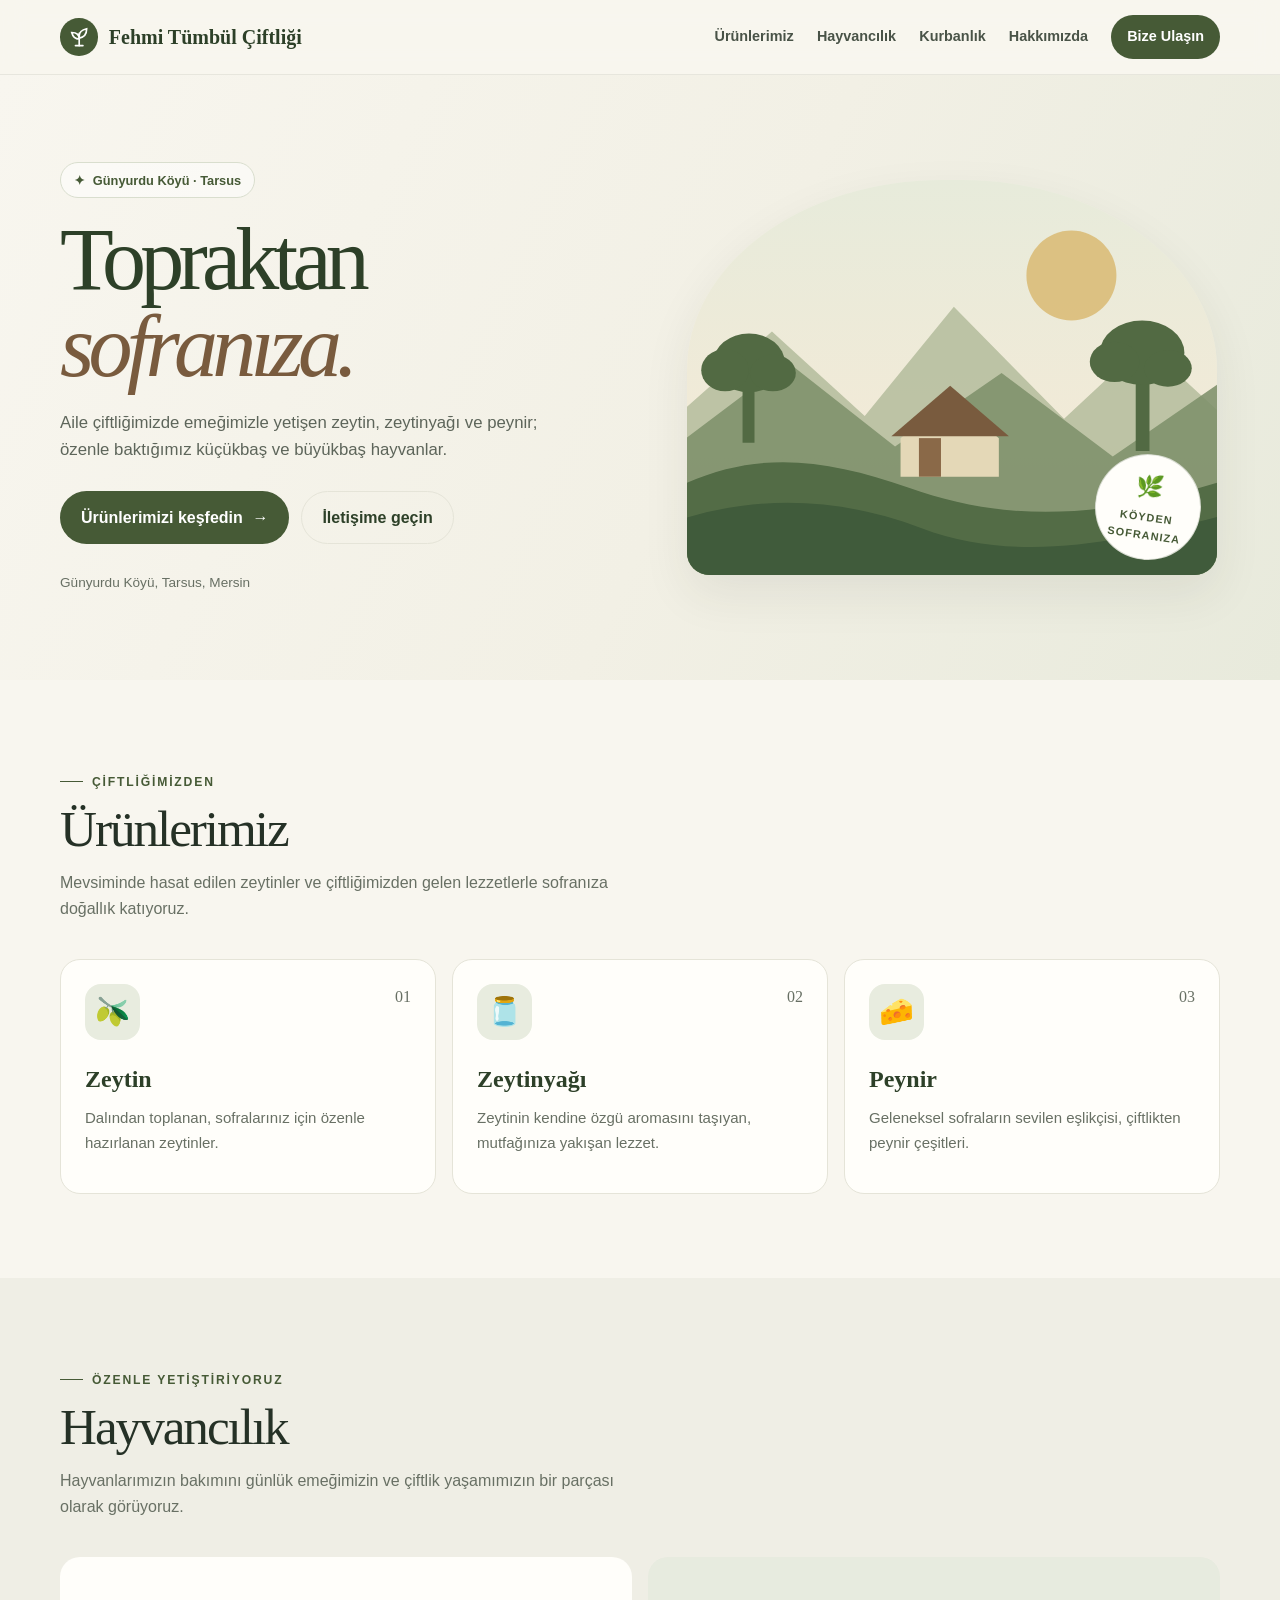
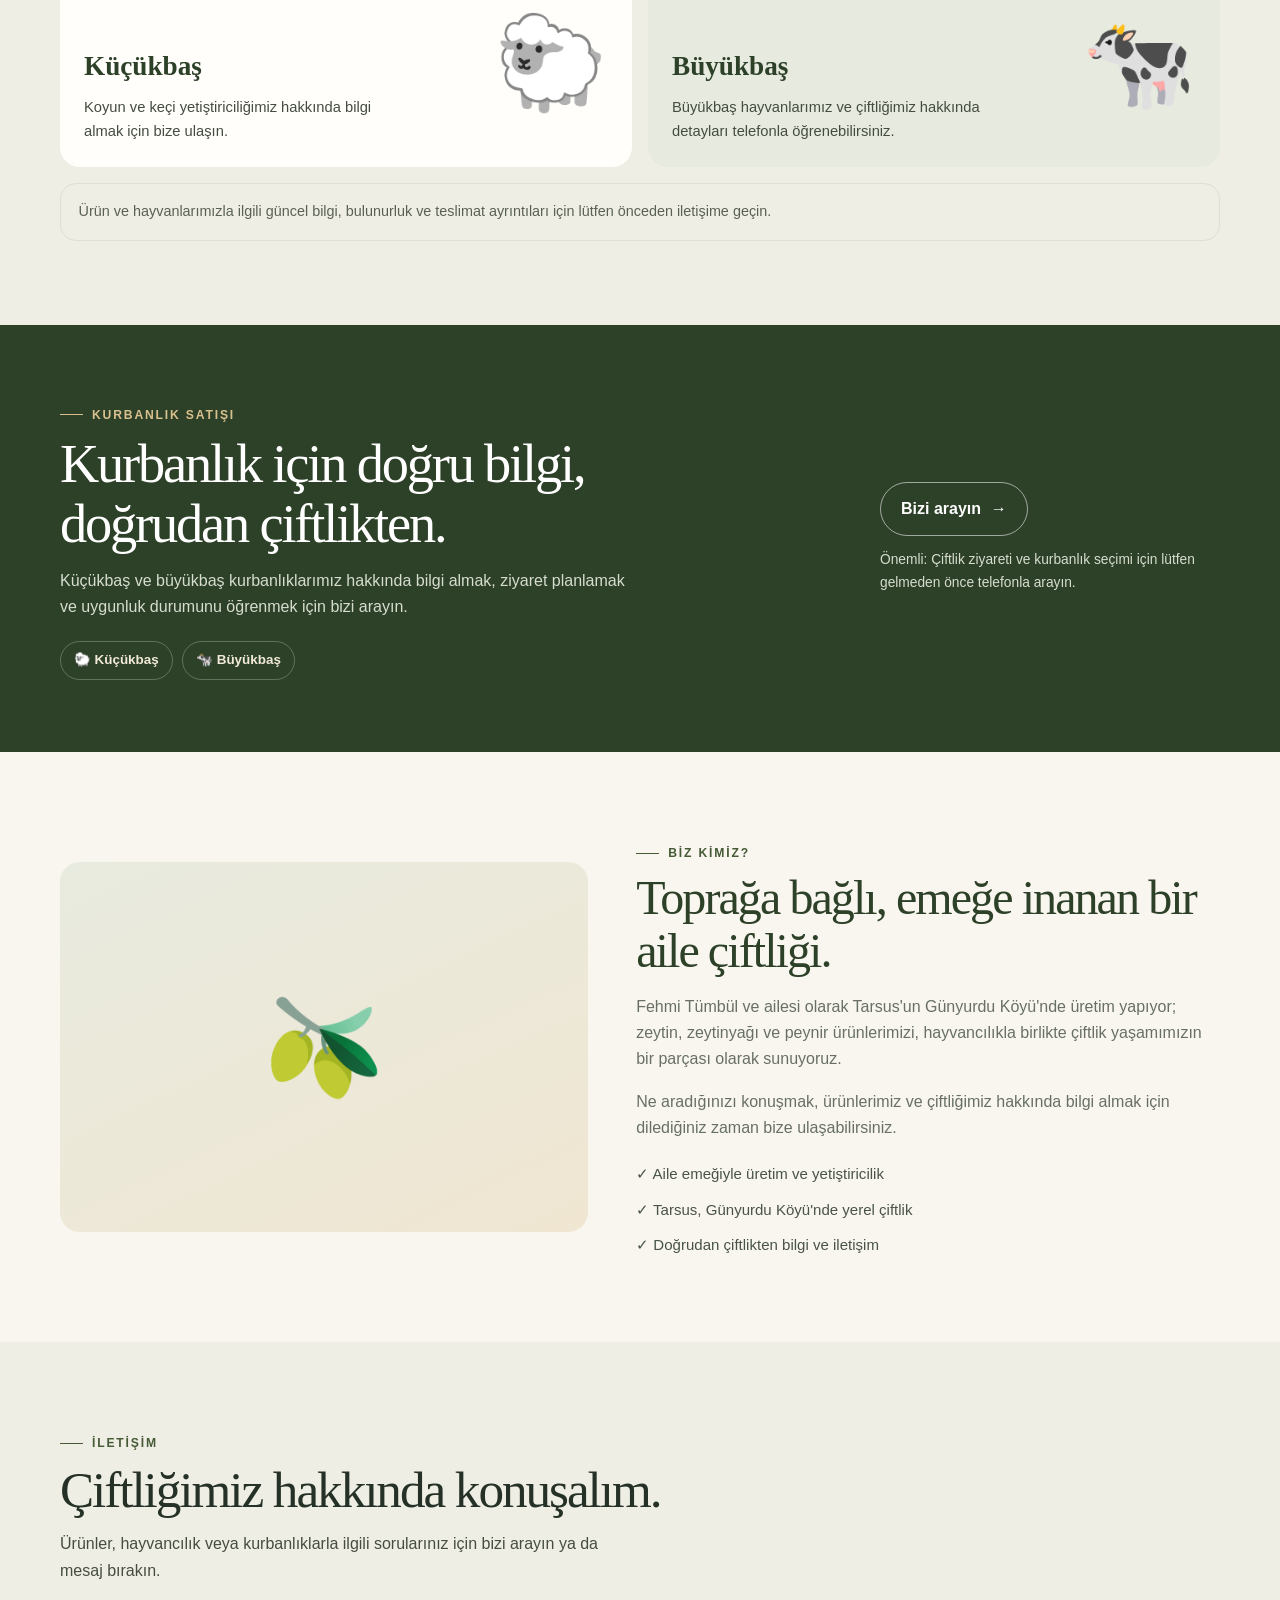
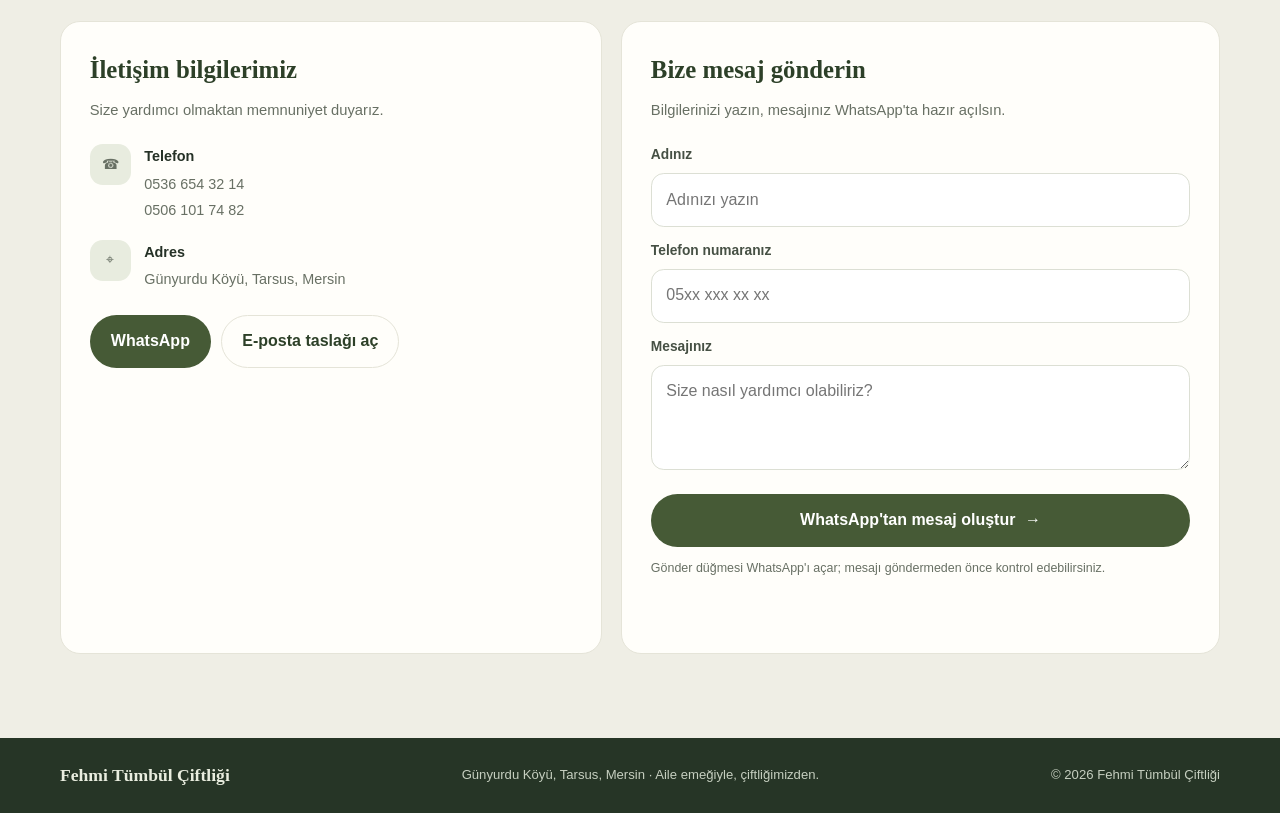
==== index.html @ 477dd56b "Site yayını" ====
<!doctype html>
<html lang="tr">
<head>
  <meta charset="utf-8">
  <meta name="viewport" content="width=device-width, initial-scale=1">
  <meta name="theme-color" content="#f8f6ef">
  <meta name="description" content="Günyurdu Köyü, Tarsus'ta aile çiftliğimizden zeytin, zeytinyağı ve peynir; küçükbaş ve büyükbaş hayvancılık.">
  <title>Fehmi Tümbül Çiftliği | Topraktan sofranıza</title>
  <style>
    :root {
      color-scheme: light;
      --cream: #f8f6ef;
      --paper: #fffefa;
      --olive: #465a36;
      --olive-deep: #2d4028;
      --olive-soft: #e8ecdf;
      --brown: #795b3e;
      --ink: #253126;
      --muted: #687064;
      --line: #e5e4d8;
      --radius: 1.25rem;
      --shadow: 0 1.2rem 3rem rgba(48, 57, 39, .08);
      font-family: "Avenir Next", Avenir, "Segoe UI", sans-serif;
    }
    *, *::before, *::after { box-sizing: border-box; }
    html { scroll-behavior: smooth; scroll-padding-top: 5.5rem; }
    body { margin: 0; background: var(--cream); color: var(--ink); line-height: 1.65; }
    a { color: inherit; }
    button, input, textarea { font: inherit; }
    .container { width: min(100% - 2rem, 1160px); margin-inline: auto; }
    .eyebrow { display: inline-flex; align-items: center; gap: .55rem; color: var(--olive); font-size: .76rem; font-weight: 750; letter-spacing: .15em; text-transform: uppercase; }
    .eyebrow::before { content: ""; width: 1.45rem; height: 1px; background: currentColor; }
    .section { padding-block: 5.25rem; }
    .section-heading { max-width: 650px; margin: 0 0 2.3rem; }
    .section-heading h2 { margin: .55rem 0 .8rem; font-family: Georgia, serif; font-size: clamp(2.05rem, 5vw, 3.2rem); font-weight: 500; letter-spacing: -.04em; line-height: 1.1; }
    .section-heading p { max-width: 560px; margin: 0; color: var(--muted); }
    .button { display: inline-flex; min-height: 3.15rem; align-items: center; justify-content: center; gap: .6rem; border: 1px solid transparent; border-radius: 999px; padding: .78rem 1.25rem; background: var(--olive); color: white; font-weight: 700; text-decoration: none; transition: background .2s ease, transform .2s ease; cursor: pointer; }
    .button:hover { background: var(--olive-deep); transform: translateY(-2px); }
    .button--light { border-color: rgba(255,255,255,.55); background: transparent; color: white; }
    .button--light:hover { background: rgba(255,255,255,.12); }
    .button--outline { border-color: var(--line); background: transparent; color: var(--olive-deep); }
    .button--outline:hover { border-color: var(--olive); background: var(--olive-soft); }
    .icon { width: 1.15rem; height: 1.15rem; flex: 0 0 auto; }
    .site-header { position: sticky; z-index: 10; top: 0; border-bottom: 1px solid rgba(60, 74, 49, .09); background: rgba(248, 246, 239, .94); backdrop-filter: blur(12px); }
    .header-inner { display: flex; min-height: 4.65rem; align-items: center; justify-content: space-between; gap: 1rem; }
    .brand { display: inline-flex; align-items: center; gap: .7rem; color: var(--olive-deep); font-family: Georgia, serif; font-size: 1.25rem; font-weight: 700; text-decoration: none; }
    .brand-mark { display: grid; width: 2.35rem; height: 2.35rem; place-items: center; border-radius: 50%; background: var(--olive); color: white; }
    .brand-mark svg { width: 1.4rem; height: 1.4rem; }
    .nav { display: flex; align-items: center; gap: 1.45rem; }
    .nav a { color: #495347; font-size: .9rem; font-weight: 650; text-decoration: none; }
    .nav a:hover { color: var(--olive); }
    .nav .nav-cta { padding: .65rem 1rem; border-radius: 999px; background: var(--olive); color: white; }
    .menu-toggle { display: none; width: 2.8rem; height: 2.8rem; place-items: center; border: 1px solid var(--line); border-radius: 50%; background: var(--paper); color: var(--olive-deep); cursor: pointer; }
    .hero { position: relative; overflow: hidden; padding: 4rem 0 4.8rem; background: linear-gradient(115deg, #f8f6ef 0%, #f2f0e5 55%, #e8eadc 100%); }
    .hero-grid { position: relative; z-index: 1; display: grid; align-items: center; gap: 2.4rem; }
    .hero-copy { max-width: 600px; }
    .hero-tag { display: inline-flex; align-items: center; gap: .5rem; margin-bottom: 1.1rem; border: 1px solid #d9dece; border-radius: 999px; padding: .42rem .8rem; background: rgba(255,255,255,.52); color: var(--olive); font-size: .8rem; font-weight: 700; }
    .hero h1 { margin: 0 0 1.15rem; color: var(--olive-deep); font-family: Georgia, serif; font-size: clamp(3rem, 9vw, 5.5rem); font-weight: 500; letter-spacing: -.065em; line-height: .99; }
    .hero h1 span { color: var(--brown); font-style: italic; }
    .hero-copy > p { max-width: 500px; margin: 0; color: #5d655a; font-size: 1.05rem; }
    .hero-actions { display: flex; flex-wrap: wrap; gap: .75rem; margin-top: 1.7rem; }
    .hero-note { display: flex; align-items: center; gap: .65rem; margin-top: 1.7rem; color: var(--muted); font-size: .85rem; }
    .hero-art { position: relative; width: min(100%, 530px); min-height: 335px; justify-self: center; overflow: hidden; border-radius: 48% 48% 1.4rem 1.4rem; background: linear-gradient(180deg, #e7ebdb 0%, #f2ead7 67%, #d9dfc9 100%); box-shadow: var(--shadow); }
    .hero-art svg { position: absolute; inset: 0; width: 100%; height: 100%; }
    .art-stamp { position: absolute; right: 1rem; bottom: 1rem; display: flex; width: 6.6rem; height: 6.6rem; flex-direction: column; align-items: center; justify-content: center; border: 1px solid rgba(70,90,54,.22); border-radius: 50%; background: var(--paper); color: var(--olive); font-size: .68rem; font-weight: 800; letter-spacing: .1em; text-align: center; transform: rotate(8deg); }
    .art-stamp span { margin-bottom: .2rem; font-size: 1.4rem; }
    .products-grid { display: grid; gap: 1rem; }
    .product-card { position: relative; overflow: hidden; min-height: 235px; border: 1px solid var(--line); border-radius: var(--radius); padding: 1.5rem; background: var(--paper); transition: transform .22s ease, box-shadow .22s ease; }
    .product-card:hover { transform: translateY(-4px); box-shadow: var(--shadow); }
    .product-icon { display: grid; width: 3.45rem; height: 3.45rem; place-items: center; border-radius: 1rem; background: var(--olive-soft); font-size: 1.75rem; }
    .product-card h3 { margin: 1.25rem 0 .45rem; color: var(--olive-deep); font-family: Georgia, serif; font-size: 1.5rem; font-weight: 600; }
    .product-card p { max-width: 24rem; margin: 0; color: var(--muted); font-size: .94rem; }
    .product-number { position: absolute; top: 1.45rem; right: 1.5rem; color: #687064; font-family: Georgia, serif; font-size: 1rem; }
    .livestock { background: #efeee5; }
    .livestock-grid { display: grid; gap: 1rem; }
    .livestock-card { display: flex; min-height: 210px; align-items: flex-end; justify-content: space-between; gap: .5rem; overflow: hidden; border-radius: var(--radius); padding: 1.5rem; background: #fffefa; }
    .livestock-card:nth-child(2) { background: #e7ebdf; }
    .livestock-card h3 { margin: 0 0 .4rem; color: var(--olive-deep); font-family: Georgia, serif; font-size: 1.7rem; font-weight: 600; }
    .livestock-card p { max-width: 20rem; margin: 0; color: #454c41; font-size: .92rem; }
    .livestock-art { align-self: center; font-size: clamp(3.7rem, 9vw, 5.7rem); }
    .care-note { display: flex; align-items: flex-start; gap: .75rem; margin-top: 1rem; border: 1px solid #e1dfd2; border-radius: 1rem; padding: 1rem 1.1rem; color: #596153; font-size: .9rem; }
    .care-note svg { margin-top: .12rem; color: var(--brown); }
    .kurban-section { padding-block: 4.5rem; background: var(--olive-deep); color: white; }
    .kurban-inner { display: grid; align-items: center; gap: 1.8rem; }
    .kurban-copy .eyebrow { color: #d9c18f; }
    .kurban-copy h2 { max-width: 650px; margin: .65rem 0 .8rem; font-family: Georgia, serif; font-size: clamp(2.1rem, 5vw, 3.4rem); font-weight: 500; letter-spacing: -.04em; line-height: 1.1; }
    .kurban-copy p { max-width: 580px; margin: 0; color: #d6ddcf; }
    .kurban-types { display: flex; flex-wrap: wrap; gap: .6rem; margin-top: 1.3rem; }
    .kurban-types span { border: 1px solid rgba(255,255,255,.25); border-radius: 999px; padding: .45rem .8rem; color: #f1ead8; font-size: .84rem; font-weight: 650; }
    .kurban-action { display: flex; max-width: 340px; flex-direction: column; align-items: flex-start; gap: .85rem; }
    .kurban-action p { margin: 0; color: #d6ddcf; font-size: .86rem; }
    .about-grid { display: grid; align-items: center; gap: 2.2rem; }
    .about-art { position: relative; display: grid; min-height: 280px; place-items: center; overflow: hidden; border-radius: var(--radius); background: linear-gradient(155deg, #e8ebdf, #f0e6d2); }
    .about-art span { z-index: 1; font-size: 6rem; }
    .about-copy h2 { margin: .55rem 0 .9rem; color: var(--olive-deep); font-family: Georgia, serif; font-size: clamp(2rem, 4.5vw, 3rem); font-weight: 500; letter-spacing: -.04em; line-height: 1.1; }
    .about-copy p { color: var(--muted); }
    .about-points { display: grid; gap: .65rem; margin: 1.3rem 0 0; padding: 0; list-style: none; }
    .about-points li { display: flex; align-items: flex-start; gap: .65rem; color: #495347; font-size: .94rem; }
    .about-points svg { margin-top: .18rem; color: var(--olive); }
    .contact-section { background: #efeee5; }
    .contact-section .section-heading p { color: #454c41; }
    .contact-grid { display: grid; gap: 1.5rem; }
    .contact-card, .contact-form { border: 1px solid var(--line); border-radius: var(--radius); padding: 1.4rem; background: var(--paper); }
    .contact-card h3, .contact-form h3 { margin: 0 0 .4rem; color: var(--olive-deep); font-family: Georgia, serif; font-size: 1.55rem; font-weight: 600; }
    .contact-card > p, .contact-form > p { margin: 0 0 1.4rem; color: var(--muted); font-size: .92rem; }
    .contact-list { display: grid; gap: 1rem; }
    .contact-item { display: grid; grid-template-columns: 2.65rem 1fr; align-items: start; gap: .75rem; }
    .contact-icon { display: grid; width: 2.55rem; height: 2.55rem; place-items: center; border-radius: .8rem; background: var(--olive-soft); color: var(--olive); }
    .contact-item strong { display: block; margin: .05rem 0 .12rem; color: var(--ink); font-size: .9rem; }
    .contact-item span, .contact-item a { color: var(--muted); font-size: .9rem; text-decoration: none; }
    .contact-item a:hover { color: var(--olive); text-decoration: underline; }
    .contact-actions { display: flex; flex-wrap: wrap; gap: .65rem; margin-top: 1.4rem; }
    .contact-form label { display: block; margin: .85rem 0 .35rem; color: #465044; font-size: .86rem; font-weight: 700; }
    .contact-form input, .contact-form textarea { width: 100%; border: 1px solid #dcdfd4; border-radius: .8rem; padding: .8rem .9rem; outline: none; background: #fff; color: var(--ink); }
    .contact-form input:focus, .contact-form textarea:focus { border-color: var(--olive); box-shadow: 0 0 0 3px rgba(70,90,54,.12); }
    .contact-form textarea { min-height: 105px; resize: vertical; }
    .contact-form .button { width: 100%; margin-top: 1rem; }
    .form-note { margin: .7rem 0 0 !important; font-size: .78rem !important; }
    .form-status { min-height: 1.4rem; margin: .55rem 0 0; color: var(--olive); font-size: .82rem; }
    .site-footer { padding-block: 1.45rem; background: #263526; color: #e9eddf; }
    .footer-inner { display: flex; flex-direction: column; align-items: flex-start; justify-content: space-between; gap: .5rem; }
    .footer-inner p { margin: 0; color: #c6cfc0; font-size: .82rem; }
    .footer-brand { font-family: Georgia, serif; font-size: 1.1rem; font-weight: 700; }
    .mobile-whatsapp { display: none; }
    @media (min-width: 680px) {
      .container { width: min(100% - 3rem, 1160px); }
      .hero { padding-block: 5.4rem; }
      .hero-grid { grid-template-columns: 1.05fr .95fr; gap: 2rem; }
      .hero-art { min-height: 395px; }
      .products-grid { grid-template-columns: repeat(3, 1fr); }
      .livestock-grid { grid-template-columns: repeat(2, 1fr); }
      .kurban-inner { grid-template-columns: 1fr auto; }
      .about-grid { grid-template-columns: .95fr 1.05fr; gap: 3rem; }
      .about-art { min-height: 370px; }
      .contact-grid { grid-template-columns: .95fr 1.05fr; gap: 1.2rem; }
      .contact-card, .contact-form { padding: 1.8rem; }
      .footer-inner { flex-direction: row; align-items: center; }
    }
    @media (max-width: 679px) {
      .section { padding-block: 4rem; }
      .menu-toggle { display: grid; }
      .nav { position: absolute; top: calc(100% + .45rem); left: 1rem; right: 1rem; display: none; align-items: stretch; gap: .2rem; border: 1px solid var(--line); border-radius: 1rem; padding: .55rem; background: var(--paper); box-shadow: var(--shadow); }
      .nav.is-open { display: flex; flex-direction: column; }
      .nav a { border-radius: .65rem; padding: .7rem .8rem; }
      .nav .nav-cta { margin-top: .2rem; text-align: center; }
      .hero { padding-block: 3.3rem 3.8rem; }
      .hero-art { min-height: 290px; }
      .contact-section { padding-bottom: 5rem; }
      .mobile-whatsapp { position: fixed; z-index: 9; right: 1rem; bottom: 1rem; display: inline-flex; min-height: 3rem; align-items: center; gap: .55rem; border-radius: 999px; padding: .7rem 1rem; background: #426b42; box-shadow: 0 .4rem 1.5rem rgba(30,45,27,.25); color: white; font-size: .88rem; font-weight: 750; text-decoration: none; }
    }
  </style>
</head>
<body>
  <!--
    SITE_CONFIG
    {
      "businessName": "Fehmi Tümbül Çiftliği",
      "phones": ["0536 654 32 14", "0506 101 74 82"],
      "whatsappPhone": "905366543214",
      "address": "Günyurdu Köyü, Tarsus, Mersin",
      "email": ""
    }
    SITE_CONFIG
  -->
  <header class="site-header">
    <div class="container header-inner">
      <a class="brand" href="#anasayfa" aria-label="Fehmi Tümbül Çiftliği ana sayfa">
        <span class="brand-mark" aria-hidden="true"><svg viewBox="0 0 24 24" fill="none" stroke="currentColor" stroke-width="1.8" stroke-linecap="round"><path d="M12 21V8m0 6C7 14 5 11 4 7c5 0 8 2 8 7Zm0-3c0-4 3-7 8-8 0 5-2 9-8 10"/><path d="M8 21h8"/></svg></span>
        <span data-business-name>Fehmi Tümbül Çiftliği</span>
      </a>
      <button class="menu-toggle" type="button" aria-label="Menüyü aç" aria-expanded="false" aria-controls="site-nav">
        <svg class="icon" viewBox="0 0 24 24" fill="none" stroke="currentColor" stroke-width="2" stroke-linecap="round"><path d="M4 7h16M4 12h16M4 17h16"/></svg>
      </button>
      <nav class="nav" id="site-nav" aria-label="Ana menü">
        <a href="#urunler">Ürünlerimiz</a>
        <a href="#hayvancilik">Hayvancılık</a>
        <a href="#kurbanlik">Kurbanlık</a>
        <a href="#hakkimizda">Hakkımızda</a>
        <a class="nav-cta" href="#iletisim">Bize Ulaşın</a>
      </nav>
    </div>
  </header>
  <main>
    <section class="hero" id="anasayfa">
      <div class="container hero-grid">
        <div class="hero-copy">
          <div class="hero-tag"><span aria-hidden="true">✦</span> Günyurdu Köyü · Tarsus</div>
          <h1>Topraktan<br><span>sofranıza.</span></h1>
          <p>Aile çiftliğimizde emeğimizle yetişen zeytin, zeytinyağı ve peynir; özenle baktığımız küçükbaş ve büyükbaş hayvanlar.</p>
          <div class="hero-actions">
            <a class="button" href="#urunler">Ürünlerimizi keşfedin <span aria-hidden="true">→</span></a>
            <a class="button button--outline" href="#iletisim">İletişime geçin</a>
          </div>
          <div class="hero-note"><span data-address>Günyurdu Köyü, Tarsus, Mersin</span></div>
        </div>
        <div class="hero-art" role="img" aria-label="Zeytin ağaçları ve kırsal çiftlik manzarası">
          <svg viewBox="0 0 600 430" preserveAspectRatio="xMidYMid slice" aria-hidden="true">
            <circle cx="430" cy="104" r="49" fill="#d9b96f" opacity=".82"/>
            <path d="M0 257 104 165l101 92 97-119 120 122 88-82 90 83v169H0Z" fill="#a9b592" opacity=".72"/>
            <path d="m0 289 121-91 117 92 116-80 121 91 125-86v166H0Z" fill="#7f916c" opacity=".88"/>
            <path d="M0 335c85-42 162-32 253 0 96 34 197 39 347-9v136H0Z" fill="#536c46"/>
            <path d="M0 371c94-31 185-23 267 8 105 40 222 14 333-15v66H0Z" fill="#405b3b"/>
            <g fill="#526a43">
              <path d="M72 286v-78h13v78z"/><ellipse cx="79" cy="199" rx="39" ry="32"/><ellipse cx="53" cy="207" rx="26" ry="23"/><ellipse cx="105" cy="210" rx="25" ry="20"/>
              <path d="M500 295v-96h15v96z"/><ellipse cx="507" cy="188" rx="46" ry="35"/><ellipse cx="477" cy="198" rx="27" ry="22"/><ellipse cx="535" cy="205" rx="26" ry="20"/>
            </g>
            <path d="m244 281 54-46 53 46v42H244Z" fill="#e4d8b7"/><path d="M234 279 298 224l64 55Z" fill="#795b3e"/><rect x="264" y="281" width="24" height="42" fill="#8a6948"/>
          </svg>
          <div class="art-stamp"><span aria-hidden="true">🌿</span>KÖYDEN<br>SOFRANIZA</div>
        </div>
      </div>
    </section>
    <section class="section" id="urunler">
      <div class="container">
        <div class="section-heading">
          <span class="eyebrow">Çiftliğimizden</span>
          <h2>Ürünlerimiz</h2>
          <p>Mevsiminde hasat edilen zeytinler ve çiftliğimizden gelen lezzetlerle sofranıza doğallık katıyoruz.</p>
        </div>
        <div class="products-grid">
          <article class="product-card"><span class="product-number">01</span><div class="product-icon" aria-hidden="true">🫒</div><h3>Zeytin</h3><p>Dalından toplanan, sofralarınız için özenle hazırlanan zeytinler.</p></article>
          <article class="product-card"><span class="product-number">02</span><div class="product-icon" aria-hidden="true">🫙</div><h3>Zeytinyağı</h3><p>Zeytinin kendine özgü aromasını taşıyan, mutfağınıza yakışan lezzet.</p></article>
          <article class="product-card"><span class="product-number">03</span><div class="product-icon" aria-hidden="true">🧀</div><h3>Peynir</h3><p>Geleneksel sofraların sevilen eşlikçisi, çiftlikten peynir çeşitleri.</p></article>
        </div>
      </div>
    </section>
    <section class="section livestock" id="hayvancilik">
      <div class="container">
        <div class="section-heading">
          <span class="eyebrow">Özenle yetiştiriyoruz</span>
          <h2>Hayvancılık</h2>
          <p>Hayvanlarımızın bakımını günlük emeğimizin ve çiftlik yaşamımızın bir parçası olarak görüyoruz.</p>
        </div>
        <div class="livestock-grid">
          <article class="livestock-card"><div><h3>Küçükbaş</h3><p>Koyun ve keçi yetiştiriciliğimiz hakkında bilgi almak için bize ulaşın.</p></div><span class="livestock-art" aria-hidden="true">🐑</span></article>
          <article class="livestock-card"><div><h3>Büyükbaş</h3><p>Büyükbaş hayvanlarımız ve çiftliğimiz hakkında detayları telefonla öğrenebilirsiniz.</p></div><span class="livestock-art" aria-hidden="true">🐄</span></article>
        </div>
        <div class="care-note"><span>Ürün ve hayvanlarımızla ilgili güncel bilgi, bulunurluk ve teslimat ayrıntıları için lütfen önceden iletişime geçin.</span></div>
      </div>
    </section>
    <section class="kurban-section" id="kurbanlik">
      <div class="container kurban-inner">
        <div class="kurban-copy">
          <span class="eyebrow">Kurbanlık satışı</span>
          <h2>Kurbanlık için doğru bilgi, doğrudan çiftlikten.</h2>
          <p>Küçükbaş ve büyükbaş kurbanlıklarımız hakkında bilgi almak, ziyaret planlamak ve uygunluk durumunu öğrenmek için bizi arayın.</p>
          <div class="kurban-types"><span>🐑 Küçükbaş</span><span>🐄 Büyükbaş</span></div>
        </div>
        <div class="kurban-action">
          <a class="button button--light" data-primary-tel href="#iletisim">Bizi arayın <span aria-hidden="true">→</span></a>
          <p>Önemli: Çiftlik ziyareti ve kurbanlık seçimi için lütfen gelmeden önce telefonla arayın.</p>
        </div>
      </div>
    </section>
    <section class="section" id="hakkimizda">
      <div class="container about-grid">
        <div class="about-art" role="img" aria-label="Çiftlikte yetişen zeytin dalı"><span aria-hidden="true">🫒</span></div>
        <div class="about-copy">
          <span class="eyebrow">Biz kimiz?</span>
          <h2>Toprağa bağlı, emeğe inanan bir aile çiftliği.</h2>
          <p>Fehmi Tümbül ve ailesi olarak Tarsus'un Günyurdu Köyü'nde üretim yapıyor; zeytin, zeytinyağı ve peynir ürünlerimizi, hayvancılıkla birlikte çiftlik yaşamımızın bir parçası olarak sunuyoruz.</p>
          <p>Ne aradığınızı konuşmak, ürünlerimiz ve çiftliğimiz hakkında bilgi almak için dilediğiniz zaman bize ulaşabilirsiniz.</p>
          <ul class="about-points">
            <li>✓ Aile emeğiyle üretim ve yetiştiricilik</li>
            <li>✓ Tarsus, Günyurdu Köyü'nde yerel çiftlik</li>
            <li>✓ Doğrudan çiftlikten bilgi ve iletişim</li>
          </ul>
        </div>
      </div>
    </section>
    <section class="section contact-section" id="iletisim">
      <div class="container">
        <div class="section-heading">
          <span class="eyebrow">İletişim</span>
          <h2>Çiftliğimiz hakkında konuşalım.</h2>
          <p>Ürünler, hayvancılık veya kurbanlıklarla ilgili sorularınız için bizi arayın ya da mesaj bırakın.</p>
        </div>
        <div class="contact-grid">
          <div class="contact-card">
            <h3>İletişim bilgilerimiz</h3>
            <p>Size yardımcı olmaktan memnuniyet duyarız.</p>
            <div class="contact-list">
              <div class="contact-item"><span class="contact-icon">☎</span><div><strong>Telefon</strong><div data-phone-list></div></div></div>
              <div class="contact-item"><span class="contact-icon">⌖</span><div><strong>Adres</strong><span data-address>Günyurdu Köyü, Tarsus, Mersin</span></div></div>
            </div>
            <div class="contact-actions">
              <a class="button" data-whatsapp href="#iletisim" target="_blank" rel="noopener noreferrer">WhatsApp</a>
              <a class="button button--outline" data-email-link href="mailto:?subject=%C3%87iftlik%20hakk%C4%B1nda%20bilgi">E-posta taslağı aç</a>
            </div>
          </div>
          <form class="contact-form" id="contact-form">
            <h3>Bize mesaj gönderin</h3>
            <p>Bilgilerinizi yazın, mesajınız WhatsApp'ta hazır açılsın.</p>
            <label for="name">Adınız</label>
            <input id="name" name="name" autocomplete="name" required placeholder="Adınızı yazın">
            <label for="phone">Telefon numaranız</label>
            <input id="phone" name="phone" type="tel" autocomplete="tel" required placeholder="05xx xxx xx xx">
            <label for="message">Mesajınız</label>
            <textarea id="message" name="message" required placeholder="Size nasıl yardımcı olabiliriz?"></textarea>
            <button class="button" type="submit">WhatsApp'tan mesaj oluştur <span aria-hidden="true">→</span></button>
            <p class="form-note">Gönder düğmesi WhatsApp'ı açar; mesajı göndermeden önce kontrol edebilirsiniz.</p>
            <p class="form-status" id="form-status" aria-live="polite"></p>
          </form>
        </div>
      </div>
    </section>
  </main>
  <footer class="site-footer">
    <div class="container footer-inner">
      <span class="footer-brand" data-business-name>Fehmi Tümbül Çiftliği</span>
      <p><span data-address>Günyurdu Köyü, Tarsus, Mersin</span> · Aile emeğiyle, çiftliğimizden.</p>
      <p>© <span id="year"></span> <span data-business-name>Fehmi Tümbül Çiftliği</span></p>
    </div>
  </footer>
  <a class="mobile-whatsapp" data-whatsapp href="#iletisim" target="_blank" rel="noopener noreferrer" aria-label="WhatsApp ile iletişim">◉ WhatsApp</a>
  <script>
    const comments = document.createTreeWalker(document, NodeFilter.SHOW_COMMENT);
    let settingsComment;
    while (comments.nextNode()) {
      if (comments.currentNode.textContent.includes('SITE_CONFIG')) { settingsComment = comments.currentNode; break; }
    }
    const settingsMatch = settingsComment?.textContent.match(/SITE_CONFIG\s*([\s\S]*?)\s*SITE_CONFIG/);
    const settings = settingsMatch ? JSON.parse(settingsMatch[1]) : null;
    if (settings) {
      const tel = (p) => `tel:+90${p.replace(/\D/g, '').replace(/^0/, '')}`;
      document.title = `${settings.businessName} | Topraktan sofranıza`;
      document.querySelectorAll('[data-business-name]').forEach((e) => { e.textContent = settings.businessName; });
      document.querySelectorAll('[data-address]').forEach((e) => { e.textContent = settings.address; });
      const phoneList = document.querySelector('[data-phone-list]');
      settings.phones.forEach((phone, index) => {
        const link = document.createElement('a');
        link.href = tel(phone);
        link.textContent = phone;
        phoneList.append(link);
        if (index < settings.phones.length - 1) phoneList.append(document.createElement('br'));
      });
      document.querySelectorAll('[data-whatsapp]').forEach((l) => { l.href = `https://wa.me/${settings.whatsappPhone}`; });
      document.querySelector('[data-primary-tel]').href = tel(settings.phones[0]);
      if (settings.email) document.querySelector('[data-email-link]').href = `mailto:${settings.email}`;
      document.querySelector('#year').textContent = new Date().getFullYear();
      const menuToggle = document.querySelector('.menu-toggle');
      const navigation = document.querySelector('#site-nav');
      menuToggle.addEventListener('click', () => {
        const isOpen = menuToggle.getAttribute('aria-expanded') === 'true';
        menuToggle.setAttribute('aria-expanded', String(!isOpen));
        menuToggle.setAttribute('aria-label', isOpen ? 'Menüyü aç' : 'Menüyü kapat');
        navigation.classList.toggle('is-open', !isOpen);
      });
      navigation.querySelectorAll('a').forEach((link) => {
        link.addEventListener('click', () => {
          navigation.classList.remove('is-open');
          menuToggle.setAttribute('aria-expanded', 'false');
          menuToggle.setAttribute('aria-label', 'Menüyü aç');
        });
      });
      document.querySelector('#contact-form').addEventListener('submit', (event) => {
        event.preventDefault();
        const form = new FormData(event.currentTarget);
        const message = [`Merhaba, ben ${form.get('name')}.`, `Telefonum: ${form.get('phone')}`, `Mesajım: ${form.get('message')}`].join('\n');
        window.open(`https://wa.me/${settings.whatsappPhone}?text=${encodeURIComponent(message)}`, '_blank', 'noopener,noreferrer');
        document.querySelector('#form-status').textContent = 'Mesajınız WhatsApp için hazırlandı. Göndermeden önce kontrol edebilirsiniz.';
      });
    }
  </script>
</body>
</html>
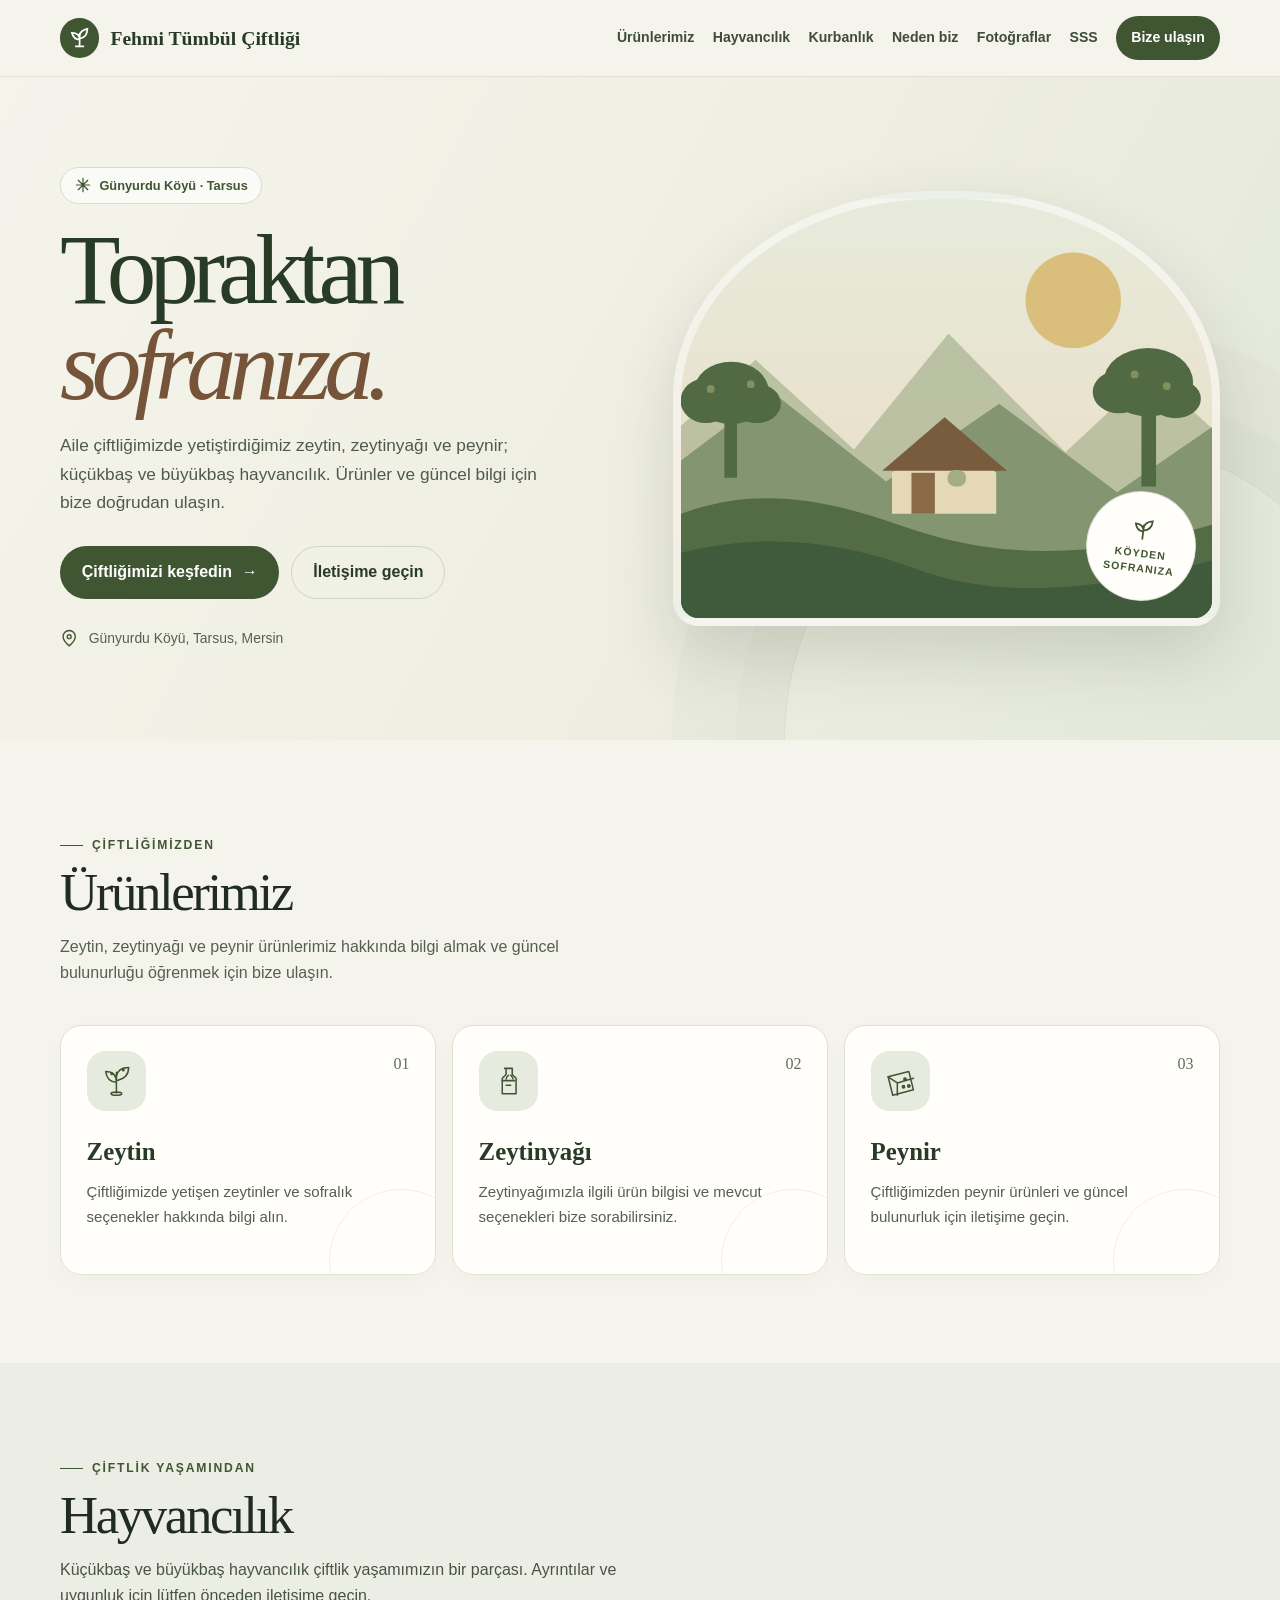
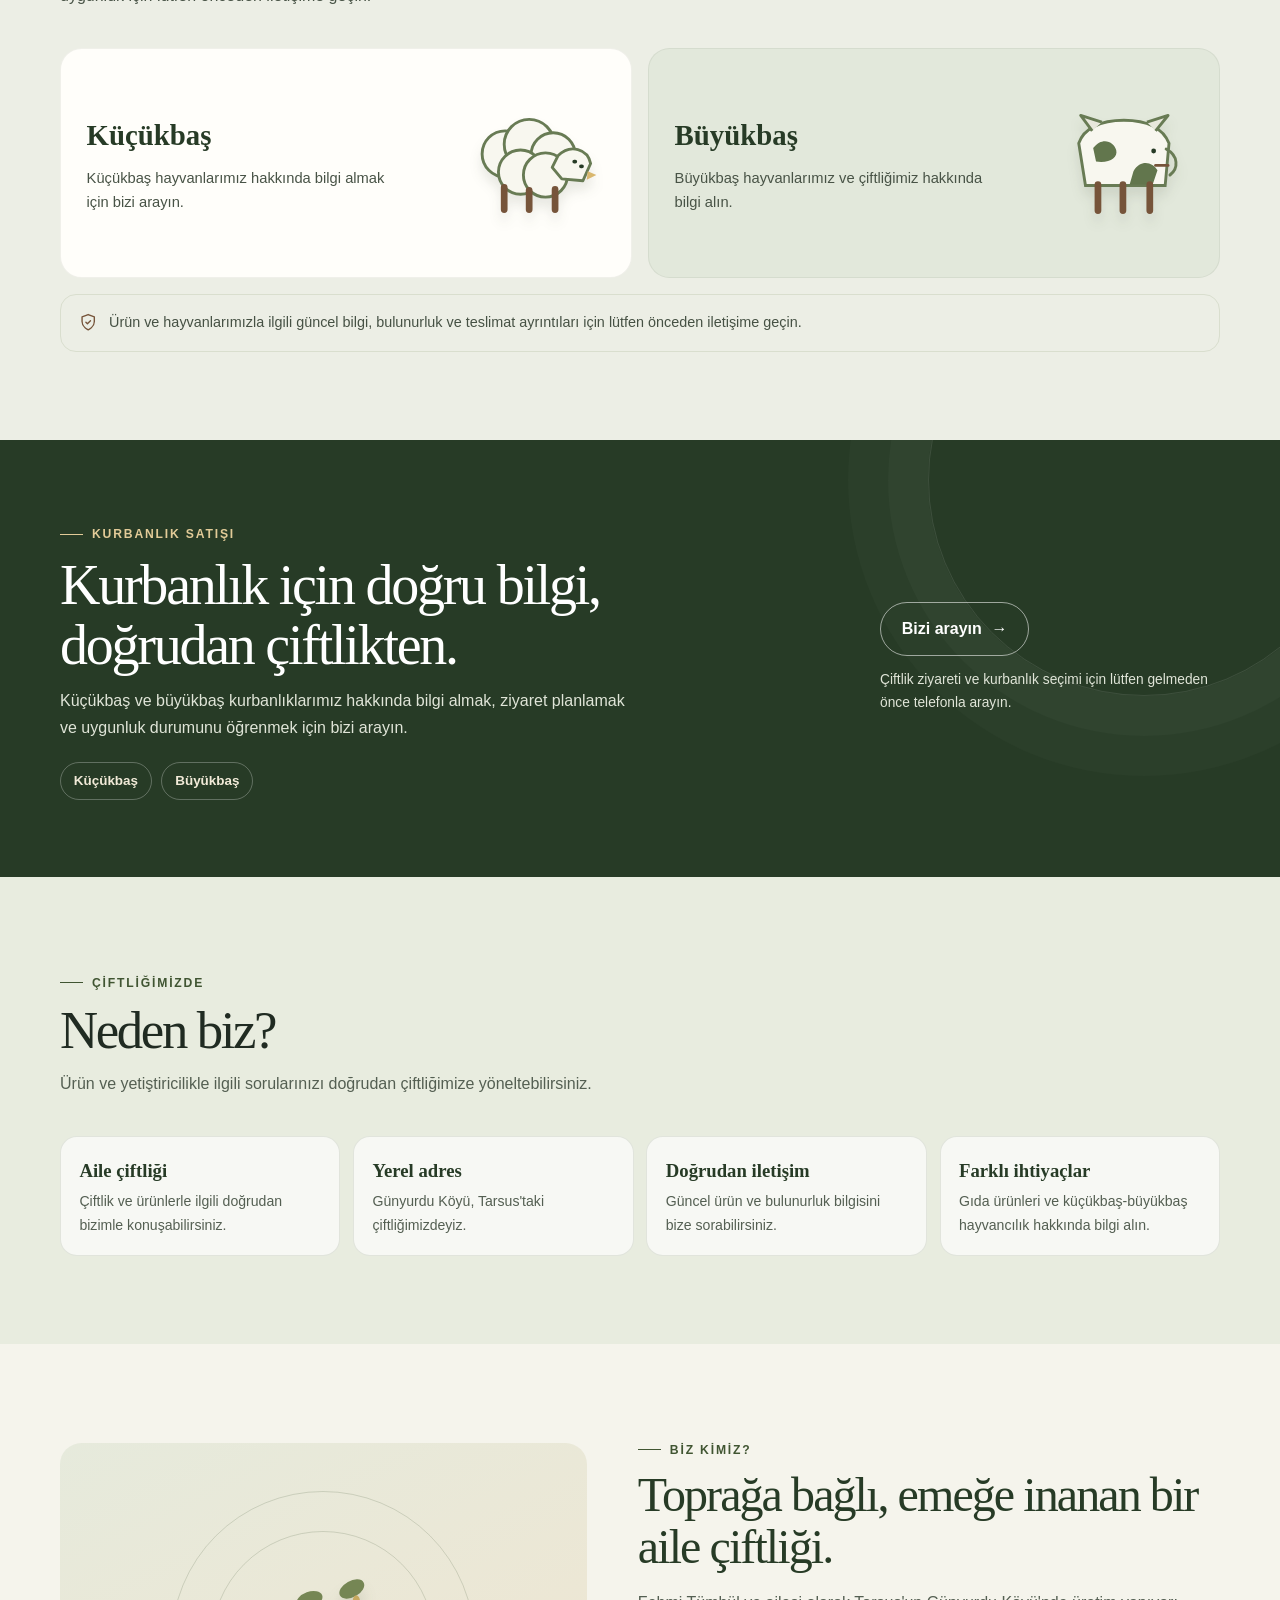
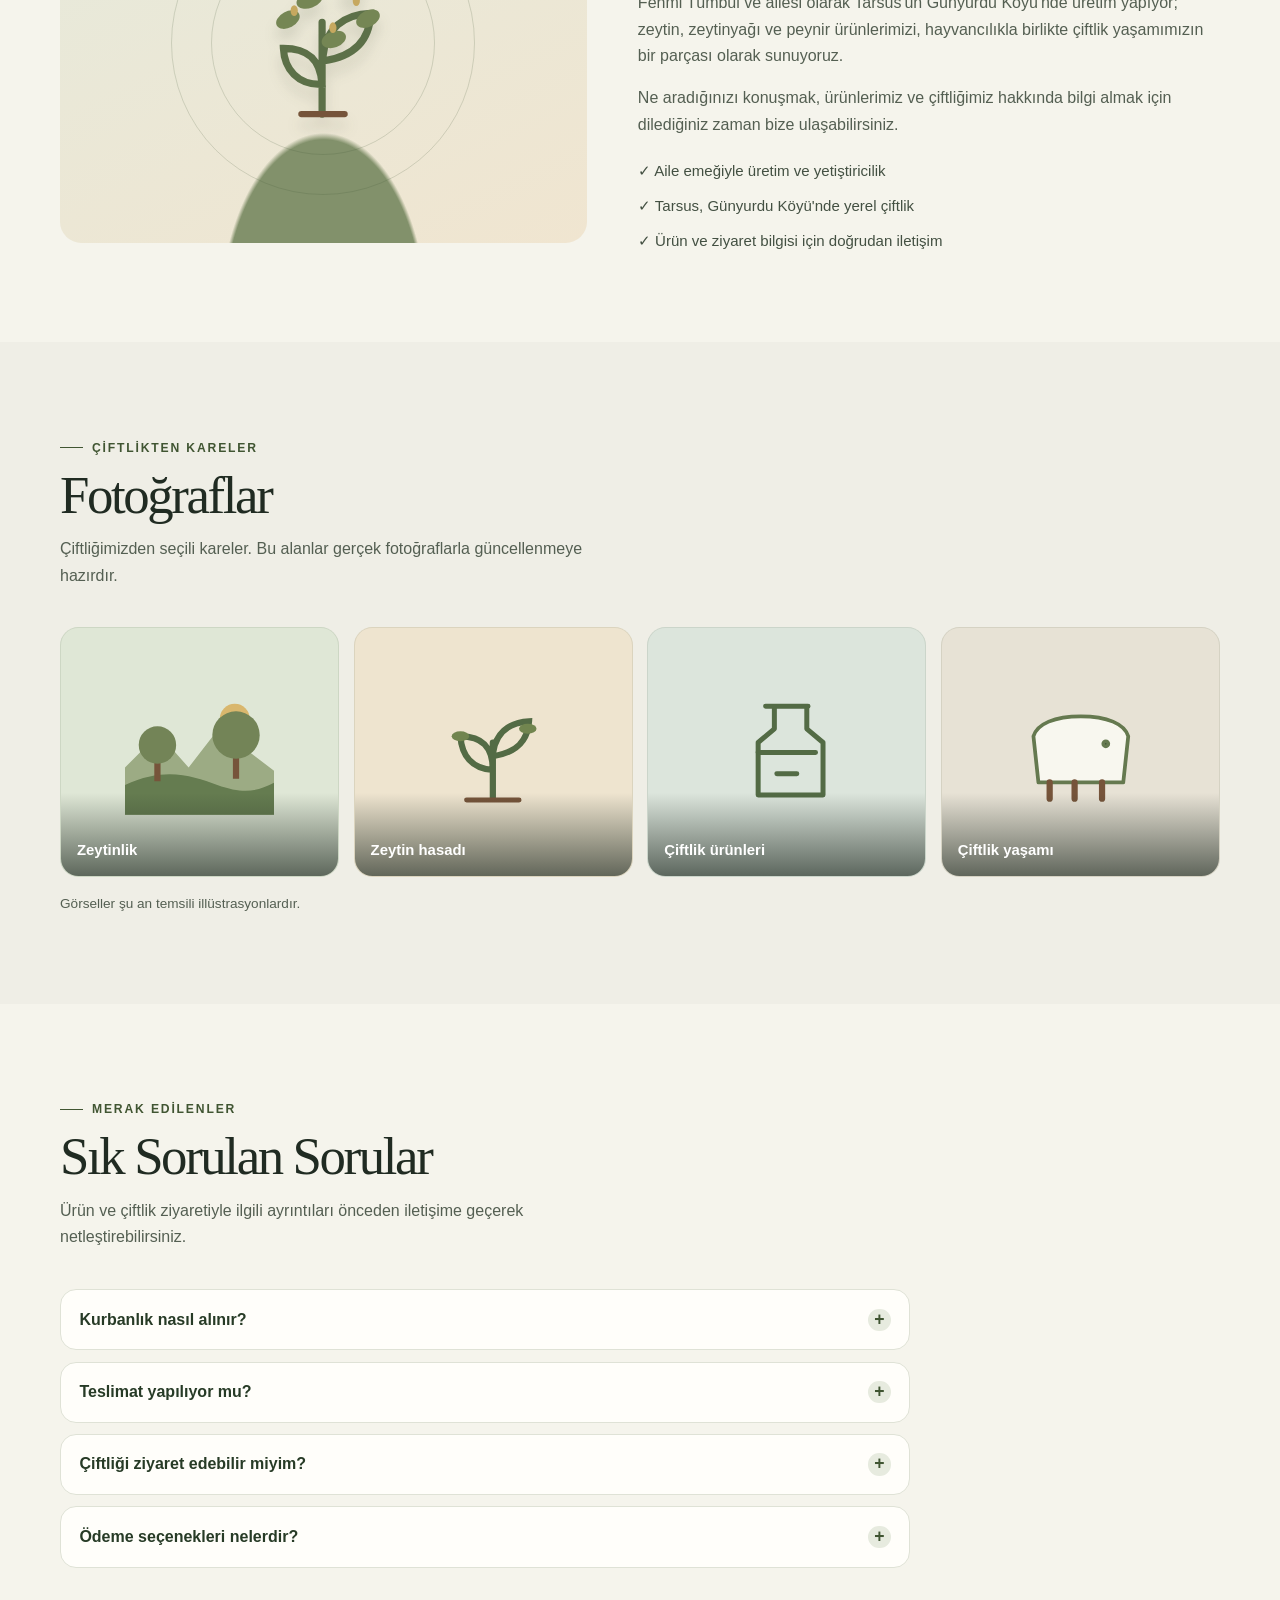
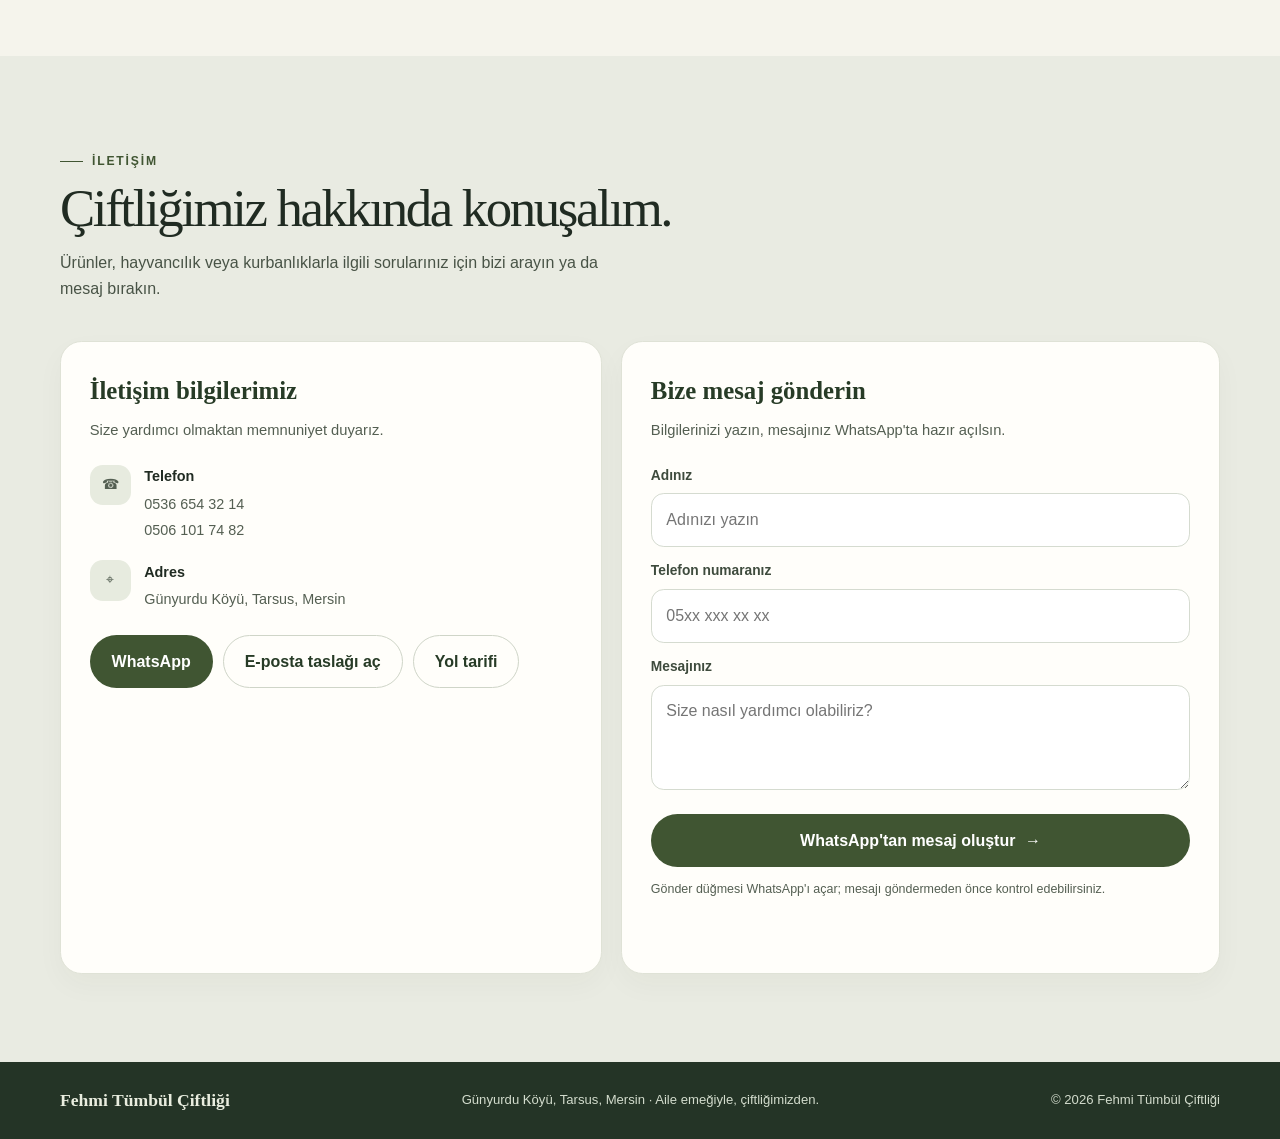
==== commit d14165b8: "Site yenilendi" ====
--- a/index.html
+++ b/index.html
@@ -3,155 +3,34 @@
 <head>
   <meta charset="utf-8">
   <meta name="viewport" content="width=device-width, initial-scale=1">
-  <meta name="theme-color" content="#f8f6ef">
-  <meta name="description" content="Günyurdu Köyü, Tarsus'ta aile çiftliğimizden zeytin, zeytinyağı ve peynir; küçükbaş ve büyükbaş hayvancılık.">
+  <meta name="theme-color" content="#f5f4ec">
+  <meta name="description" content="Günyurdu Köyü, Tarsus'taki aile çiftliğimizden zeytin, zeytinyağı, peynir ve küçükbaş-büyükbaş kurbanlıklar hakkında bilgi alın.">
+  <meta property="og:type" content="website">
+  <meta property="og:locale" content="tr_TR">
+  <meta property="og:title" content="Fehmi Tümbül Çiftliği | Topraktan sofranıza">
+  <meta property="og:description" content="Günyurdu Köyü, Tarsus'taki aile çiftliğimizden zeytin, zeytinyağı, peynir ve hayvancılık hakkında bilgi alın.">
+  <meta name="twitter:card" content="summary">
   <title>Fehmi Tümbül Çiftliği | Topraktan sofranıza</title>
-  <style>
-    :root {
-      color-scheme: light;
-      --cream: #f8f6ef;
-      --paper: #fffefa;
-      --olive: #465a36;
-      --olive-deep: #2d4028;
-      --olive-soft: #e8ecdf;
-      --brown: #795b3e;
-      --ink: #253126;
-      --muted: #687064;
-      --line: #e5e4d8;
-      --radius: 1.25rem;
-      --shadow: 0 1.2rem 3rem rgba(48, 57, 39, .08);
-      font-family: "Avenir Next", Avenir, "Segoe UI", sans-serif;
+  <script type="application/ld+json" id="business-schema">
+  {
+    "@context": "https://schema.org",
+    "@type": ["Farm", "Store"],
+    "name": "Fehmi Tümbül Çiftliği",
+    "description": "Günyurdu Köyü, Tarsus, Mersin'de aile çiftliği.",
+    "telephone": ["+905366543214", "+905061017482"],
+    "address": {
+      "@type": "PostalAddress",
+      "addressLocality": "Günyurdu Köyü, Tarsus",
+      "addressRegion": "Mersin",
+      "addressCountry": "TR"
     }
-    *, *::before, *::after { box-sizing: border-box; }
-    html { scroll-behavior: smooth; scroll-padding-top: 5.5rem; }
-    body { margin: 0; background: var(--cream); color: var(--ink); line-height: 1.65; }
-    a { color: inherit; }
-    button, input, textarea { font: inherit; }
-    .container { width: min(100% - 2rem, 1160px); margin-inline: auto; }
-    .eyebrow { display: inline-flex; align-items: center; gap: .55rem; color: var(--olive); font-size: .76rem; font-weight: 750; letter-spacing: .15em; text-transform: uppercase; }
-    .eyebrow::before { content: ""; width: 1.45rem; height: 1px; background: currentColor; }
-    .section { padding-block: 5.25rem; }
-    .section-heading { max-width: 650px; margin: 0 0 2.3rem; }
-    .section-heading h2 { margin: .55rem 0 .8rem; font-family: Georgia, serif; font-size: clamp(2.05rem, 5vw, 3.2rem); font-weight: 500; letter-spacing: -.04em; line-height: 1.1; }
-    .section-heading p { max-width: 560px; margin: 0; color: var(--muted); }
-    .button { display: inline-flex; min-height: 3.15rem; align-items: center; justify-content: center; gap: .6rem; border: 1px solid transparent; border-radius: 999px; padding: .78rem 1.25rem; background: var(--olive); color: white; font-weight: 700; text-decoration: none; transition: background .2s ease, transform .2s ease; cursor: pointer; }
-    .button:hover { background: var(--olive-deep); transform: translateY(-2px); }
-    .button--light { border-color: rgba(255,255,255,.55); background: transparent; color: white; }
-    .button--light:hover { background: rgba(255,255,255,.12); }
-    .button--outline { border-color: var(--line); background: transparent; color: var(--olive-deep); }
-    .button--outline:hover { border-color: var(--olive); background: var(--olive-soft); }
-    .icon { width: 1.15rem; height: 1.15rem; flex: 0 0 auto; }
-    .site-header { position: sticky; z-index: 10; top: 0; border-bottom: 1px solid rgba(60, 74, 49, .09); background: rgba(248, 246, 239, .94); backdrop-filter: blur(12px); }
-    .header-inner { display: flex; min-height: 4.65rem; align-items: center; justify-content: space-between; gap: 1rem; }
-    .brand { display: inline-flex; align-items: center; gap: .7rem; color: var(--olive-deep); font-family: Georgia, serif; font-size: 1.25rem; font-weight: 700; text-decoration: none; }
-    .brand-mark { display: grid; width: 2.35rem; height: 2.35rem; place-items: center; border-radius: 50%; background: var(--olive); color: white; }
-    .brand-mark svg { width: 1.4rem; height: 1.4rem; }
-    .nav { display: flex; align-items: center; gap: 1.45rem; }
-    .nav a { color: #495347; font-size: .9rem; font-weight: 650; text-decoration: none; }
-    .nav a:hover { color: var(--olive); }
-    .nav .nav-cta { padding: .65rem 1rem; border-radius: 999px; background: var(--olive); color: white; }
-    .menu-toggle { display: none; width: 2.8rem; height: 2.8rem; place-items: center; border: 1px solid var(--line); border-radius: 50%; background: var(--paper); color: var(--olive-deep); cursor: pointer; }
-    .hero { position: relative; overflow: hidden; padding: 4rem 0 4.8rem; background: linear-gradient(115deg, #f8f6ef 0%, #f2f0e5 55%, #e8eadc 100%); }
-    .hero-grid { position: relative; z-index: 1; display: grid; align-items: center; gap: 2.4rem; }
-    .hero-copy { max-width: 600px; }
-    .hero-tag { display: inline-flex; align-items: center; gap: .5rem; margin-bottom: 1.1rem; border: 1px solid #d9dece; border-radius: 999px; padding: .42rem .8rem; background: rgba(255,255,255,.52); color: var(--olive); font-size: .8rem; font-weight: 700; }
-    .hero h1 { margin: 0 0 1.15rem; color: var(--olive-deep); font-family: Georgia, serif; font-size: clamp(3rem, 9vw, 5.5rem); font-weight: 500; letter-spacing: -.065em; line-height: .99; }
-    .hero h1 span { color: var(--brown); font-style: italic; }
-    .hero-copy > p { max-width: 500px; margin: 0; color: #5d655a; font-size: 1.05rem; }
-    .hero-actions { display: flex; flex-wrap: wrap; gap: .75rem; margin-top: 1.7rem; }
-    .hero-note { display: flex; align-items: center; gap: .65rem; margin-top: 1.7rem; color: var(--muted); font-size: .85rem; }
-    .hero-art { position: relative; width: min(100%, 530px); min-height: 335px; justify-self: center; overflow: hidden; border-radius: 48% 48% 1.4rem 1.4rem; background: linear-gradient(180deg, #e7ebdb 0%, #f2ead7 67%, #d9dfc9 100%); box-shadow: var(--shadow); }
-    .hero-art svg { position: absolute; inset: 0; width: 100%; height: 100%; }
-    .art-stamp { position: absolute; right: 1rem; bottom: 1rem; display: flex; width: 6.6rem; height: 6.6rem; flex-direction: column; align-items: center; justify-content: center; border: 1px solid rgba(70,90,54,.22); border-radius: 50%; background: var(--paper); color: var(--olive); font-size: .68rem; font-weight: 800; letter-spacing: .1em; text-align: center; transform: rotate(8deg); }
-    .art-stamp span { margin-bottom: .2rem; font-size: 1.4rem; }
-    .products-grid { display: grid; gap: 1rem; }
-    .product-card { position: relative; overflow: hidden; min-height: 235px; border: 1px solid var(--line); border-radius: var(--radius); padding: 1.5rem; background: var(--paper); transition: transform .22s ease, box-shadow .22s ease; }
-    .product-card:hover { transform: translateY(-4px); box-shadow: var(--shadow); }
-    .product-icon { display: grid; width: 3.45rem; height: 3.45rem; place-items: center; border-radius: 1rem; background: var(--olive-soft); font-size: 1.75rem; }
-    .product-card h3 { margin: 1.25rem 0 .45rem; color: var(--olive-deep); font-family: Georgia, serif; font-size: 1.5rem; font-weight: 600; }
-    .product-card p { max-width: 24rem; margin: 0; color: var(--muted); font-size: .94rem; }
-    .product-number { position: absolute; top: 1.45rem; right: 1.5rem; color: #687064; font-family: Georgia, serif; font-size: 1rem; }
-    .livestock { background: #efeee5; }
-    .livestock-grid { display: grid; gap: 1rem; }
-    .livestock-card { display: flex; min-height: 210px; align-items: flex-end; justify-content: space-between; gap: .5rem; overflow: hidden; border-radius: var(--radius); padding: 1.5rem; background: #fffefa; }
-    .livestock-card:nth-child(2) { background: #e7ebdf; }
-    .livestock-card h3 { margin: 0 0 .4rem; color: var(--olive-deep); font-family: Georgia, serif; font-size: 1.7rem; font-weight: 600; }
-    .livestock-card p { max-width: 20rem; margin: 0; color: #454c41; font-size: .92rem; }
-    .livestock-art { align-self: center; font-size: clamp(3.7rem, 9vw, 5.7rem); }
-    .care-note { display: flex; align-items: flex-start; gap: .75rem; margin-top: 1rem; border: 1px solid #e1dfd2; border-radius: 1rem; padding: 1rem 1.1rem; color: #596153; font-size: .9rem; }
-    .care-note svg { margin-top: .12rem; color: var(--brown); }
-    .kurban-section { padding-block: 4.5rem; background: var(--olive-deep); color: white; }
-    .kurban-inner { display: grid; align-items: center; gap: 1.8rem; }
-    .kurban-copy .eyebrow { color: #d9c18f; }
-    .kurban-copy h2 { max-width: 650px; margin: .65rem 0 .8rem; font-family: Georgia, serif; font-size: clamp(2.1rem, 5vw, 3.4rem); font-weight: 500; letter-spacing: -.04em; line-height: 1.1; }
-    .kurban-copy p { max-width: 580px; margin: 0; color: #d6ddcf; }
-    .kurban-types { display: flex; flex-wrap: wrap; gap: .6rem; margin-top: 1.3rem; }
-    .kurban-types span { border: 1px solid rgba(255,255,255,.25); border-radius: 999px; padding: .45rem .8rem; color: #f1ead8; font-size: .84rem; font-weight: 650; }
-    .kurban-action { display: flex; max-width: 340px; flex-direction: column; align-items: flex-start; gap: .85rem; }
-    .kurban-action p { margin: 0; color: #d6ddcf; font-size: .86rem; }
-    .about-grid { display: grid; align-items: center; gap: 2.2rem; }
-    .about-art { position: relative; display: grid; min-height: 280px; place-items: center; overflow: hidden; border-radius: var(--radius); background: linear-gradient(155deg, #e8ebdf, #f0e6d2); }
-    .about-art span { z-index: 1; font-size: 6rem; }
-    .about-copy h2 { margin: .55rem 0 .9rem; color: var(--olive-deep); font-family: Georgia, serif; font-size: clamp(2rem, 4.5vw, 3rem); font-weight: 500; letter-spacing: -.04em; line-height: 1.1; }
-    .about-copy p { color: var(--muted); }
-    .about-points { display: grid; gap: .65rem; margin: 1.3rem 0 0; padding: 0; list-style: none; }
-    .about-points li { display: flex; align-items: flex-start; gap: .65rem; color: #495347; font-size: .94rem; }
-    .about-points svg { margin-top: .18rem; color: var(--olive); }
-    .contact-section { background: #efeee5; }
-    .contact-section .section-heading p { color: #454c41; }
-    .contact-grid { display: grid; gap: 1.5rem; }
-    .contact-card, .contact-form { border: 1px solid var(--line); border-radius: var(--radius); padding: 1.4rem; background: var(--paper); }
-    .contact-card h3, .contact-form h3 { margin: 0 0 .4rem; color: var(--olive-deep); font-family: Georgia, serif; font-size: 1.55rem; font-weight: 600; }
-    .contact-card > p, .contact-form > p { margin: 0 0 1.4rem; color: var(--muted); font-size: .92rem; }
-    .contact-list { display: grid; gap: 1rem; }
-    .contact-item { display: grid; grid-template-columns: 2.65rem 1fr; align-items: start; gap: .75rem; }
-    .contact-icon { display: grid; width: 2.55rem; height: 2.55rem; place-items: center; border-radius: .8rem; background: var(--olive-soft); color: var(--olive); }
-    .contact-item strong { display: block; margin: .05rem 0 .12rem; color: var(--ink); font-size: .9rem; }
-    .contact-item span, .contact-item a { color: var(--muted); font-size: .9rem; text-decoration: none; }
-    .contact-item a:hover { color: var(--olive); text-decoration: underline; }
-    .contact-actions { display: flex; flex-wrap: wrap; gap: .65rem; margin-top: 1.4rem; }
-    .contact-form label { display: block; margin: .85rem 0 .35rem; color: #465044; font-size: .86rem; font-weight: 700; }
-    .contact-form input, .contact-form textarea { width: 100%; border: 1px solid #dcdfd4; border-radius: .8rem; padding: .8rem .9rem; outline: none; background: #fff; color: var(--ink); }
-    .contact-form input:focus, .contact-form textarea:focus { border-color: var(--olive); box-shadow: 0 0 0 3px rgba(70,90,54,.12); }
-    .contact-form textarea { min-height: 105px; resize: vertical; }
-    .contact-form .button { width: 100%; margin-top: 1rem; }
-    .form-note { margin: .7rem 0 0 !important; font-size: .78rem !important; }
-    .form-status { min-height: 1.4rem; margin: .55rem 0 0; color: var(--olive); font-size: .82rem; }
-    .site-footer { padding-block: 1.45rem; background: #263526; color: #e9eddf; }
-    .footer-inner { display: flex; flex-direction: column; align-items: flex-start; justify-content: space-between; gap: .5rem; }
-    .footer-inner p { margin: 0; color: #c6cfc0; font-size: .82rem; }
-    .footer-brand { font-family: Georgia, serif; font-size: 1.1rem; font-weight: 700; }
-    .mobile-whatsapp { display: none; }
-    @media (min-width: 680px) {
-      .container { width: min(100% - 3rem, 1160px); }
-      .hero { padding-block: 5.4rem; }
-      .hero-grid { grid-template-columns: 1.05fr .95fr; gap: 2rem; }
-      .hero-art { min-height: 395px; }
-      .products-grid { grid-template-columns: repeat(3, 1fr); }
-      .livestock-grid { grid-template-columns: repeat(2, 1fr); }
-      .kurban-inner { grid-template-columns: 1fr auto; }
-      .about-grid { grid-template-columns: .95fr 1.05fr; gap: 3rem; }
-      .about-art { min-height: 370px; }
-      .contact-grid { grid-template-columns: .95fr 1.05fr; gap: 1.2rem; }
-      .contact-card, .contact-form { padding: 1.8rem; }
-      .footer-inner { flex-direction: row; align-items: center; }
-    }
-    @media (max-width: 679px) {
-      .section { padding-block: 4rem; }
-      .menu-toggle { display: grid; }
-      .nav { position: absolute; top: calc(100% + .45rem); left: 1rem; right: 1rem; display: none; align-items: stretch; gap: .2rem; border: 1px solid var(--line); border-radius: 1rem; padding: .55rem; background: var(--paper); box-shadow: var(--shadow); }
-      .nav.is-open { display: flex; flex-direction: column; }
-      .nav a { border-radius: .65rem; padding: .7rem .8rem; }
-      .nav .nav-cta { margin-top: .2rem; text-align: center; }
-      .hero { padding-block: 3.3rem 3.8rem; }
-      .hero-art { min-height: 290px; }
-      .contact-section { padding-bottom: 5rem; }
-      .mobile-whatsapp { position: fixed; z-index: 9; right: 1rem; bottom: 1rem; display: inline-flex; min-height: 3rem; align-items: center; gap: .55rem; border-radius: 999px; padding: .7rem 1rem; background: #426b42; box-shadow: 0 .4rem 1.5rem rgba(30,45,27,.25); color: white; font-size: .88rem; font-weight: 750; text-decoration: none; }
-    }
-  </style>
+  }
+  </script>
+  <link rel="stylesheet" href="style.css">
 </head>
 <body>
   <!--
+    SİTE BİLGİLERİ: güncellemek için yalnızca bu JSON bloğunu düzenleyin.
     SITE_CONFIG
     {
       "businessName": "Fehmi Tümbül Çiftliği",
@@ -169,93 +48,141 @@
         <span data-business-name>Fehmi Tümbül Çiftliği</span>
       </a>
       <button class="menu-toggle" type="button" aria-label="Menüyü aç" aria-expanded="false" aria-controls="site-nav">
-        <svg class="icon" viewBox="0 0 24 24" fill="none" stroke="currentColor" stroke-width="2" stroke-linecap="round"><path d="M4 7h16M4 12h16M4 17h16"/></svg>
+        <svg class="icon" viewBox="0 0 24 24" fill="none" stroke="currentColor" stroke-width="2" stroke-linecap="round" aria-hidden="true"><path d="M4 7h16M4 12h16M4 17h16"/></svg>
       </button>
       <nav class="nav" id="site-nav" aria-label="Ana menü">
         <a href="#urunler">Ürünlerimiz</a>
         <a href="#hayvancilik">Hayvancılık</a>
         <a href="#kurbanlik">Kurbanlık</a>
-        <a href="#hakkimizda">Hakkımızda</a>
-        <a class="nav-cta" href="#iletisim">Bize Ulaşın</a>
+        <a href="#neden-biz">Neden biz</a>
+        <a href="#galeri">Fotoğraflar</a>
+        <a href="#sss">SSS</a>
+        <a class="nav-cta" href="#iletisim">Bize ulaşın</a>
       </nav>
     </div>
   </header>
+
   <main>
     <section class="hero" id="anasayfa">
       <div class="container hero-grid">
-        <div class="hero-copy">
-          <div class="hero-tag"><span aria-hidden="true">✦</span> Günyurdu Köyü · Tarsus</div>
+        <div class="hero-copy" data-reveal>
+          <div class="hero-tag"><svg viewBox="0 0 24 24" fill="none" stroke="currentColor" stroke-width="1.8" stroke-linecap="round" stroke-linejoin="round" aria-hidden="true"><path d="M12 2v20M2 12h20M4.9 4.9l14.2 14.2m0-14.2L4.9 19.1"/></svg> Günyurdu Köyü · Tarsus</div>
           <h1>Topraktan<br><span>sofranıza.</span></h1>
-          <p>Aile çiftliğimizde emeğimizle yetişen zeytin, zeytinyağı ve peynir; özenle baktığımız küçükbaş ve büyükbaş hayvanlar.</p>
+          <p>Aile çiftliğimizde yetiştirdiğimiz zeytin, zeytinyağı ve peynir; küçükbaş ve büyükbaş hayvancılık. Ürünler ve güncel bilgi için bize doğrudan ulaşın.</p>
           <div class="hero-actions">
-            <a class="button" href="#urunler">Ürünlerimizi keşfedin <span aria-hidden="true">→</span></a>
+            <a class="button" href="#urunler">Çiftliğimizi keşfedin <span aria-hidden="true">→</span></a>
             <a class="button button--outline" href="#iletisim">İletişime geçin</a>
           </div>
-          <div class="hero-note"><span data-address>Günyurdu Köyü, Tarsus, Mersin</span></div>
-        </div>
-        <div class="hero-art" role="img" aria-label="Zeytin ağaçları ve kırsal çiftlik manzarası">
+          <div class="hero-note">
+            <svg class="icon" viewBox="0 0 24 24" fill="none" stroke="currentColor" stroke-width="1.8" stroke-linecap="round" stroke-linejoin="round" aria-hidden="true"><path d="M20 10c0 5-8 12-8 12S4 15 4 10a8 8 0 1 1 16 0Z"/><circle cx="12" cy="10" r="2.5"/></svg>
+            <span data-address>Günyurdu Köyü, Tarsus, Mersin</span>
+          </div>
+        </div>
+        <div class="hero-art" role="img" aria-label="Zeytin ağaçları ve kırsal çiftlik manzarası" data-reveal>
           <svg viewBox="0 0 600 430" preserveAspectRatio="xMidYMid slice" aria-hidden="true">
-            <circle cx="430" cy="104" r="49" fill="#d9b96f" opacity=".82"/>
+            <circle cx="430" cy="104" r="49" fill="#d9b96f" opacity=".88"/>
             <path d="M0 257 104 165l101 92 97-119 120 122 88-82 90 83v169H0Z" fill="#a9b592" opacity=".72"/>
-            <path d="m0 289 121-91 117 92 116-80 121 91 125-86v166H0Z" fill="#7f916c" opacity=".88"/>
+            <path d="m0 289 121-91 117 92 116-80 121 91 125-86v166H0Z" fill="#7f916c" opacity=".9"/>
             <path d="M0 335c85-42 162-32 253 0 96 34 197 39 347-9v136H0Z" fill="#536c46"/>
             <path d="M0 371c94-31 185-23 267 8 105 40 222 14 333-15v66H0Z" fill="#405b3b"/>
-            <g fill="#526a43">
-              <path d="M72 286v-78h13v78z"/><ellipse cx="79" cy="199" rx="39" ry="32"/><ellipse cx="53" cy="207" rx="26" ry="23"/><ellipse cx="105" cy="210" rx="25" ry="20"/>
-              <path d="M500 295v-96h15v96z"/><ellipse cx="507" cy="188" rx="46" ry="35"/><ellipse cx="477" cy="198" rx="27" ry="22"/><ellipse cx="535" cy="205" rx="26" ry="20"/>
-            </g>
-            <path d="m244 281 54-46 53 46v42H244Z" fill="#e4d8b7"/><path d="M234 279 298 224l64 55Z" fill="#795b3e"/><rect x="264" y="281" width="24" height="42" fill="#8a6948"/>
+            <g fill="#526a43"><path d="M72 286v-78h13v78z"/><ellipse cx="79" cy="199" rx="39" ry="32"/><ellipse cx="53" cy="207" rx="26" ry="23"/><ellipse cx="105" cy="210" rx="25" ry="20"/><path d="M500 295v-96h15v96z"/><ellipse cx="507" cy="188" rx="46" ry="35"/><ellipse cx="477" cy="198" rx="27" ry="22"/><ellipse cx="535" cy="205" rx="26" ry="20"/></g>
+            <g fill="#83905e"><circle cx="58" cy="195" r="4"/><circle cx="99" cy="190" r="4"/><circle cx="493" cy="180" r="4"/><circle cx="526" cy="192" r="4"/></g>
+            <path d="m244 281 54-46 53 46v42H244Z" fill="#e4d8b7"/><path d="m234 279 64-55 64 55Z" fill="#795b3e"/><rect x="264" y="281" width="24" height="42" fill="#8a6948"/><rect x="301" y="278" width="19" height="17" rx="8" fill="#a3ad86"/>
           </svg>
-          <div class="art-stamp"><span aria-hidden="true">🌿</span>KÖYDEN<br>SOFRANIZA</div>
-        </div>
-      </div>
-    </section>
+          <div class="art-stamp"><svg viewBox="0 0 24 24" fill="none" stroke="currentColor" stroke-width="1.7" stroke-linecap="round" aria-hidden="true"><path d="M12 21V8m0 6C7 14 5 11 4 7c5 0 8 2 8 7Zm0-3c0-4 3-7 8-8 0 5-2 9-8 10"/></svg>KÖYDEN<br>SOFRANIZA</div>
+        </div>
+      </div>
+    </section>
+
     <section class="section" id="urunler">
       <div class="container">
-        <div class="section-heading">
+        <div class="section-heading" data-reveal>
           <span class="eyebrow">Çiftliğimizden</span>
           <h2>Ürünlerimiz</h2>
-          <p>Mevsiminde hasat edilen zeytinler ve çiftliğimizden gelen lezzetlerle sofranıza doğallık katıyoruz.</p>
+          <p>Zeytin, zeytinyağı ve peynir ürünlerimiz hakkında bilgi almak ve güncel bulunurluğu öğrenmek için bize ulaşın.</p>
         </div>
         <div class="products-grid">
-          <article class="product-card"><span class="product-number">01</span><div class="product-icon" aria-hidden="true">🫒</div><h3>Zeytin</h3><p>Dalından toplanan, sofralarınız için özenle hazırlanan zeytinler.</p></article>
-          <article class="product-card"><span class="product-number">02</span><div class="product-icon" aria-hidden="true">🫙</div><h3>Zeytinyağı</h3><p>Zeytinin kendine özgü aromasını taşıyan, mutfağınıza yakışan lezzet.</p></article>
-          <article class="product-card"><span class="product-number">03</span><div class="product-icon" aria-hidden="true">🧀</div><h3>Peynir</h3><p>Geleneksel sofraların sevilen eşlikçisi, çiftlikten peynir çeşitleri.</p></article>
-        </div>
-      </div>
-    </section>
+          <article class="product-card" data-reveal>
+            <span class="product-number">01</span>
+            <div class="product-icon" aria-hidden="true"><svg viewBox="0 0 48 48" fill="none" stroke="currentColor" stroke-width="2" stroke-linecap="round" stroke-linejoin="round"><path d="M24 39V12m0 13C15 25 11 19 10 11c9 0 14 4 14 14Zm0-7c1-8 7-12 16-12 0 9-5 15-16 17"/><ellipse cx="24" cy="40" rx="7" ry="2"/><circle cx="18" cy="14" r="2" fill="currentColor" stroke="none"/><circle cx="33" cy="9" r="2" fill="currentColor" stroke="none"/></svg></div>
+            <h3>Zeytin</h3>
+            <p>Çiftliğimizde yetişen zeytinler ve sofralık seçenekler hakkında bilgi alın.</p>
+          </article>
+          <article class="product-card" data-reveal>
+            <span class="product-number">02</span>
+            <div class="product-icon" aria-hidden="true"><svg viewBox="0 0 48 48" fill="none" stroke="currentColor" stroke-width="2" stroke-linecap="round" stroke-linejoin="round"><path d="M19 7h10m-8 0v8l-5 5v20h18V20l-5-5V7"/><path d="M16 23h16M21 29h6"/><path d="M24 16c-2 2-3 4-3 5m6-5c2 2 3 4 3 5"/></svg></div>
+            <h3>Zeytinyağı</h3>
+            <p>Zeytinyağımızla ilgili ürün bilgisi ve mevcut seçenekleri bize sorabilirsiniz.</p>
+          </article>
+          <article class="product-card" data-reveal>
+            <span class="product-number">03</span>
+            <div class="product-icon" aria-hidden="true"><svg viewBox="0 0 48 48" fill="none" stroke="currentColor" stroke-width="2" stroke-linecap="round" stroke-linejoin="round"><path d="m8 18 27-7 6 24-27 7-6-24Z"/><path d="m8 18 12 8 21-6M20 26v16"/><circle cx="30" cy="21" r="1.5" fill="currentColor"/><circle cx="28" cy="31" r="1.5" fill="currentColor"/><circle cx="35" cy="30" r="1.5" fill="currentColor"/></svg></div>
+            <h3>Peynir</h3>
+            <p>Çiftliğimizden peynir ürünleri ve güncel bulunurluk için iletişime geçin.</p>
+          </article>
+        </div>
+      </div>
+    </section>
+
     <section class="section livestock" id="hayvancilik">
       <div class="container">
-        <div class="section-heading">
-          <span class="eyebrow">Özenle yetiştiriyoruz</span>
+        <div class="section-heading" data-reveal>
+          <span class="eyebrow">Çiftlik yaşamından</span>
           <h2>Hayvancılık</h2>
-          <p>Hayvanlarımızın bakımını günlük emeğimizin ve çiftlik yaşamımızın bir parçası olarak görüyoruz.</p>
+          <p>Küçükbaş ve büyükbaş hayvancılık çiftlik yaşamımızın bir parçası. Ayrıntılar ve uygunluk için lütfen önceden iletişime geçin.</p>
         </div>
         <div class="livestock-grid">
-          <article class="livestock-card"><div><h3>Küçükbaş</h3><p>Koyun ve keçi yetiştiriciliğimiz hakkında bilgi almak için bize ulaşın.</p></div><span class="livestock-art" aria-hidden="true">🐑</span></article>
-          <article class="livestock-card"><div><h3>Büyükbaş</h3><p>Büyükbaş hayvanlarımız ve çiftliğimiz hakkında detayları telefonla öğrenebilirsiniz.</p></div><span class="livestock-art" aria-hidden="true">🐄</span></article>
-        </div>
-        <div class="care-note"><span>Ürün ve hayvanlarımızla ilgili güncel bilgi, bulunurluk ve teslimat ayrıntıları için lütfen önceden iletişime geçin.</span></div>
-      </div>
-    </section>
+          <article class="livestock-card" data-reveal>
+            <div><h3>Küçükbaş</h3><p>Küçükbaş hayvanlarımız hakkında bilgi almak için bizi arayın.</p></div>
+            <svg class="livestock-art" viewBox="0 0 150 125" fill="none" aria-hidden="true"><g fill="#f8f7ef" stroke="#687b54" stroke-width="3" stroke-linejoin="round"><circle cx="46" cy="53" r="24"/><circle cx="71" cy="43" r="26"/><circle cx="96" cy="54" r="23"/><circle cx="62" cy="72" r="23"/><circle cx="88" cy="75" r="23"/><path d="M101 55c13-13 31-7 34 8l-8 18-22-2-10-12Z"/></g><path d="M45 88v23m26-20v20m27-21v21" stroke="#76543a" stroke-width="7" stroke-linecap="round"/><path d="M125 66h1m-8-5h1" stroke="#273b26" stroke-width="4" stroke-linecap="round"/><path d="m132 71 9 4-10 5" fill="#d9b76d"/></svg>
+          </article>
+          <article class="livestock-card" data-reveal>
+            <div><h3>Büyükbaş</h3><p>Büyükbaş hayvanlarımız ve çiftliğimiz hakkında bilgi alın.</p></div>
+            <svg class="livestock-art" viewBox="0 0 150 125" fill="none" aria-hidden="true"><path d="M31 42c5-15 22-24 47-24s41 9 47 24l-4 44H38l-7-44Z" fill="#f8f7ef" stroke="#687b54" stroke-width="3"/><path d="M45 29 33 13l22 7m56 9 13-16-22 7" fill="#e8e7dc" stroke="#687b54" stroke-width="3" stroke-linejoin="round"/><path d="M46 47c10-13 22-6 24 2s-7 14-21 12m39 10c8-13 20-9 25-1l-5 15H84" fill="#62764d"/><path d="M51 85v27m26-27v27m28-27v27" stroke="#76543a" stroke-width="7" stroke-linecap="round"/><path d="M122 48c13 7 13 20 4 27" stroke="#687b54" stroke-width="3" stroke-linecap="round"/><circle cx="109" cy="50" r="2.5" fill="#273b26"/><path d="M111 65h13" stroke="#76543a" stroke-width="3" stroke-linecap="round"/></svg>
+          </article>
+        </div>
+        <div class="care-note" data-reveal>
+          <svg class="icon" viewBox="0 0 24 24" fill="none" stroke="currentColor" stroke-width="1.8" stroke-linecap="round" stroke-linejoin="round" aria-hidden="true"><path d="M12 22s8-4 8-11V5l-8-3-8 3v6c0 7 8 11 8 11Z"/><path d="m9 12 2 2 4-4"/></svg>
+          <span>Ürün ve hayvanlarımızla ilgili güncel bilgi, bulunurluk ve teslimat ayrıntıları için lütfen önceden iletişime geçin.</span>
+        </div>
+      </div>
+    </section>
+
     <section class="kurban-section" id="kurbanlik">
       <div class="container kurban-inner">
-        <div class="kurban-copy">
+        <div class="kurban-copy" data-reveal>
           <span class="eyebrow">Kurbanlık satışı</span>
           <h2>Kurbanlık için doğru bilgi, doğrudan çiftlikten.</h2>
           <p>Küçükbaş ve büyükbaş kurbanlıklarımız hakkında bilgi almak, ziyaret planlamak ve uygunluk durumunu öğrenmek için bizi arayın.</p>
-          <div class="kurban-types"><span>🐑 Küçükbaş</span><span>🐄 Büyükbaş</span></div>
-        </div>
-        <div class="kurban-action">
+          <div class="kurban-types"><span>Küçükbaş</span><span>Büyükbaş</span></div>
+        </div>
+        <div class="kurban-action" data-reveal>
           <a class="button button--light" data-primary-tel href="#iletisim">Bizi arayın <span aria-hidden="true">→</span></a>
-          <p>Önemli: Çiftlik ziyareti ve kurbanlık seçimi için lütfen gelmeden önce telefonla arayın.</p>
-        </div>
-      </div>
-    </section>
+          <p>Çiftlik ziyareti ve kurbanlık seçimi için lütfen gelmeden önce telefonla arayın.</p>
+        </div>
+      </div>
+    </section>
+
+    <section class="section why-section" id="neden-biz">
+      <div class="container">
+        <div class="section-heading" data-reveal>
+          <span class="eyebrow">Çiftliğimizde</span>
+          <h2>Neden biz?</h2>
+          <p>Ürün ve yetiştiricilikle ilgili sorularınızı doğrudan çiftliğimize yöneltebilirsiniz.</p>
+        </div>
+        <div class="why-grid">
+          <article class="why-card" data-reveal><div><h3>Aile çiftliği</h3><p>Çiftlik ve ürünlerle ilgili doğrudan bizimle konuşabilirsiniz.</p></div></article>
+          <article class="why-card" data-reveal><div><h3>Yerel adres</h3><p>Günyurdu Köyü, Tarsus'taki çiftliğimizdeyiz.</p></div></article>
+          <article class="why-card" data-reveal><div><h3>Doğrudan iletişim</h3><p>Güncel ürün ve bulunurluk bilgisini bize sorabilirsiniz.</p></div></article>
+          <article class="why-card" data-reveal><div><h3>Farklı ihtiyaçlar</h3><p>Gıda ürünleri ve küçükbaş-büyükbaş hayvancılık hakkında bilgi alın.</p></div></article>
+        </div>
+      </div>
+    </section>
+
     <section class="section" id="hakkimizda">
       <div class="container about-grid">
-        <div class="about-art" role="img" aria-label="Çiftlikte yetişen zeytin dalı"><span aria-hidden="true">🫒</span></div>
-        <div class="about-copy">
+        <div class="about-art" role="img" aria-label="Çiftlikte yetişen zeytin ağacı illüstrasyonu" data-reveal><svg viewBox="0 0 160 190" fill="none" aria-hidden="true"><path d="M79 174V72m0 69c-27 1-42-17-43-40 26 0 41 11 43 40Zm1-31c3-31 23-47 53-48-1 30-18 48-53 53Z" stroke="#5c7048" stroke-width="8" stroke-linecap="round"/><path d="M56 174h48" stroke="#76543a" stroke-width="7" stroke-linecap="round"/><g fill="#758654"><ellipse cx="41" cy="69" rx="14" ry="9" transform="rotate(-28 41 69)"/><ellipse cx="65" cy="47" rx="15" ry="9" transform="rotate(-20 65 47)"/><ellipse cx="112" cy="35" rx="15" ry="9" transform="rotate(-29 112 35)"/><ellipse cx="130" cy="68" rx="14" ry="9" transform="rotate(-27 130 68)"/><ellipse cx="92" cy="91" rx="14" ry="9" transform="rotate(-20 92 91)"/></g><g fill="#c6a85f"><ellipse cx="48" cy="59" rx="4" ry="6"/><ellipse cx="117" cy="48" rx="4" ry="6"/><ellipse cx="91" cy="78" rx="4" ry="6"/></g></svg></div>
+        <div class="about-copy" data-reveal>
           <span class="eyebrow">Biz kimiz?</span>
           <h2>Toprağa bağlı, emeğe inanan bir aile çiftliği.</h2>
           <p>Fehmi Tümbül ve ailesi olarak Tarsus'un Günyurdu Köyü'nde üretim yapıyor; zeytin, zeytinyağı ve peynir ürünlerimizi, hayvancılıkla birlikte çiftlik yaşamımızın bir parçası olarak sunuyoruz.</p>
@@ -263,32 +190,74 @@
           <ul class="about-points">
             <li>✓ Aile emeğiyle üretim ve yetiştiricilik</li>
             <li>✓ Tarsus, Günyurdu Köyü'nde yerel çiftlik</li>
-            <li>✓ Doğrudan çiftlikten bilgi ve iletişim</li>
+            <li>✓ Ürün ve ziyaret bilgisi için doğrudan iletişim</li>
           </ul>
         </div>
       </div>
     </section>
+
+    <section class="section gallery-section" id="galeri">
+      <div class="container">
+        <div class="section-heading" data-reveal>
+          <span class="eyebrow">Çiftlikten kareler</span>
+          <h2>Fotoğraflar</h2>
+          <p>Çiftliğimizden seçili kareler. Bu alanlar gerçek fotoğraflarla güncellenmeye hazırdır.</p>
+        </div>
+        <div class="gallery-grid">
+          <!-- Gerçek fotoğraf eklemek için .gallery-art illüstrasyonunu <img src="..." alt="..."> ile değiştirin; .gallery-tile img kuralı görseli kutuya kırpar. -->
+          <article class="gallery-tile" data-reveal><div class="gallery-art" aria-hidden="true"><svg viewBox="0 0 120 100" fill="none"><circle cx="88" cy="23" r="12" fill="#d9b76d"/><path d="M0 62 27 35l24 27 24-31 45 34v35H0Z" fill="#9cab84"/><path d="M0 76c33-15 54-7 74 0s31 6 46-2v26H0Z" fill="#657c50"/><path d="M26 73V47m63 24V38" stroke="#76543a" stroke-width="5"/><circle cx="26" cy="44" r="15" fill="#738457"/><circle cx="89" cy="36" r="19" fill="#738457"/></svg></div><span class="gallery-label">Zeytinlik</span></article>
+          <article class="gallery-tile" data-reveal><div class="gallery-art" aria-hidden="true"><svg viewBox="0 0 120 100" fill="none"><path d="M60 87V42m0 22C43 63 35 52 34 37c17 0 26 8 26 27Zm0-13c2-16 12-25 29-26-1 16-10 25-29 28Z" stroke="#536b45" stroke-width="5" stroke-linecap="round"/><g fill="#71854f"><ellipse cx="34" cy="37" rx="7" ry="4"/><ellipse cx="88" cy="31" rx="7" ry="4"/></g><path d="M39 88h42" stroke="#76543a" stroke-width="4" stroke-linecap="round"/></svg></div><span class="gallery-label">Zeytin hasadı</span></article>
+          <article class="gallery-tile" data-reveal><div class="gallery-art" aria-hidden="true"><svg viewBox="0 0 120 100" fill="none" stroke="#536b45" stroke-width="4" stroke-linecap="round" stroke-linejoin="round"><path d="M43 13h34m-27 0v18l-13 11v42h52V42L76 31V13"/><path d="M37 50h46m-31 17h16"/></svg></div><span class="gallery-label">Çiftlik ürünleri</span></article>
+          <article class="gallery-tile" data-reveal><div class="gallery-art" aria-hidden="true"><svg viewBox="0 0 120 100" fill="none" stroke="#65794f" stroke-width="3" stroke-linejoin="round"><path d="M22 37c3-10 17-16 38-16s35 6 38 16l-4 37H26l-4-37Z" fill="#f8f7ef"/><path d="M35 74v13m20-13v13m22-13v13" stroke="#76543a" stroke-width="5" stroke-linecap="round"/><circle cx="80" cy="43" r="2" fill="#273b26"/></svg></div><span class="gallery-label">Çiftlik yaşamı</span></article>
+        </div>
+        <p class="gallery-note" data-reveal>Görseller şu an temsili illüstrasyonlardır.</p>
+      </div>
+    </section>
+
+    <section class="section" id="sss">
+      <div class="container">
+        <div class="section-heading" data-reveal>
+          <span class="eyebrow">Merak edilenler</span>
+          <h2>Sık Sorulan Sorular</h2>
+          <p>Ürün ve çiftlik ziyaretiyle ilgili ayrıntıları önceden iletişime geçerek netleştirebilirsiniz.</p>
+        </div>
+        <div class="faq-list" data-reveal>
+          <details><summary>Kurbanlık nasıl alınır?</summary><p>Küçükbaş ve büyükbaş kurbanlıklar hakkında bilgi almak ve güncel uygunluğu öğrenmek için bizi arayabilirsiniz. Seçim ve diğer ayrıntıları doğrudan görüşerek netleştirebilirsiniz.</p></details>
+          <details><summary>Teslimat yapılıyor mu?</summary><p>Teslimat imkânı ve koşulları ürün, konum ve güncel duruma göre değişebilir. Sipariş vermeden önce adresinizi ve talebinizi paylaşarak ayrıntıları bizimle netleştirin.</p></details>
+          <details><summary>Çiftliği ziyaret edebilir miyim?</summary><p>Ziyaret için gelmeden önce telefonla arayıp uygun zamanı ve ulaşım ayrıntılarını konuşmanızı rica ederiz.</p></details>
+          <details><summary>Ödeme seçenekleri nelerdir?</summary><p>Ödeme seçeneklerini alışveriş veya kurbanlık planınızı netleştirmeden önce doğrudan bizimle görüşebilirsiniz.</p></details>
+        </div>
+      </div>
+    </section>
+
     <section class="section contact-section" id="iletisim">
       <div class="container">
-        <div class="section-heading">
+        <div class="section-heading" data-reveal>
           <span class="eyebrow">İletişim</span>
           <h2>Çiftliğimiz hakkında konuşalım.</h2>
           <p>Ürünler, hayvancılık veya kurbanlıklarla ilgili sorularınız için bizi arayın ya da mesaj bırakın.</p>
         </div>
         <div class="contact-grid">
-          <div class="contact-card">
+          <div class="contact-card" data-reveal>
             <h3>İletişim bilgilerimiz</h3>
             <p>Size yardımcı olmaktan memnuniyet duyarız.</p>
             <div class="contact-list">
-              <div class="contact-item"><span class="contact-icon">☎</span><div><strong>Telefon</strong><div data-phone-list></div></div></div>
-              <div class="contact-item"><span class="contact-icon">⌖</span><div><strong>Adres</strong><span data-address>Günyurdu Köyü, Tarsus, Mersin</span></div></div>
+              <div class="contact-item">
+                <span class="contact-icon" aria-hidden="true">☎</span>
+                <div><strong>Telefon</strong><div data-phone-list></div></div>
+              </div>
+              <div class="contact-item">
+                <span class="contact-icon" aria-hidden="true">⌖</span>
+                <div><strong>Adres</strong><span data-address>Günyurdu Köyü, Tarsus, Mersin</span></div>
+              </div>
             </div>
             <div class="contact-actions">
               <a class="button" data-whatsapp href="#iletisim" target="_blank" rel="noopener noreferrer">WhatsApp</a>
               <a class="button button--outline" data-email-link href="mailto:?subject=%C3%87iftlik%20hakk%C4%B1nda%20bilgi">E-posta taslağı aç</a>
+              <a class="button button--outline" href="https://www.google.com/maps/search/?api=1&amp;query=G%C3%BCnyurdu+K%C3%B6y%C3%BC+Tarsus+Mersin" target="_blank" rel="noopener noreferrer">Yol tarifi</a>
             </div>
           </div>
-          <form class="contact-form" id="contact-form">
+          <form class="contact-form" id="contact-form" data-reveal>
             <h3>Bize mesaj gönderin</h3>
             <p>Bilgilerinizi yazın, mesajınız WhatsApp'ta hazır açılsın.</p>
             <label for="name">Adınız</label>
@@ -305,6 +274,7 @@
       </div>
     </section>
   </main>
+
   <footer class="site-footer">
     <div class="container footer-inner">
       <span class="footer-brand" data-business-name>Fehmi Tümbül Çiftliği</span>
@@ -312,55 +282,11 @@
       <p>© <span id="year"></span> <span data-business-name>Fehmi Tümbül Çiftliği</span></p>
     </div>
   </footer>
-  <a class="mobile-whatsapp" data-whatsapp href="#iletisim" target="_blank" rel="noopener noreferrer" aria-label="WhatsApp ile iletişim">◉ WhatsApp</a>
-  <script>
-    const comments = document.createTreeWalker(document, NodeFilter.SHOW_COMMENT);
-    let settingsComment;
-    while (comments.nextNode()) {
-      if (comments.currentNode.textContent.includes('SITE_CONFIG')) { settingsComment = comments.currentNode; break; }
-    }
-    const settingsMatch = settingsComment?.textContent.match(/SITE_CONFIG\s*([\s\S]*?)\s*SITE_CONFIG/);
-    const settings = settingsMatch ? JSON.parse(settingsMatch[1]) : null;
-    if (settings) {
-      const tel = (p) => `tel:+90${p.replace(/\D/g, '').replace(/^0/, '')}`;
-      document.title = `${settings.businessName} | Topraktan sofranıza`;
-      document.querySelectorAll('[data-business-name]').forEach((e) => { e.textContent = settings.businessName; });
-      document.querySelectorAll('[data-address]').forEach((e) => { e.textContent = settings.address; });
-      const phoneList = document.querySelector('[data-phone-list]');
-      settings.phones.forEach((phone, index) => {
-        const link = document.createElement('a');
-        link.href = tel(phone);
-        link.textContent = phone;
-        phoneList.append(link);
-        if (index < settings.phones.length - 1) phoneList.append(document.createElement('br'));
-      });
-      document.querySelectorAll('[data-whatsapp]').forEach((l) => { l.href = `https://wa.me/${settings.whatsappPhone}`; });
-      document.querySelector('[data-primary-tel]').href = tel(settings.phones[0]);
-      if (settings.email) document.querySelector('[data-email-link]').href = `mailto:${settings.email}`;
-      document.querySelector('#year').textContent = new Date().getFullYear();
-      const menuToggle = document.querySelector('.menu-toggle');
-      const navigation = document.querySelector('#site-nav');
-      menuToggle.addEventListener('click', () => {
-        const isOpen = menuToggle.getAttribute('aria-expanded') === 'true';
-        menuToggle.setAttribute('aria-expanded', String(!isOpen));
-        menuToggle.setAttribute('aria-label', isOpen ? 'Menüyü aç' : 'Menüyü kapat');
-        navigation.classList.toggle('is-open', !isOpen);
-      });
-      navigation.querySelectorAll('a').forEach((link) => {
-        link.addEventListener('click', () => {
-          navigation.classList.remove('is-open');
-          menuToggle.setAttribute('aria-expanded', 'false');
-          menuToggle.setAttribute('aria-label', 'Menüyü aç');
-        });
-      });
-      document.querySelector('#contact-form').addEventListener('submit', (event) => {
-        event.preventDefault();
-        const form = new FormData(event.currentTarget);
-        const message = [`Merhaba, ben ${form.get('name')}.`, `Telefonum: ${form.get('phone')}`, `Mesajım: ${form.get('message')}`].join('\n');
-        window.open(`https://wa.me/${settings.whatsappPhone}?text=${encodeURIComponent(message)}`, '_blank', 'noopener,noreferrer');
-        document.querySelector('#form-status').textContent = 'Mesajınız WhatsApp için hazırlandı. Göndermeden önce kontrol edebilirsiniz.';
-      });
-    }
-  </script>
+  <nav class="mobile-actions" aria-label="Hızlı iletişim">
+    <a class="button" data-primary-tel href="#iletisim">Ara</a>
+    <a class="button button--whatsapp" data-whatsapp href="#iletisim" target="_blank" rel="noopener noreferrer">WhatsApp</a>
+  </nav>
+
+  <script src="app.js" defer></script>
 </body>
 </html>
--- a/style.css
+++ b/style.css
@@ -0,0 +1,215 @@
+:root {
+  color-scheme: light;
+  --cream: #f5f4ec;
+  --paper: #fffefa;
+  --olive: #405532;
+  --olive-deep: #273b26;
+  --olive-soft: #e7ebdf;
+  --brown: #76543a;
+  --ink: #202b22;
+  --muted: #545f52;
+  --line: #dfe2d6;
+  --gold: #d9b76d;
+  --radius: 1.35rem;
+  --shadow: 0 1.2rem 3rem rgba(35, 46, 31, .10);
+  font-family: "Avenir Next", Avenir, "Segoe UI", sans-serif;
+  font-synthesis: none;
+  text-rendering: optimizeLegibility;
+}
+*, *::before, *::after { box-sizing: border-box; }
+html { scroll-behavior: smooth; scroll-padding-top: 5.5rem; }
+body { margin: 0; background: var(--cream); color: var(--ink); line-height: 1.65; }
+a { color: inherit; }
+button, input, textarea { font: inherit; }
+button, a { -webkit-tap-highlight-color: transparent; }
+.container { width: min(100% - 2rem, 1160px); margin-inline: auto; }
+.eyebrow { display: inline-flex; align-items: center; gap: .55rem; color: var(--olive); font-size: .76rem; font-weight: 800; letter-spacing: .15em; text-transform: uppercase; }
+.eyebrow::before { content: ""; width: 1.45rem; height: 1px; background: currentColor; }
+.section { padding-block: 5.5rem; }
+.section-heading { max-width: 650px; margin: 0 0 2.4rem; }
+.section-heading h2 { margin: .55rem 0 .8rem; font-family: Georgia, "Times New Roman", serif; font-size: clamp(2.1rem, 5vw, 3.3rem); font-weight: 500; letter-spacing: -.045em; line-height: 1.08; }
+.section-heading p { max-width: 560px; margin: 0; color: var(--muted); }
+.button { display: inline-flex; min-height: 3.2rem; align-items: center; justify-content: center; gap: .6rem; border: 1px solid transparent; border-radius: 999px; padding: .78rem 1.3rem; background: var(--olive); color: #fff; font-weight: 750; text-decoration: none; transition: background .2s ease, transform .2s ease, box-shadow .2s ease; cursor: pointer; }
+.button:hover { background: var(--olive-deep); box-shadow: 0 .45rem 1.2rem rgba(39,59,38,.16); transform: translateY(-2px); }
+.button:focus-visible, .nav a:focus-visible, .brand:focus-visible, .menu-toggle:focus-visible, summary:focus-visible { outline: 3px solid #c89e4f; outline-offset: 3px; }
+.button--light { border-color: rgba(255,255,255,.55); background: transparent; color: #fff; }
+.button--light:hover { background: rgba(255,255,255,.12); }
+.button--outline { border-color: #cfd5c8; background: transparent; color: var(--olive-deep); }
+.button--outline:hover { border-color: var(--olive); background: var(--olive-soft); box-shadow: none; }
+.icon { width: 1.15rem; height: 1.15rem; flex: 0 0 auto; }
+
+.site-header { position: sticky; z-index: 20; top: 0; border-bottom: 1px solid rgba(48, 66, 42, .1); background: rgba(245, 244, 236, .94); backdrop-filter: blur(14px); }
+.header-inner { display: flex; min-height: 4.75rem; align-items: center; justify-content: space-between; gap: 1rem; }
+.brand { display: inline-flex; align-items: center; gap: .7rem; color: var(--olive-deep); font-family: Georgia, "Times New Roman", serif; font-size: 1.23rem; font-weight: 700; text-decoration: none; }
+.brand-mark { display: grid; width: 2.45rem; height: 2.45rem; place-items: center; border-radius: 50%; background: var(--olive); color: white; }
+.brand-mark svg { width: 1.45rem; height: 1.45rem; }
+.nav { display: flex; align-items: center; gap: 1.15rem; }
+.nav a { color: #3e4b3d; font-size: .88rem; font-weight: 700; text-decoration: none; }
+.nav a:hover { color: var(--olive); }
+.nav .nav-cta { padding: .62rem .95rem; border-radius: 999px; background: var(--olive); color: white; }
+.menu-toggle { display: none; width: 2.8rem; height: 2.8rem; place-items: center; border: 1px solid var(--line); border-radius: 50%; background: var(--paper); color: var(--olive-deep); cursor: pointer; }
+
+.hero { position: relative; isolation: isolate; overflow: hidden; padding: 4.7rem 0 5.4rem; background: linear-gradient(118deg, #f5f4ec 0%, #f0efe3 48%, #e2e8d9 100%); }
+.hero::before { position: absolute; z-index: -1; right: -7rem; bottom: -19rem; width: 38rem; height: 38rem; border: 1px solid rgba(64,85,50,.09); border-radius: 50%; box-shadow: 0 0 0 3rem rgba(64,85,50,.025), 0 0 0 7rem rgba(64,85,50,.02); content: ""; }
+.hero-grid { display: grid; align-items: center; gap: 2.8rem; }
+.hero-copy { max-width: 610px; }
+.hero-tag { display: inline-flex; align-items: center; gap: .55rem; margin-bottom: 1.15rem; border: 1px solid #d6ddcd; border-radius: 999px; padding: .45rem .85rem; background: rgba(255,255,255,.62); color: var(--olive); font-size: .8rem; font-weight: 750; }
+.hero-tag svg { width: 1rem; height: 1rem; }
+.hero h1 { margin: 0 0 1.15rem; color: var(--olive-deep); font-family: Georgia, "Times New Roman", serif; font-size: clamp(3.5rem, 8.4vw, 6.2rem); font-weight: 500; letter-spacing: -.07em; line-height: .96; }
+.hero h1 span { color: var(--brown); font-style: italic; }
+.hero-copy > p { max-width: 510px; margin: 0; color: #4e5a4e; font-size: 1.08rem; }
+.hero-actions { display: flex; flex-wrap: wrap; gap: .75rem; margin-top: 1.8rem; }
+.hero-note { display: flex; align-items: center; gap: .65rem; margin-top: 1.75rem; color: var(--muted); font-size: .87rem; }
+.hero-note svg { color: var(--olive); }
+.hero-art { position: relative; width: min(100%, 550px); min-height: 385px; justify-self: center; overflow: hidden; border: 8px solid rgba(255,255,255,.52); border-radius: 48% 48% 1.6rem 1.6rem; background: linear-gradient(180deg, #e7ebdc, #eadfc9 72%, #d9e0cc); box-shadow: 0 1.8rem 4.2rem rgba(51,66,43,.17); }
+.hero-art svg { position: absolute; inset: 0; width: 100%; height: 100%; }
+.art-stamp { position: absolute; right: 1rem; bottom: 1rem; display: flex; width: 6.9rem; height: 6.9rem; flex-direction: column; align-items: center; justify-content: center; border: 1px solid rgba(64,85,50,.2); border-radius: 50%; background: var(--paper); color: var(--olive); font-size: .66rem; font-weight: 850; letter-spacing: .1em; line-height: 1.4; text-align: center; transform: rotate(7deg); }
+.art-stamp svg { position: static; width: 1.55rem; height: 1.55rem; margin-bottom: .25rem; }
+
+.products-grid { display: grid; gap: 1rem; }
+.product-card { position: relative; overflow: hidden; min-height: 250px; border: 1px solid var(--line); border-radius: var(--radius); padding: 1.6rem; background: var(--paper); box-shadow: 0 .5rem 1.5rem rgba(43,54,35,.025); transition: transform .24s ease, box-shadow .24s ease, border-color .24s ease; }
+.product-card::after { position: absolute; right: -2.4rem; bottom: -3.7rem; width: 9rem; height: 9rem; border: 1px solid #edf0e8; border-radius: 50%; content: ""; }
+.product-card:hover { border-color: #cbd5c4; box-shadow: var(--shadow); transform: translateY(-5px); }
+.product-icon { display: grid; width: 3.7rem; height: 3.7rem; place-items: center; border-radius: 1.15rem; background: var(--olive-soft); color: var(--olive); }
+.product-icon svg { width: 2.3rem; height: 2.3rem; }
+.product-card h3 { margin: 1.35rem 0 .45rem; color: var(--olive-deep); font-family: Georgia, "Times New Roman", serif; font-size: 1.55rem; font-weight: 600; }
+.product-card p { max-width: 24rem; margin: 0; color: var(--muted); font-size: .94rem; }
+.product-number { position: absolute; top: 1.55rem; right: 1.6rem; color: #626c5d; font-family: Georgia, "Times New Roman", serif; font-size: 1rem; }
+
+.livestock { background: #eceee5; }
+.livestock .section-heading p, .livestock .livestock-card p { color: #485346; }
+.livestock-grid { display: grid; gap: 1rem; }
+.livestock-card { position: relative; display: flex; min-height: 230px; align-items: center; justify-content: space-between; gap: .5rem; overflow: hidden; border: 1px solid rgba(64,85,50,.08); border-radius: var(--radius); padding: 1.6rem; background: #fffefa; }
+.livestock-card:nth-child(2) { background: #e2e8db; }
+.livestock-card > div { z-index: 1; }
+.livestock-card h3 { margin: 0 0 .4rem; color: var(--olive-deep); font-family: Georgia, "Times New Roman", serif; font-size: 1.8rem; font-weight: 600; }
+.livestock-card p { max-width: 20rem; margin: 0; color: var(--muted); font-size: .92rem; }
+.livestock-art { width: clamp(6rem, 18vw, 9rem); height: auto; flex: 0 0 auto; color: #687b54; filter: drop-shadow(0 .6rem .35rem rgba(35,46,31,.1)); }
+.care-note { display: flex; align-items: flex-start; gap: .75rem; margin-top: 1rem; border: 1px solid #d9dece; border-radius: 1rem; padding: 1rem 1.1rem; color: #465144; font-size: .9rem; }
+.care-note svg { margin-top: .12rem; color: var(--brown); }
+
+.kurban-section { position: relative; overflow: hidden; padding-block: 4.8rem; background: var(--olive-deep); color: white; }
+.kurban-section::after { position: absolute; top: -11rem; right: -5rem; width: 27rem; height: 27rem; border: 1px solid rgba(255,255,255,.1); border-radius: 50%; box-shadow: 0 0 0 2.5rem rgba(255,255,255,.025), 0 0 0 5rem rgba(255,255,255,.02); content: ""; }
+.kurban-inner { position: relative; z-index: 1; display: grid; align-items: center; gap: 2rem; }
+.kurban-copy .eyebrow { color: #e2cb98; }
+.kurban-copy h2 { max-width: 660px; margin: .65rem 0 .8rem; font-family: Georgia, "Times New Roman", serif; font-size: clamp(2.1rem, 5vw, 3.5rem); font-weight: 500; letter-spacing: -.04em; line-height: 1.08; }
+.kurban-copy p { max-width: 580px; margin: 0; color: #e0e5d8; }
+.kurban-types { display: flex; flex-wrap: wrap; gap: .6rem; margin-top: 1.3rem; }
+.kurban-types span { display: inline-flex; align-items: center; gap: .45rem; border: 1px solid rgba(255,255,255,.27); border-radius: 999px; padding: .45rem .8rem; color: #f1ead8; font-size: .84rem; font-weight: 650; }
+.kurban-types svg { width: 1.1rem; height: 1.1rem; }
+.kurban-action { display: flex; max-width: 340px; flex-direction: column; align-items: flex-start; gap: .85rem; }
+.kurban-action p { margin: 0; color: #e0e5d8; font-size: .86rem; }
+
+.why-section { background: #e8ecdf; }
+.why-grid { display: grid; gap: .8rem; }
+.why-card { display: flex; min-height: 100%; align-items: flex-start; gap: 1rem; border: 1px solid rgba(64,85,50,.12); border-radius: 1.05rem; padding: 1.15rem; background: rgba(255,255,255,.64); }
+.why-icon { display: grid; width: 2.8rem; height: 2.8rem; flex: 0 0 auto; place-items: center; border-radius: .9rem; background: #dbe3d3; color: var(--olive); }
+.why-icon svg { width: 1.35rem; height: 1.35rem; }
+.why-card h3 { margin: .05rem 0 .2rem; color: var(--olive-deep); font-family: Georgia, "Times New Roman", serif; font-size: 1.17rem; }
+.why-card p { margin: 0; color: var(--muted); font-size: .88rem; }
+
+.about-grid { display: grid; align-items: center; gap: 2.4rem; }
+.about-art { position: relative; display: grid; min-height: 320px; place-items: center; overflow: hidden; border-radius: var(--radius); background: radial-gradient(ellipse at 50% 120%, #82916b 0 27%, transparent 28%), linear-gradient(155deg, #e6eadc, #f0e5d0); }
+.about-art::before, .about-art::after { position: absolute; width: 14rem; height: 14rem; border: 1px solid rgba(64,85,50,.18); border-radius: 50%; content: ""; }
+.about-art::after { width: 19rem; height: 19rem; }
+.about-art svg { z-index: 1; width: 9rem; height: 11rem; filter: drop-shadow(0 .7rem .4rem rgba(54,63,41,.13)); }
+.about-copy h2 { margin: .55rem 0 .9rem; color: var(--olive-deep); font-family: Georgia, "Times New Roman", serif; font-size: clamp(2rem, 4.5vw, 3rem); font-weight: 500; letter-spacing: -.04em; line-height: 1.1; }
+.about-copy p { color: var(--muted); }
+.about-points { display: grid; gap: .65rem; margin: 1.3rem 0 0; padding: 0; list-style: none; }
+.about-points li { display: flex; align-items: flex-start; gap: .65rem; color: #435042; font-size: .94rem; }
+.about-points svg { margin-top: .18rem; color: var(--olive); }
+
+.gallery-section { background: #efeee6; }
+.gallery-grid { display: grid; gap: .9rem; }
+.gallery-tile { position: relative; display: flex; min-height: 220px; align-items: flex-end; overflow: hidden; border: 1px solid rgba(54,72,43,.1); border-radius: 1.15rem; background: #dfe7d6; }
+.gallery-tile:nth-child(2) { background: #eee4cf; }
+.gallery-tile:nth-child(3) { background: #dce5dc; }
+.gallery-tile:nth-child(4) { background: #e7e2d5; }
+.gallery-tile > img { position: absolute; inset: 0; width: 100%; height: 100%; object-fit: cover; }
+.gallery-art { position: absolute; inset: 0; display: grid; place-items: center; color: rgba(54,77,45,.58); }
+.gallery-art svg { width: 54%; height: 70%; max-height: 155px; }
+.gallery-label { position: relative; z-index: 1; width: 100%; padding: 2.8rem 1rem .9rem; background: linear-gradient(transparent, rgba(32,43,34,.68)); color: #fff; font-size: .93rem; font-weight: 750; }
+.gallery-note { margin: 1rem 0 0; color: var(--muted); font-size: .85rem; }
+
+.faq-list { display: grid; gap: .7rem; max-width: 850px; }
+.faq-list details { border: 1px solid var(--line); border-radius: 1rem; padding: 0 1.15rem; background: var(--paper); }
+.faq-list details[open] { border-color: #cbd4c4; box-shadow: 0 .5rem 1.5rem rgba(43,54,35,.05); }
+.faq-list summary { position: relative; display: flex; min-height: 3.7rem; align-items: center; justify-content: space-between; gap: 1rem; color: var(--olive-deep); font-weight: 750; cursor: pointer; list-style: none; }
+.faq-list summary::-webkit-details-marker { display: none; }
+.faq-list summary::after { width: 1.4rem; height: 1.4rem; flex: 0 0 auto; border-radius: 50%; background: var(--olive-soft); color: var(--olive); content: "+"; font-size: 1.1rem; line-height: 1.3rem; text-align: center; }
+.faq-list details[open] summary::after { content: "−"; }
+.faq-list details p { margin: 0; padding: 0 2rem 1.1rem 0; color: var(--muted); font-size: .93rem; }
+
+.contact-section { background: #e9ebe2; }
+.contact-section .section-heading p { color: #485346; }
+.contact-grid { display: grid; gap: 1.2rem; }
+.contact-card, .contact-form { border: 1px solid var(--line); border-radius: var(--radius); padding: 1.45rem; background: var(--paper); box-shadow: 0 .7rem 1.8rem rgba(43,54,35,.035); }
+.contact-card h3, .contact-form h3 { margin: 0 0 .4rem; color: var(--olive-deep); font-family: Georgia, "Times New Roman", serif; font-size: 1.55rem; font-weight: 600; }
+.contact-card > p, .contact-form > p { margin: 0 0 1.4rem; color: var(--muted); font-size: .92rem; }
+.contact-list { display: grid; gap: 1rem; }
+.contact-item { display: grid; grid-template-columns: 2.65rem 1fr; align-items: start; gap: .75rem; }
+.contact-icon { display: grid; width: 2.55rem; height: 2.55rem; place-items: center; border-radius: .8rem; background: var(--olive-soft); color: var(--olive); }
+.contact-item strong { display: block; margin: .05rem 0 .12rem; color: var(--ink); font-size: .9rem; }
+.contact-item span, .contact-item a { color: var(--muted); font-size: .9rem; text-decoration: none; }
+.contact-item a:hover { color: var(--olive); text-decoration: underline; }
+.contact-actions { display: flex; flex-wrap: wrap; gap: .65rem; margin-top: 1.4rem; }
+.contact-form label { display: block; margin: .85rem 0 .35rem; color: #3e4b3d; font-size: .86rem; font-weight: 750; }
+.contact-form input, .contact-form textarea { width: 100%; border: 1px solid #d5dbd0; border-radius: .8rem; padding: .8rem .9rem; outline: none; background: #fff; color: var(--ink); }
+.contact-form input:focus, .contact-form textarea:focus { border-color: var(--olive); box-shadow: 0 0 0 3px rgba(64,85,50,.15); }
+.contact-form textarea { min-height: 105px; resize: vertical; }
+.contact-form .button { width: 100%; margin-top: 1rem; }
+.form-note { margin: .7rem 0 0 !important; font-size: .78rem !important; }
+.form-status { min-height: 1.4rem; margin: .55rem 0 0; color: var(--olive); font-size: .82rem; }
+
+.site-footer { padding-block: 1.5rem; background: #243426; color: #e9eddf; }
+.footer-inner { display: flex; flex-direction: column; align-items: flex-start; justify-content: space-between; gap: .5rem; }
+.footer-inner p { margin: 0; color: #d3dccd; font-size: .82rem; }
+.footer-brand { font-family: Georgia, "Times New Roman", serif; font-size: 1.1rem; font-weight: 700; }
+.mobile-actions { display: none; }
+
+html.has-js [data-reveal] { transform: translateY(14px); transition: transform .6s cubic-bezier(.2,.65,.25,1); }
+html.has-js [data-reveal].is-visible { transform: translateY(0); }
+@media (prefers-reduced-motion: reduce) {
+  *, *::before, *::after { scroll-behavior: auto !important; transition-duration: .01ms !important; animation-duration: .01ms !important; }
+  html.has-js [data-reveal], html.has-js [data-reveal].is-visible { transform: none; }
+}
+@media (min-width: 680px) {
+  .container { width: min(100% - 3rem, 1160px); }
+  .hero { padding-block: 5.6rem; }
+  .hero-grid { grid-template-columns: 1.03fr .97fr; gap: 2rem; }
+  .hero-art { min-height: 435px; }
+  .products-grid { grid-template-columns: repeat(3, 1fr); }
+  .livestock-grid { grid-template-columns: repeat(2, 1fr); }
+  .kurban-inner { grid-template-columns: 1fr auto; }
+  .why-grid { grid-template-columns: repeat(4, 1fr); }
+  .about-grid { grid-template-columns: .95fr 1.05fr; gap: 3.2rem; }
+  .about-art { min-height: 400px; }
+  .gallery-grid { grid-template-columns: repeat(4, 1fr); }
+  .gallery-tile { min-height: 250px; }
+  .contact-grid { grid-template-columns: .95fr 1.05fr; gap: 1.2rem; }
+  .contact-card, .contact-form { padding: 1.8rem; }
+  .footer-inner { flex-direction: row; align-items: center; }
+}
+@media (max-width: 679px) {
+  .section { padding-block: 4rem; }
+  .menu-toggle { display: grid; }
+  .nav { position: absolute; top: calc(100% + .45rem); left: 1rem; right: 1rem; display: none; align-items: stretch; gap: .2rem; border: 1px solid var(--line); border-radius: 1rem; padding: .55rem; background: var(--paper); box-shadow: var(--shadow); }
+  .nav.is-open { display: flex; flex-direction: column; }
+  .nav a { border-radius: .65rem; padding: .7rem .8rem; }
+  .nav a:hover { background: var(--olive-soft); }
+  .nav .nav-cta { margin-top: .2rem; text-align: center; }
+  .hero { padding-block: 3.3rem 3.8rem; }
+  .hero-art { min-height: 300px; }
+  .contact-section { padding-bottom: 6rem; }
+  .mobile-actions { position: fixed; z-index: 19; right: 0; bottom: 0; left: 0; display: grid; grid-template-columns: 1fr 1fr; gap: .65rem; border-top: 1px solid rgba(44,58,38,.12); padding: .65rem 1rem calc(.65rem + env(safe-area-inset-bottom)); background: rgba(255,254,250,.97); box-shadow: 0 -.6rem 1.7rem rgba(33,44,30,.11); backdrop-filter: blur(12px); }
+  .mobile-actions .button { min-height: 2.9rem; padding: .65rem .8rem; font-size: .9rem; }
+  .mobile-actions .button--whatsapp { background: #336944; }
+  .site-footer { padding-bottom: 5.2rem; }
+}
+@media (max-width: 390px) {
+  .brand { font-size: 1.05rem; }
+  .hero h1 { font-size: 3.2rem; }
+  .hero-actions .button { width: 100%; }
+  .livestock-card { padding: 1.1rem; }
+  .livestock-art { width: 5.5rem; }
+}
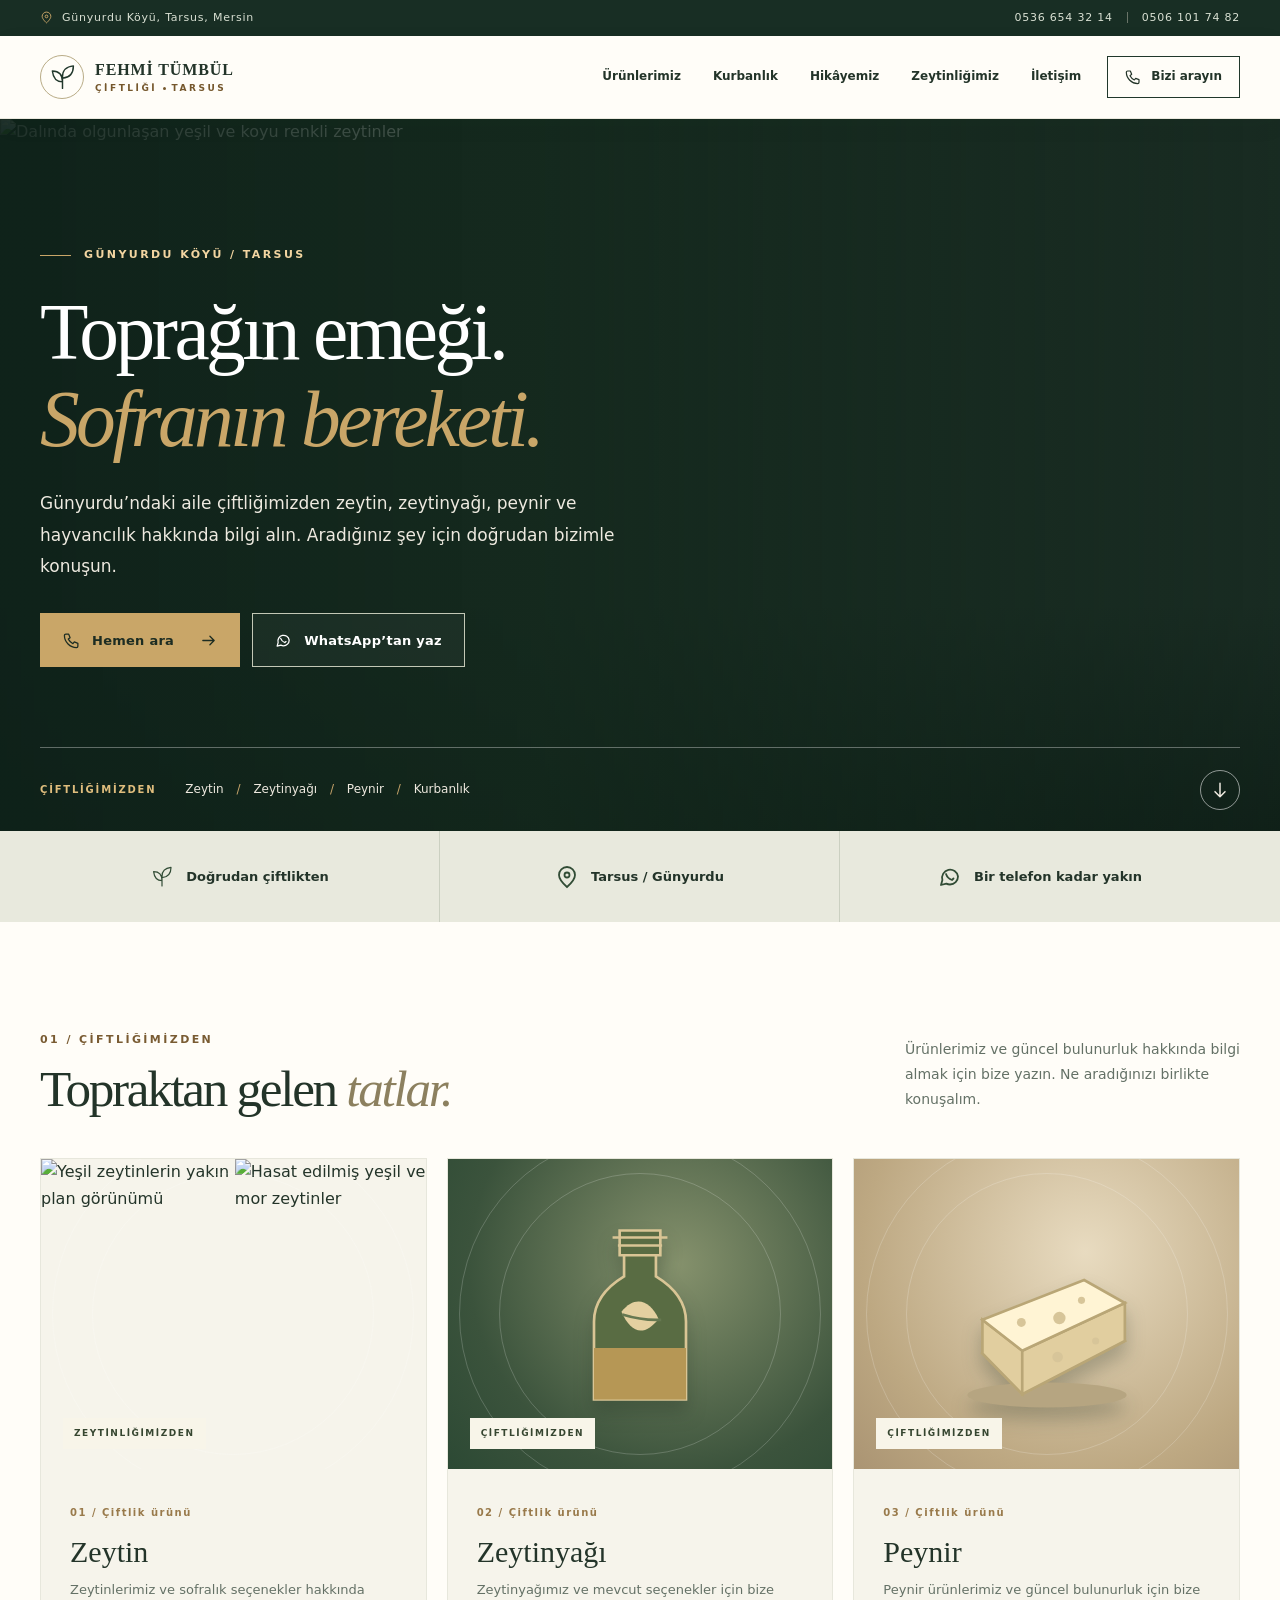
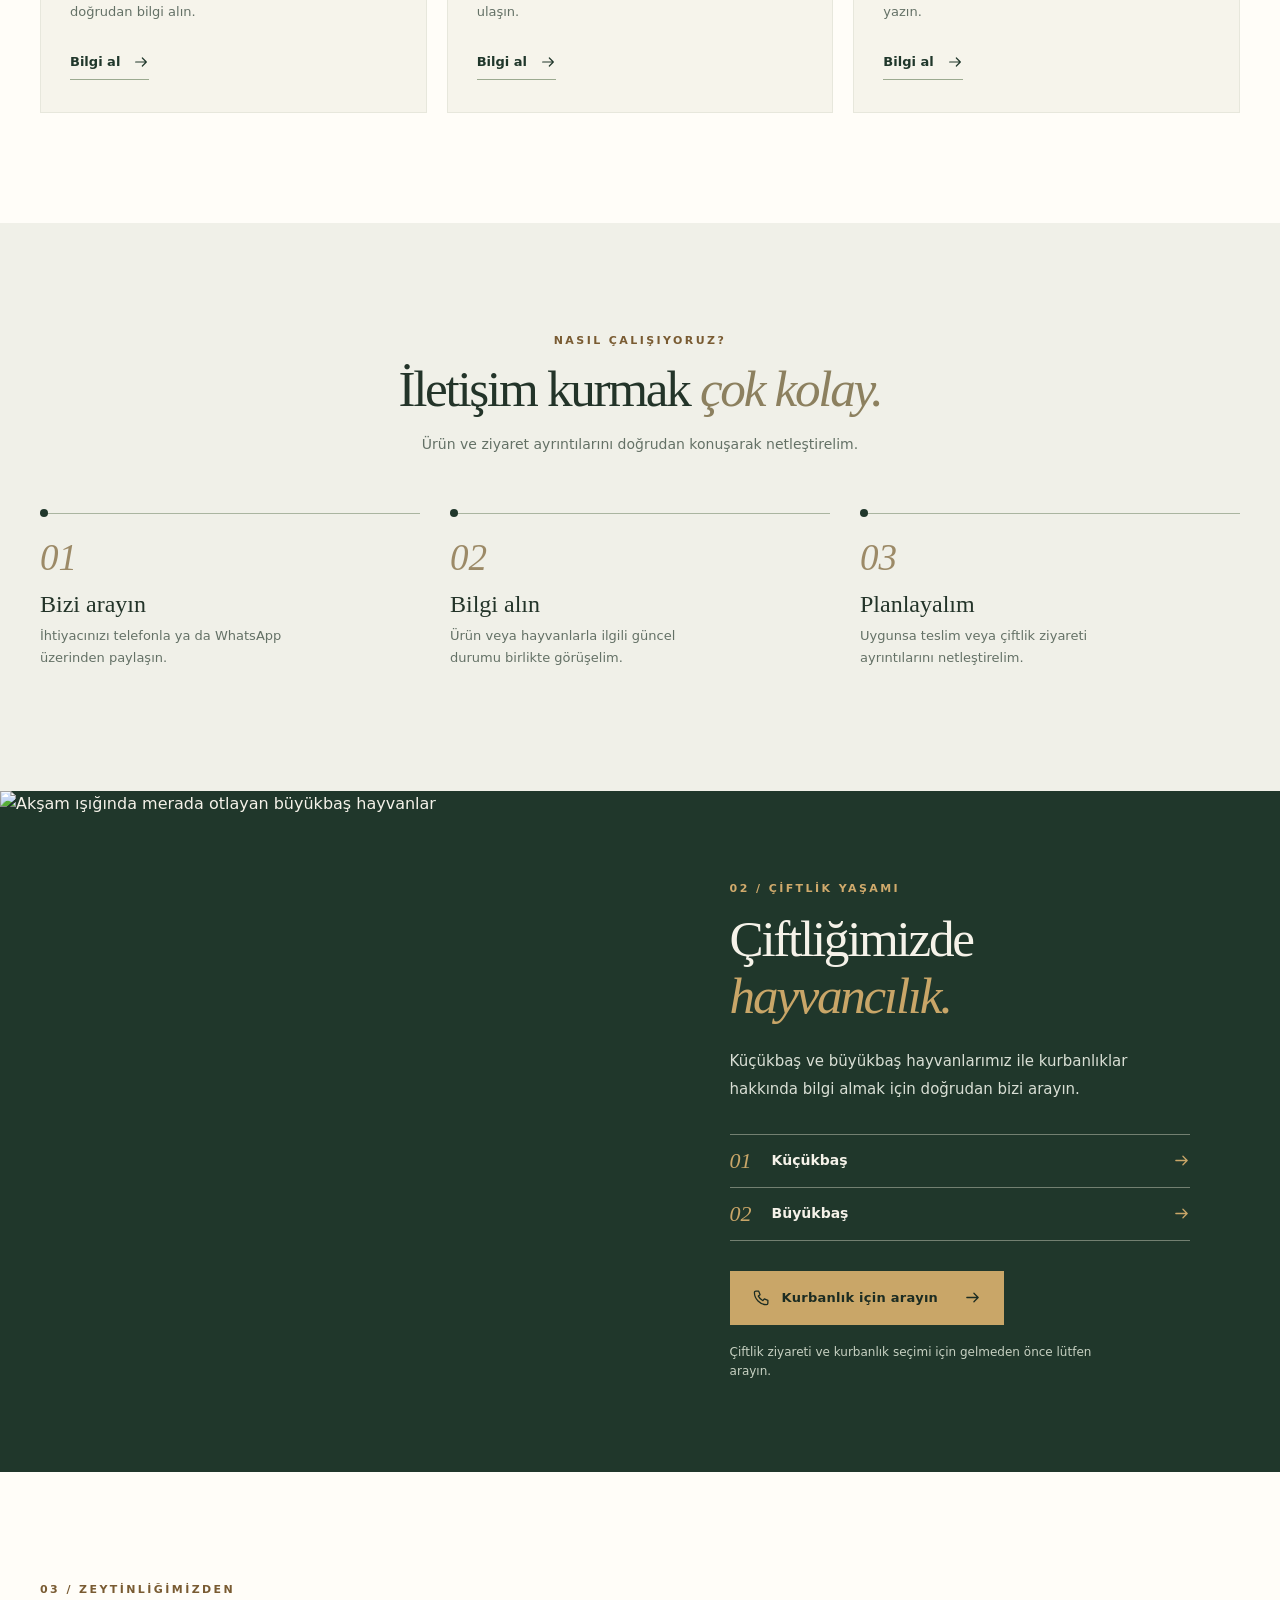
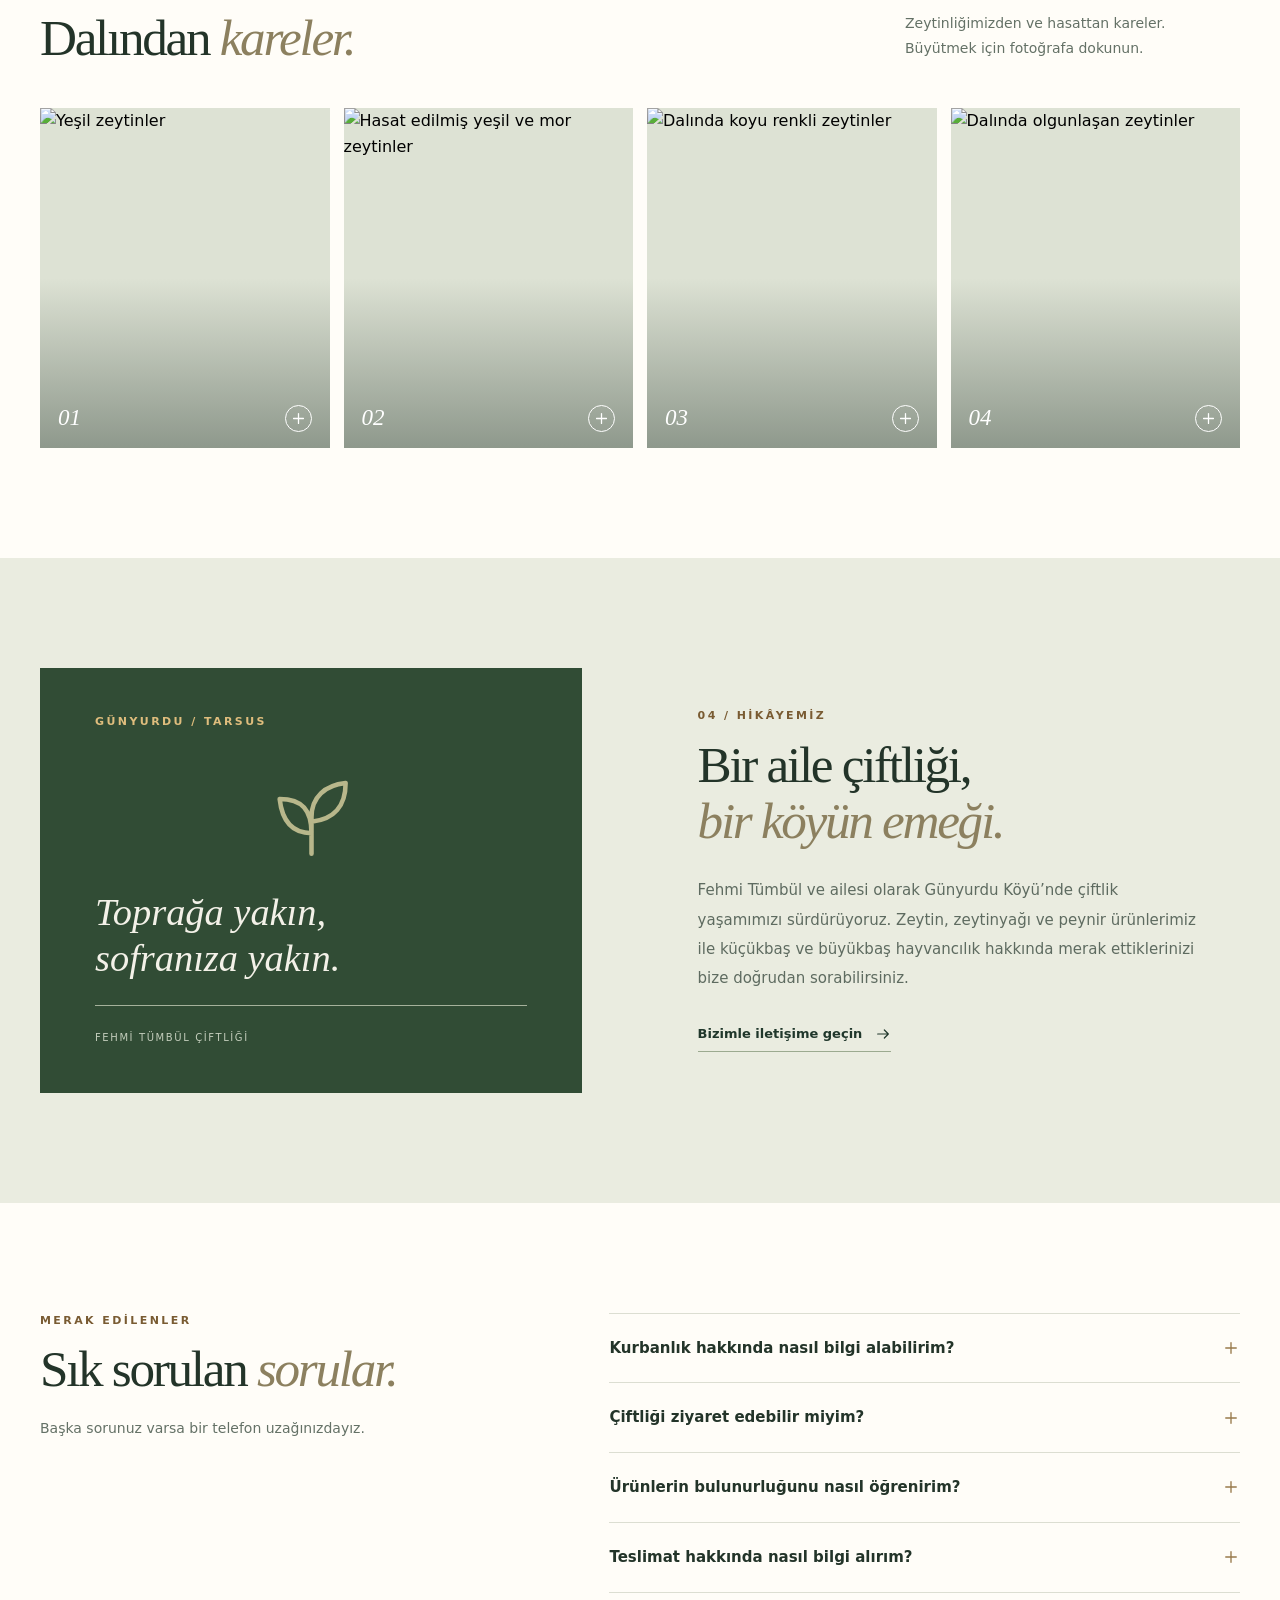
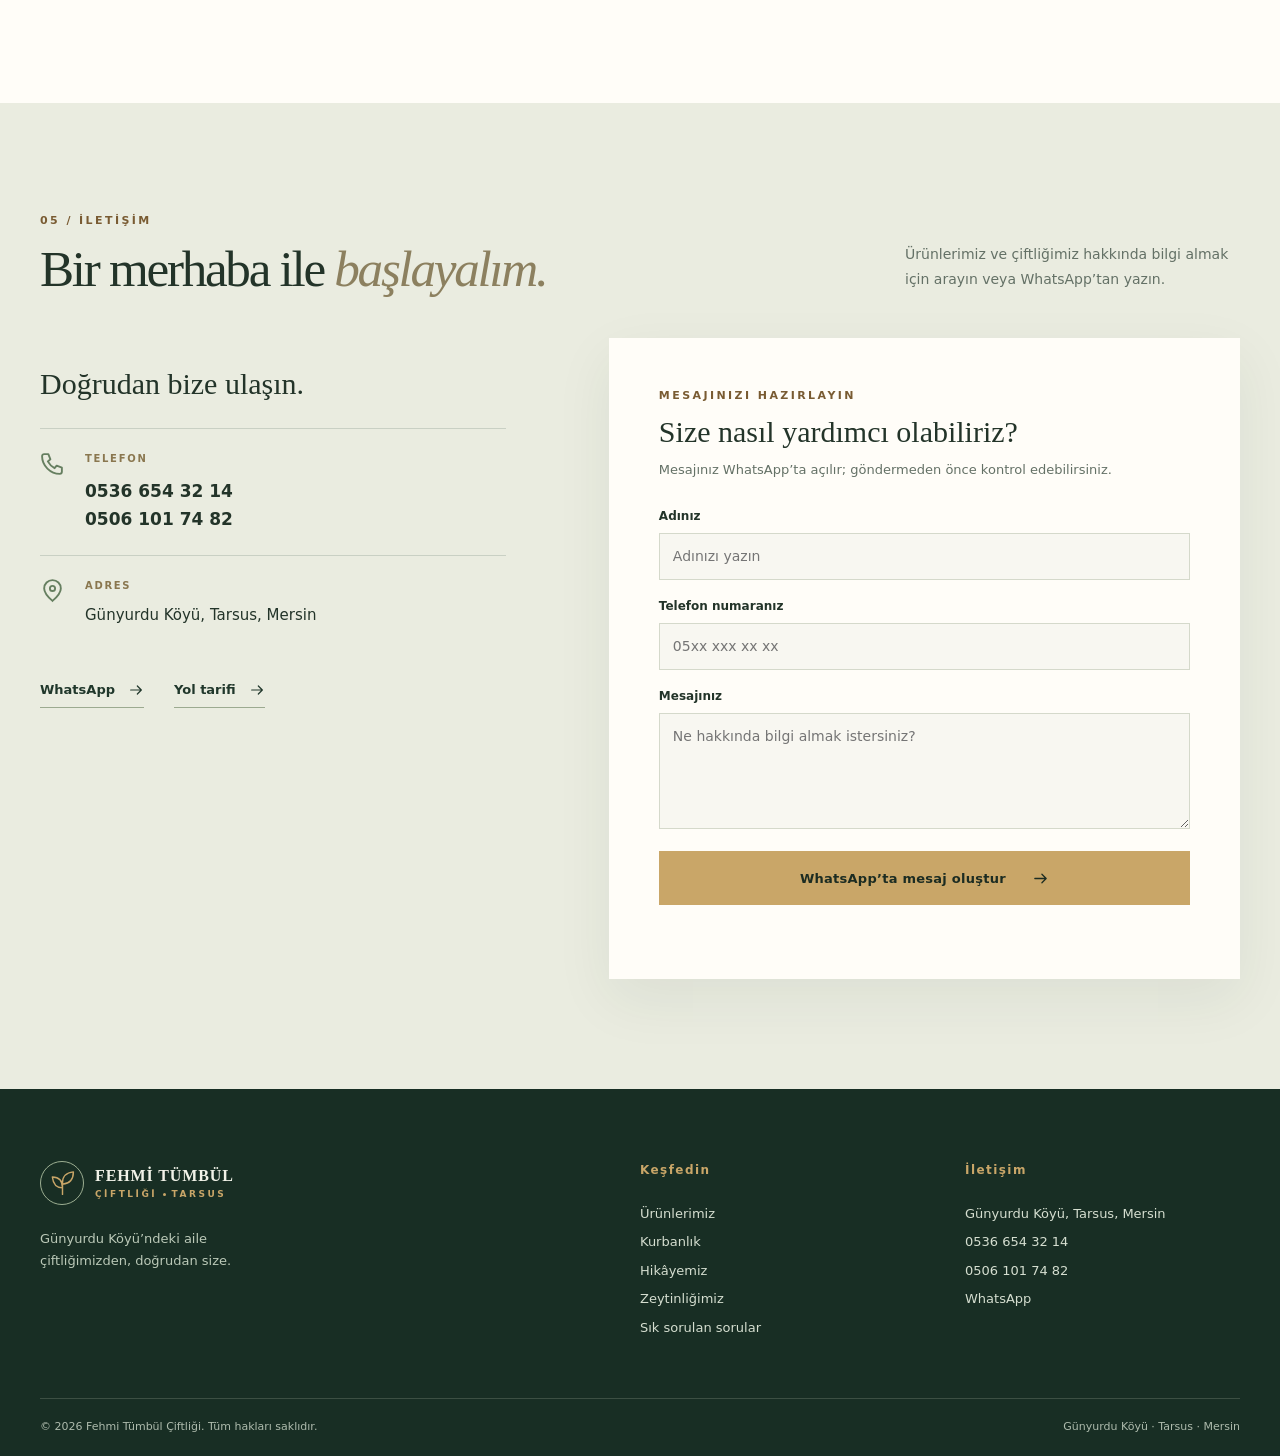
==== commit 13498f7b: "Profesyonel tasarım: sayfa" ====
--- a/index.html
+++ b/index.html
@@ -3,290 +3,48 @@
 <head>
   <meta charset="utf-8">
   <meta name="viewport" content="width=device-width, initial-scale=1">
-  <meta name="theme-color" content="#f5f4ec">
-  <meta name="description" content="Günyurdu Köyü, Tarsus'taki aile çiftliğimizden zeytin, zeytinyağı, peynir ve küçükbaş-büyükbaş kurbanlıklar hakkında bilgi alın.">
+  <meta name="theme-color" content="#20372b">
+  <meta name="description" content="Fehmi Tümbül Çiftliği, Günyurdu Köyü, Tarsus, Mersin. Zeytin, zeytinyağı, peynir ve kurbanlıklar hakkında doğrudan çiftliğimizden bilgi alın.">
   <meta property="og:type" content="website">
   <meta property="og:locale" content="tr_TR">
-  <meta property="og:title" content="Fehmi Tümbül Çiftliği | Topraktan sofranıza">
-  <meta property="og:description" content="Günyurdu Köyü, Tarsus'taki aile çiftliğimizden zeytin, zeytinyağı, peynir ve hayvancılık hakkında bilgi alın.">
-  <meta name="twitter:card" content="summary">
-  <title>Fehmi Tümbül Çiftliği | Topraktan sofranıza</title>
-  <script type="application/ld+json" id="business-schema">
-  {
-    "@context": "https://schema.org",
-    "@type": ["Farm", "Store"],
-    "name": "Fehmi Tümbül Çiftliği",
-    "description": "Günyurdu Köyü, Tarsus, Mersin'de aile çiftliği.",
-    "telephone": ["+905366543214", "+905061017482"],
-    "address": {
-      "@type": "PostalAddress",
-      "addressLocality": "Günyurdu Köyü, Tarsus",
-      "addressRegion": "Mersin",
-      "addressCountry": "TR"
-    }
-  }
-  </script>
+  <meta property="og:title" content="Fehmi Tümbül Çiftliği | Toprağın emeği, sofranın bereketi">
+  <meta property="og:description" content="Günyurdu Köyü, Tarsus'taki aile çiftliğimizden zeytin, zeytinyağı, peynir ve kurbanlıklar hakkında bilgi alın.">
+  <meta property="og:image" content="https://customer-assets-v7afamib.emergentagent.net/wingman/11ca4e3b-ba49-4a88-9d04-02a1afc74f6c/attachments/9804b4cd0abc4eb2ad0aa899f8efaa9f_6c48bf24-2f9c-45c4-90ae-83da455396b3.jpeg">
+  <title>Fehmi Tümbül Çiftliği | Toprağın emeği, sofranın bereketi</title>
+  <script type="application/ld+json" id="business-schema">{"@context":"https://schema.org","@type":"Farm","name":"Fehmi Tümbül Çiftliği","description":"Günyurdu Köyü, Tarsus, Mersin'de aile çiftliği.","telephone":["+905366543214","+905061017482"],"address":{"@type":"PostalAddress","streetAddress":"Günyurdu Köyü","addressLocality":"Tarsus","addressRegion":"Mersin","addressCountry":"TR"}}</script>
   <link rel="stylesheet" href="style.css">
+  <script src="app.js" defer></script>
 </head>
 <body>
   <!--
-    SİTE BİLGİLERİ: güncellemek için yalnızca bu JSON bloğunu düzenleyin.
+    SİTE BİLGİLERİ — güncellemek için yalnızca bu JSON bloğunu düzenleyin.
+    İşletme adı, telefonlar, WhatsApp numarası ve adres sayfada otomatik kullanılır.
     SITE_CONFIG
     {
       "businessName": "Fehmi Tümbül Çiftliği",
       "phones": ["0536 654 32 14", "0506 101 74 82"],
       "whatsappPhone": "905366543214",
-      "address": "Günyurdu Köyü, Tarsus, Mersin",
-      "email": ""
+      "address": "Günyurdu Köyü, Tarsus, Mersin"
     }
     SITE_CONFIG
   -->
-  <header class="site-header">
-    <div class="container header-inner">
-      <a class="brand" href="#anasayfa" aria-label="Fehmi Tümbül Çiftliği ana sayfa">
-        <span class="brand-mark" aria-hidden="true"><svg viewBox="0 0 24 24" fill="none" stroke="currentColor" stroke-width="1.8" stroke-linecap="round"><path d="M12 21V8m0 6C7 14 5 11 4 7c5 0 8 2 8 7Zm0-3c0-4 3-7 8-8 0 5-2 9-8 10"/><path d="M8 21h8"/></svg></span>
-        <span data-business-name>Fehmi Tümbül Çiftliği</span>
-      </a>
-      <button class="menu-toggle" type="button" aria-label="Menüyü aç" aria-expanded="false" aria-controls="site-nav">
-        <svg class="icon" viewBox="0 0 24 24" fill="none" stroke="currentColor" stroke-width="2" stroke-linecap="round" aria-hidden="true"><path d="M4 7h16M4 12h16M4 17h16"/></svg>
-      </button>
-      <nav class="nav" id="site-nav" aria-label="Ana menü">
-        <a href="#urunler">Ürünlerimiz</a>
-        <a href="#hayvancilik">Hayvancılık</a>
-        <a href="#kurbanlik">Kurbanlık</a>
-        <a href="#neden-biz">Neden biz</a>
-        <a href="#galeri">Fotoğraflar</a>
-        <a href="#sss">SSS</a>
-        <a class="nav-cta" href="#iletisim">Bize ulaşın</a>
-      </nav>
-    </div>
-  </header>
-
-  <main>
-    <section class="hero" id="anasayfa">
-      <div class="container hero-grid">
-        <div class="hero-copy" data-reveal>
-          <div class="hero-tag"><svg viewBox="0 0 24 24" fill="none" stroke="currentColor" stroke-width="1.8" stroke-linecap="round" stroke-linejoin="round" aria-hidden="true"><path d="M12 2v20M2 12h20M4.9 4.9l14.2 14.2m0-14.2L4.9 19.1"/></svg> Günyurdu Köyü · Tarsus</div>
-          <h1>Topraktan<br><span>sofranıza.</span></h1>
-          <p>Aile çiftliğimizde yetiştirdiğimiz zeytin, zeytinyağı ve peynir; küçükbaş ve büyükbaş hayvancılık. Ürünler ve güncel bilgi için bize doğrudan ulaşın.</p>
-          <div class="hero-actions">
-            <a class="button" href="#urunler">Çiftliğimizi keşfedin <span aria-hidden="true">→</span></a>
-            <a class="button button--outline" href="#iletisim">İletişime geçin</a>
-          </div>
-          <div class="hero-note">
-            <svg class="icon" viewBox="0 0 24 24" fill="none" stroke="currentColor" stroke-width="1.8" stroke-linecap="round" stroke-linejoin="round" aria-hidden="true"><path d="M20 10c0 5-8 12-8 12S4 15 4 10a8 8 0 1 1 16 0Z"/><circle cx="12" cy="10" r="2.5"/></svg>
-            <span data-address>Günyurdu Köyü, Tarsus, Mersin</span>
-          </div>
-        </div>
-        <div class="hero-art" role="img" aria-label="Zeytin ağaçları ve kırsal çiftlik manzarası" data-reveal>
-          <svg viewBox="0 0 600 430" preserveAspectRatio="xMidYMid slice" aria-hidden="true">
-            <circle cx="430" cy="104" r="49" fill="#d9b96f" opacity=".88"/>
-            <path d="M0 257 104 165l101 92 97-119 120 122 88-82 90 83v169H0Z" fill="#a9b592" opacity=".72"/>
-            <path d="m0 289 121-91 117 92 116-80 121 91 125-86v166H0Z" fill="#7f916c" opacity=".9"/>
-            <path d="M0 335c85-42 162-32 253 0 96 34 197 39 347-9v136H0Z" fill="#536c46"/>
-            <path d="M0 371c94-31 185-23 267 8 105 40 222 14 333-15v66H0Z" fill="#405b3b"/>
-            <g fill="#526a43"><path d="M72 286v-78h13v78z"/><ellipse cx="79" cy="199" rx="39" ry="32"/><ellipse cx="53" cy="207" rx="26" ry="23"/><ellipse cx="105" cy="210" rx="25" ry="20"/><path d="M500 295v-96h15v96z"/><ellipse cx="507" cy="188" rx="46" ry="35"/><ellipse cx="477" cy="198" rx="27" ry="22"/><ellipse cx="535" cy="205" rx="26" ry="20"/></g>
-            <g fill="#83905e"><circle cx="58" cy="195" r="4"/><circle cx="99" cy="190" r="4"/><circle cx="493" cy="180" r="4"/><circle cx="526" cy="192" r="4"/></g>
-            <path d="m244 281 54-46 53 46v42H244Z" fill="#e4d8b7"/><path d="m234 279 64-55 64 55Z" fill="#795b3e"/><rect x="264" y="281" width="24" height="42" fill="#8a6948"/><rect x="301" y="278" width="19" height="17" rx="8" fill="#a3ad86"/>
-          </svg>
-          <div class="art-stamp"><svg viewBox="0 0 24 24" fill="none" stroke="currentColor" stroke-width="1.7" stroke-linecap="round" aria-hidden="true"><path d="M12 21V8m0 6C7 14 5 11 4 7c5 0 8 2 8 7Zm0-3c0-4 3-7 8-8 0 5-2 9-8 10"/></svg>KÖYDEN<br>SOFRANIZA</div>
-        </div>
-      </div>
-    </section>
-
-    <section class="section" id="urunler">
-      <div class="container">
-        <div class="section-heading" data-reveal>
-          <span class="eyebrow">Çiftliğimizden</span>
-          <h2>Ürünlerimiz</h2>
-          <p>Zeytin, zeytinyağı ve peynir ürünlerimiz hakkında bilgi almak ve güncel bulunurluğu öğrenmek için bize ulaşın.</p>
-        </div>
-        <div class="products-grid">
-          <article class="product-card" data-reveal>
-            <span class="product-number">01</span>
-            <div class="product-icon" aria-hidden="true"><svg viewBox="0 0 48 48" fill="none" stroke="currentColor" stroke-width="2" stroke-linecap="round" stroke-linejoin="round"><path d="M24 39V12m0 13C15 25 11 19 10 11c9 0 14 4 14 14Zm0-7c1-8 7-12 16-12 0 9-5 15-16 17"/><ellipse cx="24" cy="40" rx="7" ry="2"/><circle cx="18" cy="14" r="2" fill="currentColor" stroke="none"/><circle cx="33" cy="9" r="2" fill="currentColor" stroke="none"/></svg></div>
-            <h3>Zeytin</h3>
-            <p>Çiftliğimizde yetişen zeytinler ve sofralık seçenekler hakkında bilgi alın.</p>
-          </article>
-          <article class="product-card" data-reveal>
-            <span class="product-number">02</span>
-            <div class="product-icon" aria-hidden="true"><svg viewBox="0 0 48 48" fill="none" stroke="currentColor" stroke-width="2" stroke-linecap="round" stroke-linejoin="round"><path d="M19 7h10m-8 0v8l-5 5v20h18V20l-5-5V7"/><path d="M16 23h16M21 29h6"/><path d="M24 16c-2 2-3 4-3 5m6-5c2 2 3 4 3 5"/></svg></div>
-            <h3>Zeytinyağı</h3>
-            <p>Zeytinyağımızla ilgili ürün bilgisi ve mevcut seçenekleri bize sorabilirsiniz.</p>
-          </article>
-          <article class="product-card" data-reveal>
-            <span class="product-number">03</span>
-            <div class="product-icon" aria-hidden="true"><svg viewBox="0 0 48 48" fill="none" stroke="currentColor" stroke-width="2" stroke-linecap="round" stroke-linejoin="round"><path d="m8 18 27-7 6 24-27 7-6-24Z"/><path d="m8 18 12 8 21-6M20 26v16"/><circle cx="30" cy="21" r="1.5" fill="currentColor"/><circle cx="28" cy="31" r="1.5" fill="currentColor"/><circle cx="35" cy="30" r="1.5" fill="currentColor"/></svg></div>
-            <h3>Peynir</h3>
-            <p>Çiftliğimizden peynir ürünleri ve güncel bulunurluk için iletişime geçin.</p>
-          </article>
-        </div>
-      </div>
-    </section>
-
-    <section class="section livestock" id="hayvancilik">
-      <div class="container">
-        <div class="section-heading" data-reveal>
-          <span class="eyebrow">Çiftlik yaşamından</span>
-          <h2>Hayvancılık</h2>
-          <p>Küçükbaş ve büyükbaş hayvancılık çiftlik yaşamımızın bir parçası. Ayrıntılar ve uygunluk için lütfen önceden iletişime geçin.</p>
-        </div>
-        <div class="livestock-grid">
-          <article class="livestock-card" data-reveal>
-            <div><h3>Küçükbaş</h3><p>Küçükbaş hayvanlarımız hakkında bilgi almak için bizi arayın.</p></div>
-            <svg class="livestock-art" viewBox="0 0 150 125" fill="none" aria-hidden="true"><g fill="#f8f7ef" stroke="#687b54" stroke-width="3" stroke-linejoin="round"><circle cx="46" cy="53" r="24"/><circle cx="71" cy="43" r="26"/><circle cx="96" cy="54" r="23"/><circle cx="62" cy="72" r="23"/><circle cx="88" cy="75" r="23"/><path d="M101 55c13-13 31-7 34 8l-8 18-22-2-10-12Z"/></g><path d="M45 88v23m26-20v20m27-21v21" stroke="#76543a" stroke-width="7" stroke-linecap="round"/><path d="M125 66h1m-8-5h1" stroke="#273b26" stroke-width="4" stroke-linecap="round"/><path d="m132 71 9 4-10 5" fill="#d9b76d"/></svg>
-          </article>
-          <article class="livestock-card" data-reveal>
-            <div><h3>Büyükbaş</h3><p>Büyükbaş hayvanlarımız ve çiftliğimiz hakkında bilgi alın.</p></div>
-            <svg class="livestock-art" viewBox="0 0 150 125" fill="none" aria-hidden="true"><path d="M31 42c5-15 22-24 47-24s41 9 47 24l-4 44H38l-7-44Z" fill="#f8f7ef" stroke="#687b54" stroke-width="3"/><path d="M45 29 33 13l22 7m56 9 13-16-22 7" fill="#e8e7dc" stroke="#687b54" stroke-width="3" stroke-linejoin="round"/><path d="M46 47c10-13 22-6 24 2s-7 14-21 12m39 10c8-13 20-9 25-1l-5 15H84" fill="#62764d"/><path d="M51 85v27m26-27v27m28-27v27" stroke="#76543a" stroke-width="7" stroke-linecap="round"/><path d="M122 48c13 7 13 20 4 27" stroke="#687b54" stroke-width="3" stroke-linecap="round"/><circle cx="109" cy="50" r="2.5" fill="#273b26"/><path d="M111 65h13" stroke="#76543a" stroke-width="3" stroke-linecap="round"/></svg>
-          </article>
-        </div>
-        <div class="care-note" data-reveal>
-          <svg class="icon" viewBox="0 0 24 24" fill="none" stroke="currentColor" stroke-width="1.8" stroke-linecap="round" stroke-linejoin="round" aria-hidden="true"><path d="M12 22s8-4 8-11V5l-8-3-8 3v6c0 7 8 11 8 11Z"/><path d="m9 12 2 2 4-4"/></svg>
-          <span>Ürün ve hayvanlarımızla ilgili güncel bilgi, bulunurluk ve teslimat ayrıntıları için lütfen önceden iletişime geçin.</span>
-        </div>
-      </div>
-    </section>
-
-    <section class="kurban-section" id="kurbanlik">
-      <div class="container kurban-inner">
-        <div class="kurban-copy" data-reveal>
-          <span class="eyebrow">Kurbanlık satışı</span>
-          <h2>Kurbanlık için doğru bilgi, doğrudan çiftlikten.</h2>
-          <p>Küçükbaş ve büyükbaş kurbanlıklarımız hakkında bilgi almak, ziyaret planlamak ve uygunluk durumunu öğrenmek için bizi arayın.</p>
-          <div class="kurban-types"><span>Küçükbaş</span><span>Büyükbaş</span></div>
-        </div>
-        <div class="kurban-action" data-reveal>
-          <a class="button button--light" data-primary-tel href="#iletisim">Bizi arayın <span aria-hidden="true">→</span></a>
-          <p>Çiftlik ziyareti ve kurbanlık seçimi için lütfen gelmeden önce telefonla arayın.</p>
-        </div>
-      </div>
-    </section>
-
-    <section class="section why-section" id="neden-biz">
-      <div class="container">
-        <div class="section-heading" data-reveal>
-          <span class="eyebrow">Çiftliğimizde</span>
-          <h2>Neden biz?</h2>
-          <p>Ürün ve yetiştiricilikle ilgili sorularınızı doğrudan çiftliğimize yöneltebilirsiniz.</p>
-        </div>
-        <div class="why-grid">
-          <article class="why-card" data-reveal><div><h3>Aile çiftliği</h3><p>Çiftlik ve ürünlerle ilgili doğrudan bizimle konuşabilirsiniz.</p></div></article>
-          <article class="why-card" data-reveal><div><h3>Yerel adres</h3><p>Günyurdu Köyü, Tarsus'taki çiftliğimizdeyiz.</p></div></article>
-          <article class="why-card" data-reveal><div><h3>Doğrudan iletişim</h3><p>Güncel ürün ve bulunurluk bilgisini bize sorabilirsiniz.</p></div></article>
-          <article class="why-card" data-reveal><div><h3>Farklı ihtiyaçlar</h3><p>Gıda ürünleri ve küçükbaş-büyükbaş hayvancılık hakkında bilgi alın.</p></div></article>
-        </div>
-      </div>
-    </section>
-
-    <section class="section" id="hakkimizda">
-      <div class="container about-grid">
-        <div class="about-art" role="img" aria-label="Çiftlikte yetişen zeytin ağacı illüstrasyonu" data-reveal><svg viewBox="0 0 160 190" fill="none" aria-hidden="true"><path d="M79 174V72m0 69c-27 1-42-17-43-40 26 0 41 11 43 40Zm1-31c3-31 23-47 53-48-1 30-18 48-53 53Z" stroke="#5c7048" stroke-width="8" stroke-linecap="round"/><path d="M56 174h48" stroke="#76543a" stroke-width="7" stroke-linecap="round"/><g fill="#758654"><ellipse cx="41" cy="69" rx="14" ry="9" transform="rotate(-28 41 69)"/><ellipse cx="65" cy="47" rx="15" ry="9" transform="rotate(-20 65 47)"/><ellipse cx="112" cy="35" rx="15" ry="9" transform="rotate(-29 112 35)"/><ellipse cx="130" cy="68" rx="14" ry="9" transform="rotate(-27 130 68)"/><ellipse cx="92" cy="91" rx="14" ry="9" transform="rotate(-20 92 91)"/></g><g fill="#c6a85f"><ellipse cx="48" cy="59" rx="4" ry="6"/><ellipse cx="117" cy="48" rx="4" ry="6"/><ellipse cx="91" cy="78" rx="4" ry="6"/></g></svg></div>
-        <div class="about-copy" data-reveal>
-          <span class="eyebrow">Biz kimiz?</span>
-          <h2>Toprağa bağlı, emeğe inanan bir aile çiftliği.</h2>
-          <p>Fehmi Tümbül ve ailesi olarak Tarsus'un Günyurdu Köyü'nde üretim yapıyor; zeytin, zeytinyağı ve peynir ürünlerimizi, hayvancılıkla birlikte çiftlik yaşamımızın bir parçası olarak sunuyoruz.</p>
-          <p>Ne aradığınızı konuşmak, ürünlerimiz ve çiftliğimiz hakkında bilgi almak için dilediğiniz zaman bize ulaşabilirsiniz.</p>
-          <ul class="about-points">
-            <li>✓ Aile emeğiyle üretim ve yetiştiricilik</li>
-            <li>✓ Tarsus, Günyurdu Köyü'nde yerel çiftlik</li>
-            <li>✓ Ürün ve ziyaret bilgisi için doğrudan iletişim</li>
-          </ul>
-        </div>
-      </div>
-    </section>
-
-    <section class="section gallery-section" id="galeri">
-      <div class="container">
-        <div class="section-heading" data-reveal>
-          <span class="eyebrow">Çiftlikten kareler</span>
-          <h2>Fotoğraflar</h2>
-          <p>Çiftliğimizden seçili kareler. Bu alanlar gerçek fotoğraflarla güncellenmeye hazırdır.</p>
-        </div>
-        <div class="gallery-grid">
-          <!-- Gerçek fotoğraf eklemek için .gallery-art illüstrasyonunu <img src="..." alt="..."> ile değiştirin; .gallery-tile img kuralı görseli kutuya kırpar. -->
-          <article class="gallery-tile" data-reveal><div class="gallery-art" aria-hidden="true"><svg viewBox="0 0 120 100" fill="none"><circle cx="88" cy="23" r="12" fill="#d9b76d"/><path d="M0 62 27 35l24 27 24-31 45 34v35H0Z" fill="#9cab84"/><path d="M0 76c33-15 54-7 74 0s31 6 46-2v26H0Z" fill="#657c50"/><path d="M26 73V47m63 24V38" stroke="#76543a" stroke-width="5"/><circle cx="26" cy="44" r="15" fill="#738457"/><circle cx="89" cy="36" r="19" fill="#738457"/></svg></div><span class="gallery-label">Zeytinlik</span></article>
-          <article class="gallery-tile" data-reveal><div class="gallery-art" aria-hidden="true"><svg viewBox="0 0 120 100" fill="none"><path d="M60 87V42m0 22C43 63 35 52 34 37c17 0 26 8 26 27Zm0-13c2-16 12-25 29-26-1 16-10 25-29 28Z" stroke="#536b45" stroke-width="5" stroke-linecap="round"/><g fill="#71854f"><ellipse cx="34" cy="37" rx="7" ry="4"/><ellipse cx="88" cy="31" rx="7" ry="4"/></g><path d="M39 88h42" stroke="#76543a" stroke-width="4" stroke-linecap="round"/></svg></div><span class="gallery-label">Zeytin hasadı</span></article>
-          <article class="gallery-tile" data-reveal><div class="gallery-art" aria-hidden="true"><svg viewBox="0 0 120 100" fill="none" stroke="#536b45" stroke-width="4" stroke-linecap="round" stroke-linejoin="round"><path d="M43 13h34m-27 0v18l-13 11v42h52V42L76 31V13"/><path d="M37 50h46m-31 17h16"/></svg></div><span class="gallery-label">Çiftlik ürünleri</span></article>
-          <article class="gallery-tile" data-reveal><div class="gallery-art" aria-hidden="true"><svg viewBox="0 0 120 100" fill="none" stroke="#65794f" stroke-width="3" stroke-linejoin="round"><path d="M22 37c3-10 17-16 38-16s35 6 38 16l-4 37H26l-4-37Z" fill="#f8f7ef"/><path d="M35 74v13m20-13v13m22-13v13" stroke="#76543a" stroke-width="5" stroke-linecap="round"/><circle cx="80" cy="43" r="2" fill="#273b26"/></svg></div><span class="gallery-label">Çiftlik yaşamı</span></article>
-        </div>
-        <p class="gallery-note" data-reveal>Görseller şu an temsili illüstrasyonlardır.</p>
-      </div>
-    </section>
-
-    <section class="section" id="sss">
-      <div class="container">
-        <div class="section-heading" data-reveal>
-          <span class="eyebrow">Merak edilenler</span>
-          <h2>Sık Sorulan Sorular</h2>
-          <p>Ürün ve çiftlik ziyaretiyle ilgili ayrıntıları önceden iletişime geçerek netleştirebilirsiniz.</p>
-        </div>
-        <div class="faq-list" data-reveal>
-          <details><summary>Kurbanlık nasıl alınır?</summary><p>Küçükbaş ve büyükbaş kurbanlıklar hakkında bilgi almak ve güncel uygunluğu öğrenmek için bizi arayabilirsiniz. Seçim ve diğer ayrıntıları doğrudan görüşerek netleştirebilirsiniz.</p></details>
-          <details><summary>Teslimat yapılıyor mu?</summary><p>Teslimat imkânı ve koşulları ürün, konum ve güncel duruma göre değişebilir. Sipariş vermeden önce adresinizi ve talebinizi paylaşarak ayrıntıları bizimle netleştirin.</p></details>
-          <details><summary>Çiftliği ziyaret edebilir miyim?</summary><p>Ziyaret için gelmeden önce telefonla arayıp uygun zamanı ve ulaşım ayrıntılarını konuşmanızı rica ederiz.</p></details>
-          <details><summary>Ödeme seçenekleri nelerdir?</summary><p>Ödeme seçeneklerini alışveriş veya kurbanlık planınızı netleştirmeden önce doğrudan bizimle görüşebilirsiniz.</p></details>
-        </div>
-      </div>
-    </section>
-
-    <section class="section contact-section" id="iletisim">
-      <div class="container">
-        <div class="section-heading" data-reveal>
-          <span class="eyebrow">İletişim</span>
-          <h2>Çiftliğimiz hakkında konuşalım.</h2>
-          <p>Ürünler, hayvancılık veya kurbanlıklarla ilgili sorularınız için bizi arayın ya da mesaj bırakın.</p>
-        </div>
-        <div class="contact-grid">
-          <div class="contact-card" data-reveal>
-            <h3>İletişim bilgilerimiz</h3>
-            <p>Size yardımcı olmaktan memnuniyet duyarız.</p>
-            <div class="contact-list">
-              <div class="contact-item">
-                <span class="contact-icon" aria-hidden="true">☎</span>
-                <div><strong>Telefon</strong><div data-phone-list></div></div>
-              </div>
-              <div class="contact-item">
-                <span class="contact-icon" aria-hidden="true">⌖</span>
-                <div><strong>Adres</strong><span data-address>Günyurdu Köyü, Tarsus, Mersin</span></div>
-              </div>
-            </div>
-            <div class="contact-actions">
-              <a class="button" data-whatsapp href="#iletisim" target="_blank" rel="noopener noreferrer">WhatsApp</a>
-              <a class="button button--outline" data-email-link href="mailto:?subject=%C3%87iftlik%20hakk%C4%B1nda%20bilgi">E-posta taslağı aç</a>
-              <a class="button button--outline" href="https://www.google.com/maps/search/?api=1&amp;query=G%C3%BCnyurdu+K%C3%B6y%C3%BC+Tarsus+Mersin" target="_blank" rel="noopener noreferrer">Yol tarifi</a>
-            </div>
-          </div>
-          <form class="contact-form" id="contact-form" data-reveal>
-            <h3>Bize mesaj gönderin</h3>
-            <p>Bilgilerinizi yazın, mesajınız WhatsApp'ta hazır açılsın.</p>
-            <label for="name">Adınız</label>
-            <input id="name" name="name" autocomplete="name" required placeholder="Adınızı yazın">
-            <label for="phone">Telefon numaranız</label>
-            <input id="phone" name="phone" type="tel" autocomplete="tel" required placeholder="05xx xxx xx xx">
-            <label for="message">Mesajınız</label>
-            <textarea id="message" name="message" required placeholder="Size nasıl yardımcı olabiliriz?"></textarea>
-            <button class="button" type="submit">WhatsApp'tan mesaj oluştur <span aria-hidden="true">→</span></button>
-            <p class="form-note">Gönder düğmesi WhatsApp'ı açar; mesajı göndermeden önce kontrol edebilirsiniz.</p>
-            <p class="form-status" id="form-status" aria-live="polite"></p>
-          </form>
-        </div>
-      </div>
-    </section>
+  <svg class="icon-library" xmlns="http://www.w3.org/2000/svg" aria-hidden="true"><symbol id="leaf" viewBox="0 0 40 40"><path d="M20 35V17m0 9C11 26 7 20 6 11c10 0 14 5 14 15Zm0-7C20 10 26 5 35 4c0 10-5 16-15 17" fill="none" stroke="currentColor" stroke-width="2" stroke-linecap="round" stroke-linejoin="round"/></symbol><symbol id="phone" viewBox="0 0 24 24"><path d="M4 3h4l2 5-2.5 2a16 16 0 0 0 6.5 6.5l2-2.5 5 2v4a2 2 0 0 1-2 2C10 22 2 14 2 5a2 2 0 0 1 2-2Z" fill="none" stroke="currentColor" stroke-width="1.8" stroke-linejoin="round"/></symbol><symbol id="chat" viewBox="0 0 24 24"><path d="M20 11.5a8 8 0 0 1-8 8 8.3 8.3 0 0 1-3.7-.9L3 20l1.4-5.1A8 8 0 1 1 20 11.5Z" fill="none" stroke="currentColor" stroke-width="1.8" stroke-linejoin="round"/><path d="M8 9c1 3 3 5 6 6l1.5-1.5" fill="none" stroke="currentColor" stroke-width="1.8" stroke-linecap="round"/></symbol><symbol id="arrow" viewBox="0 0 24 24"><path d="M4 12h16m-6-6 6 6-6 6" fill="none" stroke="currentColor" stroke-width="1.8" stroke-linecap="round" stroke-linejoin="round"/></symbol><symbol id="pin" viewBox="0 0 24 24"><path d="M20 10c0 5-8 12-8 12S4 15 4 10a8 8 0 1 1 16 0Z" fill="none" stroke="currentColor" stroke-width="1.8"/><circle cx="12" cy="10" r="2.5" fill="none" stroke="currentColor" stroke-width="1.8"/></symbol><symbol id="plus" viewBox="0 0 24 24"><path d="M12 5v14M5 12h14" fill="none" stroke="currentColor" stroke-width="1.8" stroke-linecap="round"/></symbol></svg>
+  <a class="skip" href="#icerik">İçeriğe geç</a>
+  <div class="topline"><div class="wrap top-inner"><span><svg class="icon"><use href="#pin"/></svg><span data-address>Günyurdu Köyü, Tarsus, Mersin</span></span><div><a data-phone="0" href="tel:+905366543214">0536 654 32 14</a><span class="top-sep" aria-hidden="true"></span><a data-phone="1" href="tel:+905061017482">0506 101 74 82</a></div></div></div>
+  <header class="header"><div class="wrap header-inner"><a class="brand" href="#anasayfa" aria-label="Fehmi Tümbül Çiftliği ana sayfa"><span class="brand-icon"><svg><use href="#leaf"/></svg></span><span class="brand-name"><strong>FEHMİ TÜMBÜL</strong><small>ÇİFTLİĞİ <i aria-hidden="true"></i> TARSUS</small></span></a><nav class="nav" id="site-nav" aria-label="Ana menü"><a href="#urunler">Ürünlerimiz</a><a href="#kurbanlik">Kurbanlık</a><a href="#hakkimizda">Hikâyemiz</a><a href="#galeri">Zeytinliğimiz</a><a href="#iletisim">İletişim</a></nav><a class="header-call" data-primary-tel href="tel:+905366543214"><svg class="icon"><use href="#phone"/></svg><span>Bizi arayın</span></a><button class="menu-toggle" type="button" aria-label="Menüyü aç" aria-controls="site-nav" aria-expanded="false"><span></span><span></span><span></span></button></div></header>
+  <main id="icerik">
+    <section class="hero" id="anasayfa"><div class="hero-media"><img src="https://customer-assets-v7afamib.emergentagent.net/wingman/11ca4e3b-ba49-4a88-9d04-02a1afc74f6c/attachments/9804b4cd0abc4eb2ad0aa899f8efaa9f_6c48bf24-2f9c-45c4-90ae-83da455396b3.jpeg" alt="Dalında olgunlaşan yeşil ve koyu renkli zeytinler" fetchpriority="high"></div><div class="wrap hero-content"><div class="hero-main" data-reveal><div class="eyebrow hero-kicker"><span class="line"></span> GÜNYURDU KÖYÜ / TARSUS</div><h1>Toprağın emeği.<br><em>Sofranın bereketi.</em></h1><p>Günyurdu’ndaki aile çiftliğimizden zeytin, zeytinyağı, peynir ve hayvancılık hakkında bilgi alın. Aradığınız şey için doğrudan bizimle konuşun.</p><div class="actions"><a class="btn btn-gold" data-primary-tel href="tel:+905366543214"><svg class="icon"><use href="#phone"/></svg> Hemen ara <svg class="icon end"><use href="#arrow"/></svg></a><a class="btn btn-ghost" data-whatsapp data-message="Merhaba, çiftliğiniz hakkında bilgi almak istiyorum." href="https://wa.me/905366543214" target="_blank" rel="noopener noreferrer"><svg class="icon"><use href="#chat"/></svg> WhatsApp’tan yaz</a></div></div><div class="hero-foot" data-reveal><span>ÇİFTLİĞİMİZDEN</span><span>Zeytin <b>/</b> Zeytinyağı <b>/</b> Peynir <b>/</b> Kurbanlık</span><a href="#urunler" aria-label="Ürünlerimizi keşfet"><svg class="icon"><use href="#arrow"/></svg></a></div></div></section>
+    <div class="trust-band"><div class="wrap trust-grid"><div><svg class="icon"><use href="#leaf"/></svg><span>Doğrudan çiftlikten</span></div><div><svg class="icon"><use href="#pin"/></svg><span>Tarsus / Günyurdu</span></div><div><svg class="icon"><use href="#chat"/></svg><span>Bir telefon kadar yakın</span></div></div></div>
+    <section class="section products" id="urunler"><div class="wrap"><div class="section-top" data-reveal><div><span class="eyebrow">01 / ÇİFTLİĞİMİZDEN</span><h2>Topraktan gelen <em>tatlar.</em></h2></div><p>Ürünlerimiz ve güncel bulunurluk hakkında bilgi almak için bize yazın. Ne aradığınızı birlikte konuşalım.</p></div><div class="product-grid"><article class="product-card" data-reveal><div class="product-visual olives"><div class="olive-pair"><img src="https://customer-assets-v7afamib.emergentagent.net/wingman/11ca4e3b-ba49-4a88-9d04-02a1afc74f6c/attachments/7bfede1f16a94fdf86b3ef1be5bd9884_c3464a34-6172-4dee-82f4-3a6c20c46bf9.jpeg" alt="Yeşil zeytinlerin yakın plan görünümü" loading="lazy"><img src="https://customer-assets-v7afamib.emergentagent.net/wingman/11ca4e3b-ba49-4a88-9d04-02a1afc74f6c/attachments/55859047bcb44348befeb0b13abf8af6_930123db-037b-4b12-b6e2-bfd83ff624c3.jpeg" alt="Hasat edilmiş yeşil ve mor zeytinler" loading="lazy"></div><span class="visual-tag">ZEYTİNLİĞİMİZDEN</span></div><div class="product-info"><span class="product-n">01 / Çiftlik ürünü</span><h3>Zeytin</h3><p>Zeytinlerimiz ve sofralık seçenekler hakkında doğrudan bilgi alın.</p><a class="text-link" data-whatsapp data-message="Merhaba, zeytinleriniz hakkında bilgi almak istiyorum." href="https://wa.me/905366543214" target="_blank" rel="noopener noreferrer">Bilgi al <svg class="icon"><use href="#arrow"/></svg></a></div></article><article class="product-card" data-reveal><div class="product-visual oil-art"><svg viewBox="0 0 260 270" aria-hidden="true"><path d="M107 40h46v28h-46zM112 68v24c-23 14-34 31-34 51v88h104v-88c0-20-11-37-34-51V68" fill="#596c43" stroke="#d9c595" stroke-width="3"/><path d="M78 173h104v58H78z" fill="#b69755"/><path d="M109 132c16-20 33-12 42 8-16 20-31 17-42-8Z" fill="#e4d0a0"/><path d="M110 135c13 4 25 7 44 6" stroke="#667851" stroke-width="3" fill="none"/><path d="M99 48h62M105 57h50" stroke="#d9c595" stroke-width="3"/></svg><span class="visual-tag">ÇİFTLİĞİMİZDEN</span></div><div class="product-info"><span class="product-n">02 / Çiftlik ürünü</span><h3>Zeytinyağı</h3><p>Zeytinyağımız ve mevcut seçenekler için bize ulaşın.</p><a class="text-link" data-whatsapp data-message="Merhaba, zeytinyağınız hakkında bilgi almak istiyorum." href="https://wa.me/905366543214" target="_blank" rel="noopener noreferrer">Bilgi al <svg class="icon"><use href="#arrow"/></svg></a></div></article><article class="product-card" data-reveal><div class="product-visual cheese-art"><svg viewBox="0 0 260 270" aria-hidden="true"><ellipse cx="130" cy="226" rx="90" ry="14" fill="#b6a581"/><path d="M57 179 172 125l46 40-116 60-45-46Z" fill="#eee2c0" stroke="#b9a676" stroke-width="3"/><path d="m57 179 45 46v-49l-45-35v38Zm45 46 116-60v-43l-116 54v49Z" fill="#e1ce9f" stroke="#b9a676" stroke-width="3"/><path d="m57 141 115-45 46 26-116 54-45-35Z" fill="#fff4d4" stroke="#b9a676" stroke-width="3"/><g fill="#d7c599"><circle cx="144" cy="139" r="7"/><circle cx="169" cy="119" r="4"/><circle cx="101" cy="144" r="5"/><circle cx="142" cy="183" r="6"/><circle cx="185" cy="165" r="4"/></g></svg><span class="visual-tag">ÇİFTLİĞİMİZDEN</span></div><div class="product-info"><span class="product-n">03 / Çiftlik ürünü</span><h3>Peynir</h3><p>Peynir ürünlerimiz ve güncel bulunurluk için bize yazın.</p><a class="text-link" data-whatsapp data-message="Merhaba, peynir ürünleriniz hakkında bilgi almak istiyorum." href="https://wa.me/905366543214" target="_blank" rel="noopener noreferrer">Bilgi al <svg class="icon"><use href="#arrow"/></svg></a></div></article></div></div></section>
+    <section class="section process"><div class="wrap"><div class="center-heading" data-reveal><span class="eyebrow">NASIL ÇALIŞIYORUZ?</span><h2>İletişim kurmak <em>çok kolay.</em></h2><p>Ürün ve ziyaret ayrıntılarını doğrudan konuşarak netleştirelim.</p></div><div class="steps"><div data-reveal><span>01</span><h3>Bizi arayın</h3><p>İhtiyacınızı telefonla ya da WhatsApp üzerinden paylaşın.</p></div><div data-reveal><span>02</span><h3>Bilgi alın</h3><p>Ürün veya hayvanlarla ilgili güncel durumu birlikte görüşelim.</p></div><div data-reveal><span>03</span><h3>Planlayalım</h3><p>Uygunsa teslim veya çiftlik ziyareti ayrıntılarını netleştirelim.</p></div></div></div></section>
+    <section class="livestock" id="kurbanlik"><div class="livestock-photo"><img src="https://customer-assets-v7afamib.emergentagent.net/wingman/11ca4e3b-ba49-4a88-9d04-02a1afc74f6c/attachments/d4152c5be9774cb3ab9b838beffd898f_1000006609_Original.jpeg" alt="Akşam ışığında merada otlayan büyükbaş hayvanlar" loading="lazy"></div><div class="livestock-body" data-reveal><span class="eyebrow">02 / ÇİFTLİK YAŞAMI</span><h2>Çiftliğimizde <em>hayvancılık.</em></h2><p>Küçükbaş ve büyükbaş hayvanlarımız ile kurbanlıklar hakkında bilgi almak için doğrudan bizi arayın.</p><div class="animal-types"><div><span>01</span><strong>Küçükbaş</strong><svg class="icon"><use href="#arrow"/></svg></div><div><span>02</span><strong>Büyükbaş</strong><svg class="icon"><use href="#arrow"/></svg></div></div><a class="btn btn-gold" data-primary-tel href="tel:+905366543214"><svg class="icon"><use href="#phone"/></svg> Kurbanlık için arayın <svg class="icon end"><use href="#arrow"/></svg></a><p class="visit-note">Çiftlik ziyareti ve kurbanlık seçimi için gelmeden önce lütfen arayın.</p></div></section>
+    <section class="section gallery" id="galeri"><div class="wrap"><div class="section-top" data-reveal><div><span class="eyebrow">03 / ZEYTİNLİĞİMİZDEN</span><h2>Dalından <em>kareler.</em></h2></div><p>Zeytinliğimizden ve hasattan kareler. Büyütmek için fotoğrafa dokunun.</p></div><div class="gallery-grid"><button type="button" class="gallery-item" data-reveal aria-label="Yeşil zeytin fotoğrafını büyüt"><img src="https://customer-assets-v7afamib.emergentagent.net/wingman/11ca4e3b-ba49-4a88-9d04-02a1afc74f6c/attachments/7bfede1f16a94fdf86b3ef1be5bd9884_c3464a34-6172-4dee-82f4-3a6c20c46bf9.jpeg" alt="Yeşil zeytinler" loading="lazy"><span>01 <svg class="icon"><use href="#plus"/></svg></span></button><button type="button" class="gallery-item" data-reveal aria-label="Hasat edilen zeytin fotoğrafını büyüt"><img src="https://customer-assets-v7afamib.emergentagent.net/wingman/11ca4e3b-ba49-4a88-9d04-02a1afc74f6c/attachments/55859047bcb44348befeb0b13abf8af6_930123db-037b-4b12-b6e2-bfd83ff624c3.jpeg" alt="Hasat edilmiş yeşil ve mor zeytinler" loading="lazy"><span>02 <svg class="icon"><use href="#plus"/></svg></span></button><button type="button" class="gallery-item" data-reveal aria-label="Koyu zeytinli dal fotoğrafını büyüt"><img src="https://customer-assets-v7afamib.emergentagent.net/wingman/11ca4e3b-ba49-4a88-9d04-02a1afc74f6c/attachments/731f91e39839439497ac5877cbfa25f7_3cd07f26-03be-454f-ac5b-1d930cec2d91.jpeg" alt="Dalında koyu renkli zeytinler" loading="lazy"><span>03 <svg class="icon"><use href="#plus"/></svg></span></button><button type="button" class="gallery-item" data-reveal aria-label="Olgunlaşan zeytin fotoğrafını büyüt"><img src="https://customer-assets-v7afamib.emergentagent.net/wingman/11ca4e3b-ba49-4a88-9d04-02a1afc74f6c/attachments/9804b4cd0abc4eb2ad0aa899f8efaa9f_6c48bf24-2f9c-45c4-90ae-83da455396b3.jpeg" alt="Dalında olgunlaşan zeytinler" loading="lazy"><span>04 <svg class="icon"><use href="#plus"/></svg></span></button></div></div></section>
+    <section class="section about" id="hakkimizda"><div class="wrap about-grid"><div class="about-quote" data-reveal><span class="eyebrow">GÜNYURDU / TARSUS</span><svg aria-hidden="true"><use href="#leaf"/></svg><p>Toprağa yakın,<br>sofranıza yakın.</p><span class="about-rule"></span><small>FEHMİ TÜMBÜL ÇİFTLİĞİ</small></div><div class="about-copy" data-reveal><span class="eyebrow">04 / HİKÂYEMİZ</span><h2>Bir aile çiftliği,<br><em>bir köyün emeği.</em></h2><p>Fehmi Tümbül ve ailesi olarak Günyurdu Köyü’nde çiftlik yaşamımızı sürdürüyoruz. Zeytin, zeytinyağı ve peynir ürünlerimiz ile küçükbaş ve büyükbaş hayvancılık hakkında merak ettiklerinizi bize doğrudan sorabilirsiniz.</p><a class="text-link" href="#iletisim">Bizimle iletişime geçin <svg class="icon"><use href="#arrow"/></svg></a></div></div></section>
+    <section class="section faq" id="sss"><div class="wrap faq-grid"><div data-reveal><span class="eyebrow">MERAK EDİLENLER</span><h2>Sık sorulan <em>sorular.</em></h2><p>Başka sorunuz varsa bir telefon uzağınızdayız.</p></div><div class="faq-list" data-reveal><details><summary>Kurbanlık hakkında nasıl bilgi alabilirim?<svg class="icon"><use href="#plus"/></svg></summary><p>Küçükbaş ve büyükbaş kurbanlıklar için bizi arayarak güncel uygunluğu ve ayrıntıları sorabilirsiniz.</p></details><details><summary>Çiftliği ziyaret edebilir miyim?<svg class="icon"><use href="#plus"/></svg></summary><p>Ziyaret planı için gelmeden önce arayıp uygun zamanı görüşmenizi rica ederiz.</p></details><details><summary>Ürünlerin bulunurluğunu nasıl öğrenirim?<svg class="icon"><use href="#plus"/></svg></summary><p>Zeytin, zeytinyağı ve peynir ürünleriyle ilgili güncel bilgi için telefonla veya WhatsApp üzerinden iletişime geçebilirsiniz.</p></details><details><summary>Teslimat hakkında nasıl bilgi alırım?<svg class="icon"><use href="#plus"/></svg></summary><p>Bulunduğunuz yeri ve istediğiniz ürünü bizimle paylaşın; teslim imkânını ve koşullarını birlikte netleştirelim.</p></details></div></div></section>
+    <section class="section contact" id="iletisim"><div class="wrap"><div class="section-top" data-reveal><div><span class="eyebrow">05 / İLETİŞİM</span><h2>Bir merhaba ile <em>başlayalım.</em></h2></div><p>Ürünlerimiz ve çiftliğimiz hakkında bilgi almak için arayın veya WhatsApp’tan yazın.</p></div><div class="contact-grid"><div class="contact-details" data-reveal><h3>Doğrudan bize ulaşın.</h3><div class="contact-row"><svg class="icon"><use href="#phone"/></svg><div><span>TELEFON</span><a data-phone="0" href="tel:+905366543214">0536 654 32 14</a><a data-phone="1" href="tel:+905061017482">0506 101 74 82</a></div></div><div class="contact-row"><svg class="icon"><use href="#pin"/></svg><div><span>ADRES</span><p data-address>Günyurdu Köyü, Tarsus, Mersin</p></div></div><div class="contact-links"><a class="text-link" data-whatsapp data-message="Merhaba, çiftliğiniz hakkında bilgi almak istiyorum." href="https://wa.me/905366543214" target="_blank" rel="noopener noreferrer">WhatsApp <svg class="icon"><use href="#arrow"/></svg></a><a class="text-link" href="https://www.google.com/maps/search/?api=1&amp;query=G%C3%BCnyurdu+K%C3%B6y%C3%BC+Tarsus+Mersin" target="_blank" rel="noopener noreferrer">Yol tarifi <svg class="icon"><use href="#arrow"/></svg></a></div></div><form class="contact-form" id="contact-form" data-reveal><span class="eyebrow">MESAJINIZI HAZIRLAYIN</span><h3>Size nasıl yardımcı olabiliriz?</h3><p>Mesajınız WhatsApp’ta açılır; göndermeden önce kontrol edebilirsiniz.</p><label for="name">Adınız</label><input id="name" name="name" autocomplete="name" required placeholder="Adınızı yazın"><label for="phone-input">Telefon numaranız</label><input id="phone-input" name="phone" type="tel" autocomplete="tel" required placeholder="05xx xxx xx xx"><label for="message">Mesajınız</label><textarea id="message" name="message" rows="4" required placeholder="Ne hakkında bilgi almak istersiniz?"></textarea><button type="submit" class="btn btn-gold">WhatsApp’ta mesaj oluştur <svg class="icon end"><use href="#arrow"/></svg></button><p id="form-status" class="form-status" role="status" aria-live="polite"></p></form></div></div></section>
   </main>
-
-  <footer class="site-footer">
-    <div class="container footer-inner">
-      <span class="footer-brand" data-business-name>Fehmi Tümbül Çiftliği</span>
-      <p><span data-address>Günyurdu Köyü, Tarsus, Mersin</span> · Aile emeğiyle, çiftliğimizden.</p>
-      <p>© <span id="year"></span> <span data-business-name>Fehmi Tümbül Çiftliği</span></p>
-    </div>
-  </footer>
-  <nav class="mobile-actions" aria-label="Hızlı iletişim">
-    <a class="button" data-primary-tel href="#iletisim">Ara</a>
-    <a class="button button--whatsapp" data-whatsapp href="#iletisim" target="_blank" rel="noopener noreferrer">WhatsApp</a>
-  </nav>
-
-  <script src="app.js" defer></script>
+  <footer class="footer"><div class="wrap"><div class="footer-top"><div><a class="brand footer-brand" href="#anasayfa"><span class="brand-icon"><svg><use href="#leaf"/></svg></span><span class="brand-name"><strong>FEHMİ TÜMBÜL</strong><small>ÇİFTLİĞİ <i aria-hidden="true"></i> TARSUS</small></span></a><p>Günyurdu Köyü’ndeki aile çiftliğimizden, doğrudan size.</p></div><div><h3>Keşfedin</h3><a href="#urunler">Ürünlerimiz</a><a href="#kurbanlik">Kurbanlık</a><a href="#hakkimizda">Hikâyemiz</a><a href="#galeri">Zeytinliğimiz</a><a href="#sss">Sık sorulan sorular</a></div><div><h3>İletişim</h3><span data-address>Günyurdu Köyü, Tarsus, Mersin</span><a data-phone="0" href="tel:+905366543214">0536 654 32 14</a><a data-phone="1" href="tel:+905061017482">0506 101 74 82</a><a data-whatsapp data-message="Merhaba, çiftliğiniz hakkında bilgi almak istiyorum." href="https://wa.me/905366543214" target="_blank" rel="noopener noreferrer">WhatsApp</a></div></div><div class="footer-bottom"><span>© <span id="year">2026</span> <span data-business-name>Fehmi Tümbül Çiftliği</span>. Tüm hakları saklıdır.</span><span>Günyurdu Köyü · Tarsus · Mersin</span></div></div></footer>
+  <nav class="mobile-bar" aria-label="Hızlı iletişim"><a data-primary-tel href="tel:+905366543214"><svg class="icon"><use href="#phone"/></svg>Ara</a><a data-whatsapp data-message="Merhaba, çiftliğiniz hakkında bilgi almak istiyorum." href="https://wa.me/905366543214" target="_blank" rel="noopener noreferrer"><svg class="icon"><use href="#chat"/></svg>WhatsApp</a></nav>
+  <dialog id="lightbox" aria-label="Fotoğraf görüntüleyici"><button type="button" class="lightbox-close" aria-label="Fotoğrafı kapat">Kapat <span aria-hidden="true">×</span></button><figure><div class="lightbox-image"><img alt=""></div><figcaption></figcaption></figure></dialog>
 </body>
 </html>
--- a/style.css
+++ b/style.css
@@ -1,215 +1,2 @@
-:root {
-  color-scheme: light;
-  --cream: #f5f4ec;
-  --paper: #fffefa;
-  --olive: #405532;
-  --olive-deep: #273b26;
-  --olive-soft: #e7ebdf;
-  --brown: #76543a;
-  --ink: #202b22;
-  --muted: #545f52;
-  --line: #dfe2d6;
-  --gold: #d9b76d;
-  --radius: 1.35rem;
-  --shadow: 0 1.2rem 3rem rgba(35, 46, 31, .10);
-  font-family: "Avenir Next", Avenir, "Segoe UI", sans-serif;
-  font-synthesis: none;
-  text-rendering: optimizeLegibility;
-}
-*, *::before, *::after { box-sizing: border-box; }
-html { scroll-behavior: smooth; scroll-padding-top: 5.5rem; }
-body { margin: 0; background: var(--cream); color: var(--ink); line-height: 1.65; }
-a { color: inherit; }
-button, input, textarea { font: inherit; }
-button, a { -webkit-tap-highlight-color: transparent; }
-.container { width: min(100% - 2rem, 1160px); margin-inline: auto; }
-.eyebrow { display: inline-flex; align-items: center; gap: .55rem; color: var(--olive); font-size: .76rem; font-weight: 800; letter-spacing: .15em; text-transform: uppercase; }
-.eyebrow::before { content: ""; width: 1.45rem; height: 1px; background: currentColor; }
-.section { padding-block: 5.5rem; }
-.section-heading { max-width: 650px; margin: 0 0 2.4rem; }
-.section-heading h2 { margin: .55rem 0 .8rem; font-family: Georgia, "Times New Roman", serif; font-size: clamp(2.1rem, 5vw, 3.3rem); font-weight: 500; letter-spacing: -.045em; line-height: 1.08; }
-.section-heading p { max-width: 560px; margin: 0; color: var(--muted); }
-.button { display: inline-flex; min-height: 3.2rem; align-items: center; justify-content: center; gap: .6rem; border: 1px solid transparent; border-radius: 999px; padding: .78rem 1.3rem; background: var(--olive); color: #fff; font-weight: 750; text-decoration: none; transition: background .2s ease, transform .2s ease, box-shadow .2s ease; cursor: pointer; }
-.button:hover { background: var(--olive-deep); box-shadow: 0 .45rem 1.2rem rgba(39,59,38,.16); transform: translateY(-2px); }
-.button:focus-visible, .nav a:focus-visible, .brand:focus-visible, .menu-toggle:focus-visible, summary:focus-visible { outline: 3px solid #c89e4f; outline-offset: 3px; }
-.button--light { border-color: rgba(255,255,255,.55); background: transparent; color: #fff; }
-.button--light:hover { background: rgba(255,255,255,.12); }
-.button--outline { border-color: #cfd5c8; background: transparent; color: var(--olive-deep); }
-.button--outline:hover { border-color: var(--olive); background: var(--olive-soft); box-shadow: none; }
-.icon { width: 1.15rem; height: 1.15rem; flex: 0 0 auto; }
-
-.site-header { position: sticky; z-index: 20; top: 0; border-bottom: 1px solid rgba(48, 66, 42, .1); background: rgba(245, 244, 236, .94); backdrop-filter: blur(14px); }
-.header-inner { display: flex; min-height: 4.75rem; align-items: center; justify-content: space-between; gap: 1rem; }
-.brand { display: inline-flex; align-items: center; gap: .7rem; color: var(--olive-deep); font-family: Georgia, "Times New Roman", serif; font-size: 1.23rem; font-weight: 700; text-decoration: none; }
-.brand-mark { display: grid; width: 2.45rem; height: 2.45rem; place-items: center; border-radius: 50%; background: var(--olive); color: white; }
-.brand-mark svg { width: 1.45rem; height: 1.45rem; }
-.nav { display: flex; align-items: center; gap: 1.15rem; }
-.nav a { color: #3e4b3d; font-size: .88rem; font-weight: 700; text-decoration: none; }
-.nav a:hover { color: var(--olive); }
-.nav .nav-cta { padding: .62rem .95rem; border-radius: 999px; background: var(--olive); color: white; }
-.menu-toggle { display: none; width: 2.8rem; height: 2.8rem; place-items: center; border: 1px solid var(--line); border-radius: 50%; background: var(--paper); color: var(--olive-deep); cursor: pointer; }
-
-.hero { position: relative; isolation: isolate; overflow: hidden; padding: 4.7rem 0 5.4rem; background: linear-gradient(118deg, #f5f4ec 0%, #f0efe3 48%, #e2e8d9 100%); }
-.hero::before { position: absolute; z-index: -1; right: -7rem; bottom: -19rem; width: 38rem; height: 38rem; border: 1px solid rgba(64,85,50,.09); border-radius: 50%; box-shadow: 0 0 0 3rem rgba(64,85,50,.025), 0 0 0 7rem rgba(64,85,50,.02); content: ""; }
-.hero-grid { display: grid; align-items: center; gap: 2.8rem; }
-.hero-copy { max-width: 610px; }
-.hero-tag { display: inline-flex; align-items: center; gap: .55rem; margin-bottom: 1.15rem; border: 1px solid #d6ddcd; border-radius: 999px; padding: .45rem .85rem; background: rgba(255,255,255,.62); color: var(--olive); font-size: .8rem; font-weight: 750; }
-.hero-tag svg { width: 1rem; height: 1rem; }
-.hero h1 { margin: 0 0 1.15rem; color: var(--olive-deep); font-family: Georgia, "Times New Roman", serif; font-size: clamp(3.5rem, 8.4vw, 6.2rem); font-weight: 500; letter-spacing: -.07em; line-height: .96; }
-.hero h1 span { color: var(--brown); font-style: italic; }
-.hero-copy > p { max-width: 510px; margin: 0; color: #4e5a4e; font-size: 1.08rem; }
-.hero-actions { display: flex; flex-wrap: wrap; gap: .75rem; margin-top: 1.8rem; }
-.hero-note { display: flex; align-items: center; gap: .65rem; margin-top: 1.75rem; color: var(--muted); font-size: .87rem; }
-.hero-note svg { color: var(--olive); }
-.hero-art { position: relative; width: min(100%, 550px); min-height: 385px; justify-self: center; overflow: hidden; border: 8px solid rgba(255,255,255,.52); border-radius: 48% 48% 1.6rem 1.6rem; background: linear-gradient(180deg, #e7ebdc, #eadfc9 72%, #d9e0cc); box-shadow: 0 1.8rem 4.2rem rgba(51,66,43,.17); }
-.hero-art svg { position: absolute; inset: 0; width: 100%; height: 100%; }
-.art-stamp { position: absolute; right: 1rem; bottom: 1rem; display: flex; width: 6.9rem; height: 6.9rem; flex-direction: column; align-items: center; justify-content: center; border: 1px solid rgba(64,85,50,.2); border-radius: 50%; background: var(--paper); color: var(--olive); font-size: .66rem; font-weight: 850; letter-spacing: .1em; line-height: 1.4; text-align: center; transform: rotate(7deg); }
-.art-stamp svg { position: static; width: 1.55rem; height: 1.55rem; margin-bottom: .25rem; }
-
-.products-grid { display: grid; gap: 1rem; }
-.product-card { position: relative; overflow: hidden; min-height: 250px; border: 1px solid var(--line); border-radius: var(--radius); padding: 1.6rem; background: var(--paper); box-shadow: 0 .5rem 1.5rem rgba(43,54,35,.025); transition: transform .24s ease, box-shadow .24s ease, border-color .24s ease; }
-.product-card::after { position: absolute; right: -2.4rem; bottom: -3.7rem; width: 9rem; height: 9rem; border: 1px solid #edf0e8; border-radius: 50%; content: ""; }
-.product-card:hover { border-color: #cbd5c4; box-shadow: var(--shadow); transform: translateY(-5px); }
-.product-icon { display: grid; width: 3.7rem; height: 3.7rem; place-items: center; border-radius: 1.15rem; background: var(--olive-soft); color: var(--olive); }
-.product-icon svg { width: 2.3rem; height: 2.3rem; }
-.product-card h3 { margin: 1.35rem 0 .45rem; color: var(--olive-deep); font-family: Georgia, "Times New Roman", serif; font-size: 1.55rem; font-weight: 600; }
-.product-card p { max-width: 24rem; margin: 0; color: var(--muted); font-size: .94rem; }
-.product-number { position: absolute; top: 1.55rem; right: 1.6rem; color: #626c5d; font-family: Georgia, "Times New Roman", serif; font-size: 1rem; }
-
-.livestock { background: #eceee5; }
-.livestock .section-heading p, .livestock .livestock-card p { color: #485346; }
-.livestock-grid { display: grid; gap: 1rem; }
-.livestock-card { position: relative; display: flex; min-height: 230px; align-items: center; justify-content: space-between; gap: .5rem; overflow: hidden; border: 1px solid rgba(64,85,50,.08); border-radius: var(--radius); padding: 1.6rem; background: #fffefa; }
-.livestock-card:nth-child(2) { background: #e2e8db; }
-.livestock-card > div { z-index: 1; }
-.livestock-card h3 { margin: 0 0 .4rem; color: var(--olive-deep); font-family: Georgia, "Times New Roman", serif; font-size: 1.8rem; font-weight: 600; }
-.livestock-card p { max-width: 20rem; margin: 0; color: var(--muted); font-size: .92rem; }
-.livestock-art { width: clamp(6rem, 18vw, 9rem); height: auto; flex: 0 0 auto; color: #687b54; filter: drop-shadow(0 .6rem .35rem rgba(35,46,31,.1)); }
-.care-note { display: flex; align-items: flex-start; gap: .75rem; margin-top: 1rem; border: 1px solid #d9dece; border-radius: 1rem; padding: 1rem 1.1rem; color: #465144; font-size: .9rem; }
-.care-note svg { margin-top: .12rem; color: var(--brown); }
-
-.kurban-section { position: relative; overflow: hidden; padding-block: 4.8rem; background: var(--olive-deep); color: white; }
-.kurban-section::after { position: absolute; top: -11rem; right: -5rem; width: 27rem; height: 27rem; border: 1px solid rgba(255,255,255,.1); border-radius: 50%; box-shadow: 0 0 0 2.5rem rgba(255,255,255,.025), 0 0 0 5rem rgba(255,255,255,.02); content: ""; }
-.kurban-inner { position: relative; z-index: 1; display: grid; align-items: center; gap: 2rem; }
-.kurban-copy .eyebrow { color: #e2cb98; }
-.kurban-copy h2 { max-width: 660px; margin: .65rem 0 .8rem; font-family: Georgia, "Times New Roman", serif; font-size: clamp(2.1rem, 5vw, 3.5rem); font-weight: 500; letter-spacing: -.04em; line-height: 1.08; }
-.kurban-copy p { max-width: 580px; margin: 0; color: #e0e5d8; }
-.kurban-types { display: flex; flex-wrap: wrap; gap: .6rem; margin-top: 1.3rem; }
-.kurban-types span { display: inline-flex; align-items: center; gap: .45rem; border: 1px solid rgba(255,255,255,.27); border-radius: 999px; padding: .45rem .8rem; color: #f1ead8; font-size: .84rem; font-weight: 650; }
-.kurban-types svg { width: 1.1rem; height: 1.1rem; }
-.kurban-action { display: flex; max-width: 340px; flex-direction: column; align-items: flex-start; gap: .85rem; }
-.kurban-action p { margin: 0; color: #e0e5d8; font-size: .86rem; }
-
-.why-section { background: #e8ecdf; }
-.why-grid { display: grid; gap: .8rem; }
-.why-card { display: flex; min-height: 100%; align-items: flex-start; gap: 1rem; border: 1px solid rgba(64,85,50,.12); border-radius: 1.05rem; padding: 1.15rem; background: rgba(255,255,255,.64); }
-.why-icon { display: grid; width: 2.8rem; height: 2.8rem; flex: 0 0 auto; place-items: center; border-radius: .9rem; background: #dbe3d3; color: var(--olive); }
-.why-icon svg { width: 1.35rem; height: 1.35rem; }
-.why-card h3 { margin: .05rem 0 .2rem; color: var(--olive-deep); font-family: Georgia, "Times New Roman", serif; font-size: 1.17rem; }
-.why-card p { margin: 0; color: var(--muted); font-size: .88rem; }
-
-.about-grid { display: grid; align-items: center; gap: 2.4rem; }
-.about-art { position: relative; display: grid; min-height: 320px; place-items: center; overflow: hidden; border-radius: var(--radius); background: radial-gradient(ellipse at 50% 120%, #82916b 0 27%, transparent 28%), linear-gradient(155deg, #e6eadc, #f0e5d0); }
-.about-art::before, .about-art::after { position: absolute; width: 14rem; height: 14rem; border: 1px solid rgba(64,85,50,.18); border-radius: 50%; content: ""; }
-.about-art::after { width: 19rem; height: 19rem; }
-.about-art svg { z-index: 1; width: 9rem; height: 11rem; filter: drop-shadow(0 .7rem .4rem rgba(54,63,41,.13)); }
-.about-copy h2 { margin: .55rem 0 .9rem; color: var(--olive-deep); font-family: Georgia, "Times New Roman", serif; font-size: clamp(2rem, 4.5vw, 3rem); font-weight: 500; letter-spacing: -.04em; line-height: 1.1; }
-.about-copy p { color: var(--muted); }
-.about-points { display: grid; gap: .65rem; margin: 1.3rem 0 0; padding: 0; list-style: none; }
-.about-points li { display: flex; align-items: flex-start; gap: .65rem; color: #435042; font-size: .94rem; }
-.about-points svg { margin-top: .18rem; color: var(--olive); }
-
-.gallery-section { background: #efeee6; }
-.gallery-grid { display: grid; gap: .9rem; }
-.gallery-tile { position: relative; display: flex; min-height: 220px; align-items: flex-end; overflow: hidden; border: 1px solid rgba(54,72,43,.1); border-radius: 1.15rem; background: #dfe7d6; }
-.gallery-tile:nth-child(2) { background: #eee4cf; }
-.gallery-tile:nth-child(3) { background: #dce5dc; }
-.gallery-tile:nth-child(4) { background: #e7e2d5; }
-.gallery-tile > img { position: absolute; inset: 0; width: 100%; height: 100%; object-fit: cover; }
-.gallery-art { position: absolute; inset: 0; display: grid; place-items: center; color: rgba(54,77,45,.58); }
-.gallery-art svg { width: 54%; height: 70%; max-height: 155px; }
-.gallery-label { position: relative; z-index: 1; width: 100%; padding: 2.8rem 1rem .9rem; background: linear-gradient(transparent, rgba(32,43,34,.68)); color: #fff; font-size: .93rem; font-weight: 750; }
-.gallery-note { margin: 1rem 0 0; color: var(--muted); font-size: .85rem; }
-
-.faq-list { display: grid; gap: .7rem; max-width: 850px; }
-.faq-list details { border: 1px solid var(--line); border-radius: 1rem; padding: 0 1.15rem; background: var(--paper); }
-.faq-list details[open] { border-color: #cbd4c4; box-shadow: 0 .5rem 1.5rem rgba(43,54,35,.05); }
-.faq-list summary { position: relative; display: flex; min-height: 3.7rem; align-items: center; justify-content: space-between; gap: 1rem; color: var(--olive-deep); font-weight: 750; cursor: pointer; list-style: none; }
-.faq-list summary::-webkit-details-marker { display: none; }
-.faq-list summary::after { width: 1.4rem; height: 1.4rem; flex: 0 0 auto; border-radius: 50%; background: var(--olive-soft); color: var(--olive); content: "+"; font-size: 1.1rem; line-height: 1.3rem; text-align: center; }
-.faq-list details[open] summary::after { content: "−"; }
-.faq-list details p { margin: 0; padding: 0 2rem 1.1rem 0; color: var(--muted); font-size: .93rem; }
-
-.contact-section { background: #e9ebe2; }
-.contact-section .section-heading p { color: #485346; }
-.contact-grid { display: grid; gap: 1.2rem; }
-.contact-card, .contact-form { border: 1px solid var(--line); border-radius: var(--radius); padding: 1.45rem; background: var(--paper); box-shadow: 0 .7rem 1.8rem rgba(43,54,35,.035); }
-.contact-card h3, .contact-form h3 { margin: 0 0 .4rem; color: var(--olive-deep); font-family: Georgia, "Times New Roman", serif; font-size: 1.55rem; font-weight: 600; }
-.contact-card > p, .contact-form > p { margin: 0 0 1.4rem; color: var(--muted); font-size: .92rem; }
-.contact-list { display: grid; gap: 1rem; }
-.contact-item { display: grid; grid-template-columns: 2.65rem 1fr; align-items: start; gap: .75rem; }
-.contact-icon { display: grid; width: 2.55rem; height: 2.55rem; place-items: center; border-radius: .8rem; background: var(--olive-soft); color: var(--olive); }
-.contact-item strong { display: block; margin: .05rem 0 .12rem; color: var(--ink); font-size: .9rem; }
-.contact-item span, .contact-item a { color: var(--muted); font-size: .9rem; text-decoration: none; }
-.contact-item a:hover { color: var(--olive); text-decoration: underline; }
-.contact-actions { display: flex; flex-wrap: wrap; gap: .65rem; margin-top: 1.4rem; }
-.contact-form label { display: block; margin: .85rem 0 .35rem; color: #3e4b3d; font-size: .86rem; font-weight: 750; }
-.contact-form input, .contact-form textarea { width: 100%; border: 1px solid #d5dbd0; border-radius: .8rem; padding: .8rem .9rem; outline: none; background: #fff; color: var(--ink); }
-.contact-form input:focus, .contact-form textarea:focus { border-color: var(--olive); box-shadow: 0 0 0 3px rgba(64,85,50,.15); }
-.contact-form textarea { min-height: 105px; resize: vertical; }
-.contact-form .button { width: 100%; margin-top: 1rem; }
-.form-note { margin: .7rem 0 0 !important; font-size: .78rem !important; }
-.form-status { min-height: 1.4rem; margin: .55rem 0 0; color: var(--olive); font-size: .82rem; }
-
-.site-footer { padding-block: 1.5rem; background: #243426; color: #e9eddf; }
-.footer-inner { display: flex; flex-direction: column; align-items: flex-start; justify-content: space-between; gap: .5rem; }
-.footer-inner p { margin: 0; color: #d3dccd; font-size: .82rem; }
-.footer-brand { font-family: Georgia, "Times New Roman", serif; font-size: 1.1rem; font-weight: 700; }
-.mobile-actions { display: none; }
-
-html.has-js [data-reveal] { transform: translateY(14px); transition: transform .6s cubic-bezier(.2,.65,.25,1); }
-html.has-js [data-reveal].is-visible { transform: translateY(0); }
-@media (prefers-reduced-motion: reduce) {
-  *, *::before, *::after { scroll-behavior: auto !important; transition-duration: .01ms !important; animation-duration: .01ms !important; }
-  html.has-js [data-reveal], html.has-js [data-reveal].is-visible { transform: none; }
-}
-@media (min-width: 680px) {
-  .container { width: min(100% - 3rem, 1160px); }
-  .hero { padding-block: 5.6rem; }
-  .hero-grid { grid-template-columns: 1.03fr .97fr; gap: 2rem; }
-  .hero-art { min-height: 435px; }
-  .products-grid { grid-template-columns: repeat(3, 1fr); }
-  .livestock-grid { grid-template-columns: repeat(2, 1fr); }
-  .kurban-inner { grid-template-columns: 1fr auto; }
-  .why-grid { grid-template-columns: repeat(4, 1fr); }
-  .about-grid { grid-template-columns: .95fr 1.05fr; gap: 3.2rem; }
-  .about-art { min-height: 400px; }
-  .gallery-grid { grid-template-columns: repeat(4, 1fr); }
-  .gallery-tile { min-height: 250px; }
-  .contact-grid { grid-template-columns: .95fr 1.05fr; gap: 1.2rem; }
-  .contact-card, .contact-form { padding: 1.8rem; }
-  .footer-inner { flex-direction: row; align-items: center; }
-}
-@media (max-width: 679px) {
-  .section { padding-block: 4rem; }
-  .menu-toggle { display: grid; }
-  .nav { position: absolute; top: calc(100% + .45rem); left: 1rem; right: 1rem; display: none; align-items: stretch; gap: .2rem; border: 1px solid var(--line); border-radius: 1rem; padding: .55rem; background: var(--paper); box-shadow: var(--shadow); }
-  .nav.is-open { display: flex; flex-direction: column; }
-  .nav a { border-radius: .65rem; padding: .7rem .8rem; }
-  .nav a:hover { background: var(--olive-soft); }
-  .nav .nav-cta { margin-top: .2rem; text-align: center; }
-  .hero { padding-block: 3.3rem 3.8rem; }
-  .hero-art { min-height: 300px; }
-  .contact-section { padding-bottom: 6rem; }
-  .mobile-actions { position: fixed; z-index: 19; right: 0; bottom: 0; left: 0; display: grid; grid-template-columns: 1fr 1fr; gap: .65rem; border-top: 1px solid rgba(44,58,38,.12); padding: .65rem 1rem calc(.65rem + env(safe-area-inset-bottom)); background: rgba(255,254,250,.97); box-shadow: 0 -.6rem 1.7rem rgba(33,44,30,.11); backdrop-filter: blur(12px); }
-  .mobile-actions .button { min-height: 2.9rem; padding: .65rem .8rem; font-size: .9rem; }
-  .mobile-actions .button--whatsapp { background: #336944; }
-  .site-footer { padding-bottom: 5.2rem; }
-}
-@media (max-width: 390px) {
-  .brand { font-size: 1.05rem; }
-  .hero h1 { font-size: 3.2rem; }
-  .hero-actions .button { width: 100%; }
-  .livestock-card { padding: 1.1rem; }
-  .livestock-art { width: 5.5rem; }
-}
+:root{--olive:#20372b;--olive2:#314c35;--cream:#f7f4eb;--paper:#fffdf8;--gold:#c9a668;--ink:#233429;--muted:#647166;--line:#dcded2;--serif:Georgia,'Times New Roman',serif}*{box-sizing:border-box}html{scroll-behavior:smooth;scroll-padding-top:90px}body{margin:0;background:var(--paper);color:var(--ink);font:16px/1.65 system-ui,-apple-system,BlinkMacSystemFont,'Segoe UI',sans-serif}a{color:inherit;text-decoration:none}button,input,textarea{font:inherit}button{cursor:pointer}img,svg{display:block}img{max-width:100%}.icon{width:20px;height:20px;flex:none}.icon-library{position:absolute;width:0;height:0;overflow:hidden}.wrap{width:min(100% - 48px,1200px);margin:auto}.skip{position:fixed;left:12px;top:-80px;background:#fff;padding:12px;z-index:100}.skip:focus{top:12px}:focus-visible{outline:3px solid #deaa4d;outline-offset:4px}.topline{background:#182e24;color:#d9e0d3;font-size:11px;letter-spacing:.07em}.top-inner{height:36px;display:flex;align-items:center;justify-content:space-between;gap:20px}.top-inner>span,.top-inner>div{display:flex;align-items:center;gap:9px}.top-inner .icon{width:13px;height:13px;color:var(--gold)}.topline a:hover{text-decoration:underline}.top-sep{height:11px;width:1px;background:#697468;margin:0 5px}.header{position:sticky;top:0;z-index:30;background:var(--paper);border-bottom:1px solid #eae8de;box-shadow:0 7px 24px #1d30160a}.header-inner{height:82px;display:flex;align-items:center;gap:26px}.brand{display:inline-flex;align-items:center;gap:11px;white-space:nowrap}.brand-icon{display:grid;place-items:center;width:44px;height:44px;border:1px solid #b9ac87;border-radius:50%;color:var(--olive)}.brand-icon svg{width:29px;height:29px}.brand-name{display:flex;flex-direction:column;line-height:1.2}.brand-name strong{font:700 16px/1.2 var(--serif);letter-spacing:.055em}.brand-name small{font-size:9px;font-weight:700;letter-spacing:.28em;color:#75572c;margin-top:4px}.brand-name i{display:inline-block;height:3px;width:3px;background:currentColor;border-radius:50%;vertical-align:middle}.nav{display:flex;align-items:center;gap:clamp(13px,2.5vw,35px);margin-left:auto}.nav a{font-size:12px;font-weight:650;white-space:nowrap;transition:color .2s}.nav a:hover,.footer a:hover{color:#ad8249}.header-call{display:flex;align-items:center;gap:10px;border:1px solid var(--olive);padding:10px 17px;font-size:12px;font-weight:700;white-space:nowrap;transition:background .2s,color .2s}.header-call .icon{width:16px;height:16px}.header-call:hover{background:var(--olive);color:#fff}.menu-toggle{display:none;border:0;background:transparent;padding:8px}.menu-toggle span{display:block;width:22px;height:2px;background:var(--olive);margin:5px 0}.hero{position:relative;min-height:680px;color:#fff;background:#1a2d24;overflow:hidden}.hero-media,.hero-media:after{position:absolute;inset:0}.hero-media{overflow:hidden}.hero-media img{position:absolute;width:100%;height:111%;object-fit:cover;object-position:center 23%;top:0}.hero-media:after{content:"";background:linear-gradient(90deg,rgba(14,33,25,.92),rgba(19,40,28,.77) 42%,rgba(17,33,23,.18) 100%),linear-gradient(0deg,rgba(11,27,20,.72),transparent 32%)}.hero-content{position:relative;min-height:680px;display:flex;flex-direction:column;justify-content:space-between}.hero-main{padding:clamp(90px,10vw,152px) 0 80px;max-width:770px}.eyebrow{display:block;color:#795b32;font-size:11px;font-weight:750;letter-spacing:.22em;line-height:1.5}.hero-kicker{display:flex;align-items:center;gap:13px;color:#f2d5a1}.line{width:31px;height:1px;background:var(--gold)}h1,h2,h3,p{margin-top:0}h1,h2{font-family:var(--serif);font-weight:400;letter-spacing:-.045em;line-height:1.1}h1{font-size:clamp(51px,6.2vw,91px);margin:25px 0}h1 em,h2 em{font-weight:400;color:var(--gold)}.hero-main p{font-size:17px;line-height:1.85;max-width:580px;color:#eeeae0;margin-bottom:31px}.actions{display:flex;gap:12px;flex-wrap:wrap}.btn{display:inline-flex;align-items:center;justify-content:center;gap:12px;min-height:54px;padding:13px 22px;font-size:13px;font-weight:750;letter-spacing:.02em;border:1px solid transparent;transition:transform .2s,background .2s,border-color .2s}.btn:hover{transform:translateY(-3px)}.btn .icon{width:17px;height:17px}.btn .end{margin-left:14px}.btn-gold{background:var(--gold);color:#1c2c22}.btn-gold:hover{background:#dfbd7d}.btn-ghost{border-color:#c3c8b6;color:#fff;background:#ffffff0a}.btn-ghost:hover{background:#ffffff20}.hero-foot{border-top:1px solid #ffffff55;min-height:84px;display:flex;align-items:center;gap:29px;color:#eee9df;font-size:12px}.hero-foot>span:first-child{color:#dfbd7d;letter-spacing:.18em;font-size:10px;font-weight:750}.hero-foot b{font-weight:400;color:#c6a36a;margin:0 9px}.hero-foot a{margin-left:auto;border:1px solid #fff8;border-radius:50%;width:40px;height:40px;display:grid;place-items:center;transform:rotate(90deg)}.trust-band{background:#e8e9dd}.trust-grid{display:grid;grid-template-columns:repeat(3,1fr)}.trust-grid>div{display:flex;align-items:center;justify-content:center;gap:12px;min-height:91px;border-right:1px solid #cbd0c1;font-size:13px;font-weight:650}.trust-grid>div:last-child{border:0}.trust-grid .icon{color:var(--olive2);width:24px;height:24px}.section{padding:110px 0}.section-top{display:flex;align-items:end;justify-content:space-between;gap:50px;margin-bottom:41px}.section-top h2,.center-heading h2,.about h2,.faq h2,.livestock h2{font-size:clamp(40px,4vw,58px);margin:12px 0 0}.section-top h2 em,.center-heading h2 em,.about h2 em,.faq h2 em{color:#8c805f}.section-top>p{max-width:335px;color:var(--muted);font-size:14px;line-height:1.8;margin:0 0 5px}.products{background:var(--paper)}.product-grid{display:grid;grid-template-columns:repeat(3,1fr);gap:20px}.product-card{background:#f6f4eb;border:1px solid #e7e7dc;min-width:0}.product-visual{position:relative;height:310px;overflow:hidden;display:grid;place-items:center}.product-visual:before,.product-visual:after{content:"";position:absolute;border:1px solid #ffffff31;border-radius:50%;width:360px;height:360px;left:50%;top:50%;transform:translate(-50%,-50%)}.product-visual:after{width:280px;height:280px}.olive-pair{display:flex;width:100%;height:100%;gap:3px}.olive-pair img{width:50%;height:112%;object-fit:cover;object-position:center top;min-width:0}.visual-tag{position:absolute;left:22px;bottom:20px;background:#f8f5e9;color:#364630;padding:8px 11px;font-size:9px;font-weight:800;letter-spacing:.17em;z-index:1}.oil-art{background:radial-gradient(circle at 60% 34%,#85916c,#3b533c 68%,#2c4934)}.cheese-art{background:radial-gradient(circle at 60% 30%,#e8dbc0,#bda882 70%,#aa9473)}.product-visual svg{width:230px;height:245px;position:relative;z-index:1;filter:drop-shadow(0 12px 9px #18271c40)}.product-info{padding:29px 29px 32px}.product-n{color:#997a4b;font-size:10px;font-weight:750;letter-spacing:.15em}.product-info h3{font:400 30px/1.15 var(--serif);margin:10px 0}.product-info p{font-size:13px;color:var(--muted);min-height:47px;margin-bottom:22px}.text-link{display:inline-flex;gap:13px;align-items:center;color:var(--olive);font-size:13px;font-weight:750;border-bottom:1px solid #9caa90;padding-bottom:6px;transition:gap .2s,color .2s}.text-link:hover{gap:19px;color:#99733f}.text-link .icon{width:16px;height:16px}.process{background:#f0f0e8}.center-heading{text-align:center}.center-heading p{color:var(--muted);font-size:14px;margin:16px auto 0}.steps{display:grid;grid-template-columns:repeat(3,1fr);gap:30px;margin-top:57px}.steps>div{border-top:1px solid #aab5a0;padding:22px 10px 0 0;position:relative}.steps>div:before{content:"";position:absolute;width:8px;height:8px;border-radius:50%;background:var(--olive);top:-5px;left:0}.steps span{font:italic 37px var(--serif);color:#9c8a67}.steps h3{font:400 24px var(--serif);margin:12px 0 7px}.steps p{font-size:13px;color:var(--muted);max-width:270px}.livestock{display:grid;grid-template-columns:1fr 1fr;min-height:640px;background:var(--olive);color:#f5f2e9}.livestock-photo{overflow:hidden;min-height:640px}.livestock-photo img{width:100%;height:100%;object-fit:cover;object-position:center}.livestock-body{padding:clamp(65px,7vw,112px) clamp(35px,7vw,110px);max-width:725px;align-self:center}.livestock .eyebrow{color:#d0aa6c}.livestock h2{margin:14px 0 24px}.livestock h2 em{color:var(--gold)}.livestock-body>p:not(.visit-note){font-size:15px;line-height:1.85;color:#d9dfd5;max-width:490px}.animal-types{margin:30px 0;border-top:1px solid #738071}.animal-types>div{display:flex;align-items:center;border-bottom:1px solid #738071;padding:13px 0;gap:20px}.animal-types span{color:var(--gold);font:italic 22px var(--serif)}.animal-types strong{font-size:14px;font-weight:550}.animal-types .icon{margin-left:auto;width:17px;height:17px;color:var(--gold)}.visit-note{font-size:12px;color:#c7d1c2;margin:18px 0 0;max-width:390px}.gallery{background:var(--paper)}.gallery-grid{display:grid;grid-template-columns:repeat(4,1fr);gap:14px}.gallery-item{height:340px;position:relative;overflow:hidden;padding:0;border:0;background:#dde2d4;text-align:left}.gallery-item img{position:absolute;top:0;left:0;width:100%;height:112%;object-fit:cover;object-position:center top;transition:transform .35s}.gallery-item:hover img{transform:scale(1.04)}.gallery-item:after{content:"";position:absolute;inset:50% 0 0;background:linear-gradient(transparent,#182a2066);pointer-events:none}.gallery-item span{position:absolute;z-index:1;bottom:16px;left:18px;right:18px;display:flex;justify-content:space-between;align-items:center;color:#fff;font:italic 23px var(--serif)}.gallery-item .icon{width:27px;height:27px;border:1px solid #fff;border-radius:50%;padding:4px}.about{background:#eaece0}.about-grid{display:grid;grid-template-columns:1fr 1fr;gap:clamp(50px,9vw,135px);align-items:center}.about-quote{background:var(--olive2);min-height:425px;padding:46px 55px;color:#f3f1e8;display:flex;flex-direction:column;align-items:flex-start;justify-content:space-between}.about-quote .eyebrow{color:#dfbd7d}.about-quote svg{height:91px;width:91px;color:#b8b78b;margin:20px auto 0}.about-quote p{font:italic clamp(29px,3vw,43px)/1.2 var(--serif);margin:0}.about-rule{height:1px;width:100%;background:#a5b19b}.about-quote small{color:#c3cdbc;font-size:10px;letter-spacing:.16em}.about-copy p{max-width:500px;font-size:15px;line-height:1.95;color:#5e6b60;margin:27px 0}.faq{background:var(--paper)}.faq-grid{display:grid;grid-template-columns:1fr 1.35fr;gap:clamp(45px,8vw,110px)}.faq-grid>div:first-child>p{font-size:14px;color:var(--muted);margin:20px 0}.faq-list{border-top:1px solid var(--line)}.faq-list details{border-bottom:1px solid var(--line)}.faq-list summary{display:flex;align-items:center;justify-content:space-between;gap:20px;list-style:none;cursor:pointer;padding:22px 0;font-size:15px;font-weight:650}.faq-list summary::-webkit-details-marker{display:none}.faq-list summary .icon{width:18px;height:18px;color:#98794b;transition:transform .2s}.faq-list details[open] summary .icon{transform:rotate(45deg)}.faq-list details p{color:var(--muted);font-size:13px;line-height:1.8;max-width:520px;margin:-3px 0 21px}.contact{background:#eaece0}.contact-grid{display:grid;grid-template-columns:.85fr 1.15fr;gap:clamp(35px,8vw,110px);align-items:start}.contact-details{padding:28px 0}.contact-details h3,.contact-form h3{font:400 30px/1.2 var(--serif);margin:0 0 26px}.contact-row{display:flex;gap:20px;padding:22px 0;border-top:1px solid #c9d0c4}.contact-row>.icon{color:#667f60;width:25px;height:25px}.contact-row>div{display:flex;flex-direction:column}.contact-row span{font-size:10px;letter-spacing:.17em;color:#8a774f;font-weight:700;margin-bottom:9px}.contact-row a{font-size:17px;font-weight:650}.contact-row a:hover{text-decoration:underline}.contact-row p{font-size:15px;margin:0}.contact-links{display:flex;gap:30px;flex-wrap:wrap;margin-top:29px}.contact-form{background:var(--paper);padding:clamp(26px,4vw,50px);box-shadow:0 20px 55px #20372b12}.contact-form h3{margin:9px 0}.contact-form>p:not(.form-status){color:var(--muted);font-size:13px;margin:0 0 27px}.contact-form label{display:block;font-size:12px;font-weight:700;margin:17px 0 6px}.contact-form input,.contact-form textarea{display:block;width:100%;background:#f8f7f1;border:1px solid #d5d9cb;padding:11px 13px;color:var(--ink);border-radius:0;outline:none;font-size:14px}.contact-form input:focus,.contact-form textarea:focus{border-color:#5d7255;box-shadow:0 0 0 3px #5d725525}.contact-form textarea{resize:vertical;min-height:95px}.contact-form .btn{margin-top:22px;width:100%}.form-status{font-size:12px;color:var(--olive);margin:12px 0 0;min-height:1em}.footer{background:#182e24;color:#d5ded0;padding:72px 0 20px}.footer-top{display:grid;grid-template-columns:2fr 1fr 1fr;gap:50px;padding-bottom:60px}.footer .brand-icon{border-color:#9cae92;color:var(--gold)}.footer .brand-name strong{color:#f1f2e8}.footer .brand-name small{color:var(--gold)}.footer-top>div:first-child p{max-width:260px;font-size:13px;color:#bbc9b8;margin:22px 0}.footer-top>div:not(:first-child){display:flex;flex-direction:column;align-items:flex-start;gap:7px;font-size:13px}.footer h3{font-size:12px;letter-spacing:.12em;color:var(--gold);margin:0 0 15px}.footer-bottom{border-top:1px solid #73817066;padding-top:19px;display:flex;justify-content:space-between;gap:15px;font-size:11px;color:#aebbad}.mobile-bar{display:none}dialog#lightbox{max-width:min(94vw,900px);max-height:94vh;padding:12px;background:var(--paper);border:0;box-shadow:0 30px 80px #0007}dialog#lightbox::backdrop{background:#0b1a12dd}#lightbox figure{margin:0;width:min(80vw,650px)}#lightbox .lightbox-image{position:relative;aspect-ratio:1/1.05;overflow:hidden}#lightbox img{position:absolute;top:0;width:100%;height:112%;object-fit:cover;object-position:center top}#lightbox figcaption{font-size:13px;padding:8px 4px;color:var(--olive)}.lightbox-close{display:block;margin:0 0 8px auto;background:var(--olive);border:0;color:#fff;padding:7px 12px;font-size:13px}.lightbox-close span{font-size:20px;line-height:0;vertical-align:middle;margin-left:5px}[data-reveal]{opacity:1;transform:none}@media(prefers-reduced-motion:no-preference){.has-js [data-reveal]{opacity:0;transform:translateY(22px);transition:opacity .65s ease,transform .65s ease}.has-js [data-reveal].is-visible{opacity:1;transform:none}}
+@media(max-width:1050px){.nav{gap:14px}.nav a{font-size:11px}.header-call{padding:10px}.product-visual{height:260px}.gallery-item{height:300px}}@media(max-width:850px){.topline .top-inner>div{display:none}.header-inner{height:70px}.nav{display:none;position:absolute;left:0;right:0;top:100%;margin:0;background:var(--paper);padding:14px 24px 22px;box-shadow:0 16px 25px #1d301628;flex-direction:column;align-items:stretch;gap:0}.nav.is-open{display:flex}.nav a{padding:11px 4px;border-top:1px solid var(--line);font-size:14px}.header-call{margin-left:auto}.menu-toggle{display:block}.hero,.hero-content{min-height:620px}.hero-media:after{background:linear-gradient(90deg,#0e2119e8,#13291fc4 55%,#11211755),linear-gradient(0deg,#0b1b14ad,transparent 40%)}.product-grid{gap:12px}.product-visual{height:215px}.product-info{padding:24px 18px}.gallery-item{height:245px}.livestock-body{padding:60px 35px}.about-grid{gap:35px}.about-quote{padding:35px;min-height:390px}}@media(max-width:650px){.wrap{width:min(100% - 36px,1200px)}.top-inner{height:31px;justify-content:center;font-size:10px}.header-inner{height:65px}.brand-icon{width:37px;height:37px}.brand-icon svg{width:25px;height:25px}.brand-name strong{font-size:13px}.brand-name small{font-size:8px}.header-call{display:none}.menu-toggle{margin-left:auto}.hero,.hero-content{min-height:660px}.hero-media img{width:100%;height:112%;object-position:55% top}.hero-media:after{background:linear-gradient(90deg,#0e2119dc,#11271ec0),linear-gradient(0deg,#0b1b14ad,transparent 40%)}.hero-main{padding:96px 0 45px}h1{font-size:clamp(47px,11vw,68px);margin:19px 0}.hero-main p{font-size:14px;line-height:1.8;max-width:490px}.actions{gap:10px}.btn{min-height:50px;padding:11px 15px;font-size:12px}.btn .end{margin-left:3px}.hero-foot{min-height:78px;gap:8px;flex-wrap:wrap;padding:15px 0}.hero-foot>span:first-child{width:100%}.hero-foot>span:nth-child(2){font-size:11px}.hero-foot b{margin:0 3px}.hero-foot a{width:32px;height:32px}.trust-grid{grid-template-columns:1fr 1fr}.trust-grid>div{min-height:67px;font-size:11px;gap:7px}.trust-grid>div:nth-child(2){border:0}.trust-grid>div:last-child{grid-column:1/-1;border-top:1px solid #cbd0c1}.trust-grid .icon{width:18px;height:18px}.section{padding:72px 0}.section-top{display:block;margin-bottom:30px}.section-top h2,.center-heading h2,.about h2,.faq h2,.livestock h2{font-size:clamp(38px,10vw,50px)}.section-top>p{margin:17px 0 0;max-width:480px}.product-grid{grid-template-columns:1fr;gap:17px}.product-visual{height:290px}.product-info{padding:22px 24px 25px}.product-info p{min-height:0;margin:6px 0 14px}.product-info h3{margin:7px 0}.steps{grid-template-columns:1fr;gap:22px;margin-top:35px}.steps>div{padding-top:12px}.steps span{font-size:30px}.steps h3{font-size:22px;margin:3px 0}.steps p{max-width:none;margin:0}.livestock{display:flex;flex-direction:column}.livestock-photo{height:320px;min-height:0}.livestock-body{padding:55px 24px 62px;max-width:none}.gallery-grid{grid-template-columns:repeat(2,1fr);gap:9px}.gallery-item{height:250px}.about-grid,.faq-grid,.contact-grid{grid-template-columns:1fr;gap:32px}.about-quote{min-height:300px}.about-quote svg{height:65px;width:65px;margin:5px auto}.about-copy p{margin:20px 0}.faq-grid{gap:12px}.contact-details{padding:0}.contact-form{padding:25px 20px}.footer{padding:55px 0 95px}.footer-top{grid-template-columns:1fr 1fr;gap:32px 20px;padding-bottom:45px}.footer-top>div:first-child{grid-column:1/-1}.footer-bottom{display:block}.footer-bottom span{display:block;margin:4px 0}.mobile-bar{display:flex;position:fixed;bottom:0;left:0;right:0;z-index:35;padding:9px max(12px,env(safe-area-inset-left)) calc(9px + env(safe-area-inset-bottom));background:var(--paper);border-top:1px solid #dddcd0;box-shadow:0 -6px 22px #17251b1a;gap:9px}.mobile-bar a{display:flex;flex:1;justify-content:center;align-items:center;gap:8px;background:var(--olive);color:#fff;min-height:43px;font-size:13px;font-weight:700}.mobile-bar a:last-child{background:#d0ac6e;color:#192a1d}.mobile-bar .icon{width:18px;height:18px}}@media(max-width:360px){.hero-foot>span:nth-child(2){font-size:10px}.hero-foot a{display:none}.actions .btn{width:100%}.gallery-item{height:205px}}@media(prefers-reduced-motion:reduce){html{scroll-behavior:auto}*,*:before,*:after{animation-duration:.01ms!important;transition-duration:.01ms!important}}
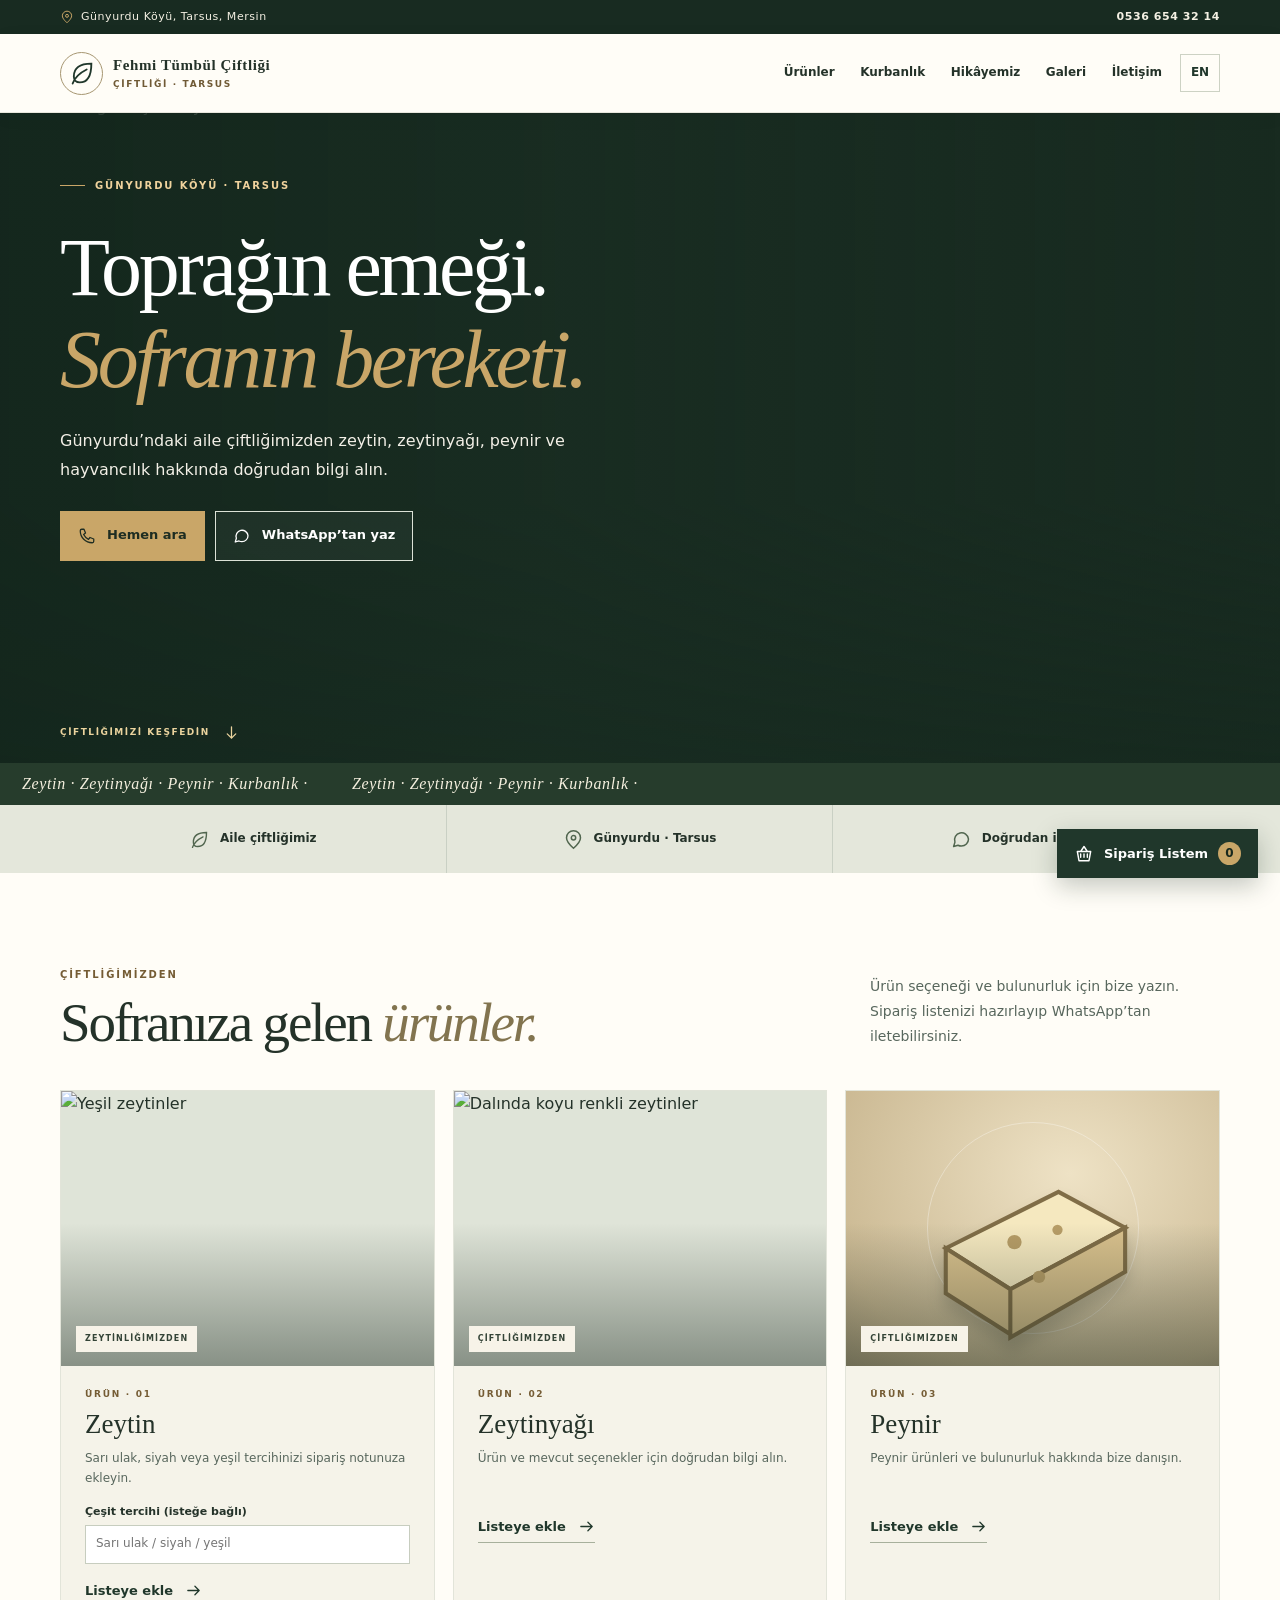
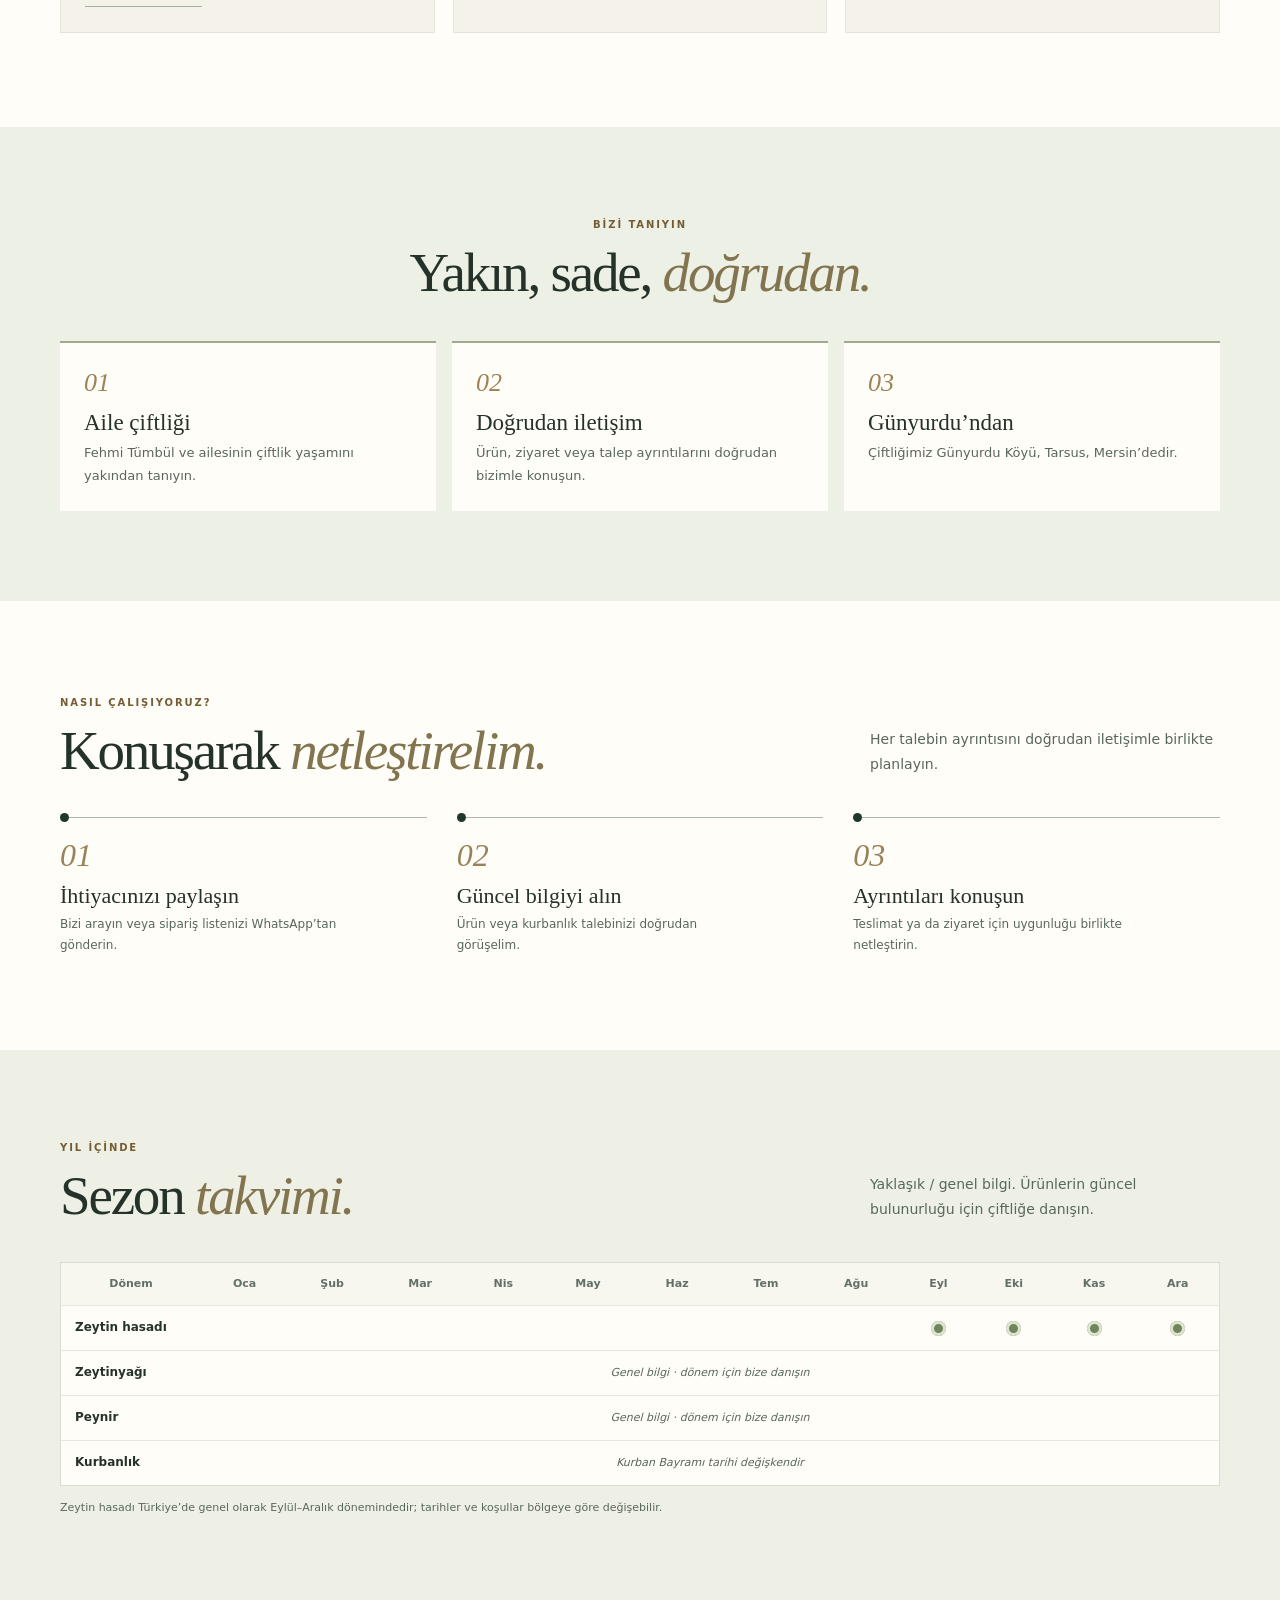
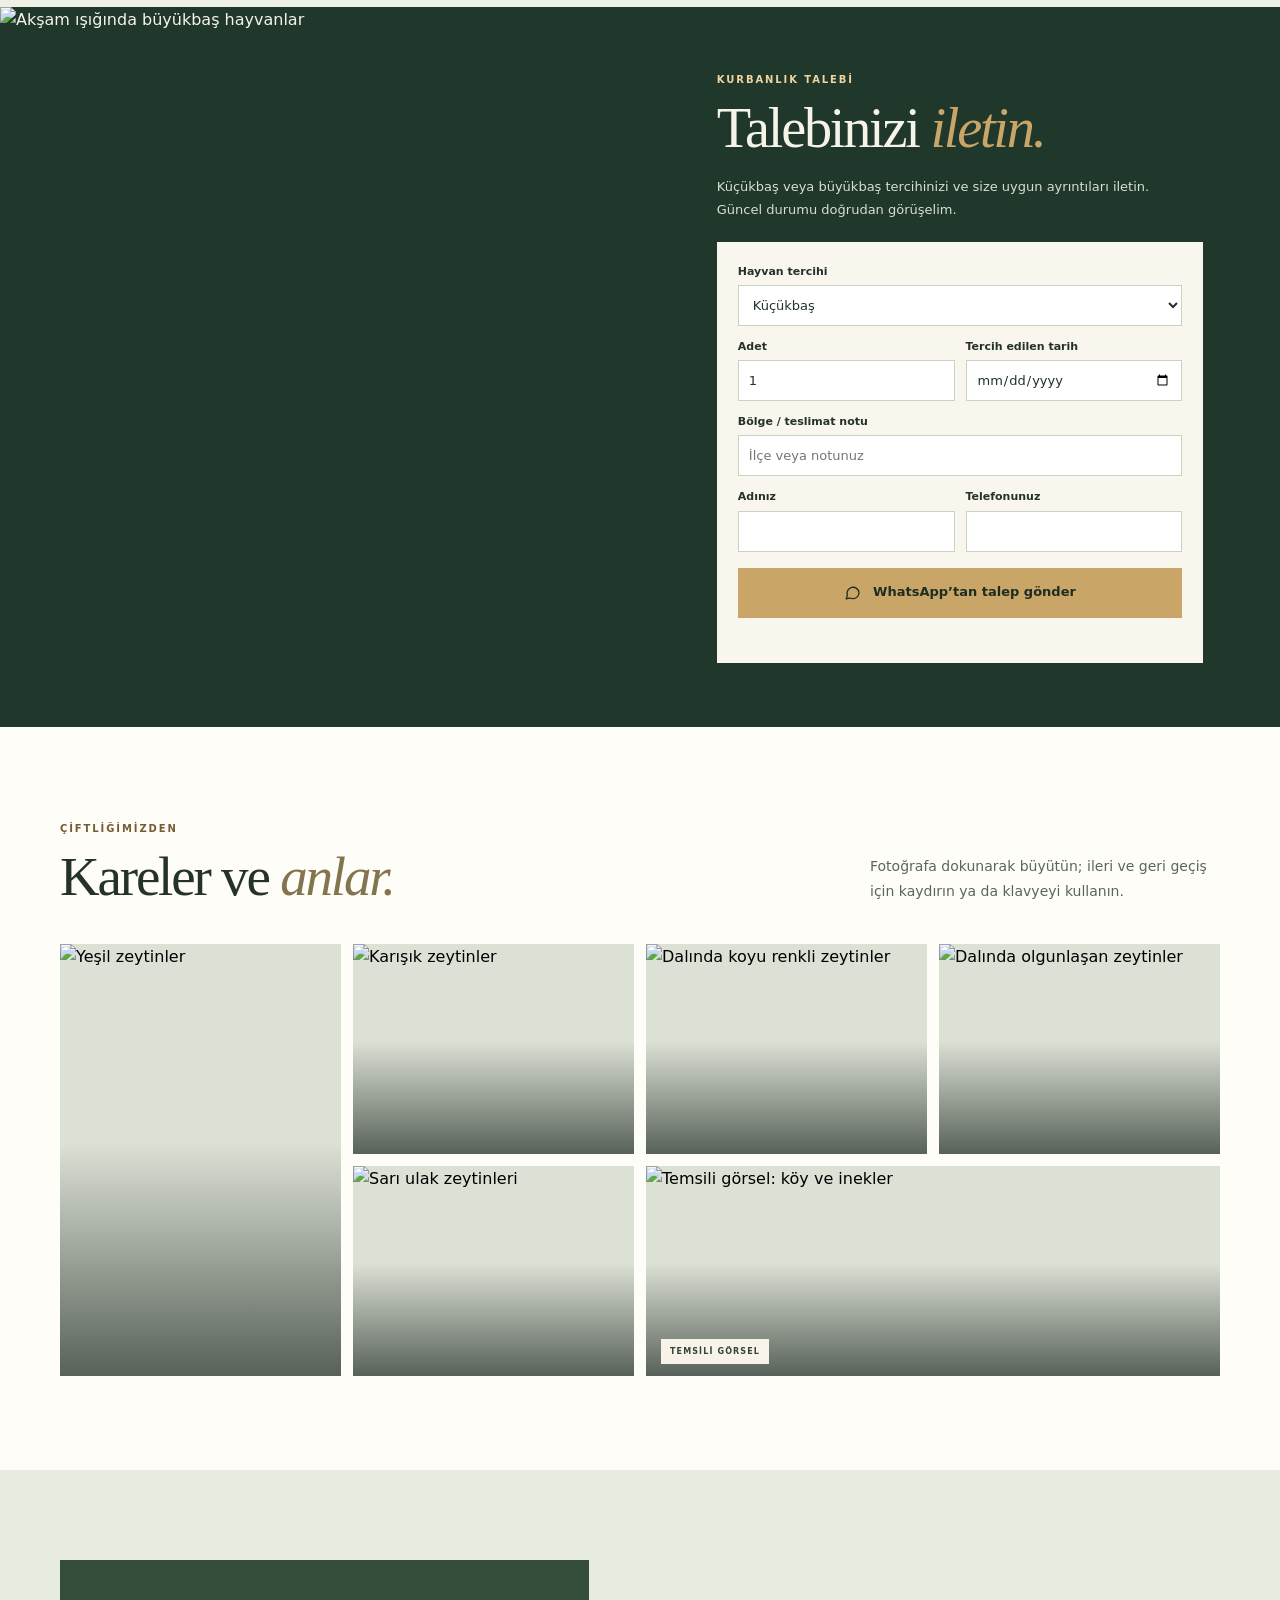
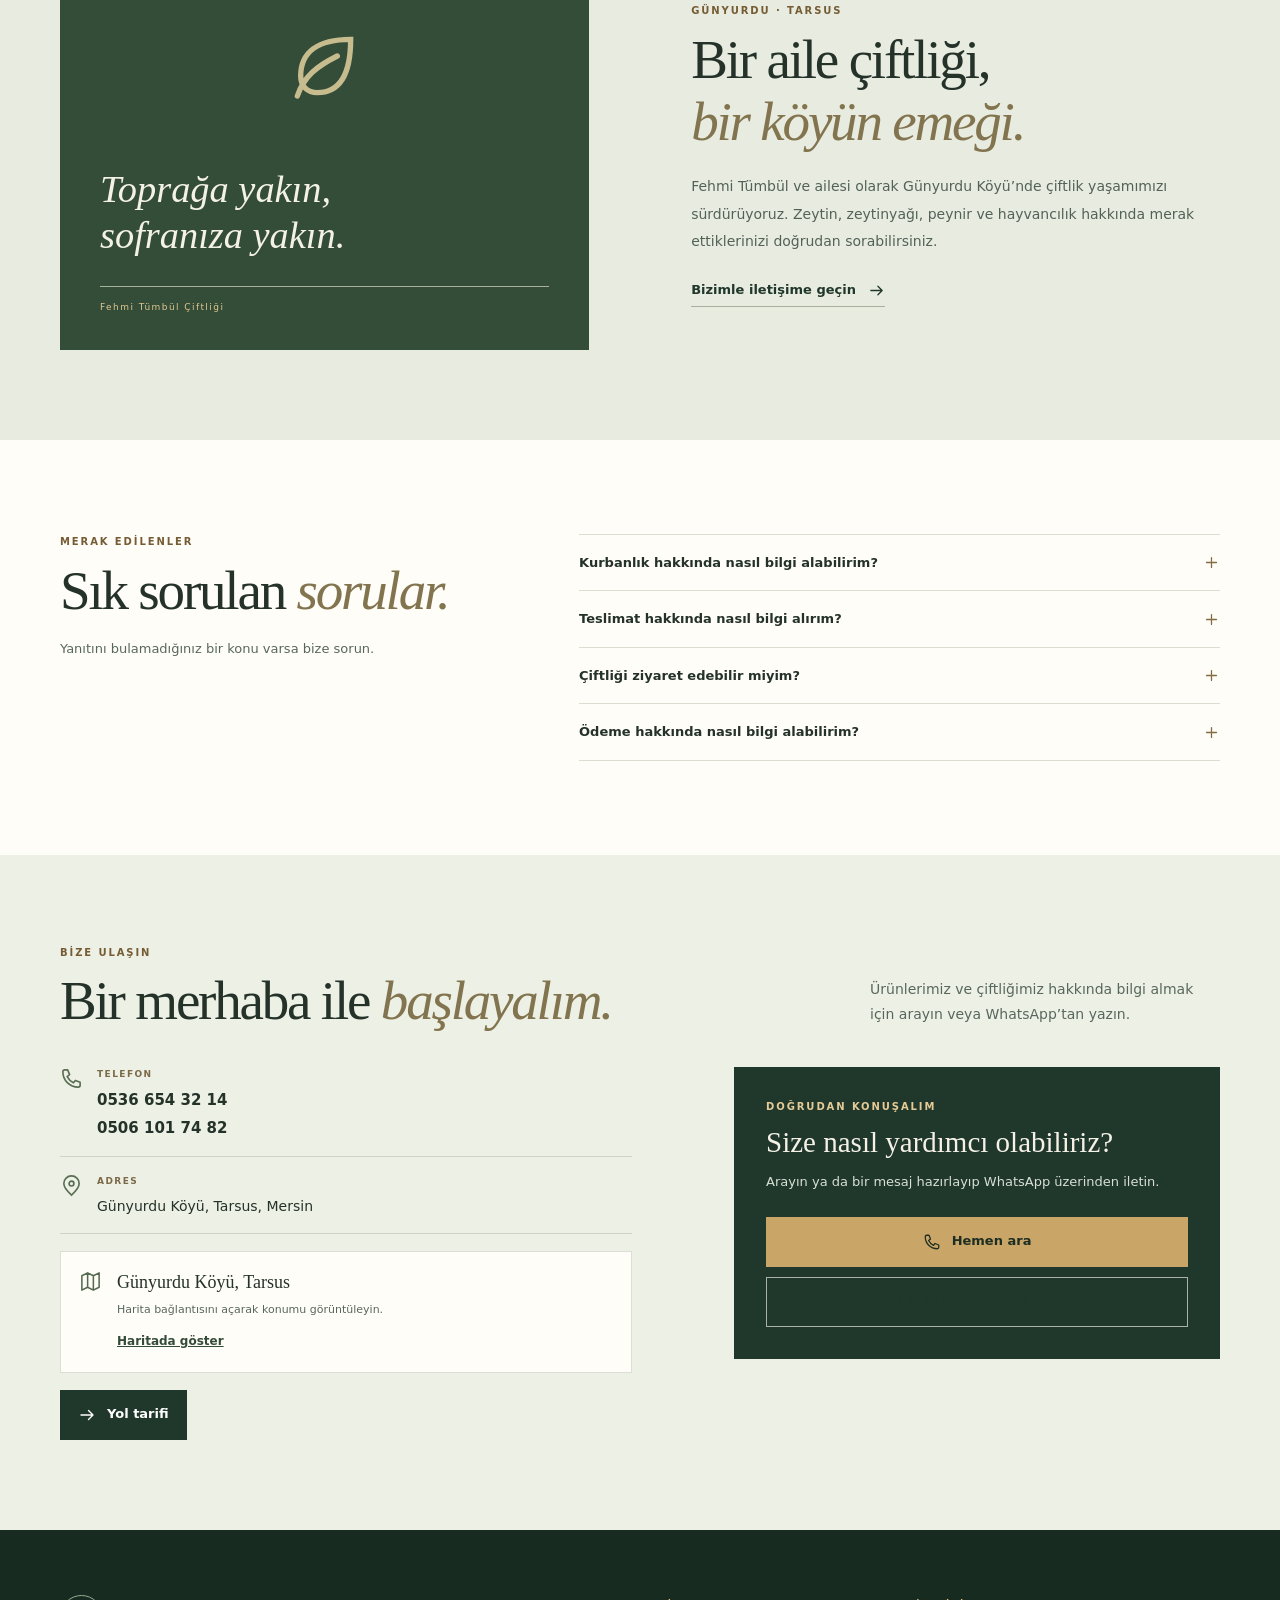
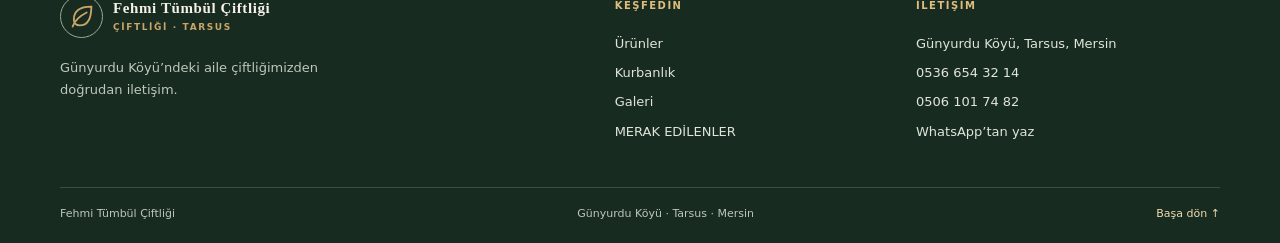
==== commit 12d566d5: "Update index.html for complete site" ====
--- a/index.html
+++ b/index.html
@@ -1,50 +1,27 @@
 <!doctype html>
 <html lang="tr">
 <head>
-  <meta charset="utf-8">
-  <meta name="viewport" content="width=device-width, initial-scale=1">
-  <meta name="theme-color" content="#20372b">
-  <meta name="description" content="Fehmi Tümbül Çiftliği, Günyurdu Köyü, Tarsus, Mersin. Zeytin, zeytinyağı, peynir ve kurbanlıklar hakkında doğrudan çiftliğimizden bilgi alın.">
-  <meta property="og:type" content="website">
-  <meta property="og:locale" content="tr_TR">
-  <meta property="og:title" content="Fehmi Tümbül Çiftliği | Toprağın emeği, sofranın bereketi">
-  <meta property="og:description" content="Günyurdu Köyü, Tarsus'taki aile çiftliğimizden zeytin, zeytinyağı, peynir ve kurbanlıklar hakkında bilgi alın.">
-  <meta property="og:image" content="https://customer-assets-v7afamib.emergentagent.net/wingman/11ca4e3b-ba49-4a88-9d04-02a1afc74f6c/attachments/9804b4cd0abc4eb2ad0aa899f8efaa9f_6c48bf24-2f9c-45c4-90ae-83da455396b3.jpeg">
-  <title>Fehmi Tümbül Çiftliği | Toprağın emeği, sofranın bereketi</title>
-  <script type="application/ld+json" id="business-schema">{"@context":"https://schema.org","@type":"Farm","name":"Fehmi Tümbül Çiftliği","description":"Günyurdu Köyü, Tarsus, Mersin'de aile çiftliği.","telephone":["+905366543214","+905061017482"],"address":{"@type":"PostalAddress","streetAddress":"Günyurdu Köyü","addressLocality":"Tarsus","addressRegion":"Mersin","addressCountry":"TR"}}</script>
-  <link rel="stylesheet" href="style.css">
-  <script src="app.js" defer></script>
+<meta charset="utf-8"><meta name="viewport" content="width=device-width,initial-scale=1,viewport-fit=cover"><meta name="theme-color" content="#20372b"><meta name="description" content="Fehmi Tümbül Çiftliği, Günyurdu Köyü, Tarsus, Mersin. Zeytin, zeytinyağı, peynir ve kurbanlık hakkında doğrudan bilgi alın.">
+<meta property="og:type" content="website"><meta property="og:locale" content="tr_TR"><meta property="og:title" content="Fehmi Tümbül Çiftliği | Toprağın emeği, sofranın bereketi"><meta property="og:description" content="Günyurdu Köyü, Tarsus'taki aile çiftliğimizden bilgi alın."><meta property="og:url" content="https://murtazatumbul24-spec.github.io/fehmi-tumbul-ciftligi/"><meta property="og:image" content="https://customer-assets-v7afamib.emergentagent.net/wingman/11ca4e3b-ba49-4a88-9d04-02a1afc74f6c/attachments/9804b4cd0abc4eb2ad0aa899f8efaa9f_6c48bf24-2f9c-45c4-90ae-83da455396b3.jpeg"><meta name="twitter:card" content="summary_large_image"><meta name="twitter:title" content="Fehmi Tümbül Çiftliği"><meta name="twitter:description" content="Günyurdu Köyü, Tarsus'taki aile çiftliğimizden bilgi alın."><meta name="twitter:image" content="https://customer-assets-v7afamib.emergentagent.net/wingman/11ca4e3b-ba49-4a88-9d04-02a1afc74f6c/attachments/9804b4cd0abc4eb2ad0aa899f8efaa9f_6c48bf24-2f9c-45c4-90ae-83da455396b3.jpeg">
+<link rel="canonical" href="https://murtazatumbul24-spec.github.io/fehmi-tumbul-ciftligi/"><link rel="preconnect" href="https://customer-assets-v7afamib.emergentagent.net"><link rel="icon" href="icon.svg" type="image/svg+xml"><link rel="manifest" href="manifest.webmanifest"><link rel="stylesheet" href="base.css"><link rel="stylesheet" href="sections.css"><link rel="stylesheet" href="responsive.css">
+<title>Fehmi Tümbül Çiftliği | Toprağın emeği, sofranın bereketi</title>
+<script type="application/ld+json" id="site-schema">{"@context":"https://schema.org","@graph":[{"@type":"Farm","@id":"https://murtazatumbul24-spec.github.io/fehmi-tumbul-ciftligi/#farm","name":"Fehmi Tümbül Çiftliği","url":"https://murtazatumbul24-spec.github.io/fehmi-tumbul-ciftligi/","telephone":["+905366543214","+905061017482"],"address":{"@type":"PostalAddress","streetAddress":"Günyurdu Köyü","addressLocality":"Tarsus","addressRegion":"Mersin","addressCountry":"TR"}},{"@type":"FAQPage","mainEntity":[{"@type":"Question","name":"Kurbanlık hakkında nasıl bilgi alabilirim?","acceptedAnswer":{"@type":"Answer","text":"Küçükbaş ve büyükbaş kurbanlıklar için güncel bilgi almak üzere çiftlikle iletişime geçin."}},{"@type":"Question","name":"Teslimat hakkında nasıl bilgi alırım?","acceptedAnswer":{"@type":"Answer","text":"Ürün ve konum bilgisiyle iletişime geçerek teslimat imkânını görüşebilirsiniz."}},{"@type":"Question","name":"Çiftliği ziyaret edebilir miyim?","acceptedAnswer":{"@type":"Answer","text":"Ziyaret öncesinde çiftlikle iletişime geçip uygun zamanı görüşün."}},{"@type":"Question","name":"Ödeme hakkında nasıl bilgi alabilirim?","acceptedAnswer":{"@type":"Answer","text":"Ödeme seçeneklerini sipariş öncesinde doğrudan çiftlikle görüşün."}}]},{"@type":"BreadcrumbList","itemListElement":[{"@type":"ListItem","position":1,"name":"Ana sayfa","item":"https://murtazatumbul24-spec.github.io/fehmi-tumbul-ciftligi/"}]}]}</script>
+<script src="translations-1.js" defer></script><script src="translations-2.js" defer></script><script src="i18n.js" defer></script><script src="content.js" defer></script><script src="app.js" defer></script><script src="shop.js" defer></script>
 </head>
 <body>
-  <!--
-    SİTE BİLGİLERİ — güncellemek için yalnızca bu JSON bloğunu düzenleyin.
-    İşletme adı, telefonlar, WhatsApp numarası ve adres sayfada otomatik kullanılır.
-    SITE_CONFIG
-    {
-      "businessName": "Fehmi Tümbül Çiftliği",
-      "phones": ["0536 654 32 14", "0506 101 74 82"],
-      "whatsappPhone": "905366543214",
-      "address": "Günyurdu Köyü, Tarsus, Mersin"
-    }
-    SITE_CONFIG
-  -->
-  <svg class="icon-library" xmlns="http://www.w3.org/2000/svg" aria-hidden="true"><symbol id="leaf" viewBox="0 0 40 40"><path d="M20 35V17m0 9C11 26 7 20 6 11c10 0 14 5 14 15Zm0-7C20 10 26 5 35 4c0 10-5 16-15 17" fill="none" stroke="currentColor" stroke-width="2" stroke-linecap="round" stroke-linejoin="round"/></symbol><symbol id="phone" viewBox="0 0 24 24"><path d="M4 3h4l2 5-2.5 2a16 16 0 0 0 6.5 6.5l2-2.5 5 2v4a2 2 0 0 1-2 2C10 22 2 14 2 5a2 2 0 0 1 2-2Z" fill="none" stroke="currentColor" stroke-width="1.8" stroke-linejoin="round"/></symbol><symbol id="chat" viewBox="0 0 24 24"><path d="M20 11.5a8 8 0 0 1-8 8 8.3 8.3 0 0 1-3.7-.9L3 20l1.4-5.1A8 8 0 1 1 20 11.5Z" fill="none" stroke="currentColor" stroke-width="1.8" stroke-linejoin="round"/><path d="M8 9c1 3 3 5 6 6l1.5-1.5" fill="none" stroke="currentColor" stroke-width="1.8" stroke-linecap="round"/></symbol><symbol id="arrow" viewBox="0 0 24 24"><path d="M4 12h16m-6-6 6 6-6 6" fill="none" stroke="currentColor" stroke-width="1.8" stroke-linecap="round" stroke-linejoin="round"/></symbol><symbol id="pin" viewBox="0 0 24 24"><path d="M20 10c0 5-8 12-8 12S4 15 4 10a8 8 0 1 1 16 0Z" fill="none" stroke="currentColor" stroke-width="1.8"/><circle cx="12" cy="10" r="2.5" fill="none" stroke="currentColor" stroke-width="1.8"/></symbol><symbol id="plus" viewBox="0 0 24 24"><path d="M12 5v14M5 12h14" fill="none" stroke="currentColor" stroke-width="1.8" stroke-linecap="round"/></symbol></svg>
-  <a class="skip" href="#icerik">İçeriğe geç</a>
-  <div class="topline"><div class="wrap top-inner"><span><svg class="icon"><use href="#pin"/></svg><span data-address>Günyurdu Köyü, Tarsus, Mersin</span></span><div><a data-phone="0" href="tel:+905366543214">0536 654 32 14</a><span class="top-sep" aria-hidden="true"></span><a data-phone="1" href="tel:+905061017482">0506 101 74 82</a></div></div></div>
-  <header class="header"><div class="wrap header-inner"><a class="brand" href="#anasayfa" aria-label="Fehmi Tümbül Çiftliği ana sayfa"><span class="brand-icon"><svg><use href="#leaf"/></svg></span><span class="brand-name"><strong>FEHMİ TÜMBÜL</strong><small>ÇİFTLİĞİ <i aria-hidden="true"></i> TARSUS</small></span></a><nav class="nav" id="site-nav" aria-label="Ana menü"><a href="#urunler">Ürünlerimiz</a><a href="#kurbanlik">Kurbanlık</a><a href="#hakkimizda">Hikâyemiz</a><a href="#galeri">Zeytinliğimiz</a><a href="#iletisim">İletişim</a></nav><a class="header-call" data-primary-tel href="tel:+905366543214"><svg class="icon"><use href="#phone"/></svg><span>Bizi arayın</span></a><button class="menu-toggle" type="button" aria-label="Menüyü aç" aria-controls="site-nav" aria-expanded="false"><span></span><span></span><span></span></button></div></header>
-  <main id="icerik">
-    <section class="hero" id="anasayfa"><div class="hero-media"><img src="https://customer-assets-v7afamib.emergentagent.net/wingman/11ca4e3b-ba49-4a88-9d04-02a1afc74f6c/attachments/9804b4cd0abc4eb2ad0aa899f8efaa9f_6c48bf24-2f9c-45c4-90ae-83da455396b3.jpeg" alt="Dalında olgunlaşan yeşil ve koyu renkli zeytinler" fetchpriority="high"></div><div class="wrap hero-content"><div class="hero-main" data-reveal><div class="eyebrow hero-kicker"><span class="line"></span> GÜNYURDU KÖYÜ / TARSUS</div><h1>Toprağın emeği.<br><em>Sofranın bereketi.</em></h1><p>Günyurdu’ndaki aile çiftliğimizden zeytin, zeytinyağı, peynir ve hayvancılık hakkında bilgi alın. Aradığınız şey için doğrudan bizimle konuşun.</p><div class="actions"><a class="btn btn-gold" data-primary-tel href="tel:+905366543214"><svg class="icon"><use href="#phone"/></svg> Hemen ara <svg class="icon end"><use href="#arrow"/></svg></a><a class="btn btn-ghost" data-whatsapp data-message="Merhaba, çiftliğiniz hakkında bilgi almak istiyorum." href="https://wa.me/905366543214" target="_blank" rel="noopener noreferrer"><svg class="icon"><use href="#chat"/></svg> WhatsApp’tan yaz</a></div></div><div class="hero-foot" data-reveal><span>ÇİFTLİĞİMİZDEN</span><span>Zeytin <b>/</b> Zeytinyağı <b>/</b> Peynir <b>/</b> Kurbanlık</span><a href="#urunler" aria-label="Ürünlerimizi keşfet"><svg class="icon"><use href="#arrow"/></svg></a></div></div></section>
-    <div class="trust-band"><div class="wrap trust-grid"><div><svg class="icon"><use href="#leaf"/></svg><span>Doğrudan çiftlikten</span></div><div><svg class="icon"><use href="#pin"/></svg><span>Tarsus / Günyurdu</span></div><div><svg class="icon"><use href="#chat"/></svg><span>Bir telefon kadar yakın</span></div></div></div>
-    <section class="section products" id="urunler"><div class="wrap"><div class="section-top" data-reveal><div><span class="eyebrow">01 / ÇİFTLİĞİMİZDEN</span><h2>Topraktan gelen <em>tatlar.</em></h2></div><p>Ürünlerimiz ve güncel bulunurluk hakkında bilgi almak için bize yazın. Ne aradığınızı birlikte konuşalım.</p></div><div class="product-grid"><article class="product-card" data-reveal><div class="product-visual olives"><div class="olive-pair"><img src="https://customer-assets-v7afamib.emergentagent.net/wingman/11ca4e3b-ba49-4a88-9d04-02a1afc74f6c/attachments/7bfede1f16a94fdf86b3ef1be5bd9884_c3464a34-6172-4dee-82f4-3a6c20c46bf9.jpeg" alt="Yeşil zeytinlerin yakın plan görünümü" loading="lazy"><img src="https://customer-assets-v7afamib.emergentagent.net/wingman/11ca4e3b-ba49-4a88-9d04-02a1afc74f6c/attachments/55859047bcb44348befeb0b13abf8af6_930123db-037b-4b12-b6e2-bfd83ff624c3.jpeg" alt="Hasat edilmiş yeşil ve mor zeytinler" loading="lazy"></div><span class="visual-tag">ZEYTİNLİĞİMİZDEN</span></div><div class="product-info"><span class="product-n">01 / Çiftlik ürünü</span><h3>Zeytin</h3><p>Zeytinlerimiz ve sofralık seçenekler hakkında doğrudan bilgi alın.</p><a class="text-link" data-whatsapp data-message="Merhaba, zeytinleriniz hakkında bilgi almak istiyorum." href="https://wa.me/905366543214" target="_blank" rel="noopener noreferrer">Bilgi al <svg class="icon"><use href="#arrow"/></svg></a></div></article><article class="product-card" data-reveal><div class="product-visual oil-art"><svg viewBox="0 0 260 270" aria-hidden="true"><path d="M107 40h46v28h-46zM112 68v24c-23 14-34 31-34 51v88h104v-88c0-20-11-37-34-51V68" fill="#596c43" stroke="#d9c595" stroke-width="3"/><path d="M78 173h104v58H78z" fill="#b69755"/><path d="M109 132c16-20 33-12 42 8-16 20-31 17-42-8Z" fill="#e4d0a0"/><path d="M110 135c13 4 25 7 44 6" stroke="#667851" stroke-width="3" fill="none"/><path d="M99 48h62M105 57h50" stroke="#d9c595" stroke-width="3"/></svg><span class="visual-tag">ÇİFTLİĞİMİZDEN</span></div><div class="product-info"><span class="product-n">02 / Çiftlik ürünü</span><h3>Zeytinyağı</h3><p>Zeytinyağımız ve mevcut seçenekler için bize ulaşın.</p><a class="text-link" data-whatsapp data-message="Merhaba, zeytinyağınız hakkında bilgi almak istiyorum." href="https://wa.me/905366543214" target="_blank" rel="noopener noreferrer">Bilgi al <svg class="icon"><use href="#arrow"/></svg></a></div></article><article class="product-card" data-reveal><div class="product-visual cheese-art"><svg viewBox="0 0 260 270" aria-hidden="true"><ellipse cx="130" cy="226" rx="90" ry="14" fill="#b6a581"/><path d="M57 179 172 125l46 40-116 60-45-46Z" fill="#eee2c0" stroke="#b9a676" stroke-width="3"/><path d="m57 179 45 46v-49l-45-35v38Zm45 46 116-60v-43l-116 54v49Z" fill="#e1ce9f" stroke="#b9a676" stroke-width="3"/><path d="m57 141 115-45 46 26-116 54-45-35Z" fill="#fff4d4" stroke="#b9a676" stroke-width="3"/><g fill="#d7c599"><circle cx="144" cy="139" r="7"/><circle cx="169" cy="119" r="4"/><circle cx="101" cy="144" r="5"/><circle cx="142" cy="183" r="6"/><circle cx="185" cy="165" r="4"/></g></svg><span class="visual-tag">ÇİFTLİĞİMİZDEN</span></div><div class="product-info"><span class="product-n">03 / Çiftlik ürünü</span><h3>Peynir</h3><p>Peynir ürünlerimiz ve güncel bulunurluk için bize yazın.</p><a class="text-link" data-whatsapp data-message="Merhaba, peynir ürünleriniz hakkında bilgi almak istiyorum." href="https://wa.me/905366543214" target="_blank" rel="noopener noreferrer">Bilgi al <svg class="icon"><use href="#arrow"/></svg></a></div></article></div></div></section>
-    <section class="section process"><div class="wrap"><div class="center-heading" data-reveal><span class="eyebrow">NASIL ÇALIŞIYORUZ?</span><h2>İletişim kurmak <em>çok kolay.</em></h2><p>Ürün ve ziyaret ayrıntılarını doğrudan konuşarak netleştirelim.</p></div><div class="steps"><div data-reveal><span>01</span><h3>Bizi arayın</h3><p>İhtiyacınızı telefonla ya da WhatsApp üzerinden paylaşın.</p></div><div data-reveal><span>02</span><h3>Bilgi alın</h3><p>Ürün veya hayvanlarla ilgili güncel durumu birlikte görüşelim.</p></div><div data-reveal><span>03</span><h3>Planlayalım</h3><p>Uygunsa teslim veya çiftlik ziyareti ayrıntılarını netleştirelim.</p></div></div></div></section>
-    <section class="livestock" id="kurbanlik"><div class="livestock-photo"><img src="https://customer-assets-v7afamib.emergentagent.net/wingman/11ca4e3b-ba49-4a88-9d04-02a1afc74f6c/attachments/d4152c5be9774cb3ab9b838beffd898f_1000006609_Original.jpeg" alt="Akşam ışığında merada otlayan büyükbaş hayvanlar" loading="lazy"></div><div class="livestock-body" data-reveal><span class="eyebrow">02 / ÇİFTLİK YAŞAMI</span><h2>Çiftliğimizde <em>hayvancılık.</em></h2><p>Küçükbaş ve büyükbaş hayvanlarımız ile kurbanlıklar hakkında bilgi almak için doğrudan bizi arayın.</p><div class="animal-types"><div><span>01</span><strong>Küçükbaş</strong><svg class="icon"><use href="#arrow"/></svg></div><div><span>02</span><strong>Büyükbaş</strong><svg class="icon"><use href="#arrow"/></svg></div></div><a class="btn btn-gold" data-primary-tel href="tel:+905366543214"><svg class="icon"><use href="#phone"/></svg> Kurbanlık için arayın <svg class="icon end"><use href="#arrow"/></svg></a><p class="visit-note">Çiftlik ziyareti ve kurbanlık seçimi için gelmeden önce lütfen arayın.</p></div></section>
-    <section class="section gallery" id="galeri"><div class="wrap"><div class="section-top" data-reveal><div><span class="eyebrow">03 / ZEYTİNLİĞİMİZDEN</span><h2>Dalından <em>kareler.</em></h2></div><p>Zeytinliğimizden ve hasattan kareler. Büyütmek için fotoğrafa dokunun.</p></div><div class="gallery-grid"><button type="button" class="gallery-item" data-reveal aria-label="Yeşil zeytin fotoğrafını büyüt"><img src="https://customer-assets-v7afamib.emergentagent.net/wingman/11ca4e3b-ba49-4a88-9d04-02a1afc74f6c/attachments/7bfede1f16a94fdf86b3ef1be5bd9884_c3464a34-6172-4dee-82f4-3a6c20c46bf9.jpeg" alt="Yeşil zeytinler" loading="lazy"><span>01 <svg class="icon"><use href="#plus"/></svg></span></button><button type="button" class="gallery-item" data-reveal aria-label="Hasat edilen zeytin fotoğrafını büyüt"><img src="https://customer-assets-v7afamib.emergentagent.net/wingman/11ca4e3b-ba49-4a88-9d04-02a1afc74f6c/attachments/55859047bcb44348befeb0b13abf8af6_930123db-037b-4b12-b6e2-bfd83ff624c3.jpeg" alt="Hasat edilmiş yeşil ve mor zeytinler" loading="lazy"><span>02 <svg class="icon"><use href="#plus"/></svg></span></button><button type="button" class="gallery-item" data-reveal aria-label="Koyu zeytinli dal fotoğrafını büyüt"><img src="https://customer-assets-v7afamib.emergentagent.net/wingman/11ca4e3b-ba49-4a88-9d04-02a1afc74f6c/attachments/731f91e39839439497ac5877cbfa25f7_3cd07f26-03be-454f-ac5b-1d930cec2d91.jpeg" alt="Dalında koyu renkli zeytinler" loading="lazy"><span>03 <svg class="icon"><use href="#plus"/></svg></span></button><button type="button" class="gallery-item" data-reveal aria-label="Olgunlaşan zeytin fotoğrafını büyüt"><img src="https://customer-assets-v7afamib.emergentagent.net/wingman/11ca4e3b-ba49-4a88-9d04-02a1afc74f6c/attachments/9804b4cd0abc4eb2ad0aa899f8efaa9f_6c48bf24-2f9c-45c4-90ae-83da455396b3.jpeg" alt="Dalında olgunlaşan zeytinler" loading="lazy"><span>04 <svg class="icon"><use href="#plus"/></svg></span></button></div></div></section>
-    <section class="section about" id="hakkimizda"><div class="wrap about-grid"><div class="about-quote" data-reveal><span class="eyebrow">GÜNYURDU / TARSUS</span><svg aria-hidden="true"><use href="#leaf"/></svg><p>Toprağa yakın,<br>sofranıza yakın.</p><span class="about-rule"></span><small>FEHMİ TÜMBÜL ÇİFTLİĞİ</small></div><div class="about-copy" data-reveal><span class="eyebrow">04 / HİKÂYEMİZ</span><h2>Bir aile çiftliği,<br><em>bir köyün emeği.</em></h2><p>Fehmi Tümbül ve ailesi olarak Günyurdu Köyü’nde çiftlik yaşamımızı sürdürüyoruz. Zeytin, zeytinyağı ve peynir ürünlerimiz ile küçükbaş ve büyükbaş hayvancılık hakkında merak ettiklerinizi bize doğrudan sorabilirsiniz.</p><a class="text-link" href="#iletisim">Bizimle iletişime geçin <svg class="icon"><use href="#arrow"/></svg></a></div></div></section>
-    <section class="section faq" id="sss"><div class="wrap faq-grid"><div data-reveal><span class="eyebrow">MERAK EDİLENLER</span><h2>Sık sorulan <em>sorular.</em></h2><p>Başka sorunuz varsa bir telefon uzağınızdayız.</p></div><div class="faq-list" data-reveal><details><summary>Kurbanlık hakkında nasıl bilgi alabilirim?<svg class="icon"><use href="#plus"/></svg></summary><p>Küçükbaş ve büyükbaş kurbanlıklar için bizi arayarak güncel uygunluğu ve ayrıntıları sorabilirsiniz.</p></details><details><summary>Çiftliği ziyaret edebilir miyim?<svg class="icon"><use href="#plus"/></svg></summary><p>Ziyaret planı için gelmeden önce arayıp uygun zamanı görüşmenizi rica ederiz.</p></details><details><summary>Ürünlerin bulunurluğunu nasıl öğrenirim?<svg class="icon"><use href="#plus"/></svg></summary><p>Zeytin, zeytinyağı ve peynir ürünleriyle ilgili güncel bilgi için telefonla veya WhatsApp üzerinden iletişime geçebilirsiniz.</p></details><details><summary>Teslimat hakkında nasıl bilgi alırım?<svg class="icon"><use href="#plus"/></svg></summary><p>Bulunduğunuz yeri ve istediğiniz ürünü bizimle paylaşın; teslim imkânını ve koşullarını birlikte netleştirelim.</p></details></div></div></section>
-    <section class="section contact" id="iletisim"><div class="wrap"><div class="section-top" data-reveal><div><span class="eyebrow">05 / İLETİŞİM</span><h2>Bir merhaba ile <em>başlayalım.</em></h2></div><p>Ürünlerimiz ve çiftliğimiz hakkında bilgi almak için arayın veya WhatsApp’tan yazın.</p></div><div class="contact-grid"><div class="contact-details" data-reveal><h3>Doğrudan bize ulaşın.</h3><div class="contact-row"><svg class="icon"><use href="#phone"/></svg><div><span>TELEFON</span><a data-phone="0" href="tel:+905366543214">0536 654 32 14</a><a data-phone="1" href="tel:+905061017482">0506 101 74 82</a></div></div><div class="contact-row"><svg class="icon"><use href="#pin"/></svg><div><span>ADRES</span><p data-address>Günyurdu Köyü, Tarsus, Mersin</p></div></div><div class="contact-links"><a class="text-link" data-whatsapp data-message="Merhaba, çiftliğiniz hakkında bilgi almak istiyorum." href="https://wa.me/905366543214" target="_blank" rel="noopener noreferrer">WhatsApp <svg class="icon"><use href="#arrow"/></svg></a><a class="text-link" href="https://www.google.com/maps/search/?api=1&amp;query=G%C3%BCnyurdu+K%C3%B6y%C3%BC+Tarsus+Mersin" target="_blank" rel="noopener noreferrer">Yol tarifi <svg class="icon"><use href="#arrow"/></svg></a></div></div><form class="contact-form" id="contact-form" data-reveal><span class="eyebrow">MESAJINIZI HAZIRLAYIN</span><h3>Size nasıl yardımcı olabiliriz?</h3><p>Mesajınız WhatsApp’ta açılır; göndermeden önce kontrol edebilirsiniz.</p><label for="name">Adınız</label><input id="name" name="name" autocomplete="name" required placeholder="Adınızı yazın"><label for="phone-input">Telefon numaranız</label><input id="phone-input" name="phone" type="tel" autocomplete="tel" required placeholder="05xx xxx xx xx"><label for="message">Mesajınız</label><textarea id="message" name="message" rows="4" required placeholder="Ne hakkında bilgi almak istersiniz?"></textarea><button type="submit" class="btn btn-gold">WhatsApp’ta mesaj oluştur <svg class="icon end"><use href="#arrow"/></svg></button><p id="form-status" class="form-status" role="status" aria-live="polite"></p></form></div></div></section>
-  </main>
-  <footer class="footer"><div class="wrap"><div class="footer-top"><div><a class="brand footer-brand" href="#anasayfa"><span class="brand-icon"><svg><use href="#leaf"/></svg></span><span class="brand-name"><strong>FEHMİ TÜMBÜL</strong><small>ÇİFTLİĞİ <i aria-hidden="true"></i> TARSUS</small></span></a><p>Günyurdu Köyü’ndeki aile çiftliğimizden, doğrudan size.</p></div><div><h3>Keşfedin</h3><a href="#urunler">Ürünlerimiz</a><a href="#kurbanlik">Kurbanlık</a><a href="#hakkimizda">Hikâyemiz</a><a href="#galeri">Zeytinliğimiz</a><a href="#sss">Sık sorulan sorular</a></div><div><h3>İletişim</h3><span data-address>Günyurdu Köyü, Tarsus, Mersin</span><a data-phone="0" href="tel:+905366543214">0536 654 32 14</a><a data-phone="1" href="tel:+905061017482">0506 101 74 82</a><a data-whatsapp data-message="Merhaba, çiftliğiniz hakkında bilgi almak istiyorum." href="https://wa.me/905366543214" target="_blank" rel="noopener noreferrer">WhatsApp</a></div></div><div class="footer-bottom"><span>© <span id="year">2026</span> <span data-business-name>Fehmi Tümbül Çiftliği</span>. Tüm hakları saklıdır.</span><span>Günyurdu Köyü · Tarsus · Mersin</span></div></div></footer>
-  <nav class="mobile-bar" aria-label="Hızlı iletişim"><a data-primary-tel href="tel:+905366543214"><svg class="icon"><use href="#phone"/></svg>Ara</a><a data-whatsapp data-message="Merhaba, çiftliğiniz hakkında bilgi almak istiyorum." href="https://wa.me/905366543214" target="_blank" rel="noopener noreferrer"><svg class="icon"><use href="#chat"/></svg>WhatsApp</a></nav>
-  <dialog id="lightbox" aria-label="Fotoğraf görüntüleyici"><button type="button" class="lightbox-close" aria-label="Fotoğrafı kapat">Kapat <span aria-hidden="true">×</span></button><figure><div class="lightbox-image"><img alt=""></div><figcaption></figcaption></figure></dialog>
-</body>
-</html>
+<!-- SITE_CONFIG
+{"businessName":"Fehmi Tümbül Çiftliği","phones":["0536 654 32 14","0506 101 74 82"],"whatsappPhone":"905366543214","address":"Günyurdu Köyü, Tarsus, Mersin"}
+SITE_CONFIG -->
+<svg class="icons" xmlns="http://www.w3.org/2000/svg" aria-hidden="true"><symbol id="leaf" viewBox="0 0 24 24"><path d="M20 4C10 4 5 8 5 15c0 3 2 5 5 5 7 0 10-6 10-16ZM4 21c2-6 6-9 12-12" fill="none" stroke="currentColor" stroke-width="1.6" stroke-linecap="round"/></symbol><symbol id="phone" viewBox="0 0 24 24"><path d="M5 3h3l2 5-2.5 2a15 15 0 0 0 6.5 6.5l2-2.5 5 2v3a2 2 0 0 1-2 2C10 21 3 14 3 5a2 2 0 0 1 2-2Z" fill="none" stroke="currentColor" stroke-width="1.7" stroke-linejoin="round"/></symbol><symbol id="chat" viewBox="0 0 24 24"><path d="M20 11.5a8 8 0 0 1-8 8 8.5 8.5 0 0 1-4-.9L3 20l1.5-5A8 8 0 1 1 20 11.5Z" fill="none" stroke="currentColor" stroke-width="1.7" stroke-linejoin="round"/></symbol><symbol id="pin" viewBox="0 0 24 24"><path d="M20 10c0 5-8 12-8 12S4 15 4 10a8 8 0 1 1 16 0Z" fill="none" stroke="currentColor" stroke-width="1.7"/><circle cx="12" cy="10" r="2.5" fill="none" stroke="currentColor" stroke-width="1.7"/></symbol><symbol id="arrow" viewBox="0 0 24 24"><path d="M4 12h16m-6-6 6 6-6 6" fill="none" stroke="currentColor" stroke-width="1.8" stroke-linecap="round" stroke-linejoin="round"/></symbol><symbol id="basket" viewBox="0 0 24 24"><path d="m4 9 2 11h12l2-11H4Zm4 0 4-6 4 6m-8 3v4m4-4v4m4-4v4" fill="none" stroke="currentColor" stroke-width="1.7" stroke-linecap="round" stroke-linejoin="round"/></symbol><symbol id="plus" viewBox="0 0 24 24"><path d="M12 5v14M5 12h14" fill="none" stroke="currentColor" stroke-width="1.8" stroke-linecap="round"/></symbol><symbol id="minus" viewBox="0 0 24 24"><path d="M5 12h14" fill="none" stroke="currentColor" stroke-width="1.8" stroke-linecap="round"/></symbol><symbol id="map" viewBox="0 0 24 24"><path d="m3 6 6-3 6 3 6-3v15l-6 3-6-3-6 3V6Zm6-3v15m6-12v15" fill="none" stroke="currentColor" stroke-width="1.6" stroke-linejoin="round"/></symbol><symbol id="close" viewBox="0 0 24 24"><path d="m6 6 12 12M18 6 6 18" fill="none" stroke="currentColor" stroke-width="1.8" stroke-linecap="round"/></symbol><symbol id="check" viewBox="0 0 24 24"><path d="m5 12 4 4L19 6" fill="none" stroke="currentColor" stroke-width="1.8" stroke-linecap="round" stroke-linejoin="round"/></symbol></svg>
+<a class="skip" href="#main" data-i18n="skip">İçeriğe geç</a><div class="progress" aria-hidden="true"><span id="progress-fill"></span></div>
+<div class="topline" role="region" aria-label="Çiftlik konum ve iletişim" data-i18n-aria-label="quickBusiness"><div class="wrap topline-inner"><span><svg class="icon"><use href="#pin"/></svg><span data-address>Günyurdu Köyü, Tarsus, Mersin</span></span><a data-phone="0" href="tel:+905366543214">0536 654 32 14</a></div></div>
+<header class="header"><div class="wrap header-inner"><a class="brand" href="#home" aria-label="Fehmi Tümbül Çiftliği" data-i18n-aria-label="brandLabel"><span class="brand-mark"><svg class="icon"><use href="#leaf"/></svg></span><span><strong data-business-name>FEHMİ TÜMBÜL</strong><small data-i18n="brandCaption">ÇİFTLİĞİ · TARSUS</small></span></a><nav class="nav" id="site-nav" aria-label="Ana menü" data-i18n-aria-label="navLabel"><a href="#products" data-i18n="navProducts">Ürünler</a><a href="#sacrifice" data-i18n="navLivestock">Kurbanlık</a><a href="#story" data-i18n="navStory">Hikâyemiz</a><a href="#gallery" data-i18n="navGallery">Galeri</a><a href="#contact" data-i18n="navContact">İletişim</a></nav><button class="lang-toggle" id="language-toggle" type="button" aria-label="Switch to English">EN</button><button class="menu-toggle" type="button" aria-expanded="false" aria-controls="site-nav" aria-label="Menüyü aç" data-i18n-aria-label="menuOpen"><span></span><span></span><span></span></button></div></header>
+<main id="main"></main>
+<footer class="footer"><div class="wrap footer-grid"><div><a class="brand footer-brand" href="#home"><span class="brand-mark"><svg class="icon"><use href="#leaf"/></svg></span><span><strong data-business-name>FEHMİ TÜMBÜL</strong><small data-i18n="brandCaption">ÇİFTLİĞİ · TARSUS</small></span></a><p data-i18n="footerIntro">Günyurdu Köyü’ndeki aile çiftliğimizden doğrudan iletişim.</p></div><div><h2 data-i18n="footerExplore">KEŞFEDİN</h2><a href="#products" data-i18n="navProducts">Ürünler</a><a href="#sacrifice" data-i18n="navLivestock">Kurbanlık</a><a href="#gallery" data-i18n="navGallery">Galeri</a><a href="#faq" data-i18n="faqEyebrow">Merak edilenler</a></div><div><h2 data-i18n="footerContact">İLETİŞİM</h2><span data-address>Günyurdu Köyü, Tarsus, Mersin</span><a data-phone="0" href="tel:+905366543214">0536 654 32 14</a><a data-phone="1" href="tel:+905061017482">0506 101 74 82</a><a data-whatsapp data-message="Merhaba, çiftliğiniz hakkında bilgi almak istiyorum." href="https://wa.me/905366543214" data-i18n="writeWhatsapp">WhatsApp’tan yaz</a></div></div><div class="wrap footer-bottom"><span data-business-name>Fehmi Tümbül Çiftliği</span><span data-i18n="footerPlace">Günyurdu Köyü · Tarsus · Mersin</span><a href="#home" data-i18n="backTop">Başa dön ↑</a></div></footer>
+<button class="floating-basket" type="button" data-open-basket aria-label="Sipariş listesini aç" data-i18n-aria-label="openBasket"><svg class="icon"><use href="#basket"/></svg><span data-i18n="basket">Sipariş Listem</span><b class="basket-count" data-basket-count>0</b></button>
+<nav class="mobile-bar" aria-label="Hızlı iletişim" data-i18n-aria-label="quickLinks"><a data-primary-tel href="tel:+905366543214"><svg class="icon"><use href="#phone"/></svg><span data-i18n="callShort">Ara</span></a><a data-whatsapp data-message="Merhaba, çiftliğiniz hakkında bilgi almak istiyorum." href="https://wa.me/905366543214"><svg class="icon"><use href="#chat"/></svg><span data-i18n="whatsappShort">WhatsApp</span></a><button type="button" data-open-basket><svg class="icon"><use href="#basket"/></svg><span data-i18n="basketShort">Sepet</span><b class="basket-count" data-basket-count>0</b></button></nav>
+<button class="back-top" type="button" id="back-top" aria-label="Başa dön" data-i18n-aria-label="backTopLabel">↑</button><aside class="install-hint" id="install-hint" hidden><span data-i18n="installHint">Ana ekrana ekleyerek kolayca açın.</span><button id="install-button" type="button" data-i18n="installButton">Ana ekrana ekle</button></aside>
+<dialog class="sheet" id="basket-dialog" aria-labelledby="basket-title"><div class="sheet-grip" aria-hidden="true"></div><div class="sheet-head"><div><p class="eyebrow" data-i18n="orderEyebrow">WHATSAPP SİPARİŞ LİSTESİ</p><h2 id="basket-title" data-i18n="basket">Sipariş Listem</h2></div><button class="icon-button" type="button" data-close-basket aria-label="Kapat" data-i18n-aria-label="close"><svg class="icon"><use href="#close"/></svg></button></div><p class="sheet-intro" data-i18n="basketIntro">İstediğiniz ürünleri listeye ekleyin; fiyat bilgisi içermez.</p><div id="basket-items" class="basket-items"></div><p id="basket-empty" class="empty-state" data-i18n="basketEmpty">Listeniz henüz boş. Ürünlerden ekleyebilirsiniz.</p><label for="order-note" data-i18n="orderNote">Sipariş notu</label><textarea id="order-note" rows="3" maxlength="400" data-i18n-placeholder="orderNotePlaceholder" placeholder="Notunuz (isteğe bağlı)"></textarea><button class="button button-gold send-order" id="send-order" type="button"><svg class="icon"><use href="#chat"/></svg><span data-i18n="sendOrder">WhatsApp’tan siparişi gönder</span></button><p class="form-status" id="basket-status" role="status" aria-live="polite"></p></dialog>
+<dialog class="lightbox" id="lightbox" aria-label="Fotoğraf görüntüleyici" data-i18n-aria-label="lightboxLabel"><button class="lightbox-close" type="button" aria-label="Kapat" data-i18n-aria-label="close"><svg class="icon"><use href="#close"/></svg></button><button class="lightbox-prev" type="button" aria-label="Önceki fotoğraf" data-i18n-aria-label="previousPhoto">‹</button><figure><img alt=""><figcaption></figcaption></figure><button class="lightbox-next" type="button" aria-label="Sonraki fotoğraf" data-i18n-aria-label="nextPhoto">›</button><p class="lightbox-count" aria-live="polite"></p></dialog>
+<script>if('serviceWorker' in navigator && location.protocol!=='file:')addEventListener('load',()=>navigator.serviceWorker.register('./sw.js').catch(()=>{}));</script>
+</body></html>
--- a/base.css
+++ b/base.css
@@ -0,0 +1 @@
+:root{--olive:#20372b;--olive-soft:#344b39;--cream:#f5f2e8;--paper:#fffdf7;--gold:#c9a668;--ink:#243229;--muted:#58675d;--line:#daddd0;--serif:Georgia,'Times New Roman',serif;--wrap:1160px}*{box-sizing:border-box}html{scroll-behavior:smooth;scroll-padding-top:96px}body{margin:0;background:var(--paper);color:var(--ink);font:16px/1.65 system-ui,-apple-system,BlinkMacSystemFont,'Segoe UI',sans-serif}a{color:inherit;text-decoration:none}button,input,select,textarea{font:inherit}button{cursor:pointer}img,svg{display:block}img{max-width:100%}[hidden]{display:none!important}.icons{position:absolute;width:0;height:0;overflow:hidden}.icon{width:20px;height:20px;flex:none}.wrap{width:min(calc(100% - 48px),var(--wrap));margin-inline:auto}.skip{position:fixed;left:12px;top:-80px;z-index:100;background:#fff;padding:12px;color:#111}.skip:focus{top:12px}:focus-visible{outline:3px solid #946a24;outline-offset:4px}.progress{height:3px;position:fixed;inset:0 0 auto;z-index:90;background:transparent}.progress span{display:block;width:0;height:100%;background:var(--gold)}.topline{background:#182b21;color:#f4f0e3;font-size:11px;letter-spacing:.05em}.topline-inner{height:34px;display:flex;justify-content:space-between;align-items:center}.topline-inner>span{display:flex;align-items:center;gap:7px}.topline .icon{width:14px;height:14px;color:var(--gold)}.topline a{font-weight:700}.topline a:hover{text-decoration:underline}.header{position:sticky;top:0;z-index:30;background:var(--paper);border-bottom:1px solid #e8e7dd;box-shadow:0 4px 18px #14251a0b}.header-inner{height:78px;display:flex;align-items:center;gap:18px}.brand{display:inline-flex;align-items:center;gap:10px;white-space:nowrap}.brand-mark{width:43px;height:43px;border:1px solid #a69671;border-radius:50%;display:grid;place-items:center;color:var(--olive)}.brand-mark .icon{width:28px;height:28px}.brand strong,.brand small{display:block}.brand strong{font:700 15px/1.2 var(--serif);letter-spacing:.04em}.brand small{margin-top:5px;font-size:9px;line-height:1.2;letter-spacing:.18em;color:#705a35;font-weight:750}.nav{display:flex;align-items:center;gap:clamp(13px,2vw,27px);margin-left:auto}.nav a{font-size:12px;font-weight:700;white-space:nowrap}.nav a:hover,.footer a:hover{color:#a47b3f}.lang-toggle,.menu-toggle{border:1px solid #cdd2c4;background:transparent;color:var(--olive);font-weight:750}.lang-toggle{width:40px;height:38px;font-size:12px}.menu-toggle{display:none;padding:8px}.menu-toggle span{display:block;width:21px;height:2px;margin:4px;background:var(--olive)}h1,h2,h3,p{margin-top:0}h1,h2{font-family:var(--serif);font-weight:400;letter-spacing:-.04em;line-height:1.12}h1{font-size:clamp(49px,6.4vw,88px);margin:19px 0 20px}h2{font-size:clamp(38px,4.3vw,57px);margin:11px 0}.eyebrow{font-size:10px;line-height:1.5;letter-spacing:.19em;font-weight:800;color:#755c34}.eyebrow.light{color:#f0d39d}.button{min-height:50px;display:inline-flex;align-items:center;justify-content:center;gap:11px;padding:12px 17px;border:1px solid transparent;font-size:13px;font-weight:750;line-height:1.3;transition:background .2s,transform .2s}.button:hover{transform:translateY(-2px)}.button .icon{width:18px;height:18px}.button-gold{background:var(--gold);color:#1e2d22}.button-gold:hover{background:#dfbd7d}.button-dark{background:var(--olive);color:#fff}.button-dark:hover{background:#37513c}.button-outline{border-color:#dce2d7;color:white;background:#ffffff0a}.button-outline:hover{background:#ffffff20}.button-outline-dark{border-color:#aab4a6;color:var(--olive);background:transparent}.button-outline-dark:hover{background:#edf0e7}.full{width:100%}.text-button{display:inline-flex;align-items:center;gap:12px;padding:0 0 5px;border:0;border-bottom:1px solid #a7b09c;background:transparent;color:var(--olive);font-size:13px;font-weight:750;text-align:left}.text-button .icon{width:17px;height:17px;transition:transform .2s}.text-button:hover .icon{transform:translateX(4px)}.section{padding:94px 0}.section-soft{padding:90px 0;background:#eef0e5}.section-heading{display:flex;align-items:end;justify-content:space-between;gap:38px;margin-bottom:36px}.section-heading h2{margin:9px 0 0}.section-heading h2 em,.center-heading h2 em,.story-copy h2 em,.faq h2 em{color:#82744f;font-weight:400}.section-heading>p{max-width:350px;margin:0 0 4px;color:var(--muted);font-size:14px;line-height:1.8}.center-heading{text-align:center}.center-heading h2{margin-top:9px}.form-status{min-height:1.2em;margin:10px 0 0;font-size:12px;color:var(--olive)}.visually-hidden{position:absolute!important;width:1px;height:1px;padding:0;margin:-1px;overflow:hidden;clip:rect(0,0,0,0);white-space:nowrap;border:0}.marquee{overflow:hidden;background:#263c2c;color:#f5f0df;white-space:nowrap}.marquee>div{display:flex;width:max-content;animation:marquee 30s linear infinite}.marquee span{padding:12px 22px;font:italic 16px var(--serif);letter-spacing:.04em}.marquee:hover>div{animation-play-state:paused}@keyframes marquee{to{transform:translateX(-50%)}}.trust-strip{background:#e4e7db}.trust-grid{display:grid;grid-template-columns:repeat(3,1fr)}.trust-grid p{margin:0;min-height:68px;display:flex;align-items:center;justify-content:center;gap:10px;border-right:1px solid #c9d0c4;font-size:12px;font-weight:700}.trust-grid p:last-child{border:0}.trust-grid .icon{color:#51664f;width:21px;height:21px}.mobile-bar{display:none}.floating-basket{position:fixed;right:22px;bottom:22px;z-index:29;display:flex;align-items:center;gap:10px;border:0;background:var(--olive);color:#fff;padding:13px 17px;box-shadow:0 8px 25px #12271c40;font-size:13px;font-weight:750}.floating-basket:hover{background:#38543e}.basket-count{min-width:23px;height:23px;border-radius:20px;display:grid;place-items:center;background:var(--gold);color:#18281d;font-size:12px}.back-top{position:fixed;right:25px;bottom:83px;z-index:28;width:43px;height:43px;border:1px solid #64715f;border-radius:50%;background:var(--paper);color:var(--olive);font-size:22px;opacity:0;pointer-events:none;transform:translateY(8px);transition:opacity .2s,transform .2s}.back-top.is-visible{opacity:1;pointer-events:auto;transform:none}.install-hint{position:fixed;z-index:45;bottom:20px;left:50%;transform:translateX(-50%);display:flex;align-items:center;gap:12px;padding:10px 14px;background:#fff;color:var(--ink);box-shadow:0 5px 24px #0003;font-size:12px}.install-hint button{background:var(--olive);color:#fff;border:0;padding:8px 11px;font-weight:700}.footer{background:#182b21;color:#e0e5d9;padding:65px 0 20px}.footer-grid{display:grid;grid-template-columns:2fr 1fr 1.2fr;gap:48px;padding-bottom:45px}.footer-brand .brand-mark{border-color:#9aaa92;color:var(--gold)}.footer-brand strong{color:#f5f1e7}.footer-brand small{color:var(--gold)}.footer-grid>div:first-child>p{max-width:270px;margin:19px 0;color:#bdc8ba;font-size:13px}.footer-grid>div:not(:first-child){display:flex;flex-direction:column;align-items:flex-start;gap:8px;font-size:13px}.footer h2{font:750 10px/1.4 system-ui,sans-serif;letter-spacing:.15em;color:#dfbd7d;margin:4px 0 12px}.footer-bottom{border-top:1px solid #77827366;padding-top:17px;display:flex;justify-content:space-between;gap:15px;font-size:11px;color:#bdc7b9}.footer-bottom a{color:#f1dcae}.sheet,.lightbox{border:0;padding:0;background:var(--paper);color:var(--ink);box-shadow:0 20px 80px #08130eb0}.sheet::backdrop,.lightbox::backdrop{background:#0e1b14c9}.sheet{position:fixed;inset:auto 20px 20px auto;margin:0;width:min(100% - 32px,490px);max-height:min(88dvh,840px);overflow:auto;padding:26px 27px 24px}.sheet-grip{display:none}.sheet-head{display:flex;justify-content:space-between;align-items:center;gap:20px}.sheet-head h2{font-size:35px;margin:3px 0}.sheet-head .eyebrow{margin:0}.icon-button{display:grid;place-items:center;width:42px;height:42px;border:1px solid var(--line);background:transparent;color:var(--olive)}.sheet-intro{font-size:13px;color:var(--muted);margin:13px 0 20px}.basket-items{display:grid;gap:10px}.basket-row{border:1px solid var(--line);padding:13px 14px;background:#faf9f3}.basket-row-top,.basket-controls{display:flex;justify-content:space-between;align-items:center;gap:10px}.basket-row-top strong{font:400 19px var(--serif)}.remove-item{border:0;padding:4px 0;background:transparent;color:#6d4b39;text-decoration:underline;font-size:11px}.basket-controls{justify-content:flex-start;margin-top:10px}.quantity-stepper{display:flex;align-items:center;gap:10px}.qty-button{width:34px;height:34px;border:1px solid #adb8a7;background:#fff;color:var(--olive);display:grid;place-items:center}.qty-button .icon{width:16px;height:16px}.quantity-value{min-width:20px;text-align:center;font-weight:750}.unit-select,.basket-row input{min-height:38px;border:1px solid #cbd2c4;background:#fff;padding:6px 9px;color:var(--ink);font-size:13px}.choice-label{display:block;margin:11px 0 4px;font-size:11px;font-weight:700}.basket-row input{width:100%}.empty-state{padding:16px;background:#f1f1e9;color:var(--muted);font-size:13px}.sheet>label{display:block;margin:18px 0 5px;font-size:12px;font-weight:750}.sheet textarea{width:100%;resize:vertical;min-height:72px;padding:10px;border:1px solid #cbd2c4;background:#fff;color:var(--ink)}.send-order{width:100%;margin-top:14px}.lightbox{position:fixed;inset:50% auto auto 50%;transform:translate(-50%,-50%);width:min(94vw,880px);max-width:none;max-height:94dvh;display:grid;grid-template-columns:52px minmax(0,1fr) 52px;align-items:center;padding:18px}.lightbox:not([open]){display:none}.lightbox figure{grid-column:2;grid-row:1 / 3;margin:20px auto 4px;width:min(100%,650px);text-align:center}.lightbox img{width:100%;height:min(72dvh,720px);object-fit:cover;object-position:top;border-radius:2px}.lightbox figcaption{padding:7px;font-size:13px;color:var(--olive)}.lightbox-close{grid-column:3;grid-row:1;justify-self:end;z-index:1;border:1px solid var(--line);width:40px;height:40px;background:#fff;color:var(--olive)}.lightbox-prev,.lightbox-next{grid-row:1 / 3;align-self:center;border:0;border-radius:50%;width:43px;height:43px;background:var(--olive);color:#fff;font:32px/1 var(--serif)}.lightbox-prev{grid-column:1}.lightbox-next{grid-column:3;justify-self:end}.lightbox-count{grid-column:2;grid-row:3;text-align:center;margin:0;font-size:11px;color:var(--muted)}[data-reveal]{opacity:1;transform:none}@media(prefers-reduced-motion:no-preference){.js-ready [data-reveal]{opacity:0;transform:translateY(18px);transition:opacity .55s ease,transform .55s ease}.js-ready [data-reveal].is-visible{opacity:1;transform:none}}.install-hint{white-space:nowrap;max-width:calc(100vw - 20px);font-size:11px}.install-hint button{flex:0 0 auto}
--- a/sections.css
+++ b/sections.css
@@ -0,0 +1,3 @@
+.hero{position:relative;min-height:650px;overflow:hidden;background:#182a20;color:#fff}.hero-photo,.hero-shade{position:absolute;inset:0}.hero-photo{overflow:hidden}.hero-photo img{position:absolute;top:-3%;left:0;width:100%;height:112%;object-fit:cover;object-position:center top}.hero-shade{background:linear-gradient(90deg,#14271de8 0%,#192d22c9 43%,#182b2080 100%),linear-gradient(0deg,#14271dc9,transparent 40%)}.hero-content{position:relative;min-height:650px;display:flex;flex-direction:column;align-items:flex-start;justify-content:center;padding-top:65px;padding-bottom:22px}.hero-content .eyebrow{display:flex;align-items:center;gap:10px}.hero-content .eyebrow:before{content:"";width:25px;height:1px;background:var(--gold)}.hero h1 em{color:var(--gold);font-weight:400}.hero-copy{max-width:540px;margin:0 0 26px;color:#f3f0e7;font-size:16px;line-height:1.85}.hero-actions{display:flex;gap:10px}.hero-scroll{display:flex;align-items:center;gap:13px;margin-top:auto;padding-top:48px;color:#ebd49e;font-size:9px;font-weight:800;letter-spacing:.17em}.hero-scroll .icon{width:17px;height:17px;transform:rotate(90deg)}.product-grid{display:grid;grid-template-columns:repeat(3,minmax(0,1fr));gap:18px}.product-card{min-width:0;background:#f5f3e9;border:1px solid #e2e4d9}.product-image{height:275px;position:relative;overflow:hidden;background:#dfe4d8}.product-image img{position:absolute;top:0;left:0;width:100%;height:112%;object-fit:cover;object-position:center top;transition:transform .5s}.product-card:hover .product-image img{transform:scale(1.035)}.product-image:after{content:"";position:absolute;inset:48% 0 0;background:linear-gradient(transparent,#18271d70);pointer-events:none}.photo-label{position:absolute;z-index:1;left:15px;bottom:14px;background:#f7f3e8;color:#344437;padding:6px 9px;font-size:8px;letter-spacing:.14em;font-weight:850}.cheese-image{display:grid;place-items:center;background:radial-gradient(ellipse at 60% 30%,#eee2c5,#cbb993 78%,#b2a280)}.cheese-image:before{content:"";position:absolute;width:210px;height:210px;border:1px solid #ffffff55;border-radius:50%}.cheese-image svg{position:relative;width:74%;height:82%;filter:drop-shadow(0 12px 8px #29312535)}.product-info{padding:22px 24px 25px}.product-info .eyebrow{margin:0;font-size:9px}.product-info h3{font:400 27px/1.2 var(--serif);margin:7px 0}.product-info>p:not(.eyebrow){min-height:43px;margin:0 0 12px;color:var(--muted);font-size:12px;line-height:1.7}.product-info label{display:block;margin:0 0 4px;font-size:11px;font-weight:700}.small-input{display:block;width:100%;min-height:39px;padding:8px 10px;border:1px solid #c7cdbf;background:#fff;color:var(--ink);font-size:12px;margin-bottom:13px}.product-info .text-button{margin-top:13px}.product-info .small-input+.text-button{margin-top:0}.why{background:#edf0e5}.why .center-heading{margin-bottom:37px}.why-grid{display:grid;grid-template-columns:repeat(3,1fr);gap:16px}.why-grid article{padding:25px 24px 23px;background:#fffdf7;border-top:2px solid #9eaa8d}.why-grid .number{color:#9b8355;font:italic 26px var(--serif)}.why-grid h3{margin:11px 0 6px;font:400 23px var(--serif)}.why-grid p{margin:0;color:var(--muted);font-size:13px;line-height:1.75}.process{background:var(--paper)}.steps{list-style:none;margin:0;padding:0;display:grid;grid-template-columns:repeat(3,1fr);gap:30px;counter-reset:steps}.steps li{position:relative;padding:19px 12px 0 0;border-top:1px solid #aeb7a7}.steps li:before{content:"";position:absolute;top:-5px;left:0;width:9px;height:9px;border-radius:50%;background:var(--olive)}.steps li>span{font:italic 32px var(--serif);color:#988359}.steps h3{margin:8px 0 5px;font:400 22px var(--serif)}.steps p{max-width:300px;margin:0;color:var(--muted);font-size:12px;line-height:1.75}.season{background:#eef0e5}.season-table-wrap{overflow-x:auto;border:1px solid #d9ded1;background:#fffdf7;scrollbar-color:#9fa98e #eceee5}.season-table{width:100%;min-width:720px;border-collapse:collapse;font-size:11px}.season-table th,.season-table td{border-bottom:1px solid #e5e8dd;padding:12px 6px;text-align:center}.season-table thead th{font-weight:750;color:#637064;background:#f7f7f0}.season-table thead th:first-child{width:140px}.season-table tbody th{width:140px;text-align:left;padding-left:14px;font-size:12px;white-space:nowrap}.season-table tbody tr:last-child>*{border-bottom:0}.season-table td.season-mark{position:relative}.season-table td.season-mark:after{content:"";display:block;width:15px;height:15px;border-radius:50%;margin:auto;background:#71845c;box-shadow:inset 0 0 0 3px #dbe4ce}.season-note{font-size:11px!important;color:#58675d;font-style:italic}.season-foot{margin:13px 0 0;color:var(--muted);font-size:11px;line-height:1.7}.sacrifice{display:grid;grid-template-columns:1fr 1fr;background:var(--olive);color:#f6f3e9}.sacrifice-photo{min-height:720px;overflow:hidden}.sacrifice-photo img{width:100%;height:100%;object-fit:cover;object-position:center}.sacrifice-copy{align-self:center;width:min(100%,650px);padding:57px clamp(28px,6vw,85px)}.sacrifice-copy h2{margin:10px 0 15px;font-size:clamp(39px,4.4vw,58px)}.sacrifice-copy h2 em{color:var(--gold);font-weight:400}.sacrifice-copy>p:not(.eyebrow){max-width:475px;color:#d6dfd2;font-size:13px;line-height:1.8}.form-card{margin-top:20px;padding:21px;background:#f8f6ed;color:var(--ink)}.form-card label{display:block;margin:0 0 4px;font-size:11px;font-weight:750}.form-card input,.form-card select{width:100%;min-height:41px;margin-bottom:12px;padding:8px 10px;border:1px solid #cbd1c3;border-radius:0;background:#fff;color:var(--ink);font-size:13px}.form-pair{display:grid;grid-template-columns:1fr 1fr;gap:11px}.form-pair>div{min-width:0}.form-card .button{margin-top:4px}.form-card .form-status{color:#344b39}.gallery-grid{display:grid;grid-template-columns:repeat(4,minmax(0,1fr));grid-auto-rows:210px;gap:12px}.gallery-item{position:relative;display:block;overflow:hidden;padding:0;border:0;background:#dce1d5;text-align:left;cursor:zoom-in}.gallery-item:after{content:"";position:absolute;inset:46% 0 0;background:linear-gradient(transparent,#111d17a6);pointer-events:none}.gallery-item img{position:absolute;top:0;left:0;width:100%;height:112%;object-fit:cover;object-position:top;transition:transform .4s}.gallery-item:hover img{transform:scale(1.045)}.gallery-item:focus-visible{outline-offset:-4px}.gallery-item.tall{grid-row:span 2}.gallery-item.wide{grid-column:span 2}.gallery-item .photo-label{bottom:12px}.story{background:#e8ebdf}.story-grid{display:grid;grid-template-columns:1fr 1fr;gap:clamp(45px,8vw,105px);align-items:center}.story-art{min-height:390px;padding:35px 40px;background:#344d39;color:#f4f2e7;display:flex;flex-direction:column;justify-content:space-between}.story-leaf{width:80px;height:80px;margin:auto;color:#c7bc8e}.story-art p{margin:28px 0;font:italic clamp(30px,3vw,43px)/1.2 var(--serif)}.story-art>span{border-top:1px solid #a6b29c;padding-top:13px;font-size:9px;letter-spacing:.16em;color:#e1c78f}.story-copy p:not(.eyebrow){max-width:510px;margin:21px 0;color:#536258;font-size:14px;line-height:1.95}.faq{background:var(--paper)}.faq-grid{display:grid;grid-template-columns:.85fr 1.3fr;gap:clamp(38px,8vw,100px)}.faq-grid>div:first-child>p:last-child{max-width:330px;margin:16px 0;color:var(--muted);font-size:13px}.faq-list{border-top:1px solid var(--line)}.faq-list details{border-bottom:1px solid var(--line)}.faq-list summary{display:flex;align-items:center;justify-content:space-between;gap:15px;list-style:none;cursor:pointer;padding:17px 0;font-size:13px;font-weight:700}.faq-list summary::-webkit-details-marker{display:none}.faq-list summary .icon{width:17px;height:17px;color:#826d43;transition:transform .2s}.faq-list details[open] summary .icon{transform:rotate(45deg)}.faq-list details p{max-width:560px;margin:-2px 0 17px;color:var(--muted);font-size:12px;line-height:1.8}.contact{background:#edf0e5}.contact-grid{display:grid;grid-template-columns:1fr .85fr;gap:clamp(35px,8vw,105px);align-items:start}.contact-info{display:grid;gap:17px}.contact-item{display:flex;gap:14px;padding:0 0 15px;border-bottom:1px solid #cdd4c8}.contact-item>.icon{width:23px;height:23px;color:#596d52}.contact-item>div{display:flex;flex-direction:column;gap:3px}.contact-item span{margin-bottom:3px;color:#7b6948;font-size:9px;letter-spacing:.16em;font-weight:800}.contact-item a{font-size:15px;font-weight:700}.contact-item a:hover{text-decoration:underline}.contact-item p{margin:0;font-size:14px}.map-card{display:flex;gap:15px;padding:18px;background:#fffdf7;border:1px solid #dce0d4}.map-card>.icon{width:23px;height:23px;color:#54694f}.map-card strong{font:400 18px var(--serif)}.map-card p{margin:5px 0 8px;color:var(--muted);font-size:11px}.map-card a{color:#344b39;font-weight:750;text-decoration:underline;font-size:12px}.directions{justify-self:start}.contact-cta{padding:32px;background:#20372b;color:#f5f1e7}.contact-cta .eyebrow{color:#e5cb96}.contact-cta h3{margin:11px 0;font:400 29px/1.2 var(--serif)}.contact-cta>p:not(.eyebrow){color:#d8e0d4;font-size:13px;line-height:1.75}.contact-cta .button{width:100%;margin-top:10px}
+@media(max-width:850px){.product-image{height:225px}.product-info{padding:19px 16px}.gallery-grid{grid-auto-rows:180px}.sacrifice-photo{min-height:650px}.sacrifice-copy{padding:48px 28px}.story-art{min-height:340px;padding:29px}.contact-cta{padding:25px}}
+@media(max-width:620px){.product-grid{grid-template-columns:1fr;gap:14px}.product-image{height:265px}.product-info{padding:20px 21px 22px}.product-info>p:not(.eyebrow){min-height:0}.why-grid{grid-template-columns:1fr;gap:10px}.why-grid article{padding:19px 20px}.steps{grid-template-columns:1fr;gap:19px}.steps li{padding-top:12px}.steps li>span{font-size:27px}.steps h3{margin:3px 0}.steps p{max-width:none}.season-table{min-width:700px}.season-table th,.season-table td{padding:10px 4px}.season-foot{font-size:10px}.sacrifice{grid-template-columns:1fr}.sacrifice-photo{min-height:0;height:290px}.sacrifice-copy{width:100%;padding:44px 18px 50px}.form-card{padding:17px}.form-pair{gap:8px}.gallery-grid{grid-template-columns:repeat(2,minmax(0,1fr));grid-auto-rows:190px;gap:8px}.gallery-item.tall{grid-row:span 2}.story-grid{grid-template-columns:1fr;gap:28px}.story-art{min-height:270px;padding:26px}.story-leaf{width:59px;height:59px}.story-art p{font-size:30px;margin:18px 0}.faq-grid{grid-template-columns:1fr;gap:13px}.faq-grid>div:first-child>p:last-child{margin:12px 0}.contact-grid{grid-template-columns:1fr;gap:25px}.contact-cta{padding:23px}.directions{width:100%}}
--- a/responsive.css
+++ b/responsive.css
@@ -0,0 +1 @@
+@media(max-width:900px){.nav{gap:12px}.nav a{font-size:11px}.header-inner{gap:12px}.brand strong{font-size:14px}.brand-mark{width:39px;height:39px}}@media(max-width:760px){html{scroll-padding-top:75px}.header-inner{height:68px}.nav{display:none;position:absolute;top:100%;left:0;right:0;margin:0;padding:9px 23px 19px;background:var(--paper);box-shadow:0 12px 20px #16271b2c;flex-direction:column;align-items:stretch;gap:0}.nav.is-open{display:flex}.nav a{padding:11px 4px;border-top:1px solid var(--line);font-size:14px}.lang-toggle{margin-left:auto;width:38px;height:36px}.menu-toggle{display:block}.floating-basket{right:15px;bottom:80px}.back-top{right:18px;bottom:140px}.mobile-bar{display:flex;position:fixed;z-index:38;left:0;right:0;bottom:0;gap:7px;padding:8px 10px calc(8px + env(safe-area-inset-bottom));border-top:1px solid #d9ded3;background:var(--paper);box-shadow:0 -6px 20px #14251a16}.mobile-bar a,.mobile-bar button{min-height:43px;flex:1;display:flex;justify-content:center;align-items:center;gap:7px;border:0;background:var(--olive);color:#fff;font-size:12px;font-weight:750}.mobile-bar button{background:var(--gold);color:#1d2b20}.mobile-bar .icon{width:18px;height:18px}.mobile-bar .basket-count{min-width:20px;height:20px}.floating-basket{display:none}.footer{padding-bottom:87px}.sheet{inset:auto 0 0;margin:0;width:100%;max-height:88dvh;border-radius:18px 18px 0 0;padding:17px 20px calc(20px + env(safe-area-inset-bottom))}.sheet-grip{display:block;width:44px;height:4px;border-radius:9px;background:#b9c0b5;margin:0 auto 15px}.lightbox{width:100vw;height:100dvh;max-height:100dvh;border-radius:0;padding:12px 7px;grid-template-columns:38px minmax(0,1fr) 38px}.lightbox figure{width:100%;margin-top:37px}.lightbox img{height:min(74dvh,700px)}.lightbox-prev,.lightbox-next{width:34px;height:34px}.lightbox-close{width:36px;height:36px}.install-hint{bottom:75px;max-width:calc(100% - 24px)}}@media(max-width:620px){.wrap{width:min(calc(100% - 36px),var(--wrap))}.topline-inner{height:31px;justify-content:center;font-size:10px}.topline-inner>a{display:none}.brand-mark{width:36px;height:36px}.brand-mark .icon{width:23px;height:23px}.brand strong{font-size:13px}.brand small{font-size:8px}.hero{min-height:620px}.hero-content{min-height:620px;padding-top:85px;padding-bottom:20px}.hero h1{font-size:clamp(45px,12vw,66px);margin:17px 0}.hero-copy{font-size:14px;line-height:1.8;max-width:470px}.hero-actions{display:flex;gap:9px;flex-wrap:wrap}.button{min-height:48px;padding:11px 13px;font-size:12px}.hero-scroll{margin-top:auto;padding-top:29px}.trust-grid{grid-template-columns:1fr 1fr}.trust-grid p{min-height:57px;font-size:10px;gap:7px}.trust-grid p:nth-child(2){border-right:0}.trust-grid p:last-child{grid-column:1/-1;border-top:1px solid #c9d0c4}.trust-grid .icon{width:18px;height:18px}.section,.section-soft{padding:68px 0}.section-heading{display:block;margin-bottom:27px}.section-heading>p{margin:15px 0 0;font-size:13px}.section-heading h2,.center-heading h2,.story-copy h2,.faq h2{font-size:clamp(37px,10vw,49px)}.footer-grid{grid-template-columns:1fr 1fr;gap:28px 16px;padding-bottom:34px}.footer-grid>div:first-child{grid-column:1/-1}.footer-bottom{display:grid;gap:6px}.sheet-head h2{font-size:31px}.sheet-intro{font-size:12px}.lightbox-prev,.lightbox-next{font-size:28px}}@media(max-width:370px){.hero-actions .button{flex:1}.hero-actions{flex-direction:column;align-items:stretch}.brand strong{font-size:12px}.lang-toggle{width:35px}.menu-toggle{padding:6px}}@media(prefers-reduced-motion:reduce){html{scroll-behavior:auto}.marquee>div{animation:none}.button:hover{transform:none}*,*:before,*:after{transition-duration:.01ms!important;animation-duration:.01ms!important}}
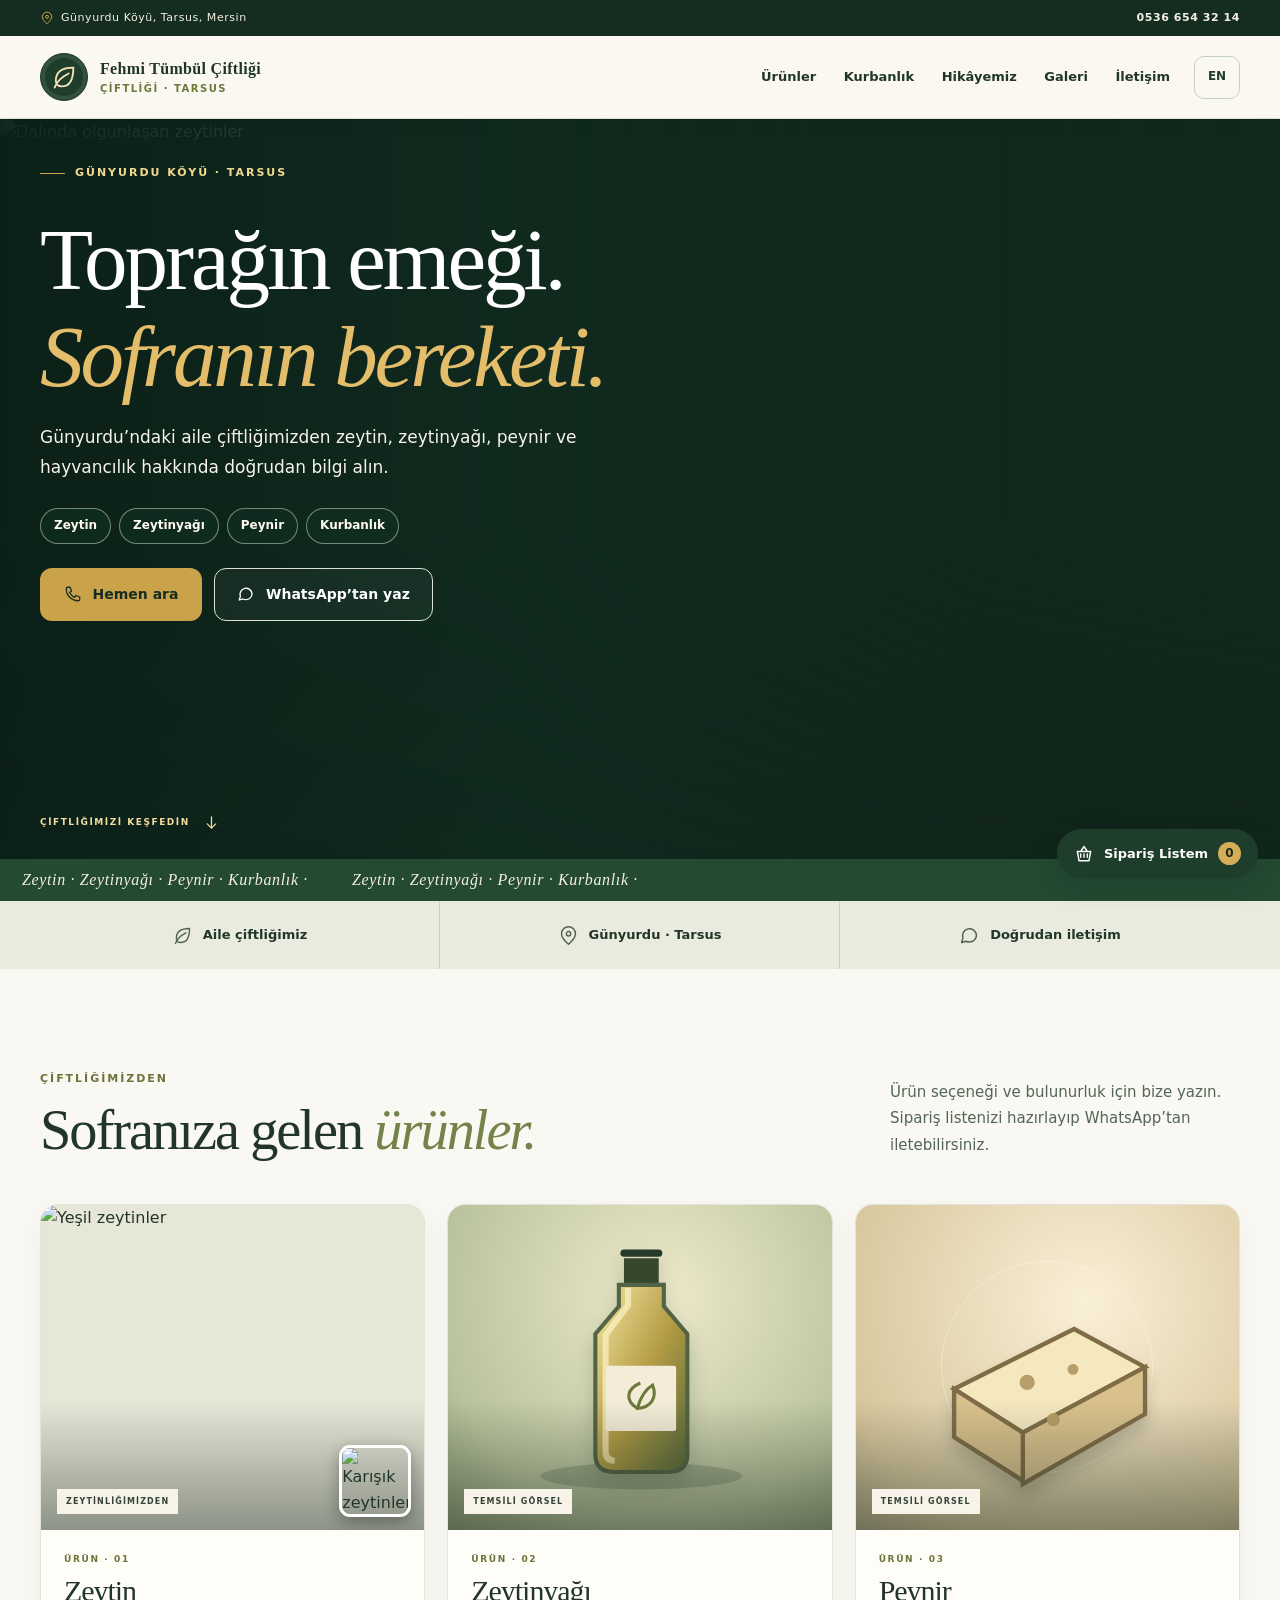
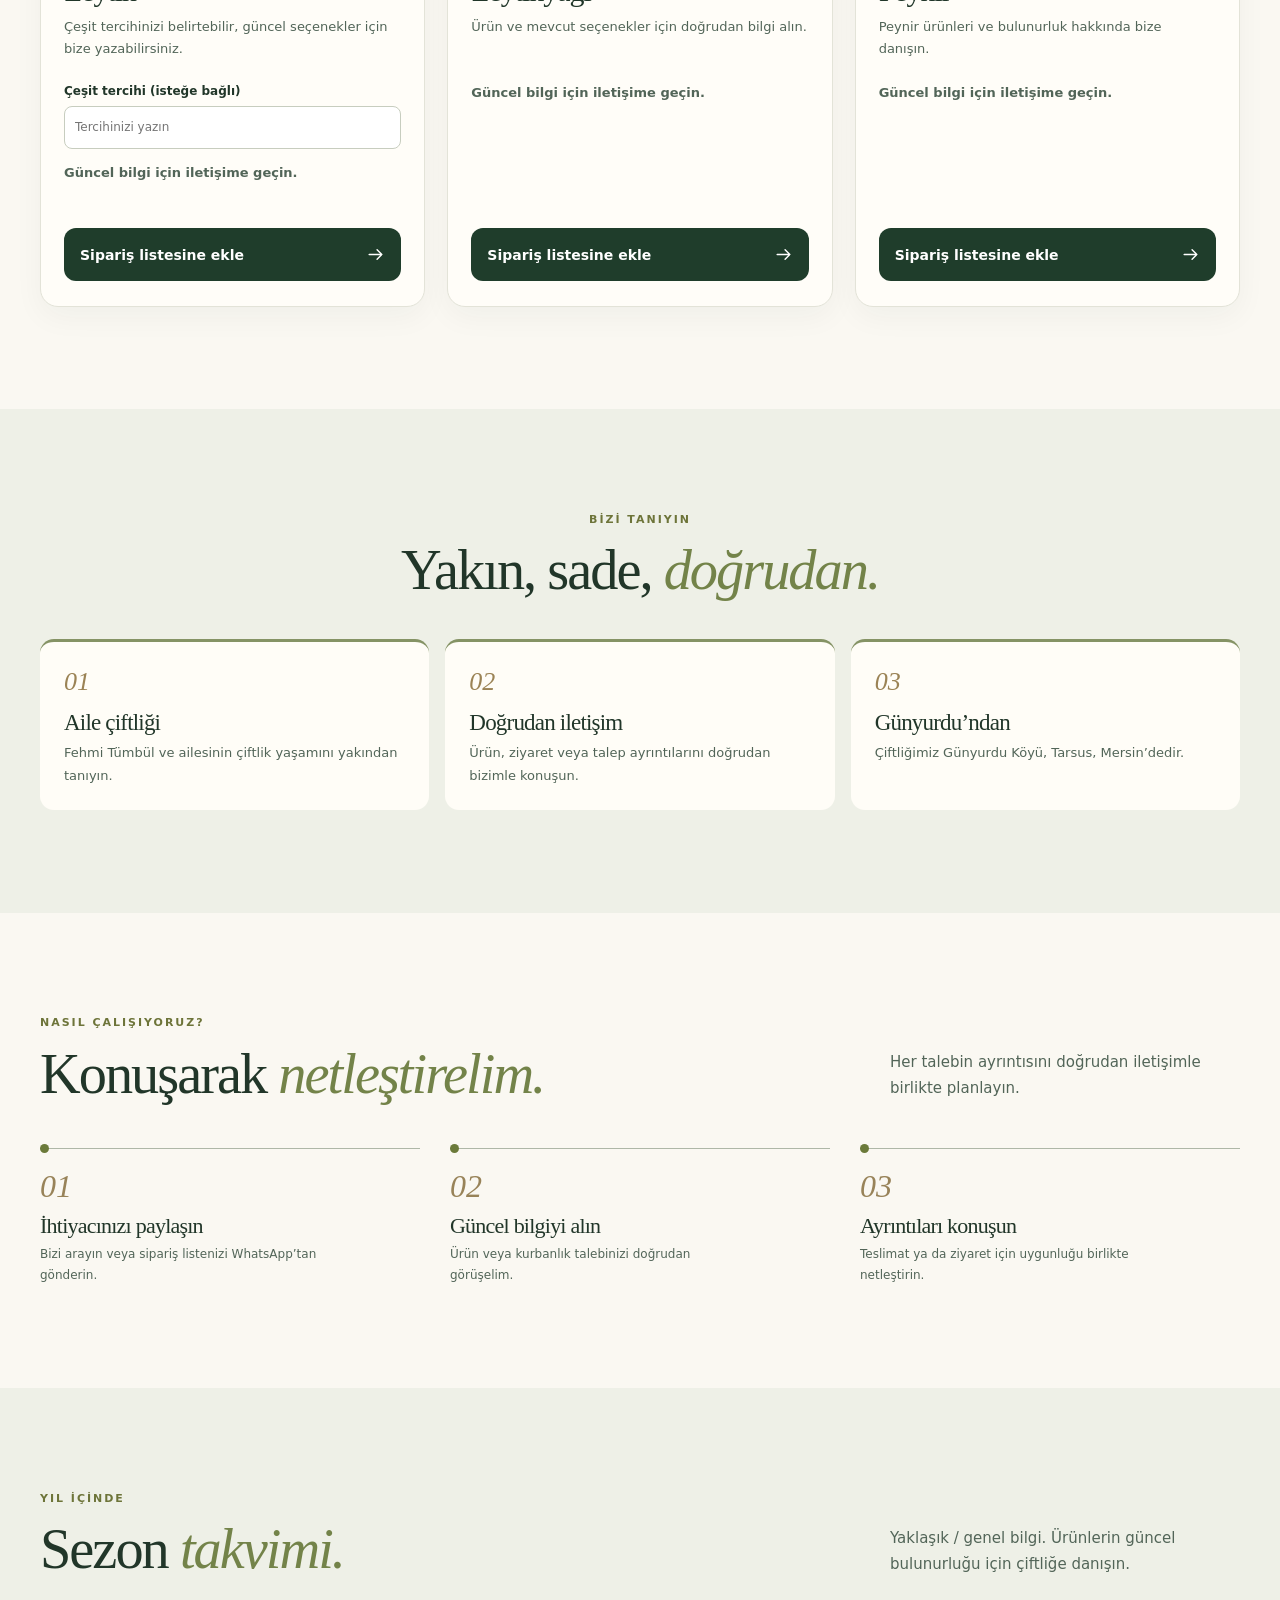
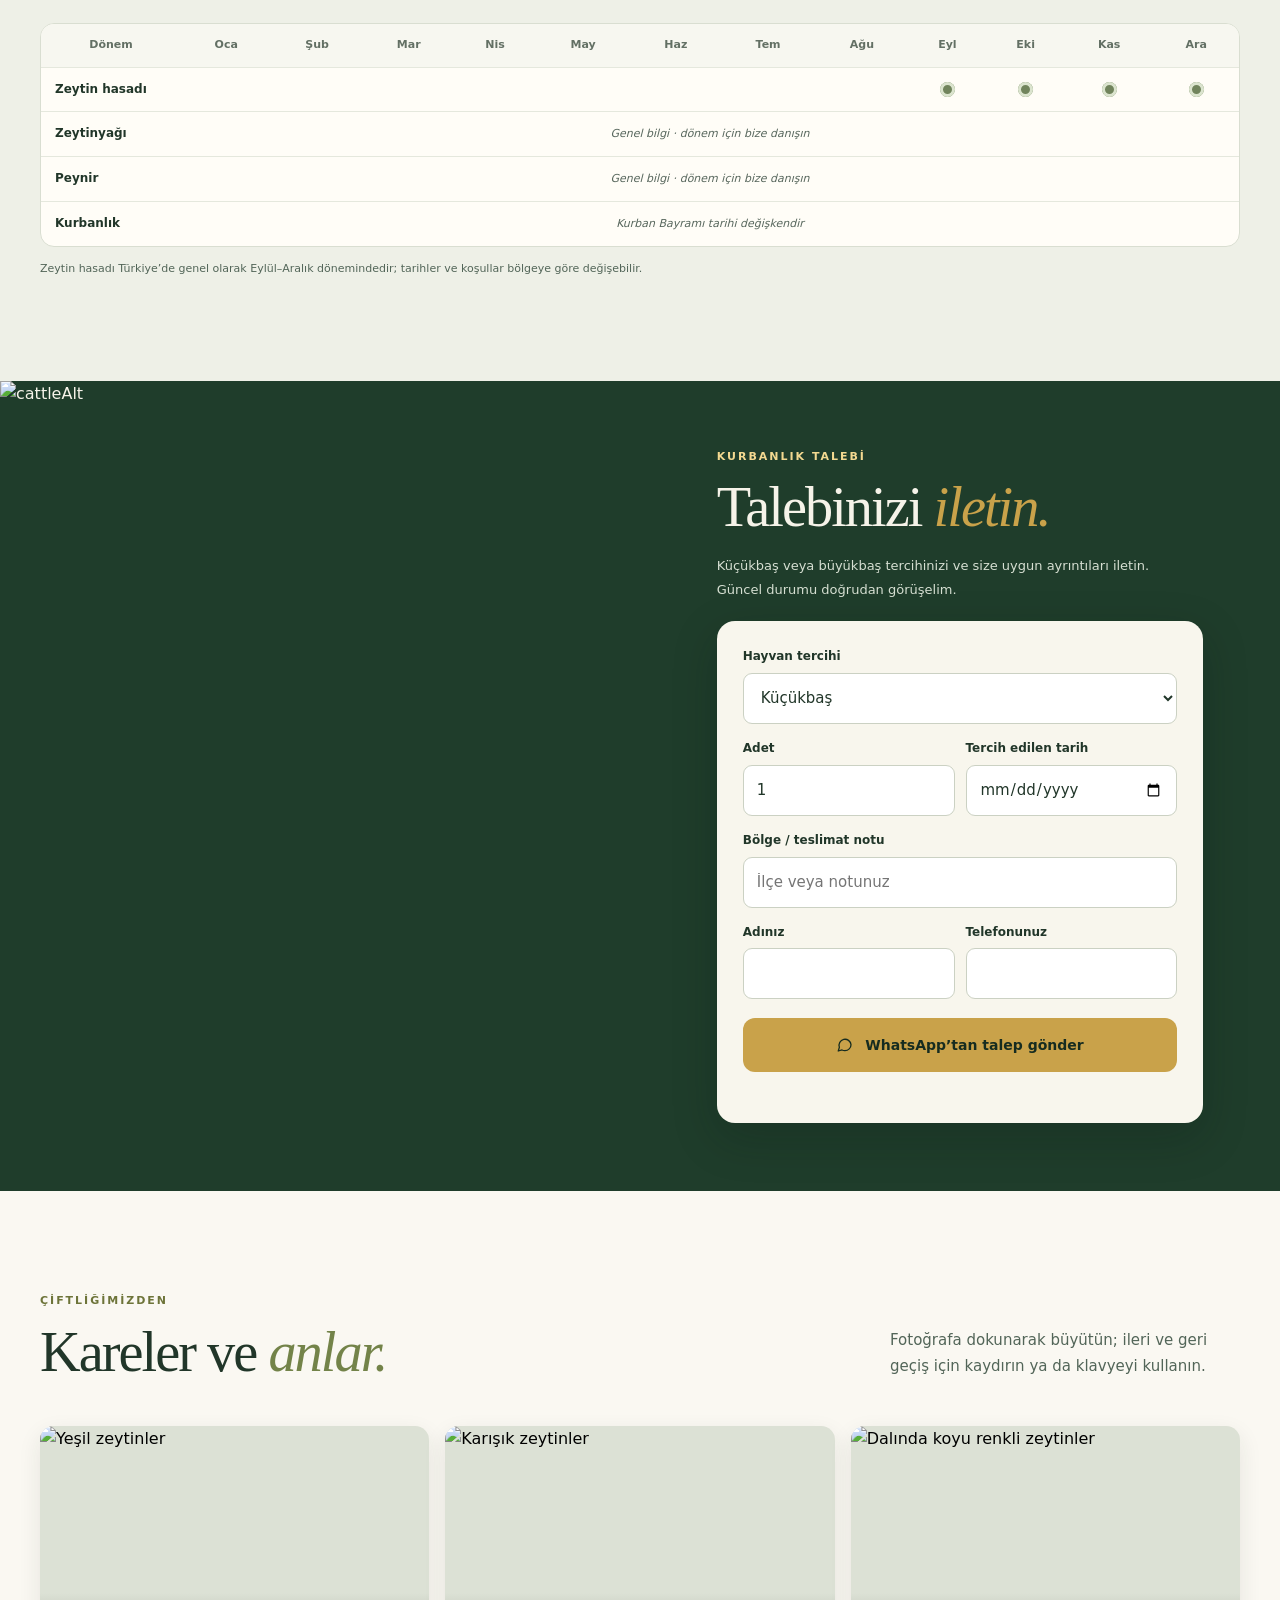
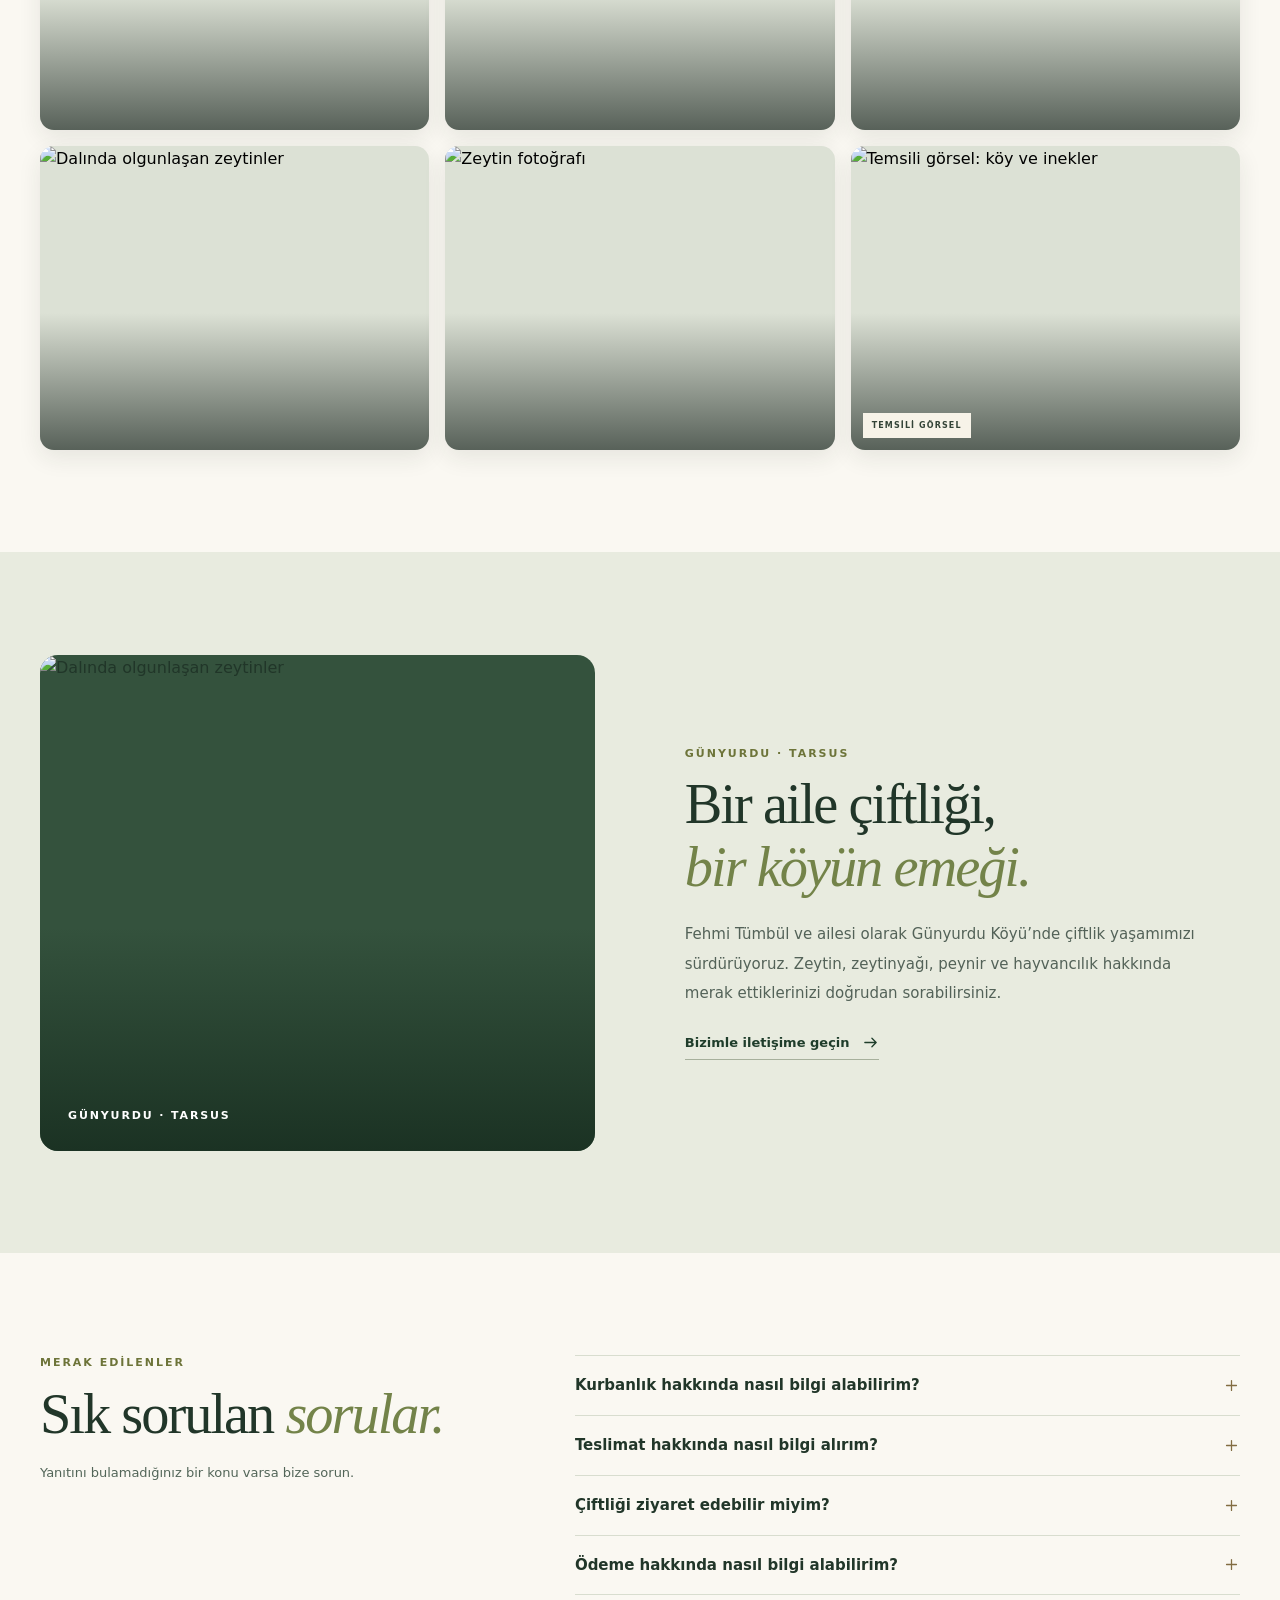
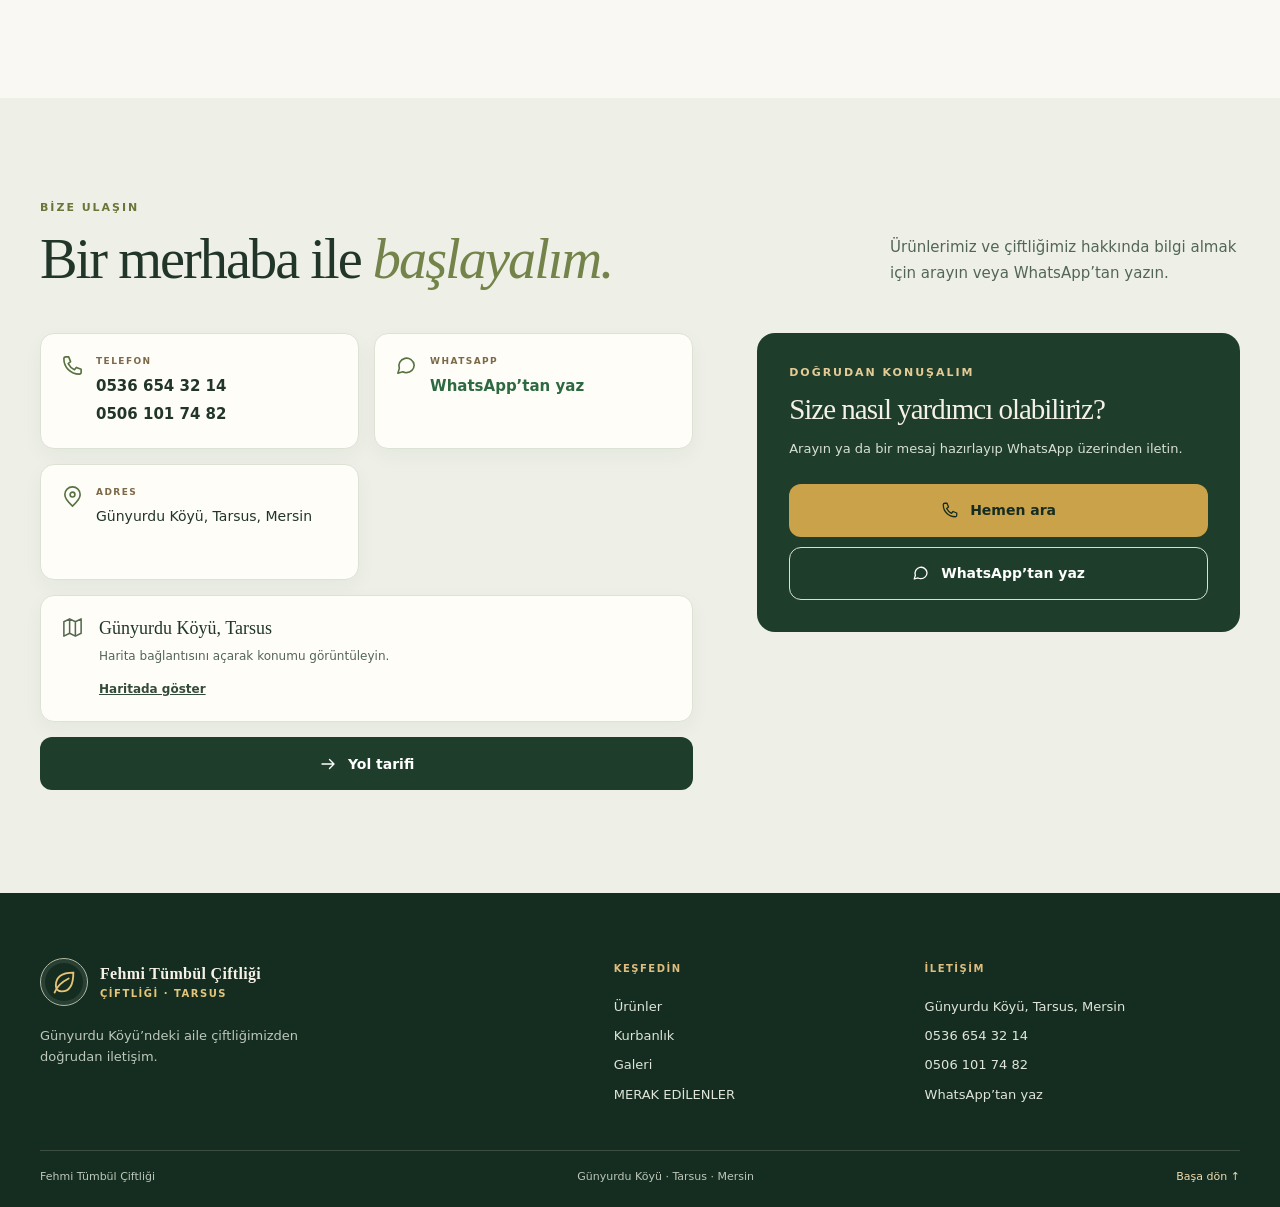
==== commit c408cd5b: "Publish v3 homepage" ====
--- a/index.html
+++ b/index.html
@@ -1,9 +1,9 @@
 <!doctype html>
 <html lang="tr">
 <head>
-<meta charset="utf-8"><meta name="viewport" content="width=device-width,initial-scale=1,viewport-fit=cover"><meta name="theme-color" content="#20372b"><meta name="description" content="Fehmi Tümbül Çiftliği, Günyurdu Köyü, Tarsus, Mersin. Zeytin, zeytinyağı, peynir ve kurbanlık hakkında doğrudan bilgi alın.">
+<meta charset="utf-8"><meta name="viewport" content="width=device-width,initial-scale=1,viewport-fit=cover"><meta name="theme-color" content="#1f3d2b"><meta name="description" content="Fehmi Tümbül Çiftliği, Günyurdu Köyü, Tarsus, Mersin. Zeytin, zeytinyağı, peynir ve kurbanlık hakkında doğrudan bilgi alın.">
 <meta property="og:type" content="website"><meta property="og:locale" content="tr_TR"><meta property="og:title" content="Fehmi Tümbül Çiftliği | Toprağın emeği, sofranın bereketi"><meta property="og:description" content="Günyurdu Köyü, Tarsus'taki aile çiftliğimizden bilgi alın."><meta property="og:url" content="https://murtazatumbul24-spec.github.io/fehmi-tumbul-ciftligi/"><meta property="og:image" content="https://customer-assets-v7afamib.emergentagent.net/wingman/11ca4e3b-ba49-4a88-9d04-02a1afc74f6c/attachments/9804b4cd0abc4eb2ad0aa899f8efaa9f_6c48bf24-2f9c-45c4-90ae-83da455396b3.jpeg"><meta name="twitter:card" content="summary_large_image"><meta name="twitter:title" content="Fehmi Tümbül Çiftliği"><meta name="twitter:description" content="Günyurdu Köyü, Tarsus'taki aile çiftliğimizden bilgi alın."><meta name="twitter:image" content="https://customer-assets-v7afamib.emergentagent.net/wingman/11ca4e3b-ba49-4a88-9d04-02a1afc74f6c/attachments/9804b4cd0abc4eb2ad0aa899f8efaa9f_6c48bf24-2f9c-45c4-90ae-83da455396b3.jpeg">
-<link rel="canonical" href="https://murtazatumbul24-spec.github.io/fehmi-tumbul-ciftligi/"><link rel="preconnect" href="https://customer-assets-v7afamib.emergentagent.net"><link rel="icon" href="icon.svg" type="image/svg+xml"><link rel="manifest" href="manifest.webmanifest"><link rel="stylesheet" href="base.css"><link rel="stylesheet" href="sections.css"><link rel="stylesheet" href="responsive.css">
+<link rel="canonical" href="https://murtazatumbul24-spec.github.io/fehmi-tumbul-ciftligi/"><link rel="preconnect" href="https://customer-assets-v7afamib.emergentagent.net"><link rel="icon" href="icon.svg" type="image/svg+xml"><link rel="manifest" href="manifest.webmanifest"><link rel="stylesheet" href="base.css"><link rel="stylesheet" href="sections.css"><link rel="stylesheet" href="responsive.css"><link rel="stylesheet" href="design.css">
 <title>Fehmi Tümbül Çiftliği | Toprağın emeği, sofranın bereketi</title>
 <script type="application/ld+json" id="site-schema">{"@context":"https://schema.org","@graph":[{"@type":"Farm","@id":"https://murtazatumbul24-spec.github.io/fehmi-tumbul-ciftligi/#farm","name":"Fehmi Tümbül Çiftliği","url":"https://murtazatumbul24-spec.github.io/fehmi-tumbul-ciftligi/","telephone":["+905366543214","+905061017482"],"address":{"@type":"PostalAddress","streetAddress":"Günyurdu Köyü","addressLocality":"Tarsus","addressRegion":"Mersin","addressCountry":"TR"}},{"@type":"FAQPage","mainEntity":[{"@type":"Question","name":"Kurbanlık hakkında nasıl bilgi alabilirim?","acceptedAnswer":{"@type":"Answer","text":"Küçükbaş ve büyükbaş kurbanlıklar için güncel bilgi almak üzere çiftlikle iletişime geçin."}},{"@type":"Question","name":"Teslimat hakkında nasıl bilgi alırım?","acceptedAnswer":{"@type":"Answer","text":"Ürün ve konum bilgisiyle iletişime geçerek teslimat imkânını görüşebilirsiniz."}},{"@type":"Question","name":"Çiftliği ziyaret edebilir miyim?","acceptedAnswer":{"@type":"Answer","text":"Ziyaret öncesinde çiftlikle iletişime geçip uygun zamanı görüşün."}},{"@type":"Question","name":"Ödeme hakkında nasıl bilgi alabilirim?","acceptedAnswer":{"@type":"Answer","text":"Ödeme seçeneklerini sipariş öncesinde doğrudan çiftlikle görüşün."}}]},{"@type":"BreadcrumbList","itemListElement":[{"@type":"ListItem","position":1,"name":"Ana sayfa","item":"https://murtazatumbul24-spec.github.io/fehmi-tumbul-ciftligi/"}]}]}</script>
 <script src="translations-1.js" defer></script><script src="translations-2.js" defer></script><script src="i18n.js" defer></script><script src="content.js" defer></script><script src="app.js" defer></script><script src="shop.js" defer></script>
--- a/design.css
+++ b/design.css
@@ -0,0 +1,22 @@
+:root{--olive:#1f3d2b;--olive-soft:#34533a;--cream:#f4ecd8;--paper:#faf8f2;--gold:#c9a24a;--ink:#213629;--muted:#526558;--line:#d8ddcf;--wrap:1200px}
+body{background:var(--paper);color:var(--ink);line-height:1.65}
+.wrap{width:min(calc(100% - 64px),var(--wrap))}
+h1,h2,h3{letter-spacing:-.035em}h1{font-size:clamp(52px,6.8vw,94px)}h2{font-size:clamp(39px,4.4vw,62px)}
+.section,.section-soft{padding:clamp(74px,8vw,112px) 0}.section-heading{margin-bottom:42px}.section-heading>p{font-size:15px;line-height:1.75}.section-heading h2 em,.center-heading h2 em,.story-copy h2 em,.faq h2 em{color:#738349}
+.eyebrow{color:#6d7439;font-size:11px;letter-spacing:.18em}.eyebrow.light{color:#f3d990}
+.topline{background:#152d20}.topline-inner{height:36px}.header{background:#faf8f2ed;backdrop-filter:blur(14px);border-bottom:1px solid #d9e0d2}.header-inner{height:82px;gap:24px}.brand{gap:12px}.brand-mark{width:48px;height:48px;background:var(--olive);border:1px solid var(--olive);color:#f4e4b7;box-shadow:inset 0 0 0 4px #ffffff17}.brand strong{font-size:16px;letter-spacing:.02em}.brand small{font-size:10px;color:#6b7a3a;letter-spacing:.15em}.nav{gap:clamp(15px,2.15vw,30px)}.nav a{font-size:13px;transition:color .2s}.nav a:hover{color:#677839}.lang-toggle{border-radius:10px;width:46px;height:43px;border-color:#c6d1bd}.menu-toggle{border-radius:10px;min-width:44px;min-height:43px}.menu-toggle span{transition:transform .25s,opacity .25s}.menu-toggle[aria-expanded="true"] span:first-child{transform:translateY(6px) rotate(45deg)}.menu-toggle[aria-expanded="true"] span:nth-child(2){opacity:0}.menu-toggle[aria-expanded="true"] span:last-child{transform:translateY(-6px) rotate(-45deg)}
+.button{min-height:53px;padding:12px 22px;border-radius:12px;font-size:14px;transition:transform .2s,background .2s,box-shadow .2s}.button:hover{box-shadow:0 8px 22px #132a2130}.button-gold{background:var(--gold);color:#162c20}.button-gold:hover{background:#e0b95d}.button-dark{background:var(--olive)}.button-dark:hover{background:#315c3e}
+.hero,.hero-content{min-height:min(740px,calc(100svh - 118px))}.hero{background:#142b1e}.hero-photo img{top:0;height:112%;object-position:center top}.hero-shade{background:linear-gradient(90deg,#0b2018f4 0%,#10291edb 40%,#10251b86 76%,#10251b68),linear-gradient(0deg,#10251be0 0%,transparent 45%)}.hero-content{padding-top:46px;padding-bottom:28px}.hero h1{max-width:830px;margin:18px 0}.hero h1 em{color:#e4bd6b}.hero-copy{max-width:590px;font-size:17px;line-height:1.72;color:#f6f4eb}.hero-categories{display:flex;gap:8px;flex-wrap:wrap;margin:0 0 24px}.hero-categories a{padding:7px 13px;border:1px solid #e4eddb7c;border-radius:30px;background:#12312394;color:#fffaf0;font-size:12px;font-weight:700;transition:background .2s,transform .2s}.hero-categories a:hover{background:#6b7a3a;transform:translateY(-2px)}.hero-actions{gap:12px}.hero-actions .button{min-width:162px}.hero-scroll{padding-top:22px;color:#f3dd9f}.marquee{background:#244a32}.trust-strip{background:#e9ebde}.trust-grid p{font-size:13px}
+.products{background:#faf8f2}.product-grid{gap:22px}.product-card{display:flex;flex-direction:column;border:1px solid #e3e3d8;border-radius:18px;background:#fffdf8;overflow:hidden;box-shadow:0 10px 30px #2233290b;transition:transform .3s,box-shadow .3s}.product-card:hover{transform:translateY(-5px);box-shadow:0 20px 42px #2233291a}.product-image{height:auto;aspect-ratio:1.18;background:#e7e7d8}.product-image>img:not(.olive-detail),.gallery-item img,.story-photo img{top:0;height:112%;object-position:center top}.product-image img.olive-detail{position:absolute;z-index:2;top:auto;left:auto;right:13px;bottom:13px;width:72px;height:72px;object-fit:cover;object-position:top;border:3px solid #fff;border-radius:11px;box-shadow:0 5px 16px #0005}.product-card:hover .product-image img.olive-detail{transform:none}.product-image:after{inset:60% 0 0}.product-image .photo-label{bottom:16px;left:16px}.product-info{flex:1;display:flex;flex-direction:column;padding:23px 23px 25px}.product-info h3{font-size:30px}.product-info>p:not(.eyebrow){min-height:54px;margin-bottom:12px;font-size:13px}.product-info label{font-size:12px}.product-info .product-availability{min-height:0;margin:0 0 15px;color:#667a45;font-size:12px;font-weight:700}.small-input{border-radius:8px;min-height:43px;margin-bottom:13px}.product-add{margin-top:auto!important;width:100%;justify-content:space-between;border:0;color:#fff;padding:12px 16px}.product-add .icon{width:19px;height:19px}.oil-image{display:grid;place-items:center;background:radial-gradient(circle at 55% 28%,#eeeacb,#b9c39d 70%,#8d9c76)}.oil-image svg{position:relative;width:80%;height:86%;filter:drop-shadow(0 10px 10px #21392536)}.cheese-image{background:radial-gradient(ellipse at 60% 30%,#faf0d7,#d7c69c 78%,#b6a988)}
+.why,.season,.contact{background:#eef0e7}.why-grid article{border-radius:14px;border-top:3px solid #859365}.season-table-wrap{border-radius:14px}.steps li:before{background:#6b7a3a}
+.sacrifice{background:#1f3d2b}.sacrifice-photo img{object-position:center top}.sacrifice-copy{padding-top:68px;padding-bottom:68px}.form-card{border-radius:18px;padding:26px;box-shadow:0 15px 45px #08181038}.form-card label{font-size:12px;margin-bottom:6px}.form-card input,.form-card select{min-height:51px;border-radius:9px;margin-bottom:15px;padding:11px 13px;font-size:15px}.form-card .button{min-height:54px}.form-card .form-status{margin-bottom:0}
+.gallery-grid{grid-template-columns:repeat(3,minmax(0,1fr));grid-auto-rows:auto;gap:16px}.gallery-item,.gallery-item.tall,.gallery-item.wide{grid-row:auto;grid-column:auto;aspect-ratio:1.28;border-radius:14px;box-shadow:0 8px 23px #1d302217}.gallery-item img{height:112%}.gallery-item:hover img{transform:scale(1.08)}.gallery-item:after{inset:55% 0 0}.gallery-item .photo-label{left:12px;bottom:12px}.lightbox{border-radius:18px;background:#faf8f2}.lightbox img{object-fit:contain;height:min(72dvh,700px);background:#14271d;border-radius:9px}.lightbox-close,.lightbox-prev,.lightbox-next{cursor:pointer}
+.story{background:#e8ebdf}.story-grid{gap:clamp(36px,7vw,95px)}.story-photo{position:relative;overflow:hidden;margin:0;min-height:420px;aspect-ratio:1.12;border-radius:18px;background:#34523d}.story-photo img{position:absolute;inset:0;width:100%;object-fit:cover}.story-photo:after{content:"";position:absolute;inset:55% 0 0;background:linear-gradient(transparent,#13281bc2)}.story-photo figcaption{position:absolute;z-index:1;left:28px;bottom:25px;color:white;font-size:11px;font-weight:800;letter-spacing:.17em}.story-copy p:not(.eyebrow){font-size:15px}.faq-list summary{font-size:15px}
+.contact-grid{grid-template-columns:1.15fr .85fr;gap:clamp(24px,5vw,70px)}.contact-info{grid-template-columns:repeat(2,minmax(0,1fr));gap:15px}.contact-item,.map-card{min-width:0;min-height:116px;padding:20px;background:#fffdf8;border:1px solid #dce3d4;border-radius:14px;box-shadow:0 7px 20px #1d30220b}.contact-item{gap:12px}.contact-item>.icon{flex:none;color:#577242}.contact-item a{overflow-wrap:anywhere}.contact-whatsapp a{color:#2d6941}.map-card{grid-column:1/-1}.map-card p{font-size:12px}.directions{grid-column:1/-1;justify-self:stretch}.contact-cta{border-radius:18px;padding:32px;background:var(--olive)}.contact-cta .button-outline-dark{border-color:#dae2cf;color:#fff}.contact-cta .button-outline-dark:hover{background:#ffffff20}.footer{background:#152d20}.footer-brand .brand-mark{background:transparent;color:#e7c376;border-color:#b0bca4}.footer-brand small{color:#e4c579}
+.floating-basket{border-radius:50px;background:#1f3d2b}.basket-count{background:#d6ad57}.sheet{border-radius:20px;box-shadow:0 28px 80px #07181099}.sheet-head h2{font-size:37px}.icon-button{border-radius:50%}.basket-row{border-radius:12px;background:#fffdf8;padding:16px}.quantity-stepper{gap:0;border:1px solid #c9d5c5;border-radius:9px;overflow:hidden}.qty-button{width:42px;height:42px;border:0;background:#edf1e6}.quantity-value{min-width:39px}.unit-select,.basket-row input,.sheet textarea{border-radius:9px;min-height:43px}.remove-item{font-size:12px}.send-order{min-height:54px}
+@media(max-width:900px){.header-inner{gap:12px}.nav{gap:11px}.nav a{font-size:12px}.product-grid{gap:12px}.product-info{padding:17px}.product-info h3{font-size:25px}.product-info>p:not(.eyebrow){font-size:12px}}
+@media(max-width:760px){.header-inner{height:69px}.nav{display:flex;visibility:hidden;pointer-events:none;opacity:0;transform:translateY(-12px);position:absolute;top:100%;left:0;right:0;margin:0;padding:10px 24px 22px;background:#faf8f2;box-shadow:0 18px 22px #14261d2e;border-bottom:1px solid #d9e0d2;flex-direction:column;align-items:stretch;gap:0;transition:transform .25s,opacity .25s,visibility .25s}.nav.is-open{visibility:visible;pointer-events:auto;opacity:1;transform:translateY(0)}.nav a{font-size:15px;padding:13px 6px}.brand-mark{width:42px;height:42px}.brand strong{font-size:14px}.brand small{font-size:9px}.sheet{border-radius:23px 23px 0 0}.lightbox{border-radius:0}.mobile-bar a,.mobile-bar button{border-radius:10px}}
+@media(max-width:620px){.wrap{width:min(calc(100% - 36px),var(--wrap))}.section,.section-soft{padding:70px 0}.section-heading{margin-bottom:27px}.hero,.hero-content{min-height:0;height:min(78svh,690px);max-height:690px}.hero-content{padding-top:26px;padding-bottom:20px;justify-content:center}.hero h1{font-size:clamp(42px,11vw,62px);line-height:1.09;margin:12px 0}.hero-copy{font-size:14px;line-height:1.55;margin-bottom:14px}.hero-categories{gap:6px;margin-bottom:17px}.hero-categories a{font-size:10px;padding:5px 9px}.hero-actions{width:100%;display:grid;grid-template-columns:1fr 1fr;gap:8px}.hero-actions .button{min-width:0;padding:10px 8px;font-size:12px;gap:6px}.hero-actions .icon{width:16px;height:16px}.hero-scroll{margin-top:0;position:absolute;bottom:18px;padding:0}.product-grid{gap:18px}.product-info{padding:21px}.product-info>p:not(.eyebrow){min-height:0;font-size:13px}.product-image{aspect-ratio:1.32}.product-add{min-height:50px}.sacrifice-photo{height:285px}.sacrifice-copy{padding:42px 18px 56px}.form-card{padding:18px}.form-pair{gap:10px}.form-card input,.form-card select{min-height:51px}.gallery-grid{grid-template-columns:repeat(2,minmax(0,1fr));gap:9px}.gallery-item,.gallery-item.tall,.gallery-item.wide{aspect-ratio:1}.story-photo{min-height:0;aspect-ratio:1.18}.story-grid{gap:31px}.contact-grid{gap:22px}.contact-info{gap:10px}.contact-item{min-height:120px;padding:14px;gap:8px}.contact-item>.icon{width:19px;height:19px}.contact-item a{font-size:13px}.map-card{padding:17px}.contact-cta{padding:23px}.sheet{padding:18px 19px calc(22px + env(safe-area-inset-bottom))}}
+@media(max-width:400px){.hero,.hero-content{height:min(78svh,650px)}.hero h1{font-size:clamp(38px,10.6vw,46px)}.hero-content .eyebrow{font-size:9px}.hero-copy{font-size:13px}.hero-scroll{font-size:8px}.brand strong{font-size:12px}.contact-item a{font-size:12px}.contact-item span{font-size:8px}}
+@media(max-height:680px) and (max-width:620px){.hero,.hero-content{height:auto;min-height:540px}.hero-scroll{display:none}}
+@media(prefers-reduced-motion:reduce){.nav,.hero-categories a,.product-card,.gallery-item img,.menu-toggle span{transition:none!important}.hero-categories a:hover,.product-card:hover{transform:none}}
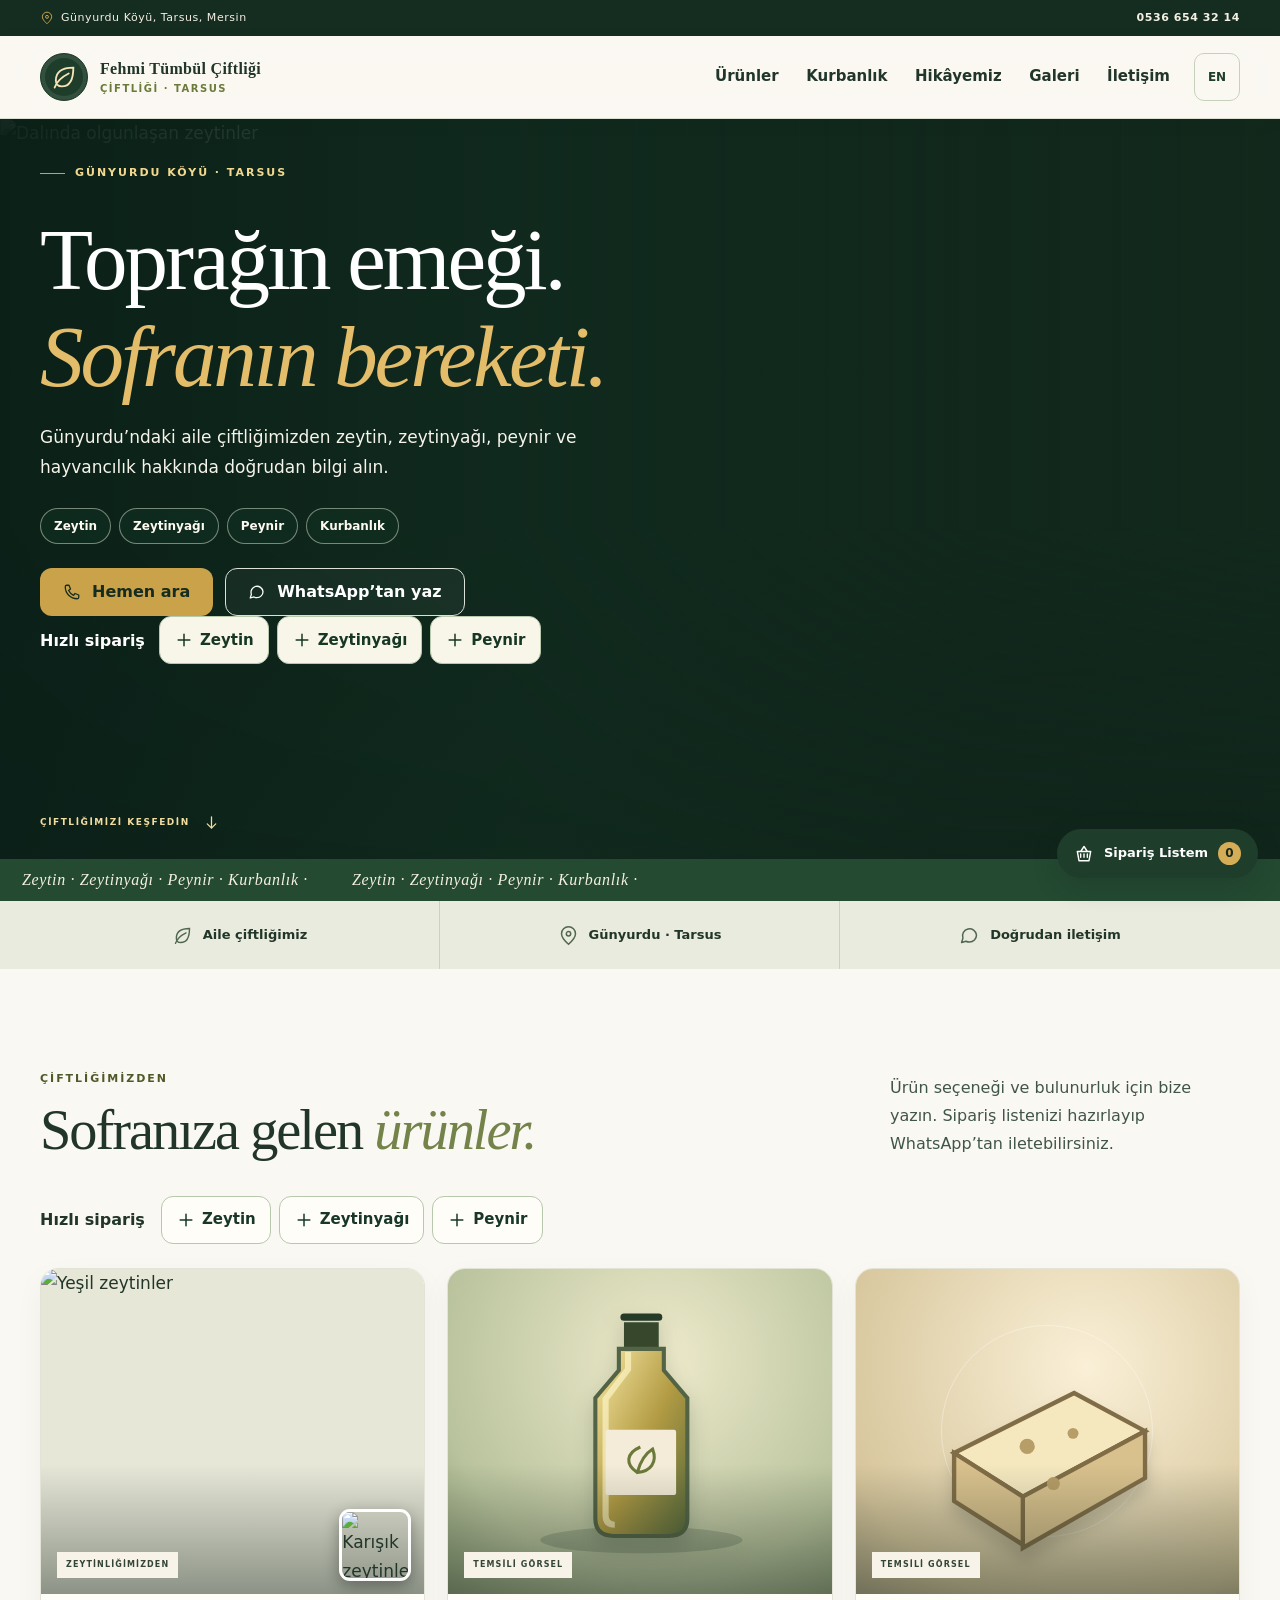
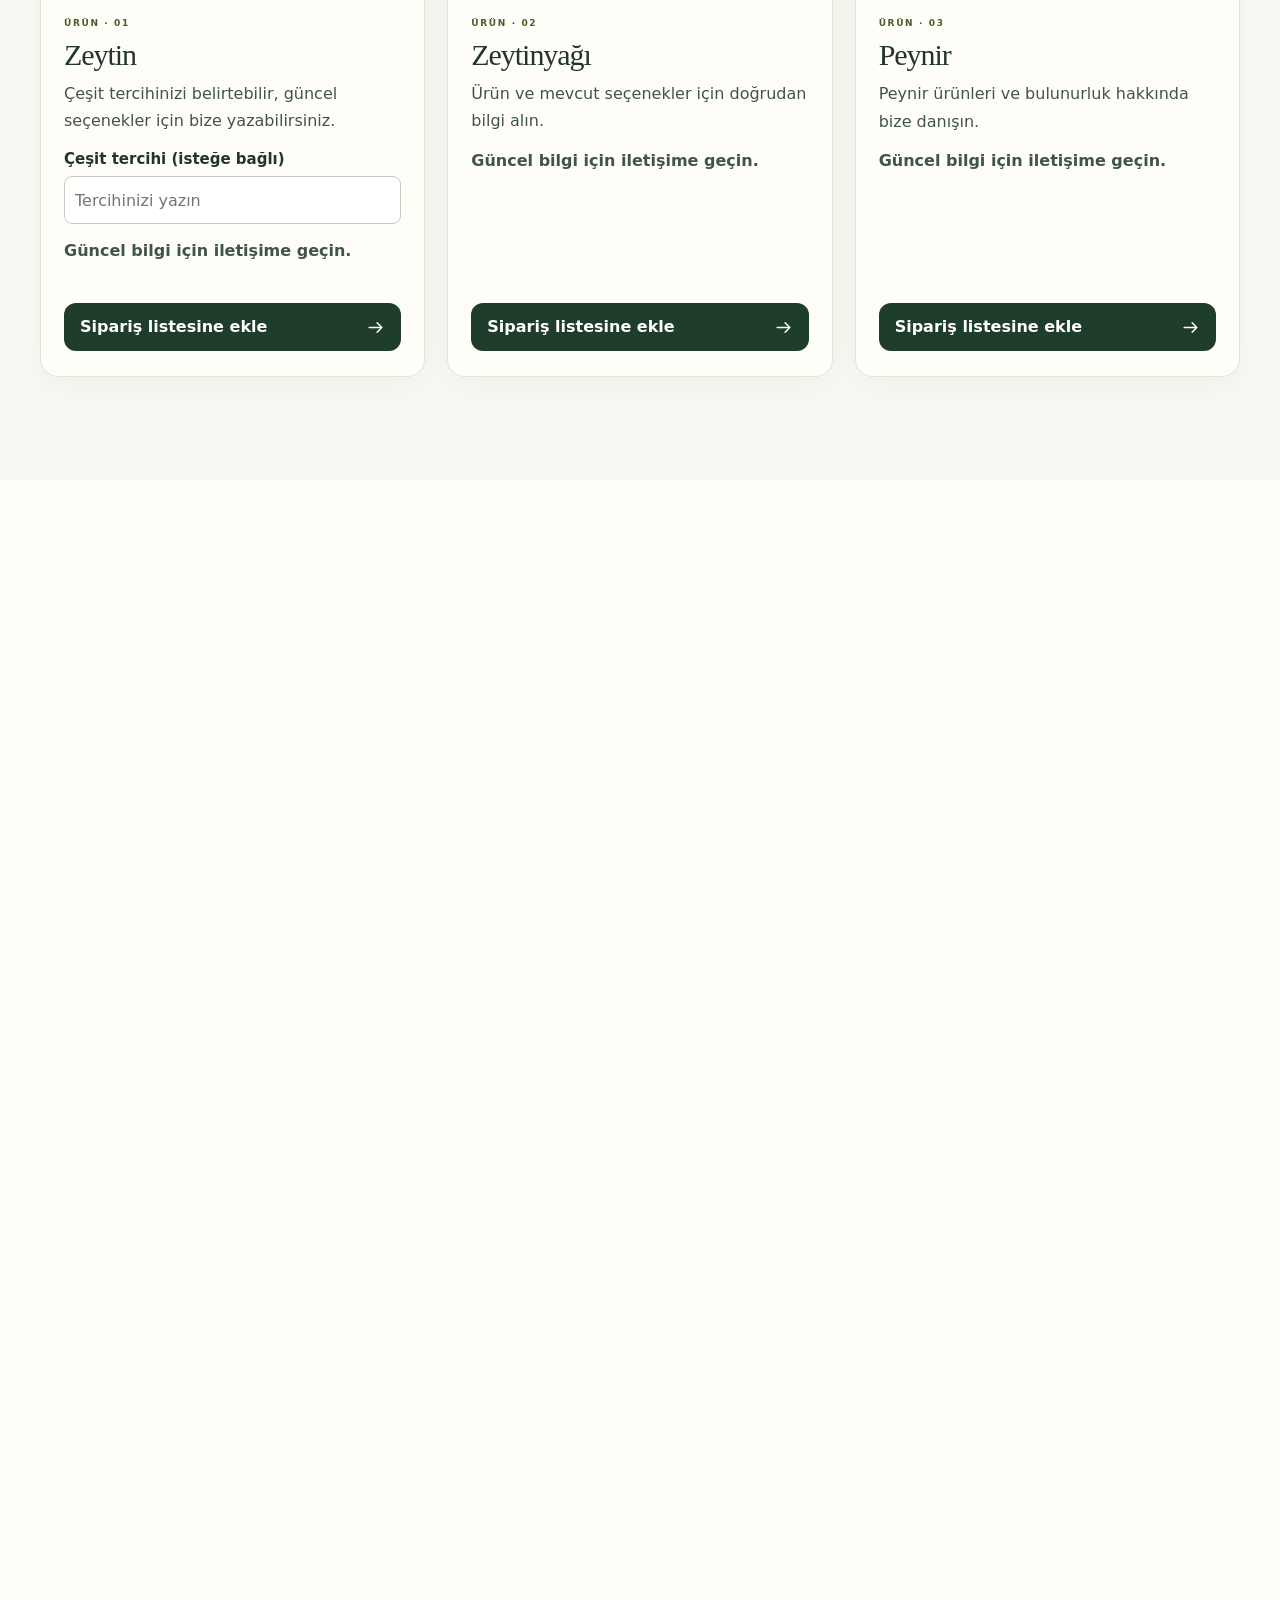
==== commit dd333a08: "Publish v4 site layout" ====
--- a/index.html
+++ b/index.html
@@ -3,10 +3,10 @@
 <head>
 <meta charset="utf-8"><meta name="viewport" content="width=device-width,initial-scale=1,viewport-fit=cover"><meta name="theme-color" content="#1f3d2b"><meta name="description" content="Fehmi Tümbül Çiftliği, Günyurdu Köyü, Tarsus, Mersin. Zeytin, zeytinyağı, peynir ve kurbanlık hakkında doğrudan bilgi alın.">
 <meta property="og:type" content="website"><meta property="og:locale" content="tr_TR"><meta property="og:title" content="Fehmi Tümbül Çiftliği | Toprağın emeği, sofranın bereketi"><meta property="og:description" content="Günyurdu Köyü, Tarsus'taki aile çiftliğimizden bilgi alın."><meta property="og:url" content="https://murtazatumbul24-spec.github.io/fehmi-tumbul-ciftligi/"><meta property="og:image" content="https://customer-assets-v7afamib.emergentagent.net/wingman/11ca4e3b-ba49-4a88-9d04-02a1afc74f6c/attachments/9804b4cd0abc4eb2ad0aa899f8efaa9f_6c48bf24-2f9c-45c4-90ae-83da455396b3.jpeg"><meta name="twitter:card" content="summary_large_image"><meta name="twitter:title" content="Fehmi Tümbül Çiftliği"><meta name="twitter:description" content="Günyurdu Köyü, Tarsus'taki aile çiftliğimizden bilgi alın."><meta name="twitter:image" content="https://customer-assets-v7afamib.emergentagent.net/wingman/11ca4e3b-ba49-4a88-9d04-02a1afc74f6c/attachments/9804b4cd0abc4eb2ad0aa899f8efaa9f_6c48bf24-2f9c-45c4-90ae-83da455396b3.jpeg">
-<link rel="canonical" href="https://murtazatumbul24-spec.github.io/fehmi-tumbul-ciftligi/"><link rel="preconnect" href="https://customer-assets-v7afamib.emergentagent.net"><link rel="icon" href="icon.svg" type="image/svg+xml"><link rel="manifest" href="manifest.webmanifest"><link rel="stylesheet" href="base.css"><link rel="stylesheet" href="sections.css"><link rel="stylesheet" href="responsive.css"><link rel="stylesheet" href="design.css">
+<link rel="canonical" href="https://murtazatumbul24-spec.github.io/fehmi-tumbul-ciftligi/"><link rel="preconnect" href="https://customer-assets-v7afamib.emergentagent.net"><link rel="icon" href="icon.svg" type="image/svg+xml"><link rel="manifest" href="manifest.webmanifest"><link rel="stylesheet" href="base.css"><link rel="stylesheet" href="sections.css"><link rel="stylesheet" href="responsive.css"><link rel="stylesheet" href="design.css"><link rel="stylesheet" href="usability.css">
 <title>Fehmi Tümbül Çiftliği | Toprağın emeği, sofranın bereketi</title>
 <script type="application/ld+json" id="site-schema">{"@context":"https://schema.org","@graph":[{"@type":"Farm","@id":"https://murtazatumbul24-spec.github.io/fehmi-tumbul-ciftligi/#farm","name":"Fehmi Tümbül Çiftliği","url":"https://murtazatumbul24-spec.github.io/fehmi-tumbul-ciftligi/","telephone":["+905366543214","+905061017482"],"address":{"@type":"PostalAddress","streetAddress":"Günyurdu Köyü","addressLocality":"Tarsus","addressRegion":"Mersin","addressCountry":"TR"}},{"@type":"FAQPage","mainEntity":[{"@type":"Question","name":"Kurbanlık hakkında nasıl bilgi alabilirim?","acceptedAnswer":{"@type":"Answer","text":"Küçükbaş ve büyükbaş kurbanlıklar için güncel bilgi almak üzere çiftlikle iletişime geçin."}},{"@type":"Question","name":"Teslimat hakkında nasıl bilgi alırım?","acceptedAnswer":{"@type":"Answer","text":"Ürün ve konum bilgisiyle iletişime geçerek teslimat imkânını görüşebilirsiniz."}},{"@type":"Question","name":"Çiftliği ziyaret edebilir miyim?","acceptedAnswer":{"@type":"Answer","text":"Ziyaret öncesinde çiftlikle iletişime geçip uygun zamanı görüşün."}},{"@type":"Question","name":"Ödeme hakkında nasıl bilgi alabilirim?","acceptedAnswer":{"@type":"Answer","text":"Ödeme seçeneklerini sipariş öncesinde doğrudan çiftlikle görüşün."}}]},{"@type":"BreadcrumbList","itemListElement":[{"@type":"ListItem","position":1,"name":"Ana sayfa","item":"https://murtazatumbul24-spec.github.io/fehmi-tumbul-ciftligi/"}]}]}</script>
-<script src="translations-1.js" defer></script><script src="translations-2.js" defer></script><script src="i18n.js" defer></script><script src="content.js" defer></script><script src="app.js" defer></script><script src="shop.js" defer></script>
+<script src="translations-1.js" defer></script><script src="translations-2.js" defer></script><script src="translations-3.js" defer></script><script src="i18n.js" defer></script><script src="content.js" defer></script><script src="app.js" defer></script><script src="shop.js" defer></script>
 </head>
 <body>
 <!-- SITE_CONFIG
@@ -19,9 +19,9 @@
 <main id="main"></main>
 <footer class="footer"><div class="wrap footer-grid"><div><a class="brand footer-brand" href="#home"><span class="brand-mark"><svg class="icon"><use href="#leaf"/></svg></span><span><strong data-business-name>FEHMİ TÜMBÜL</strong><small data-i18n="brandCaption">ÇİFTLİĞİ · TARSUS</small></span></a><p data-i18n="footerIntro">Günyurdu Köyü’ndeki aile çiftliğimizden doğrudan iletişim.</p></div><div><h2 data-i18n="footerExplore">KEŞFEDİN</h2><a href="#products" data-i18n="navProducts">Ürünler</a><a href="#sacrifice" data-i18n="navLivestock">Kurbanlık</a><a href="#gallery" data-i18n="navGallery">Galeri</a><a href="#faq" data-i18n="faqEyebrow">Merak edilenler</a></div><div><h2 data-i18n="footerContact">İLETİŞİM</h2><span data-address>Günyurdu Köyü, Tarsus, Mersin</span><a data-phone="0" href="tel:+905366543214">0536 654 32 14</a><a data-phone="1" href="tel:+905061017482">0506 101 74 82</a><a data-whatsapp data-message="Merhaba, çiftliğiniz hakkında bilgi almak istiyorum." href="https://wa.me/905366543214" data-i18n="writeWhatsapp">WhatsApp’tan yaz</a></div></div><div class="wrap footer-bottom"><span data-business-name>Fehmi Tümbül Çiftliği</span><span data-i18n="footerPlace">Günyurdu Köyü · Tarsus · Mersin</span><a href="#home" data-i18n="backTop">Başa dön ↑</a></div></footer>
 <button class="floating-basket" type="button" data-open-basket aria-label="Sipariş listesini aç" data-i18n-aria-label="openBasket"><svg class="icon"><use href="#basket"/></svg><span data-i18n="basket">Sipariş Listem</span><b class="basket-count" data-basket-count>0</b></button>
-<nav class="mobile-bar" aria-label="Hızlı iletişim" data-i18n-aria-label="quickLinks"><a data-primary-tel href="tel:+905366543214"><svg class="icon"><use href="#phone"/></svg><span data-i18n="callShort">Ara</span></a><a data-whatsapp data-message="Merhaba, çiftliğiniz hakkında bilgi almak istiyorum." href="https://wa.me/905366543214"><svg class="icon"><use href="#chat"/></svg><span data-i18n="whatsappShort">WhatsApp</span></a><button type="button" data-open-basket><svg class="icon"><use href="#basket"/></svg><span data-i18n="basketShort">Sepet</span><b class="basket-count" data-basket-count>0</b></button></nav>
-<button class="back-top" type="button" id="back-top" aria-label="Başa dön" data-i18n-aria-label="backTopLabel">↑</button><aside class="install-hint" id="install-hint" hidden><span data-i18n="installHint">Ana ekrana ekleyerek kolayca açın.</span><button id="install-button" type="button" data-i18n="installButton">Ana ekrana ekle</button></aside>
+<nav class="mobile-bar" aria-label="Hızlı iletişim" data-i18n-aria-label="quickLinks"><a data-primary-tel href="tel:+905366543214"><svg class="icon"><use href="#phone"/></svg><span data-i18n="callShort">Ara</span></a><a data-whatsapp data-message="Merhaba, çiftliğiniz hakkında bilgi almak istiyorum." href="https://wa.me/905366543214"><svg class="icon"><use href="#chat"/></svg><span data-i18n="whatsappShort">WhatsApp</span></a><button type="button" data-open-basket><svg class="icon"><use href="#basket"/></svg><span data-i18n="basketShort">Sipariş Listem</span><b class="basket-count" data-basket-count>0</b></button></nav>
+<button class="back-top" type="button" id="back-top" aria-label="Başa dön" data-i18n-aria-label="backTopLabel">↑</button><aside class="install-hint" id="install-hint" hidden><span data-i18n="installHint">Ana ekrana ekleyerek kolayca açın.</span><button id="install-button" type="button" data-i18n="installButton">Ana ekrana ekle</button><button id="install-dismiss" class="install-dismiss" type="button" aria-label="Kapat" data-i18n-aria-label="close"><svg class="icon"><use href="#close"/></svg></button></aside>
 <dialog class="sheet" id="basket-dialog" aria-labelledby="basket-title"><div class="sheet-grip" aria-hidden="true"></div><div class="sheet-head"><div><p class="eyebrow" data-i18n="orderEyebrow">WHATSAPP SİPARİŞ LİSTESİ</p><h2 id="basket-title" data-i18n="basket">Sipariş Listem</h2></div><button class="icon-button" type="button" data-close-basket aria-label="Kapat" data-i18n-aria-label="close"><svg class="icon"><use href="#close"/></svg></button></div><p class="sheet-intro" data-i18n="basketIntro">İstediğiniz ürünleri listeye ekleyin; fiyat bilgisi içermez.</p><div id="basket-items" class="basket-items"></div><p id="basket-empty" class="empty-state" data-i18n="basketEmpty">Listeniz henüz boş. Ürünlerden ekleyebilirsiniz.</p><label for="order-note" data-i18n="orderNote">Sipariş notu</label><textarea id="order-note" rows="3" maxlength="400" data-i18n-placeholder="orderNotePlaceholder" placeholder="Notunuz (isteğe bağlı)"></textarea><button class="button button-gold send-order" id="send-order" type="button"><svg class="icon"><use href="#chat"/></svg><span data-i18n="sendOrder">WhatsApp’tan siparişi gönder</span></button><p class="form-status" id="basket-status" role="status" aria-live="polite"></p></dialog>
-<dialog class="lightbox" id="lightbox" aria-label="Fotoğraf görüntüleyici" data-i18n-aria-label="lightboxLabel"><button class="lightbox-close" type="button" aria-label="Kapat" data-i18n-aria-label="close"><svg class="icon"><use href="#close"/></svg></button><button class="lightbox-prev" type="button" aria-label="Önceki fotoğraf" data-i18n-aria-label="previousPhoto">‹</button><figure><img alt=""><figcaption></figcaption></figure><button class="lightbox-next" type="button" aria-label="Sonraki fotoğraf" data-i18n-aria-label="nextPhoto">›</button><p class="lightbox-count" aria-live="polite"></p></dialog>
+<dialog class="lightbox" id="lightbox" aria-label="Fotoğraf görüntüleyici" data-i18n-aria-label="lightboxLabel"><button class="lightbox-close" type="button" aria-label="Kapat" data-i18n-aria-label="close"><svg class="icon"><use href="#close"/></svg></button><button class="lightbox-prev" type="button" aria-label="Önceki fotoğraf" data-i18n-aria-label="previousPhoto">‹</button><figure><img width="1200" height="900" decoding="async" alt=""><figcaption></figcaption></figure><button class="lightbox-next" type="button" aria-label="Sonraki fotoğraf" data-i18n-aria-label="nextPhoto">›</button><p class="lightbox-count" aria-live="polite"></p></dialog>
 <script>if('serviceWorker' in navigator && location.protocol!=='file:')addEventListener('load',()=>navigator.serviceWorker.register('./sw.js').catch(()=>{}));</script>
 </body></html>
--- a/usability.css
+++ b/usability.css
@@ -0,0 +1,14 @@
+/* Legibility and touch targets across mobile and desktop. */
+body{font-size:17px;line-height:1.7;--muted:#405549}
+button,.button,.mobile-bar a,.mobile-bar button,.lang-toggle,.menu-toggle,.qty-button,.icon-button,.lightbox-close,.lightbox-prev,.lightbox-next{min-height:48px}
+.eyebrow{color:#505a29}.section-heading>p,.why-grid p,.steps p,.product-info>p:not(.eyebrow),.story-copy p:not(.eyebrow),.faq-list details p,.sheet-intro{font-size:16px;color:var(--muted)}
+.product-info label,.form-card label,.sheet>label,.choice-label{font-size:15px}.product-info .product-availability,.season-foot,.season-note,.form-status{font-size:14px}.product-info .small-input,.basket-row input,.unit-select{min-height:48px;font-size:16px}.form-card input,.form-card select{font-size:17px}.product-add,.button{font-size:16px}.nav a{font-size:15px}.why-grid{grid-template-columns:repeat(4,minmax(0,1fr))}.why-grid article{min-width:0}.why-grid h3{font-size:22px}
+.quick-order{display:flex;align-items:center;gap:16px;margin:0 0 24px}.quick-order strong{font-size:16px;white-space:nowrap}.quick-order-buttons{display:flex;gap:8px;flex-wrap:wrap}.quick-order button{display:inline-flex;align-items:center;justify-content:center;gap:6px;min-height:48px;padding:8px 14px;border:1px solid #b7c8ad;border-radius:12px;background:#fffdf8;color:#183728;font-size:15px;font-weight:750}.quick-order button:hover{background:#e9f0e3}.hero .quick-order{flex-wrap:wrap;gap:8px 14px;max-width:590px}.hero .quick-order button{background:#f8f5e9;color:#173725}.hero .quick-order strong{color:#fff}.products .quick-order{justify-content:flex-start;margin-top:-8px;margin-bottom:24px}
+.grove-flow{background:#fffdf8}.flow-list{display:grid;grid-template-columns:repeat(5,minmax(0,1fr));gap:12px;list-style:none;margin:0;padding:0}.flow-list li{min-width:0;border:1px solid #d4decf;border-radius:16px;padding:20px;background:#f3f5ed}.flow-number{display:block;color:#425d3d;font:italic 29px Georgia,serif}.flow-list .icon{width:29px;height:29px;color:#31583d;margin:16px 0}.flow-list h3{margin:0 0 9px;font:400 23px/1.2 Georgia,serif}.flow-list p{margin:0;color:#405549;font-size:15px;line-height:1.55}.required-hint{font-size:14px;color:#405549;margin:0 0 12px}.sacrifice-photo{min-height:620px}
+.grove-flow,.why,.process,.season,.sacrifice,.gallery,.story,.faq,.contact{content-visibility:auto;contain-intrinsic-size:auto 850px}
+@media(max-width:900px){.why-grid{grid-template-columns:repeat(2,minmax(0,1fr))}.flow-list{grid-template-columns:repeat(3,minmax(0,1fr))}.nav a{font-size:14px}}
+@media(max-width:760px){.mobile-bar a,.mobile-bar button{min-height:54px;font-size:14px}.mobile-bar{padding:8px 8px calc(8px + env(safe-area-inset-bottom));gap:5px}.mobile-bar a,.mobile-bar button{flex-direction:column;gap:2px}.mobile-bar .basket-count{position:absolute;right:12px;top:4px}.mobile-bar button{position:relative}.floating-basket{display:none}.footer{padding-bottom:96px}.lang-toggle,.menu-toggle{min-width:48px;min-height:48px}.nav a{font-size:17px}.back-top{bottom:158px}.install-hint{bottom:90px}}
+@media(max-width:620px){body{font-size:17px}.hero,.hero-content{height:auto;min-height:650px;max-height:none}.hero-content{padding-top:44px;padding-bottom:60px}.hero-copy{font-size:17px;line-height:1.5}.hero-categories a{min-height:44px;display:inline-flex;align-items:center;font-size:13px}.hero .quick-order{margin:4px 0 20px}.hero .quick-order strong{width:100%}.quick-order button{font-size:14px;min-height:48px;padding:7px 10px}.hero-actions{margin-bottom:12px}.hero-actions .button{font-size:14px;min-height:52px}.products .quick-order{display:block}.products .quick-order strong{display:block;margin-bottom:9px}.flow-list{grid-template-columns:1fr 1fr;gap:9px}.flow-list li{padding:16px}.flow-list .icon{margin:9px 0}.flow-list h3{font-size:20px}.flow-list p{font-size:15px}.why-grid{grid-template-columns:1fr 1fr}.why-grid article{padding:16px}.why-grid p{font-size:15px}.why-grid h3{font-size:19px}.sacrifice-photo{min-height:0}.form-card input,.form-card select{min-height:52px}.faq-list summary{font-size:17px;min-height:54px}.contact-item a{font-size:15px}.section-heading>p{font-size:16px}.sheet-intro{font-size:16px}}
+@media(max-width:400px){.quick-order button{padding:6px 8px;font-size:13px}.quick-order-buttons{gap:5px}.hero h1{font-size:clamp(38px,10.6vw,46px)}.hero-copy{font-size:17px}.mobile-bar a,.mobile-bar button{font-size:12px}.why-grid{grid-template-columns:1fr 1fr}.contact-item a{font-size:14px}}
+
+.install-hint .install-dismiss{display:grid;place-items:center;min-width:48px;min-height:48px;padding:0;border:1px solid #c7d0c1;background:#fff;color:#1f3d2b}.install-hint{white-space:normal}.install-hint span{max-width:220px;line-height:1.3}@media(max-width:620px){.install-hint{width:calc(100% - 24px);justify-content:space-between;gap:5px}.install-hint span{flex:1;min-width:105px}.install-hint button{font-size:11px}}
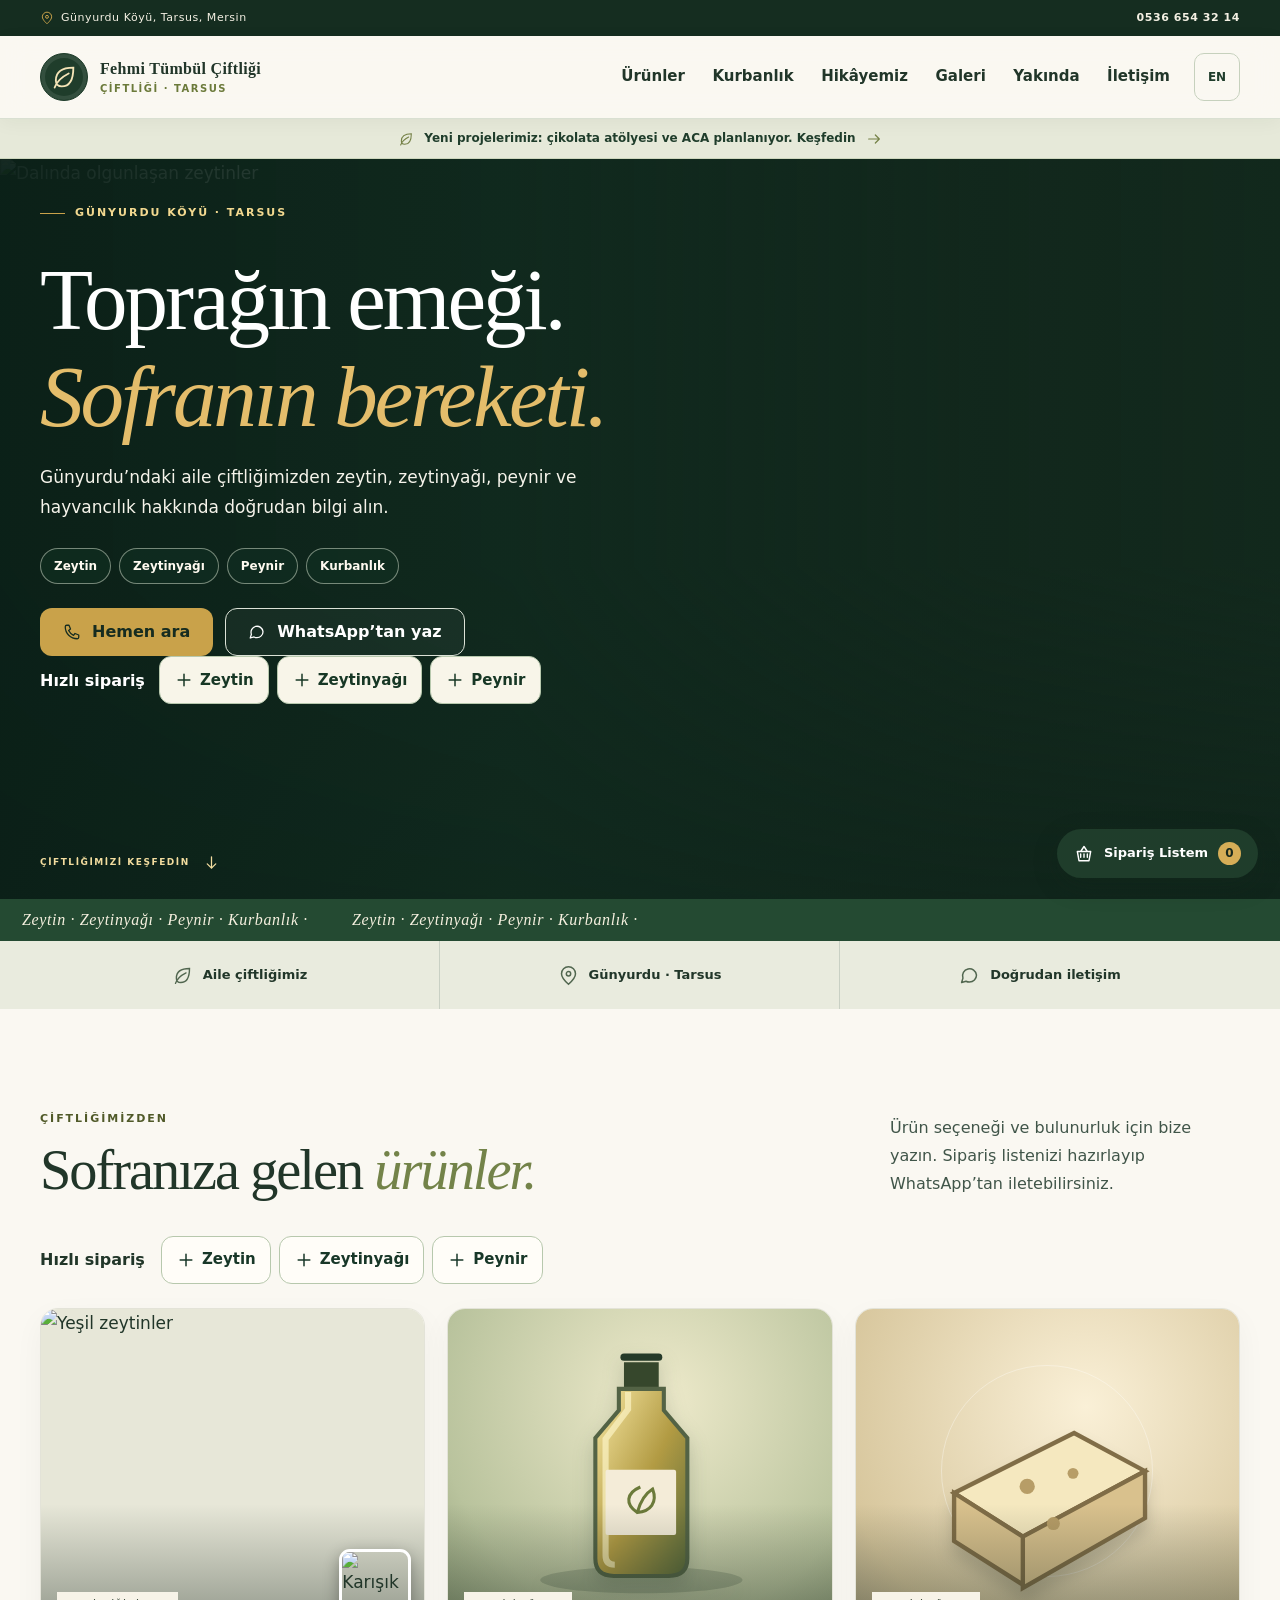
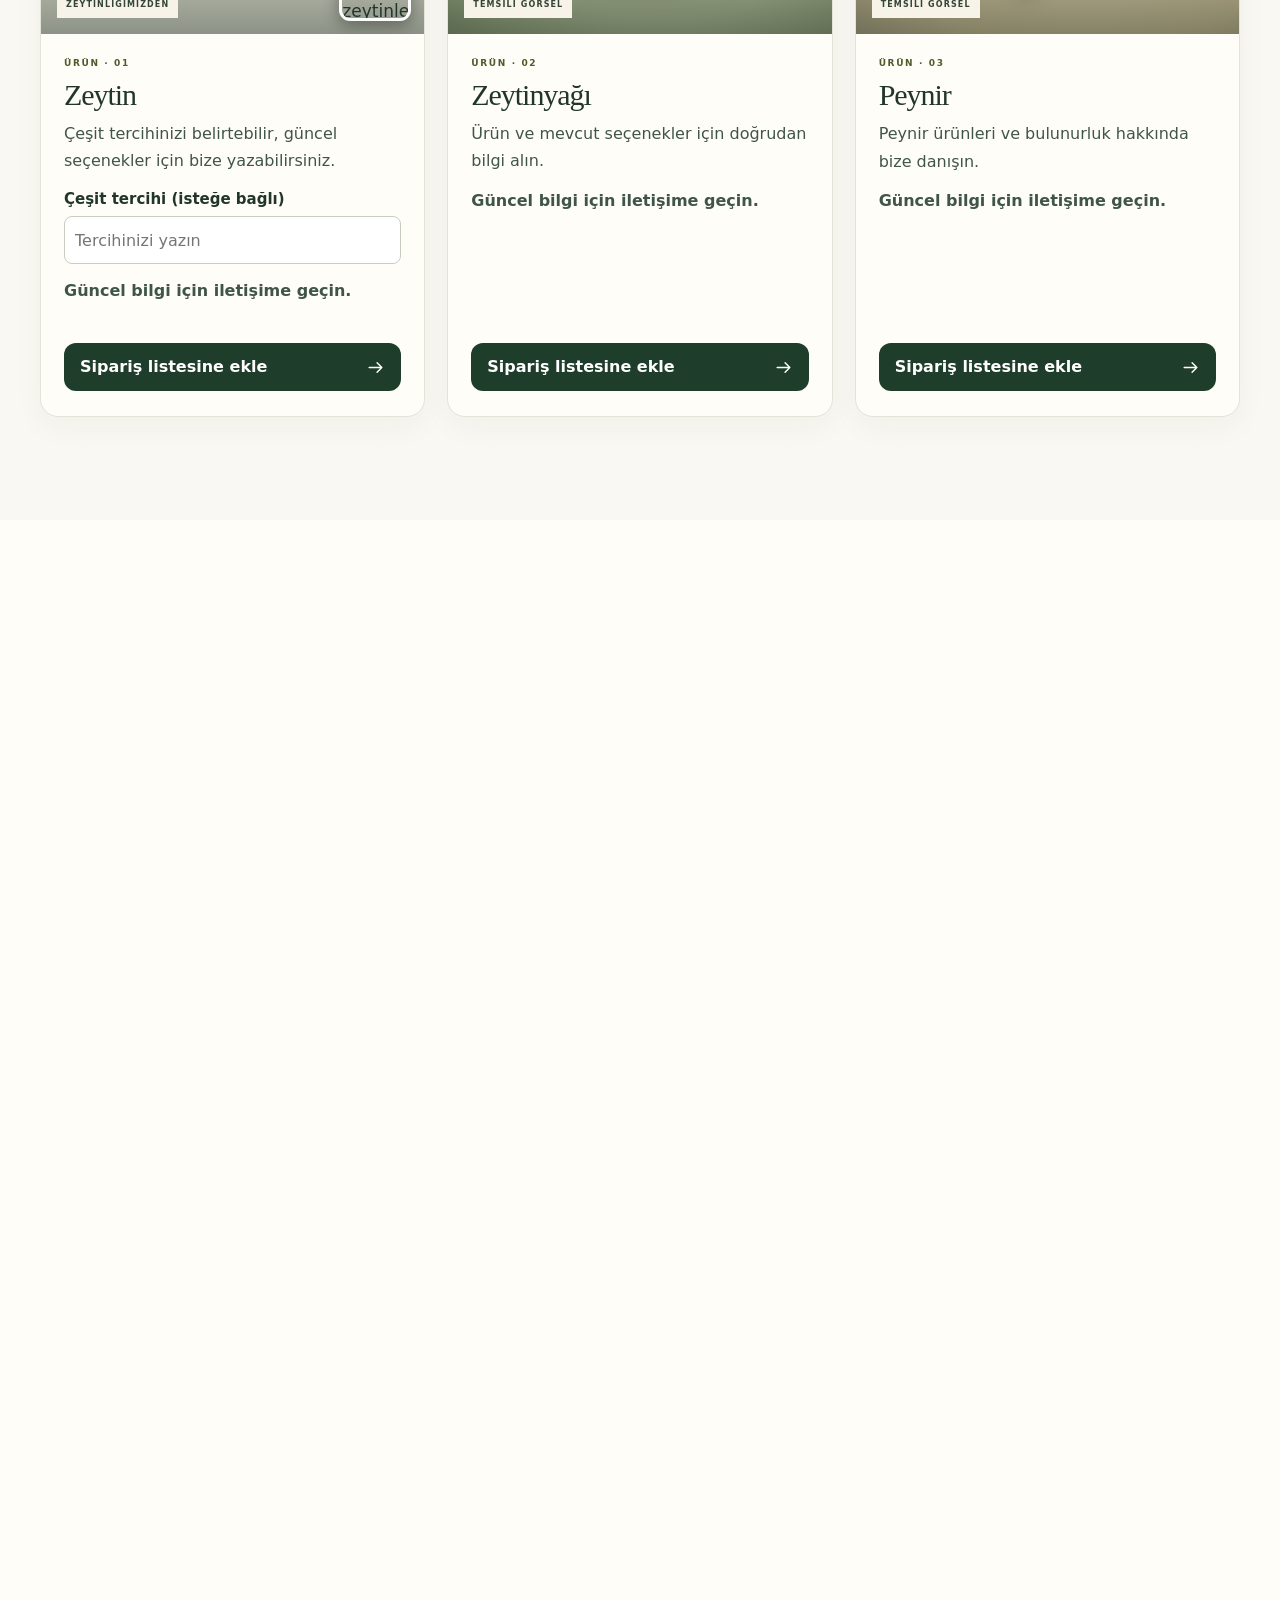
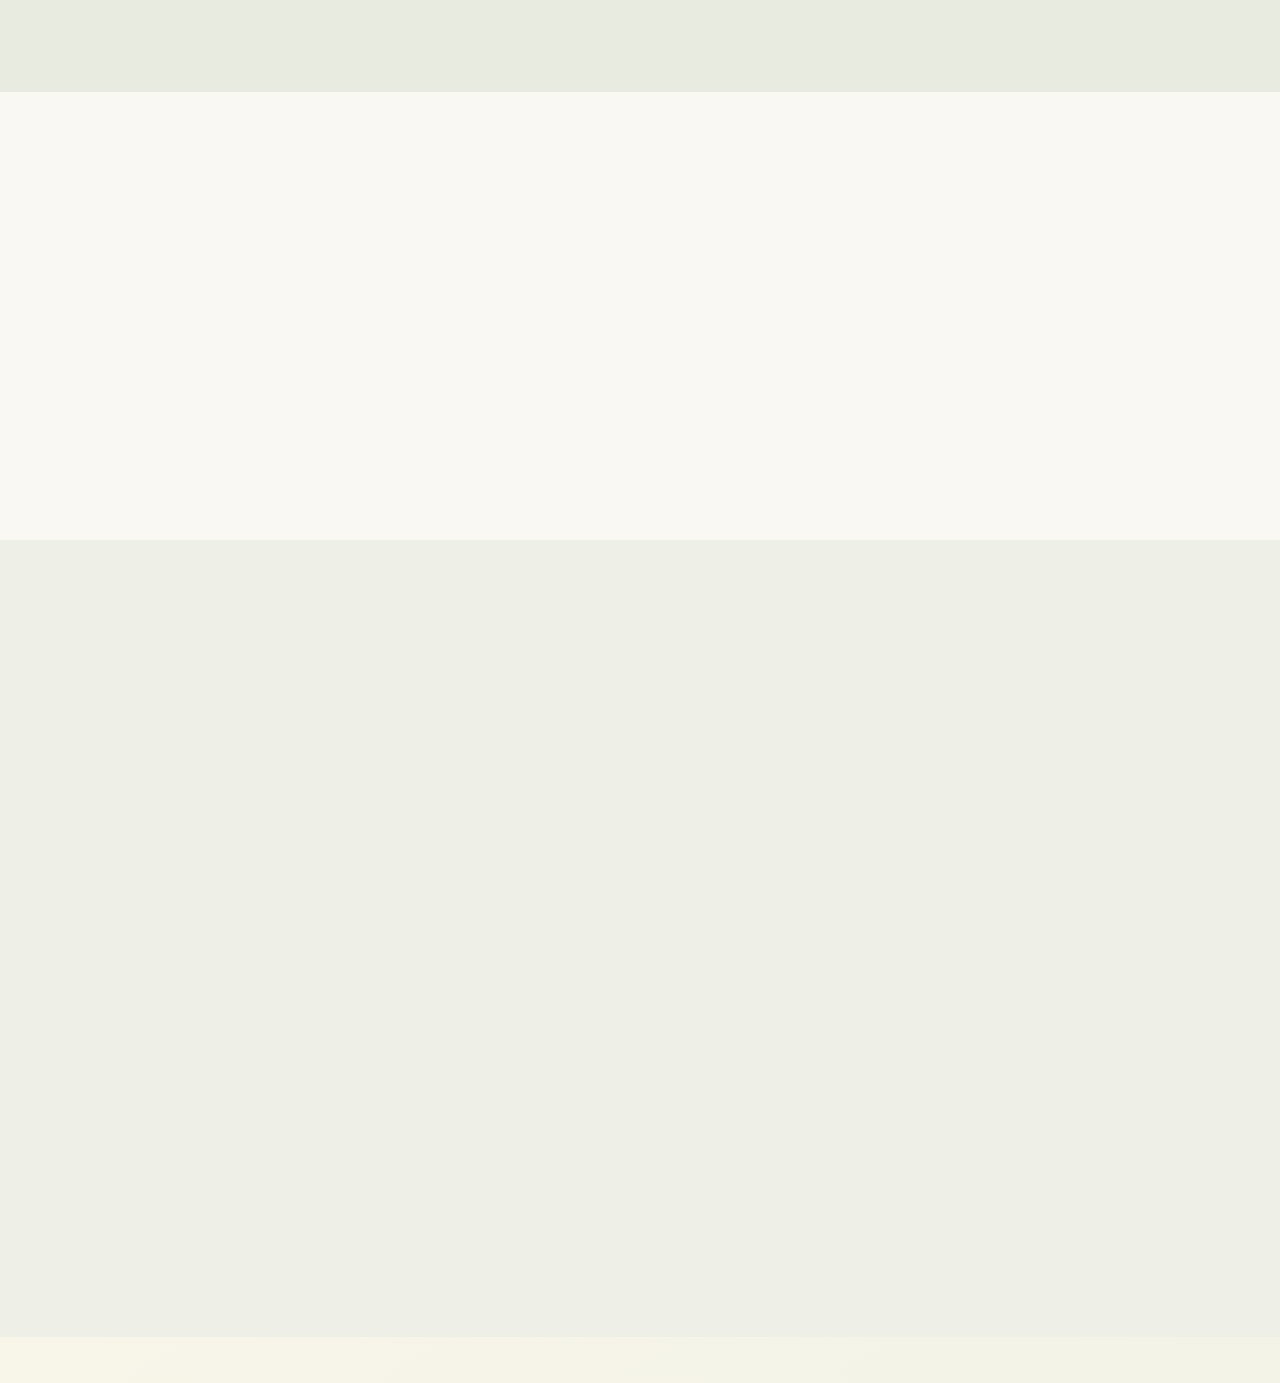
==== commit 2f3fdc3e: "feat: publish coming soon section" ====
--- a/index.html
+++ b/index.html
@@ -3,10 +3,10 @@
 <head>
 <meta charset="utf-8"><meta name="viewport" content="width=device-width,initial-scale=1,viewport-fit=cover"><meta name="theme-color" content="#1f3d2b"><meta name="description" content="Fehmi Tümbül Çiftliği, Günyurdu Köyü, Tarsus, Mersin. Zeytin, zeytinyağı, peynir ve kurbanlık hakkında doğrudan bilgi alın.">
 <meta property="og:type" content="website"><meta property="og:locale" content="tr_TR"><meta property="og:title" content="Fehmi Tümbül Çiftliği | Toprağın emeği, sofranın bereketi"><meta property="og:description" content="Günyurdu Köyü, Tarsus'taki aile çiftliğimizden bilgi alın."><meta property="og:url" content="https://murtazatumbul24-spec.github.io/fehmi-tumbul-ciftligi/"><meta property="og:image" content="https://customer-assets-v7afamib.emergentagent.net/wingman/11ca4e3b-ba49-4a88-9d04-02a1afc74f6c/attachments/9804b4cd0abc4eb2ad0aa899f8efaa9f_6c48bf24-2f9c-45c4-90ae-83da455396b3.jpeg"><meta name="twitter:card" content="summary_large_image"><meta name="twitter:title" content="Fehmi Tümbül Çiftliği"><meta name="twitter:description" content="Günyurdu Köyü, Tarsus'taki aile çiftliğimizden bilgi alın."><meta name="twitter:image" content="https://customer-assets-v7afamib.emergentagent.net/wingman/11ca4e3b-ba49-4a88-9d04-02a1afc74f6c/attachments/9804b4cd0abc4eb2ad0aa899f8efaa9f_6c48bf24-2f9c-45c4-90ae-83da455396b3.jpeg">
-<link rel="canonical" href="https://murtazatumbul24-spec.github.io/fehmi-tumbul-ciftligi/"><link rel="preconnect" href="https://customer-assets-v7afamib.emergentagent.net"><link rel="icon" href="icon.svg" type="image/svg+xml"><link rel="manifest" href="manifest.webmanifest"><link rel="stylesheet" href="base.css"><link rel="stylesheet" href="sections.css"><link rel="stylesheet" href="responsive.css"><link rel="stylesheet" href="design.css"><link rel="stylesheet" href="usability.css">
+<link rel="canonical" href="https://murtazatumbul24-spec.github.io/fehmi-tumbul-ciftligi/"><link rel="preconnect" href="https://customer-assets-v7afamib.emergentagent.net"><link rel="icon" href="icon.svg" type="image/svg+xml"><link rel="manifest" href="manifest.webmanifest"><link rel="stylesheet" href="base.css"><link rel="stylesheet" href="sections.css"><link rel="stylesheet" href="responsive.css"><link rel="stylesheet" href="design.css"><link rel="stylesheet" href="usability.css"><link rel="stylesheet" href="soon.css">
 <title>Fehmi Tümbül Çiftliği | Toprağın emeği, sofranın bereketi</title>
 <script type="application/ld+json" id="site-schema">{"@context":"https://schema.org","@graph":[{"@type":"Farm","@id":"https://murtazatumbul24-spec.github.io/fehmi-tumbul-ciftligi/#farm","name":"Fehmi Tümbül Çiftliği","url":"https://murtazatumbul24-spec.github.io/fehmi-tumbul-ciftligi/","telephone":["+905366543214","+905061017482"],"address":{"@type":"PostalAddress","streetAddress":"Günyurdu Köyü","addressLocality":"Tarsus","addressRegion":"Mersin","addressCountry":"TR"}},{"@type":"FAQPage","mainEntity":[{"@type":"Question","name":"Kurbanlık hakkında nasıl bilgi alabilirim?","acceptedAnswer":{"@type":"Answer","text":"Küçükbaş ve büyükbaş kurbanlıklar için güncel bilgi almak üzere çiftlikle iletişime geçin."}},{"@type":"Question","name":"Teslimat hakkında nasıl bilgi alırım?","acceptedAnswer":{"@type":"Answer","text":"Ürün ve konum bilgisiyle iletişime geçerek teslimat imkânını görüşebilirsiniz."}},{"@type":"Question","name":"Çiftliği ziyaret edebilir miyim?","acceptedAnswer":{"@type":"Answer","text":"Ziyaret öncesinde çiftlikle iletişime geçip uygun zamanı görüşün."}},{"@type":"Question","name":"Ödeme hakkında nasıl bilgi alabilirim?","acceptedAnswer":{"@type":"Answer","text":"Ödeme seçeneklerini sipariş öncesinde doğrudan çiftlikle görüşün."}}]},{"@type":"BreadcrumbList","itemListElement":[{"@type":"ListItem","position":1,"name":"Ana sayfa","item":"https://murtazatumbul24-spec.github.io/fehmi-tumbul-ciftligi/"}]}]}</script>
-<script src="translations-1.js" defer></script><script src="translations-2.js" defer></script><script src="translations-3.js" defer></script><script src="i18n.js" defer></script><script src="content.js" defer></script><script src="app.js" defer></script><script src="shop.js" defer></script>
+<script src="translations-1.js" defer></script><script src="translations-2.js" defer></script><script src="translations-3.js" defer></script><script src="translations-4.js" defer></script><script src="i18n.js" defer></script><script src="content.js" defer></script><script src="app.js" defer></script><script src="shop.js" defer></script>
 </head>
 <body>
 <!-- SITE_CONFIG
@@ -15,9 +15,10 @@
 <svg class="icons" xmlns="http://www.w3.org/2000/svg" aria-hidden="true"><symbol id="leaf" viewBox="0 0 24 24"><path d="M20 4C10 4 5 8 5 15c0 3 2 5 5 5 7 0 10-6 10-16ZM4 21c2-6 6-9 12-12" fill="none" stroke="currentColor" stroke-width="1.6" stroke-linecap="round"/></symbol><symbol id="phone" viewBox="0 0 24 24"><path d="M5 3h3l2 5-2.5 2a15 15 0 0 0 6.5 6.5l2-2.5 5 2v3a2 2 0 0 1-2 2C10 21 3 14 3 5a2 2 0 0 1 2-2Z" fill="none" stroke="currentColor" stroke-width="1.7" stroke-linejoin="round"/></symbol><symbol id="chat" viewBox="0 0 24 24"><path d="M20 11.5a8 8 0 0 1-8 8 8.5 8.5 0 0 1-4-.9L3 20l1.5-5A8 8 0 1 1 20 11.5Z" fill="none" stroke="currentColor" stroke-width="1.7" stroke-linejoin="round"/></symbol><symbol id="pin" viewBox="0 0 24 24"><path d="M20 10c0 5-8 12-8 12S4 15 4 10a8 8 0 1 1 16 0Z" fill="none" stroke="currentColor" stroke-width="1.7"/><circle cx="12" cy="10" r="2.5" fill="none" stroke="currentColor" stroke-width="1.7"/></symbol><symbol id="arrow" viewBox="0 0 24 24"><path d="M4 12h16m-6-6 6 6-6 6" fill="none" stroke="currentColor" stroke-width="1.8" stroke-linecap="round" stroke-linejoin="round"/></symbol><symbol id="basket" viewBox="0 0 24 24"><path d="m4 9 2 11h12l2-11H4Zm4 0 4-6 4 6m-8 3v4m4-4v4m4-4v4" fill="none" stroke="currentColor" stroke-width="1.7" stroke-linecap="round" stroke-linejoin="round"/></symbol><symbol id="plus" viewBox="0 0 24 24"><path d="M12 5v14M5 12h14" fill="none" stroke="currentColor" stroke-width="1.8" stroke-linecap="round"/></symbol><symbol id="minus" viewBox="0 0 24 24"><path d="M5 12h14" fill="none" stroke="currentColor" stroke-width="1.8" stroke-linecap="round"/></symbol><symbol id="map" viewBox="0 0 24 24"><path d="m3 6 6-3 6 3 6-3v15l-6 3-6-3-6 3V6Zm6-3v15m6-12v15" fill="none" stroke="currentColor" stroke-width="1.6" stroke-linejoin="round"/></symbol><symbol id="close" viewBox="0 0 24 24"><path d="m6 6 12 12M18 6 6 18" fill="none" stroke="currentColor" stroke-width="1.8" stroke-linecap="round"/></symbol><symbol id="check" viewBox="0 0 24 24"><path d="m5 12 4 4L19 6" fill="none" stroke="currentColor" stroke-width="1.8" stroke-linecap="round" stroke-linejoin="round"/></symbol></svg>
 <a class="skip" href="#main" data-i18n="skip">İçeriğe geç</a><div class="progress" aria-hidden="true"><span id="progress-fill"></span></div>
 <div class="topline" role="region" aria-label="Çiftlik konum ve iletişim" data-i18n-aria-label="quickBusiness"><div class="wrap topline-inner"><span><svg class="icon"><use href="#pin"/></svg><span data-address>Günyurdu Köyü, Tarsus, Mersin</span></span><a data-phone="0" href="tel:+905366543214">0536 654 32 14</a></div></div>
-<header class="header"><div class="wrap header-inner"><a class="brand" href="#home" aria-label="Fehmi Tümbül Çiftliği" data-i18n-aria-label="brandLabel"><span class="brand-mark"><svg class="icon"><use href="#leaf"/></svg></span><span><strong data-business-name>FEHMİ TÜMBÜL</strong><small data-i18n="brandCaption">ÇİFTLİĞİ · TARSUS</small></span></a><nav class="nav" id="site-nav" aria-label="Ana menü" data-i18n-aria-label="navLabel"><a href="#products" data-i18n="navProducts">Ürünler</a><a href="#sacrifice" data-i18n="navLivestock">Kurbanlık</a><a href="#story" data-i18n="navStory">Hikâyemiz</a><a href="#gallery" data-i18n="navGallery">Galeri</a><a href="#contact" data-i18n="navContact">İletişim</a></nav><button class="lang-toggle" id="language-toggle" type="button" aria-label="Switch to English">EN</button><button class="menu-toggle" type="button" aria-expanded="false" aria-controls="site-nav" aria-label="Menüyü aç" data-i18n-aria-label="menuOpen"><span></span><span></span><span></span></button></div></header>
+<header class="header"><div class="wrap header-inner"><a class="brand" href="#home" aria-label="Fehmi Tümbül Çiftliği" data-i18n-aria-label="brandLabel"><span class="brand-mark"><svg class="icon"><use href="#leaf"/></svg></span><span><strong data-business-name>FEHMİ TÜMBÜL</strong><small data-i18n="brandCaption">ÇİFTLİĞİ · TARSUS</small></span></a><nav class="nav" id="site-nav" aria-label="Ana menü" data-i18n-aria-label="navLabel"><a href="#products" data-i18n="navProducts">Ürünler</a><a href="#sacrifice" data-i18n="navLivestock">Kurbanlık</a><a href="#story" data-i18n="navStory">Hikâyemiz</a><a href="#gallery" data-i18n="navGallery">Galeri</a><a href="#soon" data-i18n="navSoon">Yakında</a><a href="#contact" data-i18n="navContact">İletişim</a></nav><button class="lang-toggle" id="language-toggle" type="button" aria-label="Switch to English">EN</button><button class="menu-toggle" type="button" aria-expanded="false" aria-controls="site-nav" aria-label="Menüyü aç" data-i18n-aria-label="menuOpen"><span></span><span></span><span></span></button></div></header>
+<div class="soon-announcement"><a href="#soon"><svg class="icon" aria-hidden="true"><use href="#leaf"/></svg><span data-i18n="soonAnnouncement">Yeni projelerimiz: çikolata atölyesi ve ACA planlanıyor. Keşfedin</span><svg class="icon" aria-hidden="true"><use href="#arrow"/></svg></a></div>
 <main id="main"></main>
-<footer class="footer"><div class="wrap footer-grid"><div><a class="brand footer-brand" href="#home"><span class="brand-mark"><svg class="icon"><use href="#leaf"/></svg></span><span><strong data-business-name>FEHMİ TÜMBÜL</strong><small data-i18n="brandCaption">ÇİFTLİĞİ · TARSUS</small></span></a><p data-i18n="footerIntro">Günyurdu Köyü’ndeki aile çiftliğimizden doğrudan iletişim.</p></div><div><h2 data-i18n="footerExplore">KEŞFEDİN</h2><a href="#products" data-i18n="navProducts">Ürünler</a><a href="#sacrifice" data-i18n="navLivestock">Kurbanlık</a><a href="#gallery" data-i18n="navGallery">Galeri</a><a href="#faq" data-i18n="faqEyebrow">Merak edilenler</a></div><div><h2 data-i18n="footerContact">İLETİŞİM</h2><span data-address>Günyurdu Köyü, Tarsus, Mersin</span><a data-phone="0" href="tel:+905366543214">0536 654 32 14</a><a data-phone="1" href="tel:+905061017482">0506 101 74 82</a><a data-whatsapp data-message="Merhaba, çiftliğiniz hakkında bilgi almak istiyorum." href="https://wa.me/905366543214" data-i18n="writeWhatsapp">WhatsApp’tan yaz</a></div></div><div class="wrap footer-bottom"><span data-business-name>Fehmi Tümbül Çiftliği</span><span data-i18n="footerPlace">Günyurdu Köyü · Tarsus · Mersin</span><a href="#home" data-i18n="backTop">Başa dön ↑</a></div></footer>
+<footer class="footer"><div class="wrap footer-grid"><div><a class="brand footer-brand" href="#home"><span class="brand-mark"><svg class="icon"><use href="#leaf"/></svg></span><span><strong data-business-name>FEHMİ TÜMBÜL</strong><small data-i18n="brandCaption">ÇİFTLİĞİ · TARSUS</small></span></a><p data-i18n="footerIntro">Günyurdu Köyü’ndeki aile çiftliğimizden doğrudan iletişim.</p></div><div><h2 data-i18n="footerExplore">KEŞFEDİN</h2><a href="#products" data-i18n="navProducts">Ürünler</a><a href="#sacrifice" data-i18n="navLivestock">Kurbanlık</a><a href="#gallery" data-i18n="navGallery">Galeri</a><a href="#faq" data-i18n="faqEyebrow">Merak edilenler</a><a href="#soon" data-i18n="navSoon">Yakında</a></div><div><h2 data-i18n="footerContact">İLETİŞİM</h2><span data-address>Günyurdu Köyü, Tarsus, Mersin</span><a data-phone="0" href="tel:+905366543214">0536 654 32 14</a><a data-phone="1" href="tel:+905061017482">0506 101 74 82</a><a data-whatsapp data-message="Merhaba, çiftliğiniz hakkında bilgi almak istiyorum." href="https://wa.me/905366543214" data-i18n="writeWhatsapp">WhatsApp’tan yaz</a></div></div><div class="wrap footer-bottom"><span data-business-name>Fehmi Tümbül Çiftliği</span><span data-i18n="footerPlace">Günyurdu Köyü · Tarsus · Mersin</span><a href="#home" data-i18n="backTop">Başa dön ↑</a></div></footer>
 <button class="floating-basket" type="button" data-open-basket aria-label="Sipariş listesini aç" data-i18n-aria-label="openBasket"><svg class="icon"><use href="#basket"/></svg><span data-i18n="basket">Sipariş Listem</span><b class="basket-count" data-basket-count>0</b></button>
 <nav class="mobile-bar" aria-label="Hızlı iletişim" data-i18n-aria-label="quickLinks"><a data-primary-tel href="tel:+905366543214"><svg class="icon"><use href="#phone"/></svg><span data-i18n="callShort">Ara</span></a><a data-whatsapp data-message="Merhaba, çiftliğiniz hakkında bilgi almak istiyorum." href="https://wa.me/905366543214"><svg class="icon"><use href="#chat"/></svg><span data-i18n="whatsappShort">WhatsApp</span></a><button type="button" data-open-basket><svg class="icon"><use href="#basket"/></svg><span data-i18n="basketShort">Sipariş Listem</span><b class="basket-count" data-basket-count>0</b></button></nav>
 <button class="back-top" type="button" id="back-top" aria-label="Başa dön" data-i18n-aria-label="backTopLabel">↑</button><aside class="install-hint" id="install-hint" hidden><span data-i18n="installHint">Ana ekrana ekleyerek kolayca açın.</span><button id="install-button" type="button" data-i18n="installButton">Ana ekrana ekle</button><button id="install-dismiss" class="install-dismiss" type="button" aria-label="Kapat" data-i18n-aria-label="close"><svg class="icon"><use href="#close"/></svg></button></aside>
--- a/soon.css
+++ b/soon.css
@@ -0,0 +1,12 @@
+.soon-announcement{background:#e6e9d9;border-bottom:1px solid #cdd6bd;color:var(--olive);text-align:center}
+.soon-announcement a{display:flex;justify-content:center;align-items:center;gap:10px;min-height:39px;padding:8px 18px;font-size:12px;font-weight:750;line-height:1.45}
+.soon-announcement a:hover{text-decoration:underline;text-underline-offset:3px}.soon-announcement .icon{width:16px;height:16px;color:#748046}
+.soon{background:linear-gradient(150deg,#f8f5e9,#eef0e5)}.soon-grid{display:grid;grid-template-columns:repeat(2,minmax(0,1fr));gap:20px}
+.soon-card{min-width:0;display:flex;flex-direction:column;align-items:flex-start;padding:32px;border:1px solid #d9dfd0;border-radius:18px;background:#fffdf8;box-shadow:0 12px 32px #2233290d}
+.soon-card-top{width:100%;display:flex;align-items:flex-start;justify-content:space-between;gap:12px;margin-bottom:22px}
+.soon-symbol{width:66px;height:66px;display:grid;place-items:center;border-radius:16px;background:#e9eddf;color:var(--olive)}.soon-symbol svg{width:44px;height:44px}
+.soon-badge{padding:6px 11px;border:1px solid #c9a24a;border-radius:30px;color:#60501f;background:#f7eecf;font-size:10px;font-weight:800;letter-spacing:.13em}
+.soon-card h3{font:400 clamp(24px,2.7vw,32px)/1.2 var(--serif);margin:0 0 13px}.soon-card p{font-size:14px;line-height:1.8;color:var(--muted);margin:0 0 13px}
+.soon-card .soon-note{font-size:12px;color:#526147}.soon-action{margin-top:auto;min-height:46px}.soon-stores{max-width:620px;margin:29px auto 0;text-align:center;color:var(--muted);font-size:12px;line-height:1.7}
+@media(max-width:620px){.soon-grid{grid-template-columns:1fr;gap:15px}.soon-card{padding:24px}.soon-announcement a{font-size:11px}.soon-card h3{font-size:27px}}
+@media(prefers-reduced-motion:reduce){.soon-action:hover{transform:none}}
